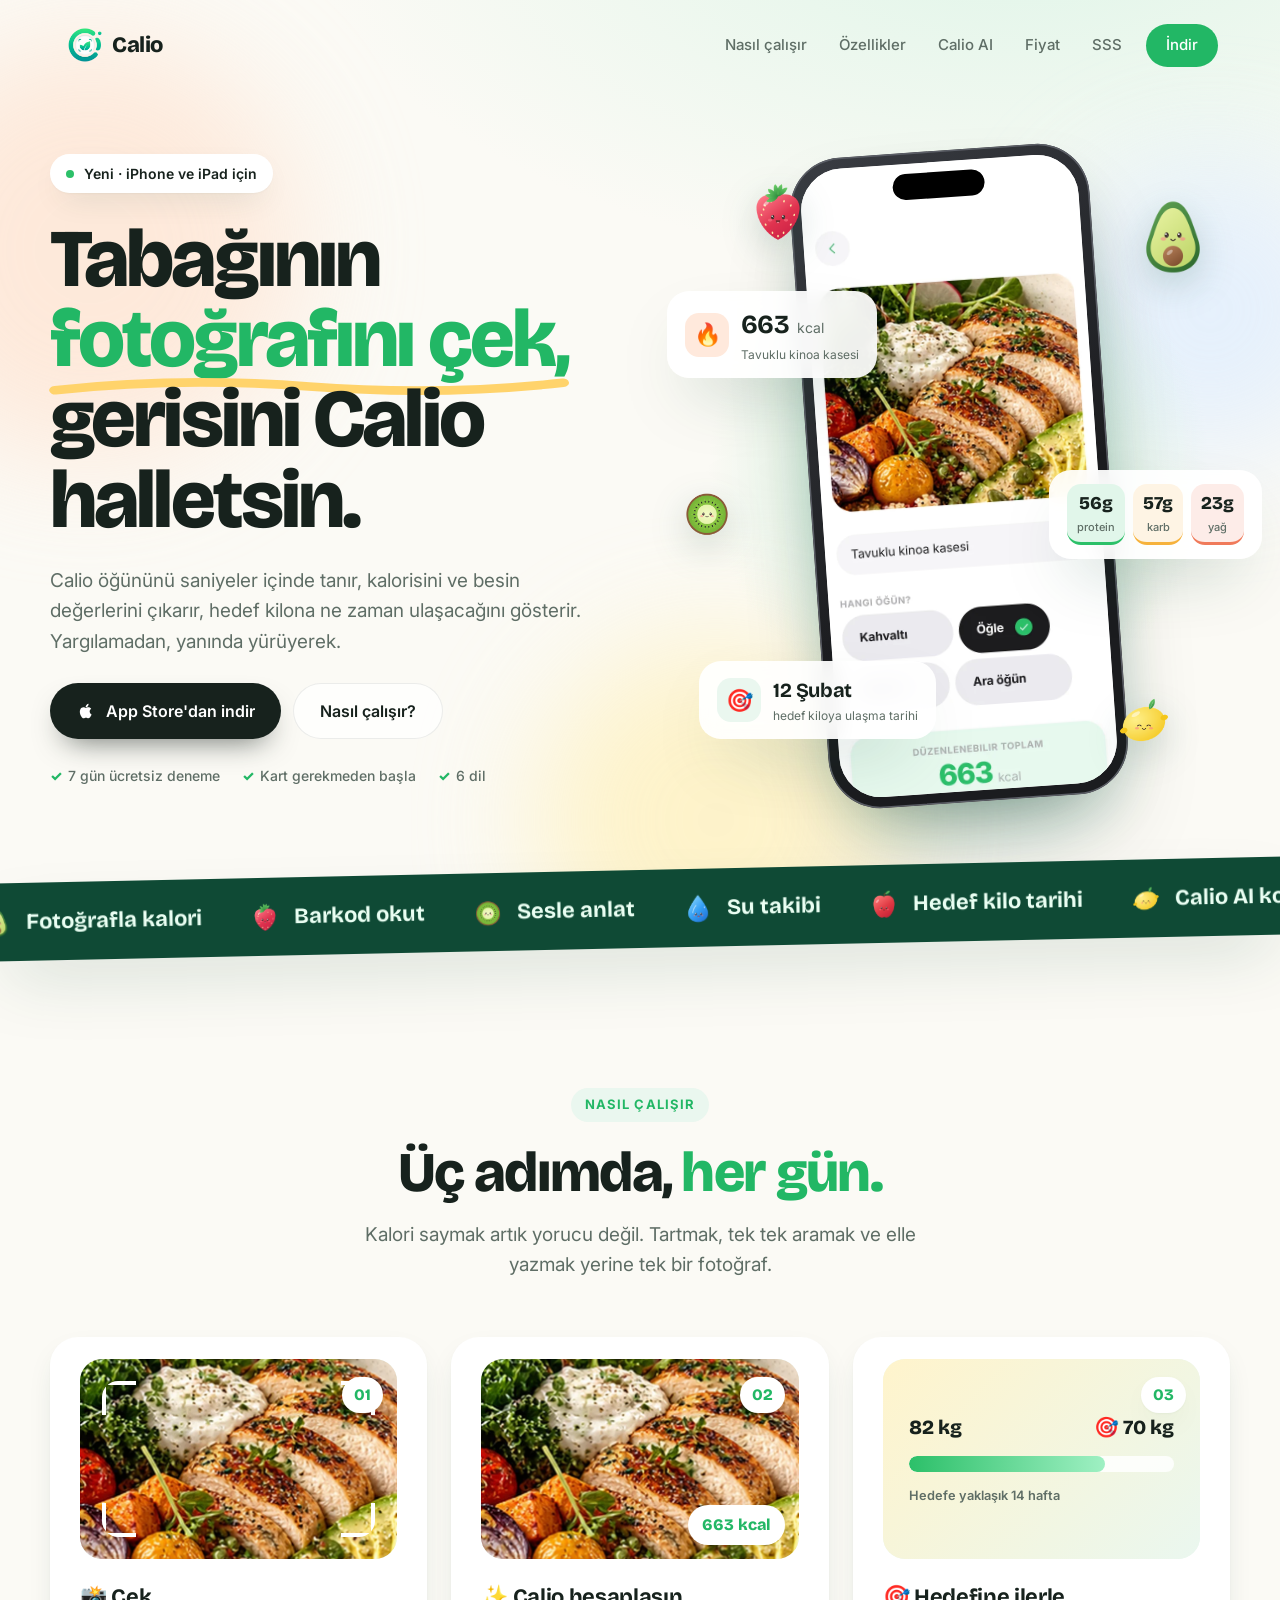
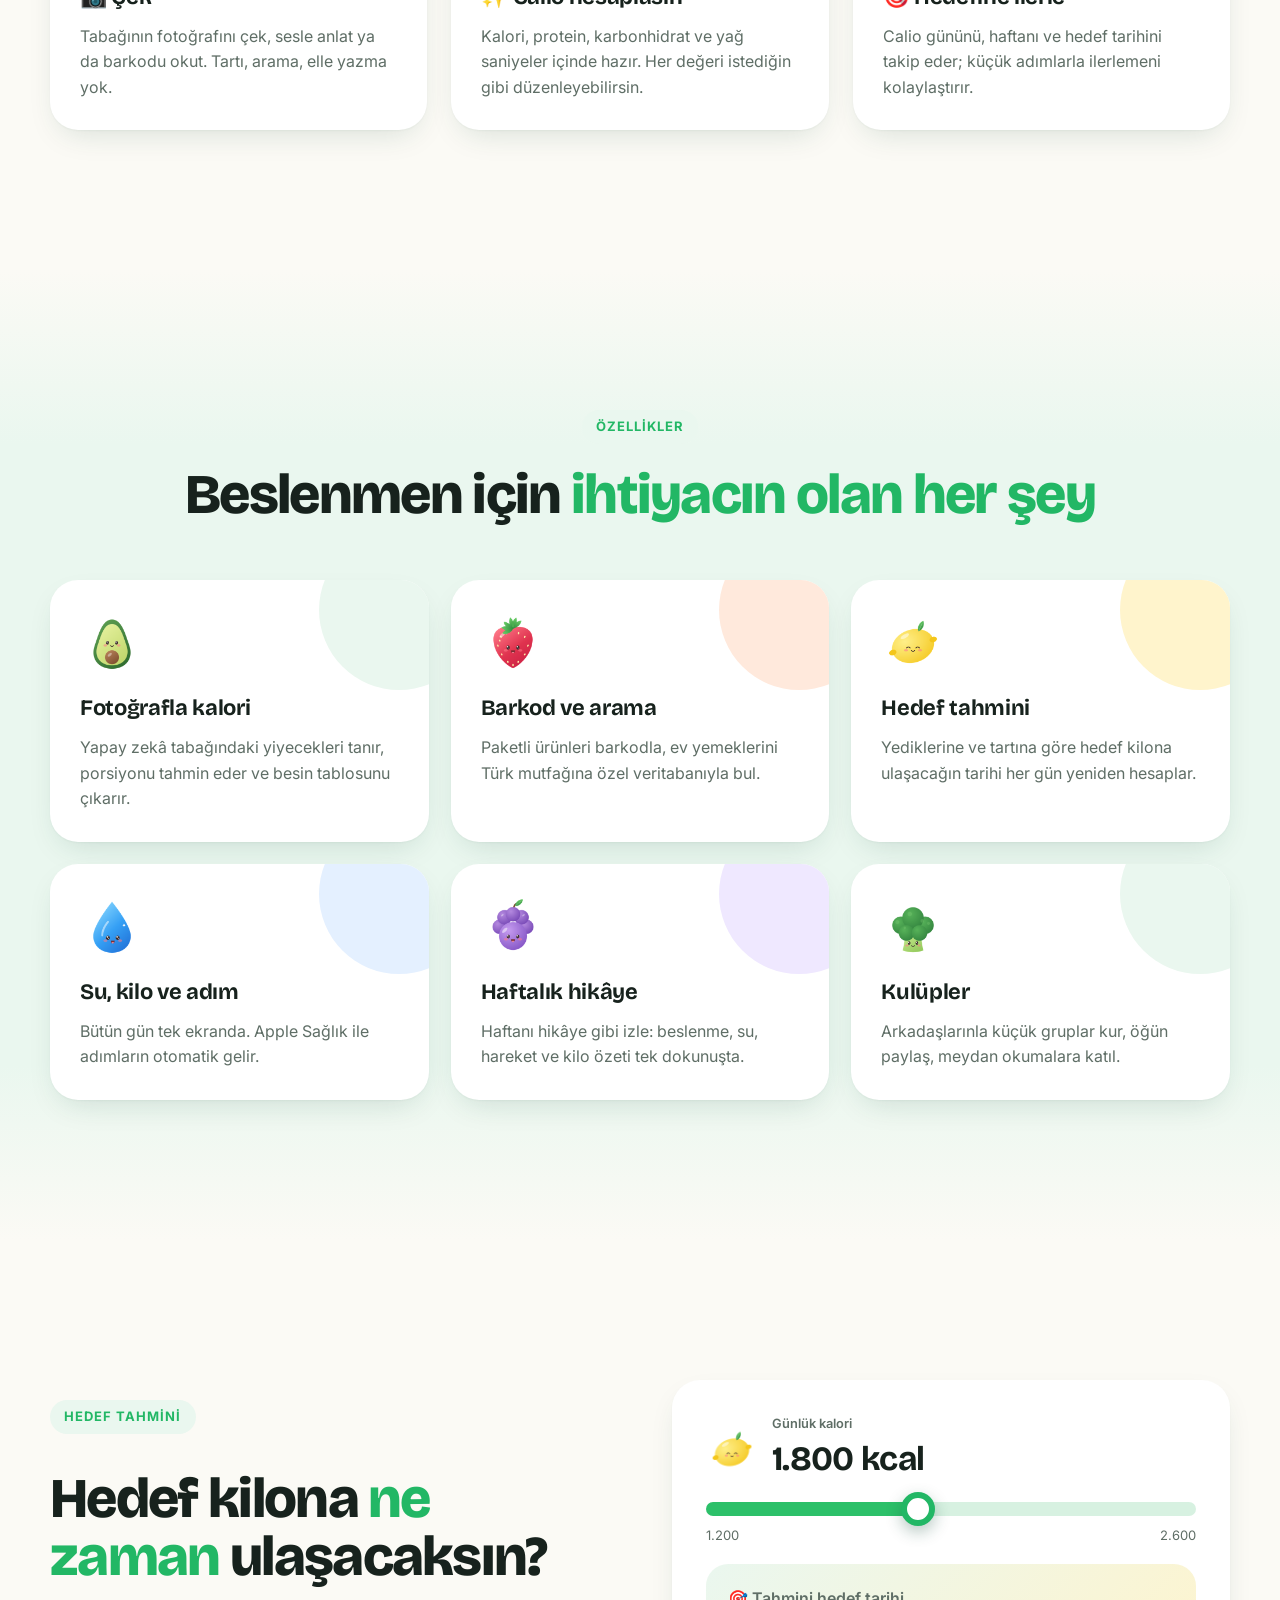
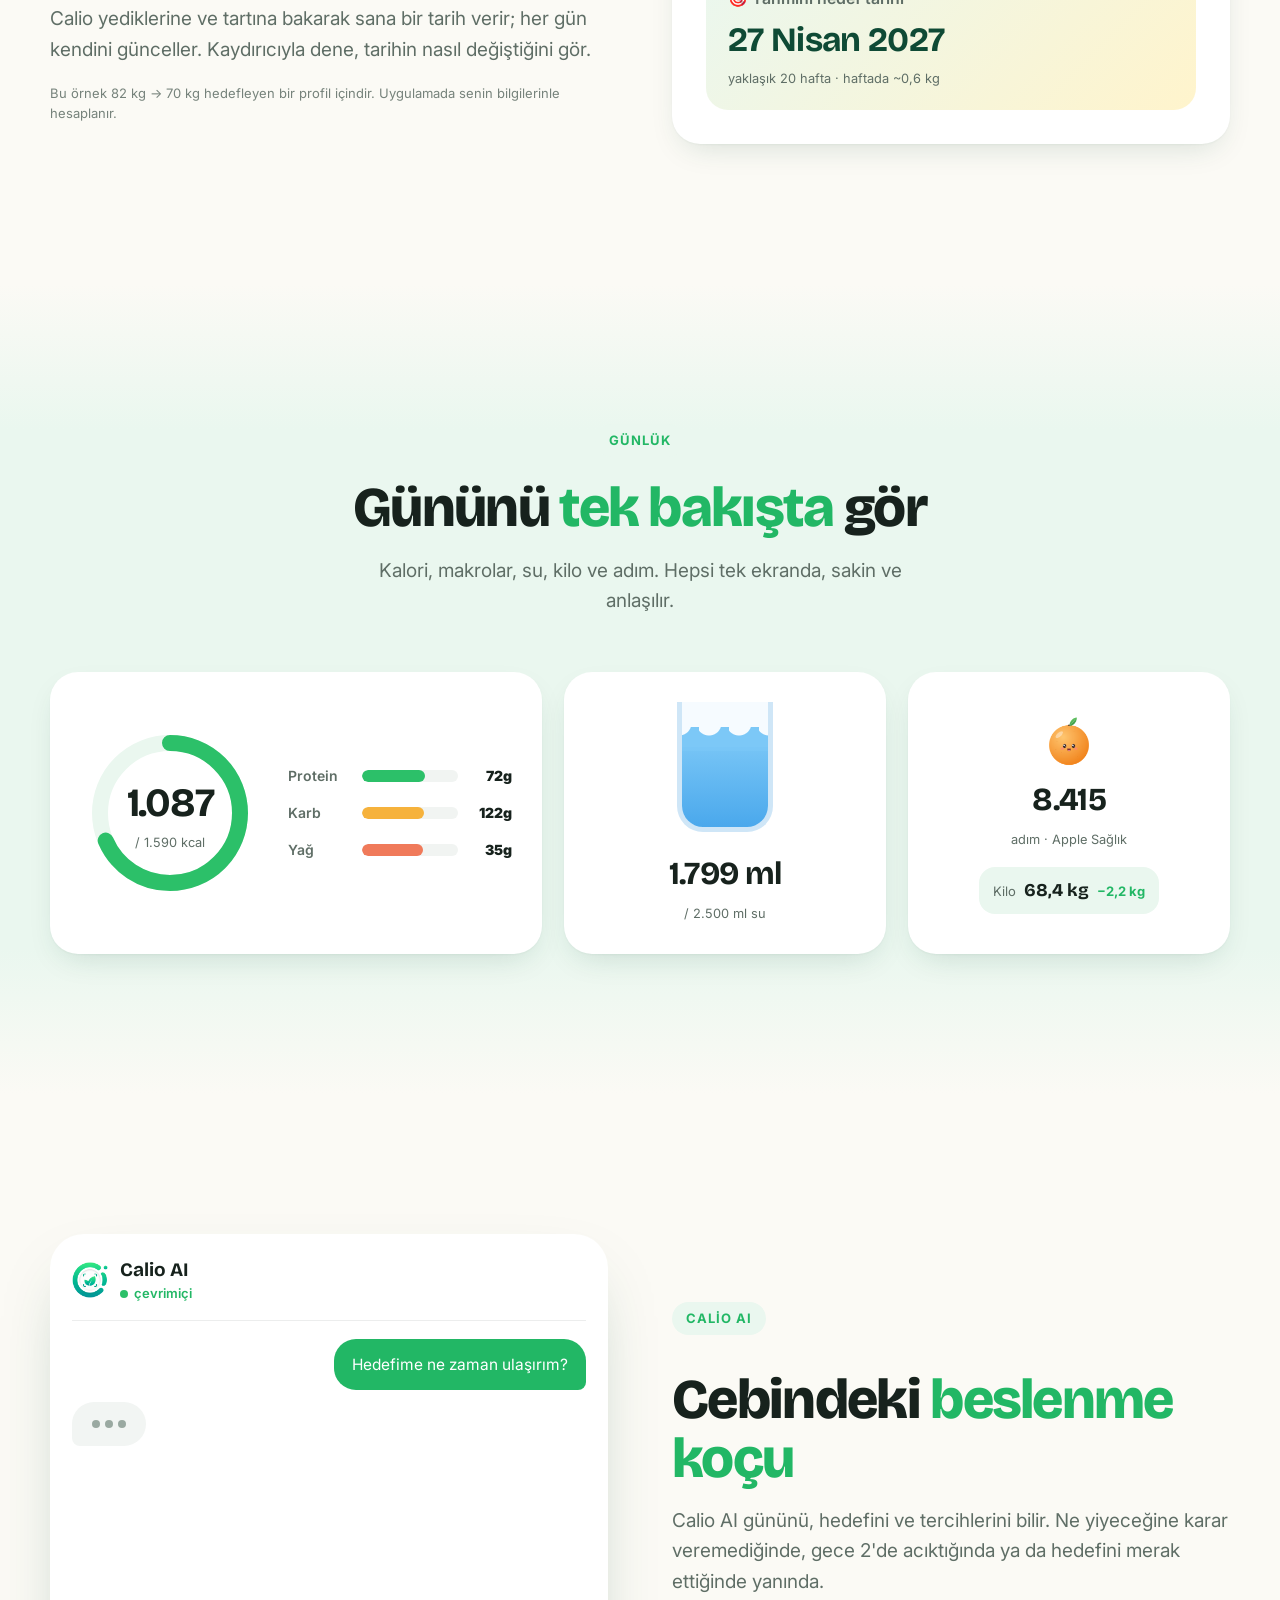
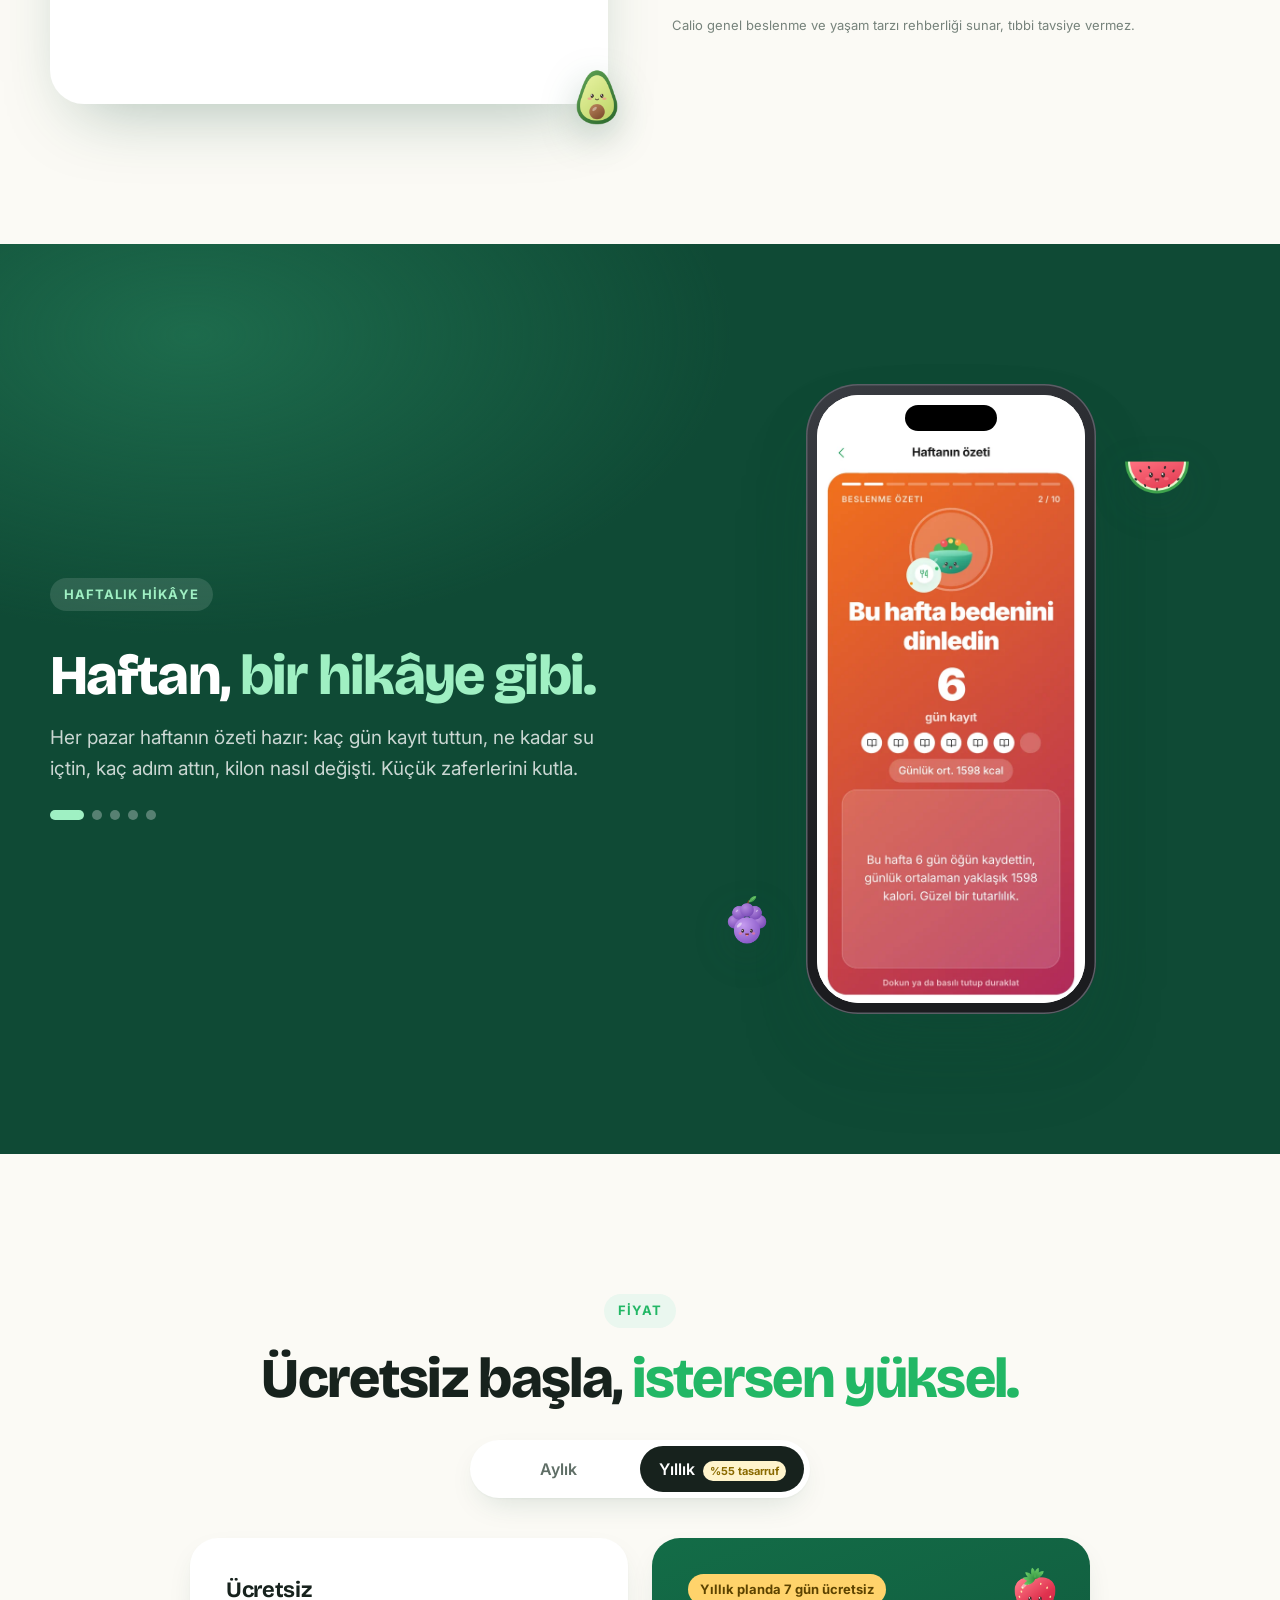
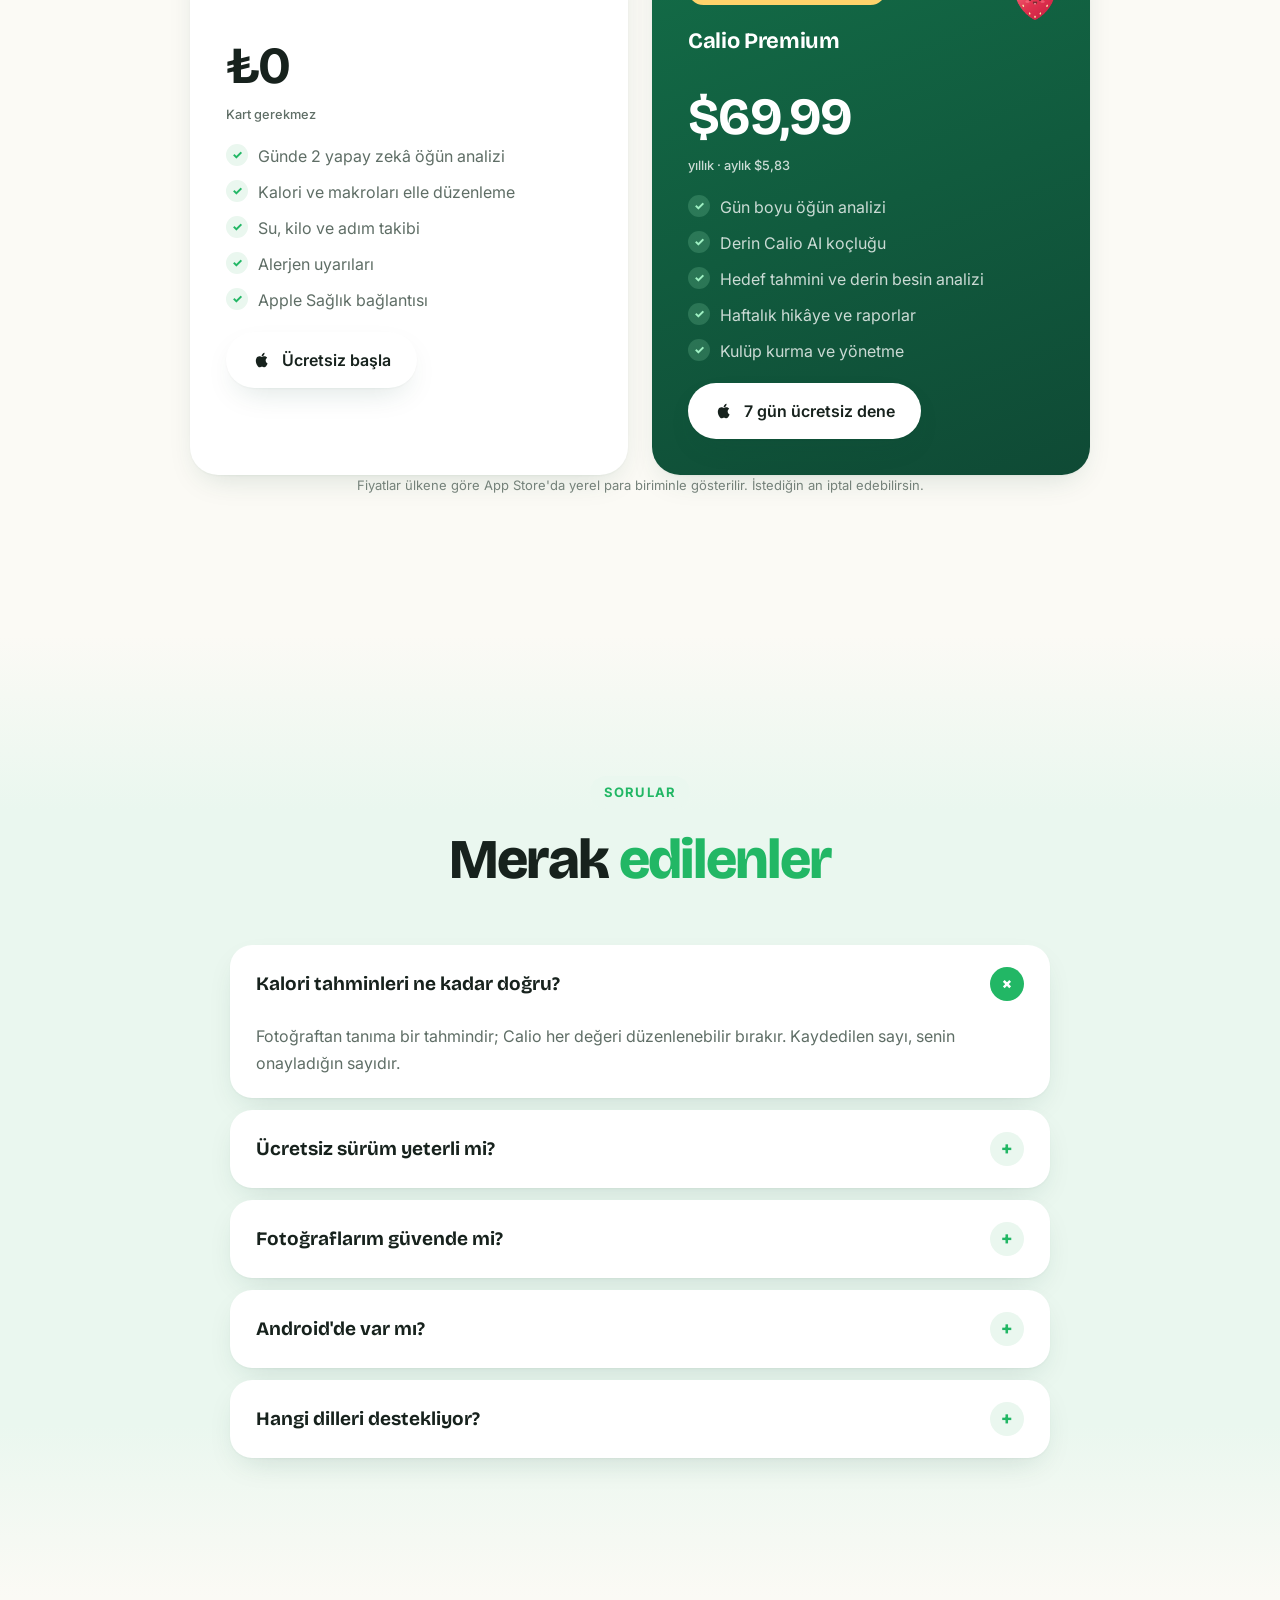
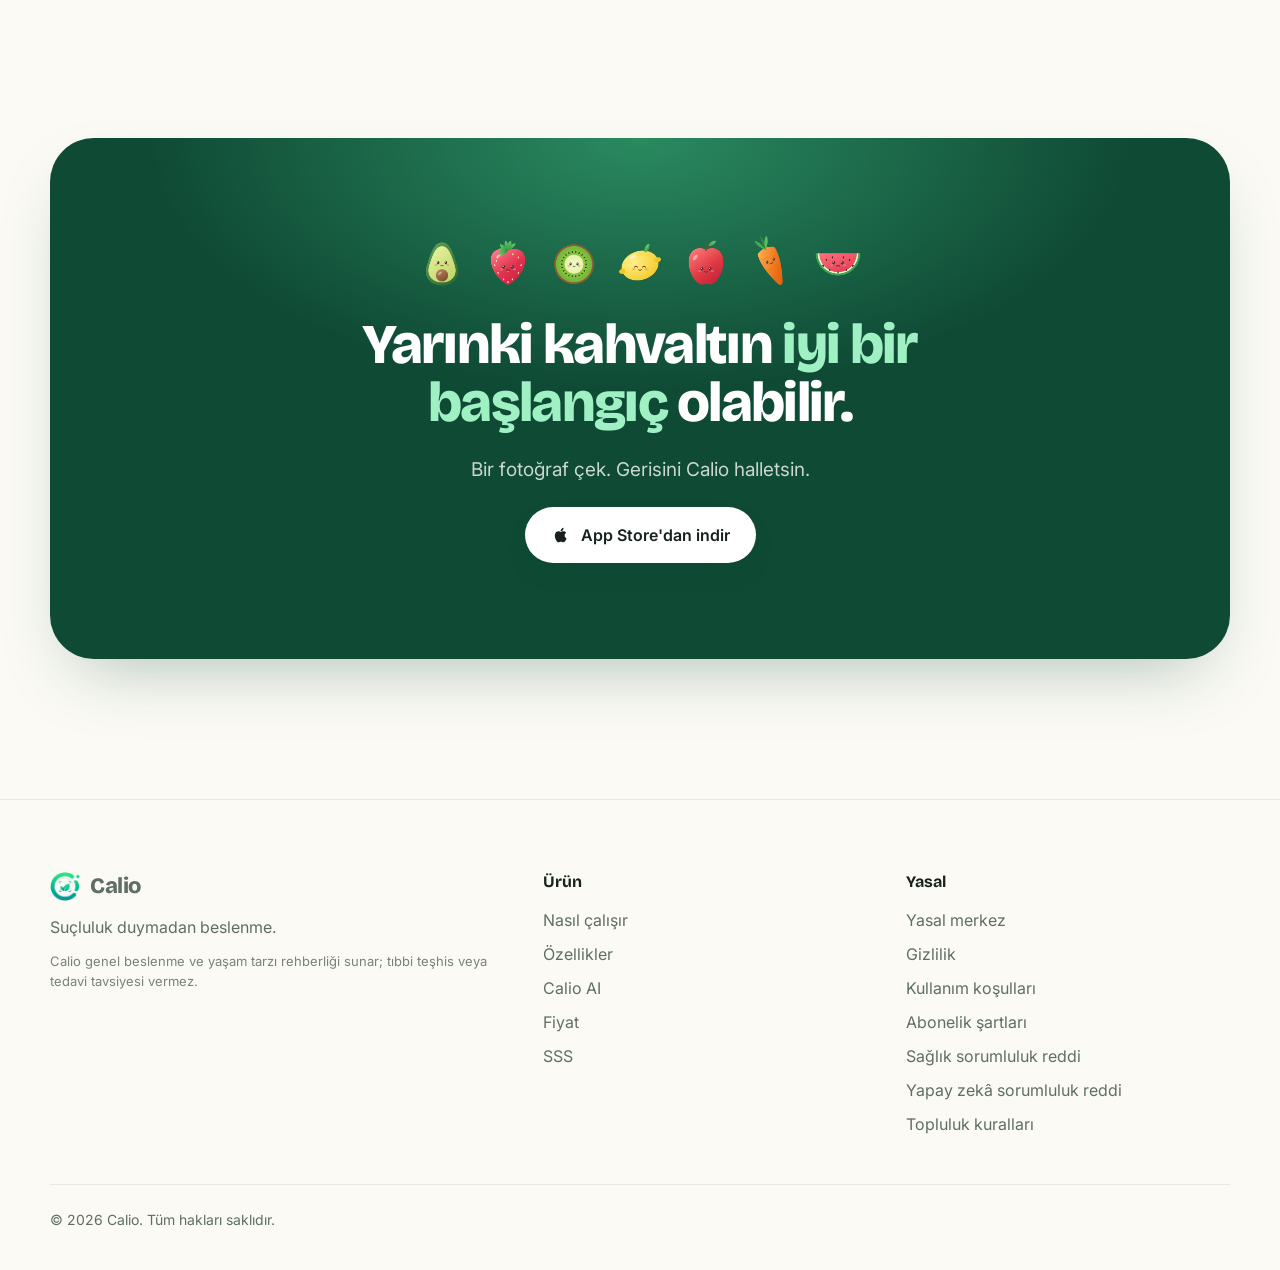
==== index.html @ 1bab995e "Yeni Calio web sitesi Co-Authored-By: Claude Opus 5.5 <noreply@anthropic.com> Claude-Session: https:" ====
<!DOCTYPE html><html lang="tr"><head><meta charSet="utf-8"/><meta name="viewport" content="width=device-width, initial-scale=1"/><link rel="stylesheet" href="/_next/static/css/index.gtVZwRPz.css" data-rsc-css-href="/_next/static/css/index.gtVZwRPz.css" data-precedence="vite-rsc/importer-resources"/><link rel="modulepreload" fetchPriority="low" href="/_next/static/chunks/index-BgPUHXNu.js"/><script src="/_next/static/chunks/rolldown-runtime-C60lm6uB.js" type="module" async=""></script><script src="/_next/static/chunks/framework-BaE7mD_r.js" type="module" async=""></script><script src="/_next/static/chunks/app-elements-Drg5O4vw.js" type="module" async=""></script><script src="/_next/static/chunks/hash-D0ldriCF.js" type="module" async=""></script><script src="/_next/static/chunks/record-BdkTR7AP.js" type="module" async=""></script><script src="/_next/static/chunks/app-rsc-cache-busting-BCpbtCaz.js" type="module" async=""></script><script src="/_next/static/chunks/app-rsc-render-mode-IDJu5NEE.js" type="module" async=""></script><script src="/_next/static/chunks/headers-CeAbe3am.js" type="module" async=""></script><script src="/_next/static/chunks/protocol-headers-URL33uU5.js" type="module" async=""></script><script src="/_next/static/chunks/deployment-id-DFhHa9wO.js" type="module" async=""></script><script src="/_next/static/chunks/navigation-errors-wvgRKjB-.js" type="module" async=""></script><link rel="preload" href="https://fonts.googleapis.com/css2?family=Bricolage+Grotesque:opsz,wght@12..96,500..800&amp;family=Inter:wght@400;500;600;700&amp;family=Instrument+Serif:ital@0;1&amp;family=Geist:wght@300;400;500;600;700&amp;display=swap" as="style"/><link rel="modulepreload" href="/_next/static/chunks/layout-segment-context-DKEtHGmV.js" crossorigin=""/><link rel="modulepreload" href="/_next/static/chunks/App-COyRoGLG.js" crossorigin=""/><title>Calio — Fotoğrafla kalori, yapay zekâ koçla hedef</title><meta name="description" content="Tabağının fotoğrafını çek; Calio kalorini ve makrolarını saniyeler içinde çıkarsın, hedef kilona ne zaman ulaşacağını göstersin."/><meta property="og:title" content="Calio — Fotoğrafla kalori, yapay zekâ koçla hedef"/><meta property="og:description" content="Öğününü tara, tabloyu düzenle, koçla ilerle."/><meta property="og:site_name" content="Calio"/><meta property="og:type" content="website"/><meta property="og:image" content="https://calioapp.xyz/og-landing.png"/><meta property="og:image:width" content="1200"/><meta property="og:image:height" content="630"/><meta property="og:image:alt" content="Calio — Fotoğrafla kalori, yapay zekâ koçla hedef"/><meta name="twitter:card" content="summary_large_image"/><meta name="twitter:title" content="Calio — Fotoğrafla kalori, yapay zekâ koçla hedef"/><meta name="twitter:description" content="Öğününü tara, tabloyu düzenle, koçla ilerle."/><meta name="twitter:image" content="https://calioapp.xyz/og-landing.png"/><link rel="shortcut icon" href="/calio-mark.png"/><link rel="icon" href="/calio-mark.png"/><link rel="preconnect" href="https://fonts.googleapis.com"/><link rel="preconnect" href="https://fonts.gstatic.com" crossorigin="anonymous"/><link href="https://fonts.googleapis.com/css2?family=Bricolage+Grotesque:opsz,wght@12..96,500..800&amp;family=Inter:wght@400;500;600;700&amp;family=Instrument+Serif:ital@0;1&amp;family=Geist:wght@300;400;500;600;700&amp;display=swap" rel="stylesheet"/><script>Object.assign(((self[Symbol.for("vinext.navigationRuntime")]??={bootstrap:{routeManifest:null},functions:{}}).bootstrap.rsc??={rsc:[]}),{params:{},nav:{"pathname":"/","searchParams":[]}})</script><link rel="modulepreload" href="/_next/static/chunks/index-BgPUHXNu.js" />
</head><body><div class="cl"><a href="#nasil" class="cl-skip">İçeriğe geç</a><header class="cl-nav "><div class="cl-nav__inner"><a href="#top" class="cl-brand" aria-label="Calio ana sayfa"><img src="/web/logo.png" alt="" width="34" height="34"/><span>Calio</span></a><nav class="cl-nav__links " aria-label="Ana menü"><a href="#nasil">Nasıl çalışır</a><a href="#ozellikler">Özellikler</a><a href="#koc">Calio AI</a><a href="#fiyat">Fiyat</a><a href="#sss">SSS</a><a class="cl-nav__cta" href="https://apps.apple.com/app/id6783925898" target="_blank" rel="noopener noreferrer">İndir</a></nav><button class="cl-burger " aria-label="Menüyü aç" aria-expanded="false"><span></span><span></span></button></div></header><main class="cl-main" id="icerik"><section class="cl-hero" id="top"><div class="cl-blob cl-blob--a"></div><div class="cl-blob cl-blob--b"></div><div class="cl-blob cl-blob--c"></div><div class="cl-wrap cl-hero__grid"><div class="cl-hero__copy"><span class="cl-badge cl-pop" style="animation-delay:0.05s"><i class="cl-dot"></i> <!-- -->Yeni · iPhone ve iPad için</span><h1 class="cl-h1"><span class="cl-line" style="animation-delay:0.12s">Tabağının</span><span class="cl-line" style="animation-delay:0.22s"><span class="cl-mark">fotoğrafını çek,<svg viewBox="0 0 300 20" preserveAspectRatio="none" aria-hidden="true"><path d="M3 14 Q 75 3 150 11 T 297 8"></path></svg></span></span><span class="cl-line" style="animation-delay:0.32s">gerisini Calio</span><span class="cl-line" style="animation-delay:0.42000000000000004s">halletsin.</span></h1><p class="cl-lead cl-pop" style="animation-delay:0.55s">Calio öğününü saniyeler içinde tanır, kalorisini ve besin değerlerini çıkarır, hedef kilona ne zaman ulaşacağını gösterir. Yargılamadan, yanında yürüyerek.</p><div class="cl-hero__ctas cl-pop" style="animation-delay:0.7s"><a class="cl-btn cl-btn--store cl-btn--dark" href="https://apps.apple.com/app/id6783925898" target="_blank" rel="noopener noreferrer"><svg viewBox="0 0 24 24" width="20" height="20" aria-hidden="true" fill="currentColor"><path d="M16.37 12.6c-.02-2.2 1.8-3.26 1.88-3.31-1.03-1.5-2.62-1.7-3.18-1.73-1.35-.14-2.64.8-3.33.8-.69 0-1.74-.78-2.86-.76-1.47.02-2.83.86-3.59 2.17-1.53 2.65-.39 6.58 1.1 8.73.73 1.05 1.6 2.23 2.73 2.19 1.1-.04 1.51-.71 2.84-.71 1.32 0 1.7.71 2.86.69 1.18-.02 1.93-1.07 2.65-2.13.84-1.22 1.18-2.41 1.2-2.47-.03-.01-2.3-.88-2.3-3.47zM14.2 6.16c.6-.73 1.01-1.75.9-2.76-.87.04-1.92.58-2.54 1.31-.56.64-1.05 1.67-.92 2.66.97.08 1.96-.49 2.56-1.21z"></path></svg><span>App Store&#x27;dan indir</span></a><a class="cl-btn cl-btn--ghost" href="#nasil">Nasıl çalışır?</a></div><ul class="cl-proof cl-pop" style="animation-delay:0.85s"><li><span aria-hidden="true">✓</span>7 gün ücretsiz deneme</li><li><span aria-hidden="true">✓</span>Kart gerekmeden başla</li><li><span aria-hidden="true">✓</span>6 dil</li></ul></div><div class="cl-hero__visual"><div class="cl-hero__halo"></div><div class="cl-hero__phone" style="transform:translate3d(0, 0px, 0)"><div class="cl-phone "><div class="cl-phone__screen"><span class="cl-phone__island" aria-hidden="true"></span><img src="/web/screen-meal.webp" alt="Calio&#x27;da tavuklu kinoa kasesinin kalori analizi" loading="lazy" decoding="async"/></div></div></div><div class="cl-chip cl-chip--kcal cl-float" style="transform:translate3d(0, 0px, 0);animation-delay:0s"><span class="cl-chip__emoji">🔥</span><div><b>0</b> kcal<small>Tavuklu kinoa kasesi</small></div></div><div class="cl-chip cl-chip--macro cl-float" style="transform:translate3d(0, 0px, 0);animation-delay:-1.2s"><span class="cl-macro" style="--c:#2CC069">56g <small>protein</small></span><span class="cl-macro" style="--c:#F6B23C">57g <small>karb</small></span><span class="cl-macro" style="--c:#F07A5A">23g <small>yağ</small></span></div><div class="cl-chip cl-chip--goal cl-float" style="transform:translate3d(0, 0px, 0);animation-delay:-2.4s"><span class="cl-chip__emoji">🎯</span><div><b>12 Şubat</b><small>hedef kiloya ulaşma tarihi</small></div></div><img src="/web/mascots/avocado.png" alt="" aria-hidden="true" width="92" height="92" class="cl-mascot cl-m cl-m--1" loading="lazy" decoding="async"/><img src="/web/mascots/strawberry.png" alt="" aria-hidden="true" width="70" height="70" class="cl-mascot cl-m cl-m--2" loading="lazy" decoding="async"/><img src="/web/mascots/lemon.png" alt="" aria-hidden="true" width="64" height="64" class="cl-mascot cl-m cl-m--3" loading="lazy" decoding="async"/><img src="/web/mascots/kiwi.png" alt="" aria-hidden="true" width="58" height="58" class="cl-mascot cl-m cl-m--4" loading="lazy" decoding="async"/></div></div></section><div class="cl-ticker" aria-hidden="true"><div class="cl-ticker__track"><span class="cl-ticker__item"><img src="/web/mascots/avocado.png" alt="" aria-hidden="true" width="34" height="34" class="cl-mascot " loading="lazy" decoding="async"/>Fotoğrafla kalori</span><span class="cl-ticker__item"><img src="/web/mascots/strawberry.png" alt="" aria-hidden="true" width="34" height="34" class="cl-mascot " loading="lazy" decoding="async"/>Barkod okut</span><span class="cl-ticker__item"><img src="/web/mascots/kiwi.png" alt="" aria-hidden="true" width="34" height="34" class="cl-mascot " loading="lazy" decoding="async"/>Sesle anlat</span><span class="cl-ticker__item"><img src="/web/mascots/drop.png" alt="" aria-hidden="true" width="34" height="34" class="cl-mascot " loading="lazy" decoding="async"/>Su takibi</span><span class="cl-ticker__item"><img src="/web/mascots/apple.png" alt="" aria-hidden="true" width="34" height="34" class="cl-mascot " loading="lazy" decoding="async"/>Hedef kilo tarihi</span><span class="cl-ticker__item"><img src="/web/mascots/lemon.png" alt="" aria-hidden="true" width="34" height="34" class="cl-mascot " loading="lazy" decoding="async"/>Calio AI koç</span><span class="cl-ticker__item"><img src="/web/mascots/carrot.png" alt="" aria-hidden="true" width="34" height="34" class="cl-mascot " loading="lazy" decoding="async"/>Haftalık hikâye</span><span class="cl-ticker__item"><img src="/web/mascots/broccoli.png" alt="" aria-hidden="true" width="34" height="34" class="cl-mascot " loading="lazy" decoding="async"/>Kulüpler</span><span class="cl-ticker__item"><img src="/web/mascots/avocado.png" alt="" aria-hidden="true" width="34" height="34" class="cl-mascot " loading="lazy" decoding="async"/>Fotoğrafla kalori</span><span class="cl-ticker__item"><img src="/web/mascots/strawberry.png" alt="" aria-hidden="true" width="34" height="34" class="cl-mascot " loading="lazy" decoding="async"/>Barkod okut</span><span class="cl-ticker__item"><img src="/web/mascots/kiwi.png" alt="" aria-hidden="true" width="34" height="34" class="cl-mascot " loading="lazy" decoding="async"/>Sesle anlat</span><span class="cl-ticker__item"><img src="/web/mascots/drop.png" alt="" aria-hidden="true" width="34" height="34" class="cl-mascot " loading="lazy" decoding="async"/>Su takibi</span><span class="cl-ticker__item"><img src="/web/mascots/apple.png" alt="" aria-hidden="true" width="34" height="34" class="cl-mascot " loading="lazy" decoding="async"/>Hedef kilo tarihi</span><span class="cl-ticker__item"><img src="/web/mascots/lemon.png" alt="" aria-hidden="true" width="34" height="34" class="cl-mascot " loading="lazy" decoding="async"/>Calio AI koç</span><span class="cl-ticker__item"><img src="/web/mascots/carrot.png" alt="" aria-hidden="true" width="34" height="34" class="cl-mascot " loading="lazy" decoding="async"/>Haftalık hikâye</span><span class="cl-ticker__item"><img src="/web/mascots/broccoli.png" alt="" aria-hidden="true" width="34" height="34" class="cl-mascot " loading="lazy" decoding="async"/>Kulüpler</span></div></div><section class="cl-section" id="nasil"><div class="cl-wrap"><div class="cl-head cl-head--center" data-reveal="true"><span class="cl-eyebrow">Nasıl çalışır</span><h2 class="cl-h2">Üç adımda, <em>her gün.</em></h2><p class="cl-lead">Kalori saymak artık yorucu değil. Tartmak, tek tek aramak ve elle yazmak yerine tek bir fotoğraf.</p></div><div class="cl-steps"><article class="cl-card cl-step" data-reveal="true" style="transition-delay:0s"><div class="cl-step__visual cl-step__visual--0"><div class="cl-cam"><img src="/web/meal-photo.webp" alt="" loading="lazy"/><span class="cl-cam__frame"></span><span class="cl-cam__flash"></span></div></div><span class="cl-step__num">0<!-- -->1</span><h3 class="cl-h3"><span aria-hidden="true">📸</span> <!-- -->Çek</h3><p>Tabağının fotoğrafını çek, sesle anlat ya da barkodu okut. Tartı, arama, elle yazma yok.</p></article><article class="cl-card cl-step" data-reveal="true" style="transition-delay:0.12s"><div class="cl-step__visual cl-step__visual--1"><div class="cl-scan"><img src="/web/meal-photo.webp" alt="" loading="lazy"/><span class="cl-scan__line"></span><span class="cl-scan__tag">663 kcal</span></div></div><span class="cl-step__num">0<!-- -->2</span><h3 class="cl-h3"><span aria-hidden="true">✨</span> <!-- -->Calio hesaplasın</h3><p>Kalori, protein, karbonhidrat ve yağ saniyeler içinde hazır. Her değeri istediğin gibi düzenleyebilirsin.</p></article><article class="cl-card cl-step" data-reveal="true" style="transition-delay:0.24s"><div class="cl-step__visual cl-step__visual--2"><div class="cl-goalbar"><div class="cl-goalbar__row"><span>82 kg</span><span>🎯 70 kg</span></div><div class="cl-goalbar__track"><i></i></div><small>Hedefe yaklaşık 14 hafta</small></div></div><span class="cl-step__num">0<!-- -->3</span><h3 class="cl-h3"><span aria-hidden="true">🎯</span> <!-- -->Hedefine ilerle</h3><p>Calio gününü, haftanı ve hedef tarihini takip eder; küçük adımlarla ilerlemeni kolaylaştırır.</p></article></div></div></section><section class="cl-section cl-section--tint" id="ozellikler"><div class="cl-wrap"><div class="cl-head cl-head--center" data-reveal="true"><span class="cl-eyebrow">Özellikler</span><h2 class="cl-h2">Beslenmen için <em>ihtiyacın olan her şey</em></h2></div><div class="cl-features"><article class="cl-card cl-feature cl-tint--mint" data-reveal="true" style="transition-delay:0s"><img src="/web/mascots/avocado.png" alt="" aria-hidden="true" width="64" height="64" class="cl-mascot cl-feature__mascot" loading="lazy" decoding="async"/><h3 class="cl-h3">Fotoğrafla kalori</h3><p>Yapay zekâ tabağındaki yiyecekleri tanır, porsiyonu tahmin eder ve besin tablosunu çıkarır.</p></article><article class="cl-card cl-feature cl-tint--peach" data-reveal="true" style="transition-delay:0.1s"><img src="/web/mascots/strawberry.png" alt="" aria-hidden="true" width="64" height="64" class="cl-mascot cl-feature__mascot" loading="lazy" decoding="async"/><h3 class="cl-h3">Barkod ve arama</h3><p>Paketli ürünleri barkodla, ev yemeklerini Türk mutfağına özel veritabanıyla bul.</p></article><article class="cl-card cl-feature cl-tint--butter" data-reveal="true" style="transition-delay:0.2s"><img src="/web/mascots/lemon.png" alt="" aria-hidden="true" width="64" height="64" class="cl-mascot cl-feature__mascot" loading="lazy" decoding="async"/><h3 class="cl-h3">Hedef tahmini</h3><p>Yediklerine ve tartına göre hedef kilona ulaşacağın tarihi her gün yeniden hesaplar.</p></article><article class="cl-card cl-feature cl-tint--sky" data-reveal="true" style="transition-delay:0s"><img src="/web/mascots/drop.png" alt="" aria-hidden="true" width="64" height="64" class="cl-mascot cl-feature__mascot" loading="lazy" decoding="async"/><h3 class="cl-h3">Su, kilo ve adım</h3><p>Bütün gün tek ekranda. Apple Sağlık ile adımların otomatik gelir.</p></article><article class="cl-card cl-feature cl-tint--lilac" data-reveal="true" style="transition-delay:0.1s"><img src="/web/mascots/grape.png" alt="" aria-hidden="true" width="64" height="64" class="cl-mascot cl-feature__mascot" loading="lazy" decoding="async"/><h3 class="cl-h3">Haftalık hikâye</h3><p>Haftanı hikâye gibi izle: beslenme, su, hareket ve kilo özeti tek dokunuşta.</p></article><article class="cl-card cl-feature cl-tint--mint" data-reveal="true" style="transition-delay:0.2s"><img src="/web/mascots/broccoli.png" alt="" aria-hidden="true" width="64" height="64" class="cl-mascot cl-feature__mascot" loading="lazy" decoding="async"/><h3 class="cl-h3">Kulüpler</h3><p>Arkadaşlarınla küçük gruplar kur, öğün paylaş, meydan okumalara katıl.</p></article></div></div></section><section class="cl-section"><div class="cl-wrap cl-split"><div data-reveal="true"><span class="cl-eyebrow">Hedef tahmini</span><h2 class="cl-h2">Hedef kilona <em>ne zaman</em> ulaşacaksın?</h2><p class="cl-lead">Calio yediklerine ve tartına bakarak sana bir tarih verir; her gün kendini günceller. Kaydırıcıyla dene, tarihin nasıl değiştiğini gör.</p><p class="cl-fine">Bu örnek 82 kg → 70 kg hedefleyen bir profil içindir. Uygulamada senin bilgilerinle hesaplanır.</p></div><div class="cl-card cl-forecast" data-reveal="true"><div class="cl-forecast__top"><img src="/web/mascots/lemon.png" alt="" aria-hidden="true" width="52" height="52" class="cl-mascot " loading="lazy" decoding="async"/><div><small>Günlük kalori</small><b>1.800<!-- --> kcal</b></div></div><input class="cl-range" type="range" min="1200" max="2600" step="50" aria-label="Günlük kalori" style="--p:42.857142857142854%" value="1800"/><div class="cl-range__labels"><span>1.200</span><span>2.600</span></div><div class="cl-forecast__result "><span>🎯 Tahmini hedef tarihi</span><b>…</b><small>yaklaşık <!-- -->20<!-- --> hafta · haftada ~<!-- -->0,6<!-- --> kg</small></div></div></div></section><section class="cl-section cl-section--tint"><div class="cl-wrap"><div class="cl-head cl-head--center" data-reveal="true"><span class="cl-eyebrow">Günlük</span><h2 class="cl-h2">Gününü <em>tek bakışta</em> gör</h2><p class="cl-lead">Kalori, makrolar, su, kilo ve adım. Hepsi tek ekranda, sakin ve anlaşılır.</p></div><div class="cl-today"><article class="cl-card cl-today__ring" data-reveal="true"><svg viewBox="0 0 180 180" aria-hidden="true"><circle cx="90" cy="90" r="70" class="cl-ring__bg"></circle><circle cx="90" cy="90" r="70" class="cl-ring__fg" style="stroke-dasharray:439.822971502571;stroke-dashoffset:439.822971502571"></circle></svg><div class="cl-ring__label"><b>0</b><small>/ 1.590 kcal</small></div><div class="cl-bars"><div class="cl-bar"><span>Protein</span><div><i style="width:0;background:#2CC069"></i></div><b>72<!-- -->g</b></div><div class="cl-bar"><span>Karb</span><div><i style="width:0;background:#F6B23C"></i></div><b>122<!-- -->g</b></div><div class="cl-bar"><span>Yağ</span><div><i style="width:0;background:#F07A5A"></i></div><b>35<!-- -->g</b></div></div></article><article class="cl-card cl-today__water" data-reveal="true" style="transition-delay:0.1s"><div class="cl-glass "><div class="cl-glass__water"><span class="cl-wave"></span><span class="cl-wave cl-wave--b"></span></div></div><b>0<!-- --> ml</b><small>/ 2.500 ml su</small></article><article class="cl-card cl-today__steps" data-reveal="true" style="transition-delay:0.2s"><img src="/web/mascots/orange.png" alt="" aria-hidden="true" width="58" height="58" class="cl-mascot cl-bounce" loading="lazy" decoding="async"/><b>0</b><small>adım · Apple Sağlık</small><div class="cl-weight"><span>Kilo</span><b>68,4 kg</b><em>−2,2 kg</em></div></article></div></div></section><section class="cl-section" id="koc"><div class="cl-wrap cl-split cl-split--rev"><div data-reveal="true"><span class="cl-eyebrow">Calio AI</span><h2 class="cl-h2">Cebindeki<!-- --> <em>beslenme koçu</em></h2><p class="cl-lead">Calio AI gününü, hedefini ve tercihlerini bilir. Ne yiyeceğine karar veremediğinde, gece 2&#x27;de acıktığında ya da hedefini merak ettiğinde yanında.</p><p class="cl-fine">Calio genel beslenme ve yaşam tarzı rehberliği sunar, tıbbi tavsiye vermez.</p></div><div class="cl-chat" data-reveal="true"><div class="cl-chat__head"><img src="/web/logo.png" alt="" width="36" height="36"/><div><b>Calio AI</b><small><i class="cl-dot"></i> çevrimiçi</small></div></div><div class="cl-chat__body"></div><img src="/web/mascots/avocado.png" alt="" aria-hidden="true" width="70" height="70" class="cl-mascot cl-chat__mascot" loading="lazy" decoding="async"/></div></div></section><section class="cl-section cl-section--deep"><div class="cl-wrap cl-split"><div data-reveal="true"><span class="cl-eyebrow cl-eyebrow--light">Haftalık hikâye</span><h2 class="cl-h2 cl-h2--light">Haftan, <em>bir hikâye gibi.</em></h2><p class="cl-lead cl-lead--light">Her pazar haftanın özeti hazır: kaç gün kayıt tuttun, ne kadar su içtin, kaç adım attın, kilon nasıl değişti. Küçük zaferlerini kutla.</p><div class="cl-dots" role="tablist" aria-label="Hikâye kartları"><button role="tab" aria-selected="true" aria-label="Kart 1" class="is-on"></button><button role="tab" aria-selected="false" aria-label="Kart 2" class=""></button><button role="tab" aria-selected="false" aria-label="Kart 3" class=""></button><button role="tab" aria-selected="false" aria-label="Kart 4" class=""></button><button role="tab" aria-selected="false" aria-label="Kart 5" class=""></button></div></div><div class="cl-story" data-reveal="true"><div class="cl-phone "><div class="cl-phone__screen"><span class="cl-phone__island" aria-hidden="true"></span><div class="cl-story__track" style="transform:translateX(-0%)"><img src="/web/screen-weekly-1.webp" alt="Haftalık hikâye kartı 1" loading="lazy"/><img src="/web/screen-weekly-2.webp" alt="Haftalık hikâye kartı 2" loading="lazy"/><img src="/web/screen-weekly-3.webp" alt="Haftalık hikâye kartı 3" loading="lazy"/><img src="/web/screen-weekly-4.webp" alt="Haftalık hikâye kartı 4" loading="lazy"/><img src="/web/screen-weekly-5.webp" alt="Haftalık hikâye kartı 5" loading="lazy"/></div></div></div><img src="/web/mascots/watermelon.png" alt="" aria-hidden="true" width="80" height="80" class="cl-mascot cl-m cl-m--5" loading="lazy" decoding="async"/><img src="/web/mascots/grape.png" alt="" aria-hidden="true" width="60" height="60" class="cl-mascot cl-m cl-m--6" loading="lazy" decoding="async"/></div></div></section><section class="cl-section" id="fiyat"><div class="cl-wrap"><div class="cl-head cl-head--center" data-reveal="true"><span class="cl-eyebrow">Fiyat</span><h2 class="cl-h2">Ücretsiz başla, <em>istersen yüksel.</em></h2></div><div class="cl-toggle" role="group" aria-label="Fatura dönemi" data-reveal="true"><button class="">Aylık</button><button class="is-on">Yıllık <span>%55 tasarruf</span></button><i style="transform:translateX(100%)"></i></div><div class="cl-prices"><article class="cl-card cl-price" data-reveal="true"><h3 class="cl-h3">Ücretsiz</h3><div class="cl-price__amount"><b>₺0</b><small>Kart gerekmez</small></div><ul><li>Günde 2 yapay zekâ öğün analizi</li><li>Kalori ve makroları elle düzenleme</li><li>Su, kilo ve adım takibi</li><li>Alerjen uyarıları</li><li>Apple Sağlık bağlantısı</li></ul><a class="cl-btn cl-btn--store cl-btn--light" href="https://apps.apple.com/app/id6783925898" target="_blank" rel="noopener noreferrer"><svg viewBox="0 0 24 24" width="20" height="20" aria-hidden="true" fill="currentColor"><path d="M16.37 12.6c-.02-2.2 1.8-3.26 1.88-3.31-1.03-1.5-2.62-1.7-3.18-1.73-1.35-.14-2.64.8-3.33.8-.69 0-1.74-.78-2.86-.76-1.47.02-2.83.86-3.59 2.17-1.53 2.65-.39 6.58 1.1 8.73.73 1.05 1.6 2.23 2.73 2.19 1.1-.04 1.51-.71 2.84-.71 1.32 0 1.7.71 2.86.69 1.18-.02 1.93-1.07 2.65-2.13.84-1.22 1.18-2.41 1.2-2.47-.03-.01-2.3-.88-2.3-3.47zM14.2 6.16c.6-.73 1.01-1.75.9-2.76-.87.04-1.92.58-2.54 1.31-.56.64-1.05 1.67-.92 2.66.97.08 1.96-.49 2.56-1.21z"></path></svg><span>Ücretsiz başla</span></a></article><article class="cl-card cl-price cl-price--pro" data-reveal="true" style="transition-delay:0.1s"><span class="cl-price__badge">Yıllık planda 7 gün ücretsiz</span><h3 class="cl-h3">Calio Premium</h3><div class="cl-price__amount"><b>$69,99</b><small>yıllık · aylık $5,83</small></div><ul><li>Gün boyu öğün analizi</li><li>Derin Calio AI koçluğu</li><li>Hedef tahmini ve derin besin analizi</li><li>Haftalık hikâye ve raporlar</li><li>Kulüp kurma ve yönetme</li></ul><a class="cl-btn cl-btn--store cl-btn--light" href="https://apps.apple.com/app/id6783925898" target="_blank" rel="noopener noreferrer"><svg viewBox="0 0 24 24" width="20" height="20" aria-hidden="true" fill="currentColor"><path d="M16.37 12.6c-.02-2.2 1.8-3.26 1.88-3.31-1.03-1.5-2.62-1.7-3.18-1.73-1.35-.14-2.64.8-3.33.8-.69 0-1.74-.78-2.86-.76-1.47.02-2.83.86-3.59 2.17-1.53 2.65-.39 6.58 1.1 8.73.73 1.05 1.6 2.23 2.73 2.19 1.1-.04 1.51-.71 2.84-.71 1.32 0 1.7.71 2.86.69 1.18-.02 1.93-1.07 2.65-2.13.84-1.22 1.18-2.41 1.2-2.47-.03-.01-2.3-.88-2.3-3.47zM14.2 6.16c.6-.73 1.01-1.75.9-2.76-.87.04-1.92.58-2.54 1.31-.56.64-1.05 1.67-.92 2.66.97.08 1.96-.49 2.56-1.21z"></path></svg><span>7 gün ücretsiz dene</span></a><img src="/web/mascots/strawberry.png" alt="" aria-hidden="true" width="66" height="66" class="cl-mascot cl-price__mascot" loading="lazy" decoding="async"/></article></div><p class="cl-fine cl-center">Fiyatlar ülkene göre App Store&#x27;da yerel para biriminle gösterilir. İstediğin an iptal edebilirsin.</p></div></section><section class="cl-section cl-section--tint" id="sss"><div class="cl-wrap cl-faq-wrap"><div class="cl-head cl-head--center" data-reveal="true"><span class="cl-eyebrow">Sorular</span><h2 class="cl-h2">Merak <em>edilenler</em></h2></div><div class="cl-faq"><div class="cl-faq__item is-open" data-reveal="true"><button aria-expanded="true"><span>Kalori tahminleri ne kadar doğru?</span><i aria-hidden="true">+</i></button><div class="cl-faq__a"><p>Fotoğraftan tanıma bir tahmindir; Calio her değeri düzenlenebilir bırakır. Kaydedilen sayı, senin onayladığın sayıdır.</p></div></div><div class="cl-faq__item " data-reveal="true"><button aria-expanded="false"><span>Ücretsiz sürüm yeterli mi?</span><i aria-hidden="true">+</i></button><div class="cl-faq__a"><p>Evet. Günde iki yapay zekâ analizi, elle kayıt, su-kilo-adım takibi ve alerjen uyarıları ücretsizdir.</p></div></div><div class="cl-faq__item " data-reveal="true"><button aria-expanded="false"><span>Fotoğraflarım güvende mi?</span><i aria-hidden="true">+</i></button><div class="cl-faq__a"><p>Öğün fotoğrafların hesabına özeldir. Kulüple paylaşmadıkça kimse göremez; dilediğin an verini silebilirsin.</p></div></div><div class="cl-faq__item " data-reveal="true"><button aria-expanded="false"><span>Android&#x27;de var mı?</span><i aria-hidden="true">+</i></button><div class="cl-faq__a"><p>Calio şu an iPhone ve iPad için. Android sürümü üzerinde çalışıyoruz.</p></div></div><div class="cl-faq__item " data-reveal="true"><button aria-expanded="false"><span>Hangi dilleri destekliyor?</span><i aria-hidden="true">+</i></button><div class="cl-faq__a"><p>Türkçe, İngilizce, İspanyolca, Almanca, Fransızca ve Portekizce.</p></div></div></div></div></section><section class="cl-section"><div class="cl-wrap"><div class="cl-cta" data-reveal="true"><div class="cl-cta__mascots" aria-hidden="true"><img src="/web/mascots/avocado.png" alt="" aria-hidden="true" width="56" height="56" class="cl-mascot cl-hop" style="animation-delay:0s" loading="lazy" decoding="async"/><img src="/web/mascots/strawberry.png" alt="" aria-hidden="true" width="56" height="56" class="cl-mascot cl-hop" style="animation-delay:0.12s" loading="lazy" decoding="async"/><img src="/web/mascots/kiwi.png" alt="" aria-hidden="true" width="56" height="56" class="cl-mascot cl-hop" style="animation-delay:0.24s" loading="lazy" decoding="async"/><img src="/web/mascots/lemon.png" alt="" aria-hidden="true" width="56" height="56" class="cl-mascot cl-hop" style="animation-delay:0.36s" loading="lazy" decoding="async"/><img src="/web/mascots/apple.png" alt="" aria-hidden="true" width="56" height="56" class="cl-mascot cl-hop" style="animation-delay:0.48s" loading="lazy" decoding="async"/><img src="/web/mascots/carrot.png" alt="" aria-hidden="true" width="56" height="56" class="cl-mascot cl-hop" style="animation-delay:0.6s" loading="lazy" decoding="async"/><img src="/web/mascots/watermelon.png" alt="" aria-hidden="true" width="56" height="56" class="cl-mascot cl-hop" style="animation-delay:0.72s" loading="lazy" decoding="async"/></div><h2 class="cl-h2 cl-h2--light">Yarınki kahvaltın <em>iyi bir başlangıç</em> olabilir.</h2><p class="cl-lead cl-lead--light">Bir fotoğraf çek. Gerisini Calio halletsin.</p><a class="cl-btn cl-btn--store cl-btn--light" href="https://apps.apple.com/app/id6783925898" target="_blank" rel="noopener noreferrer"><svg viewBox="0 0 24 24" width="20" height="20" aria-hidden="true" fill="currentColor"><path d="M16.37 12.6c-.02-2.2 1.8-3.26 1.88-3.31-1.03-1.5-2.62-1.7-3.18-1.73-1.35-.14-2.64.8-3.33.8-.69 0-1.74-.78-2.86-.76-1.47.02-2.83.86-3.59 2.17-1.53 2.65-.39 6.58 1.1 8.73.73 1.05 1.6 2.23 2.73 2.19 1.1-.04 1.51-.71 2.84-.71 1.32 0 1.7.71 2.86.69 1.18-.02 1.93-1.07 2.65-2.13.84-1.22 1.18-2.41 1.2-2.47-.03-.01-2.3-.88-2.3-3.47zM14.2 6.16c.6-.73 1.01-1.75.9-2.76-.87.04-1.92.58-2.54 1.31-.56.64-1.05 1.67-.92 2.66.97.08 1.96-.49 2.56-1.21z"></path></svg><span>App Store&#x27;dan indir</span></a></div></div></section></main><footer class="cl-footer"><div class="cl-wrap cl-footer__grid"><div><a href="#top" class="cl-brand"><img src="/web/logo.png" alt="" width="30" height="30"/><span>Calio</span></a><p>Suçluluk duymadan beslenme.</p><p class="cl-fine">Calio genel beslenme ve yaşam tarzı rehberliği sunar; tıbbi teşhis veya tedavi tavsiyesi vermez.</p></div><nav aria-label="Ürün"><b>Ürün</b><a href="#nasil">Nasıl çalışır</a><a href="#ozellikler">Özellikler</a><a href="#koc">Calio AI</a><a href="#fiyat">Fiyat</a><a href="#sss">SSS</a></nav><nav aria-label="Yasal"><b>Yasal</b><a href="/legal">Yasal merkez</a><a href="/legal/privacy">Gizlilik</a><a href="/legal/terms">Kullanım koşulları</a><a href="/legal/subscription">Abonelik şartları</a><a href="/legal/health">Sağlık sorumluluk reddi</a><a href="/legal/ai">Yapay zekâ sorumluluk reddi</a><a href="/legal/community">Topluluk kuralları</a></nav></div><div class="cl-wrap cl-footer__bottom">© <!-- -->2026<!-- --> Calio. Tüm hakları saklıdır.</div></footer></div><script type="module" src="/_next/static/chunks/index-BgPUHXNu.js" id="_R_" async=""></script><script>((self[Symbol.for("vinext.navigationRuntime")]??={bootstrap:{routeManifest:null},functions:{}}).bootstrap.rsc??={rsc:[]}).rsc.push("2:I[\"509abb98a5c2\",[],\"Children\",1]\n")</script><script>((self[Symbol.for("vinext.navigationRuntime")]??={bootstrap:{routeManifest:null},functions:{}}).bootstrap.rsc??={rsc:[]}).rsc.push("3:I[\"cf005bbdc1c7\",[],\"GlobalErrorBoundary\",1]\n")</script><script>((self[Symbol.for("vinext.navigationRuntime")]??={bootstrap:{routeManifest:null},functions:{}}).bootstrap.rsc??={rsc:[]}).rsc.push("4:I[\"7a5144ab545b\",[],\"default\",1]\n")</script><script>((self[Symbol.for("vinext.navigationRuntime")]??={bootstrap:{routeManifest:null},functions:{}}).bootstrap.rsc??={rsc:[]}).rsc.push("5:I[\"cf005bbdc1c7\",[],\"ErrorBoundary\",1]\n")</script><script>((self[Symbol.for("vinext.navigationRuntime")]??={bootstrap:{routeManifest:null},functions:{}}).bootstrap.rsc??={rsc:[]}).rsc.push("6:I[\"403ce6bd3b68\",[],\"LayoutSegmentProvider\",1]\n")</script><script>((self[Symbol.for("vinext.navigationRuntime")]??={bootstrap:{routeManifest:null},functions:{}}).bootstrap.rsc??={rsc:[]}).rsc.push("7:I[\"509abb98a5c2\",[],\"Slot\",1]\n")</script><script>((self[Symbol.for("vinext.navigationRuntime")]??={bootstrap:{routeManifest:null},functions:{}}).bootstrap.rsc??={rsc:[]}).rsc.push("8:I[\"ab0674810d0a\",[],\"AppRouterScrollTarget\",1]\n")</script><script>((self[Symbol.for("vinext.navigationRuntime")]??={bootstrap:{routeManifest:null},functions:{}}).bootstrap.rsc??={rsc:[]}).rsc.push("9:I[\"cf005bbdc1c7\",[],\"RedirectBoundary\",1]\n")</script><script>((self[Symbol.for("vinext.navigationRuntime")]??={bootstrap:{routeManifest:null},functions:{}}).bootstrap.rsc??={rsc:[]}).rsc.push(":HL[\"/_next/static/css/index.gtVZwRPz.css\",\"style\"     ]\n")</script><script>((self[Symbol.for("vinext.navigationRuntime")]??={bootstrap:{routeManifest:null},functions:{}}).bootstrap.rsc??={rsc:[]}).rsc.push(":HL[\"https://fonts.googleapis.com/css2?family=Bricolage+Grotesque:opsz,wght@12..96,500..800\u0026family=Inter:wght@400;500;600;700\u0026family=Instrument+Serif:ital@0;1\u0026family=Geist:wght@300;400;500;600;700\u0026display=swap\",\"style\"     ]\n")</script><script>((self[Symbol.for("vinext.navigationRuntime")]??={bootstrap:{routeManifest:null},functions:{}}).bootstrap.rsc??={rsc:[]}).rsc.push("0:{\"__route\":\"route:/\",\"__interceptionContext\":null,\"__layoutIds\":[\"layout:/\"],\"__rootLayout\":\"/\",\"__sourcePage\":\"/page\",\"page:/\":\"$L1\",\"layout:/\":[[[[\"$\",\"link\",\"css:/_next/static/css/index.gtVZwRPz.css\",{\"rel\":\"stylesheet\",\"precedence\":\"vite-rsc/importer-resources\",\"href\":\"/_next/static/css/index.gtVZwRPz.css\",\"data-rsc-css-href\":\"/_next/static/css/index.gtVZwRPz.css\"}],\"$undefined\"],[\"$\",\"html\",null,{\"lang\":\"tr\",\"children\":[[\"$\",\"head\",null,{\"children\":[[\"$\",\"link\",null,{\"rel\":\"preconnect\",\"href\":\"https://fonts.googleapis.com\"}],[\"$\",\"link\",null,{\"rel\":\"preconnect\",\"href\":\"https://fonts.gstatic.com\",\"crossOrigin\":\"anonymous\"}],[\"$\",\"link\",null,{\"href\":\"https://fonts.googleapis.com/css2?family=Bricolage+Grotesque:opsz,wght@12..96,500..800\u0026family=Inter:wght@400;500;600;700\u0026family=Instrument+Serif:ital@0;1\u0026family=Geist:wght@300;400;500;600;700\u0026display=swap\",\"rel\":\"stylesheet\"}]]}],[\"$\",\"body\",null,{\"children\":[\"$\",\"$L2\",null,{}]}]]}]],null],\"route:/\":[[[\"$\",\"meta\",null,{\"charSet\":\"utf-8\"}],[[\"$\",\"title\",\"0\",{\"children\":\"Calio — Fotoğrafla kalori, yapay zekâ koçla hedef\"}],[\"$\",\"meta\",\"1\",{\"name\":\"description\",\"content\":\"Tabağının fotoğrafını çek; Calio kalorini ve makrolarını saniyeler içinde çıkarsın, hedef kilona ne zaman ulaşacağını göstersin.\"}],[\"$\",\"meta\",\"2\",{\"property\":\"og:title\",\"content\":\"Calio — Fotoğrafla kalori, yapay zekâ koçla hedef\"}],[\"$\",\"meta\",\"3\",{\"property\":\"og:description\",\"content\":\"Öğününü tara, tabloyu düzenle, koçla ilerle.\"}],[\"$\",\"meta\",\"4\",{\"property\":\"og:site_name\",\"content\":\"Calio\"}],[\"$\",\"meta\",\"5\",{\"property\":\"og:type\",\"content\":\"website\"}],[\"$\",\"meta\",\"6\",{\"property\":\"og:image\",\"content\":\"https://calioapp.xyz/og-landing.png\"}],[\"$\",\"meta\",\"7\",{\"property\":\"og:image:width\",\"content\":\"1200\"}],[\"$\",\"meta\",\"8\",{\"property\":\"og:image:height\",\"content\":\"630\"}],[\"$\",\"meta\",\"9\",{\"property\":\"og:image:alt\",\"content\":\"Calio — Fotoğrafla kalori, yapay zekâ koçla hedef\"}],[\"$\",\"meta\",\"10\",{\"name\":\"twitter:card\",\"content\":\"summary_large_image\"}],[\"$\",\"meta\",\"11\",{\"name\":\"twitter:title\",\"content\":\"Calio — Fotoğrafla kalori, yapay zekâ koçla hedef\"}],[\"$\",\"meta\",\"12\",{\"name\":\"twitter:description\",\"content\":\"Öğününü tara, tabloyu düzenle, koçla ilerle.\"}],[\"$\",\"meta\",\"13\",{\"name\":\"twitter:image\",\"content\":\"https://calioapp.xyz/og-landing.png\"}],[\"$\",\"link\",\"14\",{\"rel\":\"shortcut icon\",\"href\":\"/calio-mark.png\"}],[\"$\",\"link\",\"15\",{\"rel\":\"icon\",\"href\":\"/calio-mark.png\"}]],[[\"$\",\"meta\",\"0\",{\"name\":\"viewport\",\"content\":\"width=device-width, initial-scale=1\"}]]],[\"$\",\"$L3\",null,{\"fallback\":\"$4\",\"children\":[\"$\",\"$L5\",null,{\"fallback\":\"$4\",\"children\":[\"$\",\"$L6\",null,{\"providerId\":\"layout:/\",\"segmentMap\":{\"children\":[]},\"children\":[\"$\",\"$L7\",null,{\"id\":\"layout:/\",\"parallelSlots\":\"$undefined\",\"children\":[\"$\",\"$L8\",null,{\"children\":[\"$\",\"$L9\",null,{\"children\":[[\"$\",\"$L6\",null,{\"providerId\":\"page:/\",\"segmentMap\":{\"children\":[\"__PAGE__\"]},\"children\":[\"$\",\"$L7\",null,{\"id\":\"page:/\"}]}],null]}]}]}]}]}]}],null,null],\"__layoutFlags\":{\"layout:/\":\"s\"},\"__artifactCompatibility\":{\"schemaVersion\":1,\"graphVersion\":\"app-route-graph:1177fd80f83fa7b0\",\"deploymentVersion\":\"51ab5407-a29a-4c30-9ac1-a4cca987e9c9\",\"appElementsSchemaVersion\":1,\"rscPayloadSchemaVersion\":1,\"rootBoundaryId\":\"/\",\"renderEpoch\":null},\"__renderObservation\":{\"schemaVersion\":1,\"output\":{\"kind\":\"app-rsc\",\"mountedSlotsFingerprint\":null,\"renderEpoch\":null,\"rootBoundaryId\":\"/\",\"routeId\":\"route:/\"},\"completeness\":\"partial\",\"boundaryOutcome\":{\"kind\":\"unknown\"},\"requestApis\":[{\"kind\":\"connection\",\"status\":\"unknown\"},{\"kind\":\"cookies\",\"status\":\"unknown\"},{\"kind\":\"draftMode\",\"status\":\"unknown\"},{\"kind\":\"headers\",\"status\":\"unknown\"},{\"kind\":\"params\",\"status\":\"unknown\"},{\"kind\":\"searchParams\",\"status\":\"unknown\"}],\"dynamicFetches\":[],\"cacheTags\":[\"/\",\"_N_T_/\",\"_N_T_/index\",\"_N_T_/layout\",\"_N_T_/page\"],\"pathTags\":[\"/\"],\"cacheability\":\"unknown\",\"downgrade\":{\"target\":\"freshRender\",\"reasons\":[{\"code\":\"CP_DOWNGRADE_CACHEABILITY_UNKNOWN\",\"target\":\"freshRender\"},{\"code\":\"CP_DOWNGRADE_INCOMPLETE_OBSERVATION\",\"completeness\":\"partial\",\"target\":\"freshRender\"},{\"code\":\"CP_DOWNGRADE_UNKNOWN_REQUEST_API\",\"requestApi\":\"connection\",\"target\":\"freshRender\"},{\"code\":\"CP_DOWNGRADE_UNKNOWN_REQUEST_API\",\"requestApi\":\"cookies\",\"target\":\"freshRender\"},{\"code\":\"CP_DOWNGRADE_UNKNOWN_REQUEST_API\",\"requestApi\":\"draftMode\",\"target\":\"freshRender\"},{\"code\":\"CP_DOWNGRADE_UNKNOWN_REQUEST_API\",\"requestApi\":\"headers\",\"target\":\"freshRender\"},{\"code\":\"CP_DOWNGRADE_UNKNOWN_REQUEST_API\",\"requestApi\":\"params\",\"target\":\"freshRender\"},{\"code\":\"CP_DOWNGRADE_UNKNOWN_REQUEST_API\",\"requestApi\":\"searchParams\",\"target\":\"freshRender\"}],\"fallback\":{\"kind\":\"breakerFallback\",\"code\":\"CP_PRIVATE_DYNAMIC_DOWNGRADE\",\"mode\":\"renderFresh\",\"scope\":\"affectedOutput\",\"fields\":{\"reasonCodes\":[\"CP_DOWNGRADE_CACHEABILITY_UNKNOWN\",\"CP_DOWNGRADE_INCOMPLETE_OBSERVATION\",\"CP_DOWNGRADE_UNKNOWN_REQUEST_API\",\"CP_DOWNGRADE_UNKNOWN_REQUEST_API\",\"CP_DOWNGRADE_UNKNOWN_REQUEST_API\",\"CP_DOWNGRADE_UNKNOWN_REQUEST_API\",\"CP_DOWNGRADE_UNKNOWN_REQUEST_API\",\"CP_DOWNGRADE_UNKNOWN_REQUEST_API\"],\"target\":\"freshRender\"}},\"isPublicCacheCandidate\":false}}}\n")</script><script>((self[Symbol.for("vinext.navigationRuntime")]??={bootstrap:{routeManifest:null},functions:{}}).bootstrap.rsc??={rsc:[]}).rsc.push("a:I[\"72bebbe92df2\",[],\"default\",1]\n")</script><script>((self[Symbol.for("vinext.navigationRuntime")]??={bootstrap:{routeManifest:null},functions:{}}).bootstrap.rsc??={rsc:[]}).rsc.push("1:[\"$\",\"$La\",null,{}]\n")</script><script>Object.assign(((self[Symbol.for("vinext.navigationRuntime")]??={bootstrap:{routeManifest:null},functions:{}}).bootstrap.rsc??={rsc:[]}),{"initialCacheKind":"static"});((self[Symbol.for("vinext.navigationRuntime")]??={bootstrap:{routeManifest:null},functions:{}}).bootstrap.rsc??={rsc:[]}).done=true</script></body></html>
---- _next/static/css/index.gtVZwRPz.css ----
/*! tailwindcss v4.2.1 | MIT License | https://tailwindcss.com */
@layer properties{@supports (((-webkit-hyphens:none)) and (not (margin-trim:inline))) or ((-moz-orient:inline) and (not (color:rgb(from red r g b)))){*,:before,:after{--tw-rotate-x:initial;--tw-rotate-y:initial;--tw-rotate-z:initial;--tw-skew-x:initial;--tw-skew-y:initial;--tw-blur:initial;--tw-brightness:initial;--tw-contrast:initial;--tw-grayscale:initial;--tw-hue-rotate:initial;--tw-invert:initial;--tw-opacity:initial;--tw-saturate:initial;--tw-sepia:initial;--tw-drop-shadow:initial;--tw-drop-shadow-color:initial;--tw-drop-shadow-alpha:100%;--tw-drop-shadow-size:initial}::backdrop{--tw-rotate-x:initial;--tw-rotate-y:initial;--tw-rotate-z:initial;--tw-skew-x:initial;--tw-skew-y:initial;--tw-blur:initial;--tw-brightness:initial;--tw-contrast:initial;--tw-grayscale:initial;--tw-hue-rotate:initial;--tw-invert:initial;--tw-opacity:initial;--tw-saturate:initial;--tw-sepia:initial;--tw-drop-shadow:initial;--tw-drop-shadow-color:initial;--tw-drop-shadow-alpha:100%;--tw-drop-shadow-size:initial}}}@layer theme{:root,:host{--font-sans:"Geist", -apple-system, BlinkMacSystemFont, "Segoe UI", sans-serif;--font-mono:ui-monospace, SFMono-Regular, Menlo, Monaco, Consolas, "Liberation Mono", "Courier New", monospace;--spacing:.25rem;--shadow-lg:0 10px 15px -3px #0000001a, 0 4px 6px -4px #0000001a;--default-font-family:var(--font-sans);--default-mono-font-family:var(--font-mono)}}@layer base{*,:after,:before{box-sizing:border-box;border:0 solid;margin:0;padding:0}::backdrop{box-sizing:border-box;border:0 solid;margin:0;padding:0}::file-selector-button{box-sizing:border-box;border:0 solid;margin:0;padding:0}html,:host{-webkit-text-size-adjust:100%;tab-size:4;line-height:1.5;font-family:var(--default-font-family,ui-sans-serif, system-ui, sans-serif, "Apple Color Emoji", "Segoe UI Emoji", "Segoe UI Symbol", "Noto Color Emoji");font-feature-settings:var(--default-font-feature-settings,normal);font-variation-settings:var(--default-font-variation-settings,normal);-webkit-tap-highlight-color:transparent}hr{height:0;color:inherit;border-top-width:1px}abbr:where([title]){-webkit-text-decoration:underline dotted;text-decoration:underline dotted}h1,h2,h3,h4,h5,h6{font-size:inherit;font-weight:inherit}a{color:inherit;-webkit-text-decoration:inherit;-webkit-text-decoration:inherit;-webkit-text-decoration:inherit;-webkit-text-decoration:inherit;text-decoration:inherit}b,strong{font-weight:bolder}code,kbd,samp,pre{font-family:var(--default-mono-font-family,ui-monospace, SFMono-Regular, Menlo, Monaco, Consolas, "Liberation Mono", "Courier New", monospace);font-feature-settings:var(--default-mono-font-feature-settings,normal);font-variation-settings:var(--default-mono-font-variation-settings,normal);font-size:1em}small{font-size:80%}sub,sup{vertical-align:baseline;font-size:75%;line-height:0;position:relative}sub{bottom:-.25em}sup{top:-.5em}table{text-indent:0;border-color:inherit;border-collapse:collapse}:-moz-focusring{outline:auto}progress{vertical-align:baseline}summary{display:list-item}ol,ul,menu{list-style:none}img,svg,video,canvas,audio,iframe,embed,object{vertical-align:middle;display:block}img,video{max-width:100%;height:auto}button,input,select,optgroup,textarea{font:inherit;font-feature-settings:inherit;font-variation-settings:inherit;letter-spacing:inherit;color:inherit;opacity:1;background-color:#0000;border-radius:0}::file-selector-button{font:inherit;font-feature-settings:inherit;font-variation-settings:inherit;letter-spacing:inherit;color:inherit;opacity:1;background-color:#0000;border-radius:0}:where(select:is([multiple],[size])) optgroup{font-weight:bolder}:where(select:is([multiple],[size])) optgroup option{padding-inline-start:20px}::file-selector-button{margin-inline-end:4px}::placeholder{opacity:1}@supports (not ((-webkit-appearance:-apple-pay-button))) or (contain-intrinsic-size:1px){::placeholder{color:currentColor}@supports (color:color-mix(in lab, red, red)){::placeholder{color:color-mix(in oklab, currentcolor 50%, transparent)}}}textarea{resize:vertical}::-webkit-search-decoration{-webkit-appearance:none}::-webkit-date-and-time-value{min-height:1lh;text-align:inherit}::-webkit-datetime-edit{display:inline-flex}::-webkit-datetime-edit-fields-wrapper{padding:0}::-webkit-datetime-edit{padding-block:0}::-webkit-datetime-edit-year-field{padding-block:0}::-webkit-datetime-edit-month-field{padding-block:0}::-webkit-datetime-edit-day-field{padding-block:0}::-webkit-datetime-edit-hour-field{padding-block:0}::-webkit-datetime-edit-minute-field{padding-block:0}::-webkit-datetime-edit-second-field{padding-block:0}::-webkit-datetime-edit-millisecond-field{padding-block:0}::-webkit-datetime-edit-meridiem-field{padding-block:0}::-webkit-calendar-picker-indicator{line-height:1}:-moz-ui-invalid{box-shadow:none}button,input:where([type=button],[type=reset],[type=submit]){-webkit-appearance:button;appearance:button}::file-selector-button{-webkit-appearance:button;appearance:button}::-webkit-inner-spin-button{height:auto}::-webkit-outer-spin-button{height:auto}[hidden]:where(:not([hidden=until-found])){display:none!important}}@layer components;@layer utilities{.visible{visibility:visible}.start{inset-inline-start:var(--spacing)}.end{inset-inline-end:var(--spacing)}.block{display:block}.transform{transform:var(--tw-rotate-x,) var(--tw-rotate-y,) var(--tw-rotate-z,) var(--tw-skew-x,) var(--tw-skew-y,)}.filter{filter:var(--tw-blur,) var(--tw-brightness,) var(--tw-contrast,) var(--tw-grayscale,) var(--tw-hue-rotate,) var(--tw-invert,) var(--tw-saturate,) var(--tw-sepia,) var(--tw-drop-shadow,)}}:root{--canvas:#fbfaf6;--surface:#fff;--surface-soft:#f0f7f2;--ink:#16201b;--muted:#647069;--line:#16201b17;--primary:#23b765;--primary-deep:#136c3b;--radius:28px}*{box-sizing:border-box}html{scroll-behavior:smooth}body{background:radial-gradient(circle at 12% 4%, #2cc0691f, transparent 28rem), var(--canvas);color:var(--ink);text-rendering:optimizelegibility;margin:0;font-family:ui-rounded,SF Pro Rounded,SF Pro Display,-apple-system,BlinkMacSystemFont,Segoe UI,sans-serif}a{color:inherit;text-decoration:none}main:not(.landing-main){width:min(1120px,100% - 40px);margin:0 auto}.landing-main{width:100%;min-height:100%;margin:0}.site-header{border-bottom:1px solid var(--line);justify-content:space-between;align-items:center;gap:24px;min-height:96px;display:flex}.brand-link{align-items:center;min-height:48px;display:inline-flex}.brand-logo{width:132px;height:auto;display:block}.header-note{color:var(--muted);font-size:14px;font-weight:650}.hero{max-width:820px;padding:112px 0 76px}.eyebrow{color:var(--primary-deep);letter-spacing:.14em;text-transform:uppercase;font-size:12px;font-weight:760;display:inline-block}h1,h2,h3,p{margin-top:0}.hero h1{letter-spacing:-.055em;max-width:760px;margin:18px 0 24px;font-size:clamp(48px,8vw,88px);line-height:.98}.hero p{max-width:720px;color:var(--muted);font-size:clamp(18px,2.3vw,23px);line-height:1.55}.hero-english{opacity:.82;font-size:16px!important}.document-grid{grid-template-columns:repeat(2,minmax(0,1fr));gap:14px;display:grid}.document-link{border-radius:var(--radius);background:#ffffffd1;grid-template-columns:auto 1fr auto;align-items:center;gap:18px;min-height:136px;padding:26px;transition:transform .42s cubic-bezier(.32,.72,0,1),box-shadow .42s cubic-bezier(.32,.72,0,1);display:grid;box-shadow:0 18px 55px #1c4c3112}.document-link:hover{transform:translateY(-4px);box-shadow:0 24px 64px #1c4c311c}.document-link:focus-visible{outline-offset:4px;outline:3px solid #23b7655c}.contact-links a:focus-visible{outline-offset:4px;outline:3px solid #23b7655c}.language-nav a:focus-visible{outline-offset:4px;outline:3px solid #23b7655c}.back-link:focus-visible{outline-offset:4px;outline:3px solid #23b7655c}.document-index{color:var(--primary);font-variant-numeric:tabular-nums;font-size:13px;font-weight:800}.document-link strong{font-size:20px;line-height:1.25;display:block}.document-link small{color:var(--muted);margin-top:6px;font-size:14px;display:block}.document-arrow{background:var(--surface-soft);width:38px;height:38px;color:var(--primary-deep);border-radius:50%;place-items:center;display:grid}.contact-panel{color:#fff;background:#153c28;border-radius:36px;justify-content:space-between;align-items:center;gap:32px;margin:96px 0 48px;padding:36px;display:flex}.contact-panel .eyebrow{color:#7ce5a9}.contact-panel h2{margin:12px 0 0;font-size:30px}.contact-links{text-align:right;flex-direction:column;gap:12px;display:flex}.contact-links a{color:#d9f9e5;justify-content:flex-end;align-items:center;min-height:44px;font-weight:650;display:inline-flex}.legal-site-footer{min-height:104px;color:var(--muted);justify-content:space-between;align-items:center;gap:24px;font-size:13px;display:flex}.legal-shell{max-width:860px;margin:0 auto;padding-bottom:100px}.legal-header{border-bottom:1px solid var(--line);justify-content:space-between;align-items:center;min-height:92px;display:flex}.back-link,.language-nav a{min-height:44px;color:var(--primary-deep);align-items:center;font-size:14px;font-weight:700;display:inline-flex}.language-nav{gap:18px;display:flex}.legal-hero{padding:82px 0 48px}.legal-hero h1{letter-spacing:-.045em;margin:14px 0 16px;font-size:clamp(40px,7vw,68px);line-height:1.02}.legal-hero p{color:var(--muted);font-size:16px}.legal-article{background:#ffffffe0;border-radius:34px;padding:42px clamp(22px,6vw,64px) 64px;box-shadow:0 22px 70px #1c4c3112}.legal-version{color:var(--muted);margin-bottom:46px;font-size:13px}.legal-article h2{border-top:1px solid var(--line);letter-spacing:-.025em;margin:64px 0 24px;padding-top:24px;scroll-margin-top:24px;font-size:31px}.legal-article h2:first-of-type{border-top:0;margin-top:0;padding-top:0}.legal-article h3{letter-spacing:-.015em;margin:36px 0 12px;font-size:21px}.legal-article p,.legal-article li{color:#3f4d45;font-size:16px;line-height:1.78}.legal-article ul{margin:12px 0 28px;padding-left:22px}.legal-article li+li{margin-top:9px}.legal-article strong{color:var(--ink)}.legal-footer-nav{flex-wrap:wrap;gap:10px;margin-top:30px;display:flex}.legal-footer-nav a{background:var(--surface-soft);min-height:44px;color:var(--primary-deep);border-radius:999px;align-items:center;padding:0 16px;font-size:13px;font-weight:700;display:inline-flex}@media (max-width:720px){main{width:min(100% - 28px,1120px)}.site-header{min-height:82px}.header-note{display:none}.hero{padding:72px 0 52px}.document-grid{grid-template-columns:1fr}.document-link{min-height:112px;padding:22px}.contact-panel{flex-direction:column;align-items:flex-start;margin-top:64px;padding:28px}.contact-links{text-align:left}.contact-links a{justify-content:flex-start}.legal-site-footer{flex-direction:column;justify-content:center;align-items:flex-start;padding:28px 0}.legal-shell{padding-bottom:64px}.legal-header{min-height:76px}.legal-hero{padding:58px 0 34px}.legal-article{border-radius:26px;padding:30px 22px 46px}.legal-article h2{font-size:27px}}@media (prefers-reduced-motion:reduce){html{scroll-behavior:auto}.document-link{transition:none}}.landing-main,.landing-footer{font-family:Geist,-apple-system,BlinkMacSystemFont,Segoe UI,sans-serif}.font-instrument-serif,.font-instrument-serif *{font-family:Instrument Serif,serif}.liquid-glass{background-blend-mode:luminosity;-webkit-backdrop-filter:blur(4px);background:#ffffff03;border:none;position:relative;overflow:hidden;box-shadow:inset 0 1px 1px #ffffff1a}.liquid-glass:before{content:"";border-radius:inherit;-webkit-mask-composite:xor;pointer-events:none;-webkit-mask-composite:xor;-webkit-mask-source-type:auto,auto;-webkit-mask-composite:xor;-webkit-mask-source-type:auto,auto;background:linear-gradient(#ffffff73 0%,#ffffff26 20%,#0000 40% 60%,#ffffff26 80%,#ffffff73 100%);padding:1.4px;position:absolute;inset:0;-webkit-mask-image:linear-gradient(#fff 0 0),linear-gradient(#fff 0 0);mask-image:linear-gradient(#fff 0 0),linear-gradient(#fff 0 0);-webkit-mask-position:0 0,0 0;mask-position:0 0,0 0;-webkit-mask-size:auto,auto;mask-size:auto,auto;-webkit-mask-repeat:repeat,repeat;mask-repeat:repeat,repeat;-webkit-mask-clip:content-box,border-box;mask-clip:content-box,border-box;-webkit-mask-origin:content-box,border-box;mask-origin:content-box,border-box;-webkit-mask-composite:xor;mask-composite:exclude;-webkit-mask-source-type:auto,auto;mask-mode:match-source,match-source}.liquid-glass-deep{-webkit-backdrop-filter:blur(18px)saturate(1.3);background:#ffffff09}.reveal{opacity:0;transition:opacity 1s cubic-bezier(.22,1,.36,1),transform 1s cubic-bezier(.22,1,.36,1);transition-delay:var(--d,0s);transform:translateY(26px)}.reveal[data-shown=true]{opacity:1;transform:none}@keyframes rise{0%{opacity:0;transform:translateY(24px)}to{opacity:1;transform:none}}.rise{animation:1s cubic-bezier(.22,1,.36,1) both rise;animation-delay:var(--d,0s)}@keyframes marquee{0%{transform:translate(0)}to{transform:translate(-50%)}}.marquee-track{animation:48s linear infinite marquee}@keyframes pulse-dot{0%,to{opacity:1;transform:scale(1)}50%{opacity:.3;transform:scale(1.7)}}.pulse-dot{animation:2.6s cubic-bezier(.22,1,.36,1) infinite pulse-dot}details>summary{cursor:pointer;list-style:none}details>summary::-webkit-details-marker{display:none}details[open] .faq-sign{transform:rotate(45deg)}@media (prefers-reduced-motion:reduce){.reveal{opacity:1;transition:none;transform:none}.rise,.marquee-track,.pulse-dot{opacity:1;animation:none!important}.landing-main *,.landing-main :before,.landing-main :after,.landing-footer *,.landing-footer :before,.landing-footer :after{transition-duration:.001ms!important;animation-duration:.001ms!important}}@property --tw-rotate-x{syntax:"*";inherits:false}@property --tw-rotate-y{syntax:"*";inherits:false}@property --tw-rotate-z{syntax:"*";inherits:false}@property --tw-skew-x{syntax:"*";inherits:false}@property --tw-skew-y{syntax:"*";inherits:false}@property --tw-blur{syntax:"*";inherits:false}@property --tw-brightness{syntax:"*";inherits:false}@property --tw-contrast{syntax:"*";inherits:false}@property --tw-grayscale{syntax:"*";inherits:false}@property --tw-hue-rotate{syntax:"*";inherits:false}@property --tw-invert{syntax:"*";inherits:false}@property --tw-opacity{syntax:"*";inherits:false}@property --tw-saturate{syntax:"*";inherits:false}@property --tw-sepia{syntax:"*";inherits:false}@property --tw-drop-shadow{syntax:"*";inherits:false}@property --tw-drop-shadow-color{syntax:"*";inherits:false}@property --tw-drop-shadow-alpha{syntax:"<percentage>";inherits:false;initial-value:100%}@property --tw-drop-shadow-size{syntax:"*";inherits:false}.cl{--cream:#fbfaf5;--mint:#eaf7ef;--mint-2:#d7f1e1;--peach:#ffe9dc;--butter:#fff4cc;--sky:#e4f0ff;--lilac:#efe8ff;--green:#22b765;--green-2:#2cc069;--deep:#0f4a35;--ink:#17221d;--muted:#5f6e66;--line:#17221d14;--shadow:0 1px 2px #0f4a350a, 0 12px 32px -12px #0f4a352e;--shadow-lg:0 30px 70px -28px #0f4a3559;--r:28px;--spring:cubic-bezier(.34, 1.56, .64, 1);--calm:cubic-bezier(.22, 1, .36, 1);--display:"Bricolage Grotesque", "Inter", system-ui, sans-serif;color:var(--ink);background:var(--cream);-webkit-font-smoothing:antialiased;font-family:Inter,system-ui,-apple-system,Segoe UI,sans-serif;overflow-x:clip}.cl *,.cl :before,.cl :after{box-sizing:border-box}.cl img{max-width:100%;display:block}.cl a{color:inherit;text-decoration:none}.cl button{font:inherit;color:inherit;cursor:pointer;background:0 0;border:0}.cl h1,.cl h2,.cl h3,.cl p{margin:0}html:has(.cl){scroll-behavior:smooth;scroll-padding-top:90px}.cl .cl-main{width:100%;max-width:none;margin:0}.cl-wrap{width:min(1180px,100% - 40px);margin-inline:auto}.cl-skip{z-index:100;background:#fff;border-radius:999px;padding:10px 16px;position:absolute;top:8px;left:-999px}.cl-skip:focus{left:12px}.cl-h1{font-family:var(--display);letter-spacing:-.035em;font-size:clamp(42px,6.4vw,84px);font-weight:800;line-height:.98}.cl-h2{font-family:var(--display);letter-spacing:-.03em;font-size:clamp(32px,4.4vw,56px);font-weight:800;line-height:1.04}.cl-h3{font-family:var(--display);letter-spacing:-.015em;font-size:22px;font-weight:700}.cl-h1 em,.cl-h2 em{color:var(--green);font-style:normal}.cl-h2--light{color:#fff}.cl-h2--light em{color:#9ff0c3}.cl-lead{color:var(--muted);max-width:560px;font-size:clamp(17px,1.5vw,19px);line-height:1.6}.cl-lead--light{color:#ffffffc7}.cl-fine{color:var(--muted);opacity:.85;margin-top:14px;font-size:13px;line-height:1.55}.cl .cl-center{text-align:center;max-width:620px;margin-inline:auto}.cl-eyebrow{letter-spacing:.08em;text-transform:uppercase;color:var(--green);background:var(--mint);border-radius:999px;align-items:center;gap:8px;margin-bottom:18px;padding:7px 14px;font-size:13px;font-weight:700;display:inline-flex}.cl-eyebrow--light{color:#9ff0c3;background:#ffffff1f}.cl-head{gap:4px;margin-bottom:56px;display:grid}.cl-head--center{text-align:center;justify-items:center}.cl-head--center .cl-lead{margin-top:14px}.cl-btn{height:56px;transition:transform .35s var(--spring), box-shadow .3s, background .3s;will-change:transform;border-radius:999px;align-items:center;gap:10px;padding:0 26px;font-size:16px;font-weight:600;display:inline-flex}.cl-btn:hover{transform:translateY(-3px)scale(1.03)}.cl-btn:active{transform:scale(.96)}.cl .cl-btn--dark{background:var(--ink);color:#fff;box-shadow:0 14px 30px -14px #17221db3}.cl .cl-btn--light{color:var(--ink);box-shadow:var(--shadow);background:#fff}.cl-btn--ghost{border:1.5px solid var(--line);-webkit-backdrop-filter:blur(8px);backdrop-filter:blur(8px);background:#ffffffb3}.cl-btn--ghost:hover{background:#fff}.cl-nav{z-index:50;pointer-events:none;position:fixed;inset:14px 0 auto}.cl-nav__inner{pointer-events:auto;border-radius:999px;justify-content:space-between;align-items:center;gap:16px;width:min(1180px,100% - 28px);margin-inline:auto;padding:10px 12px 10px 18px;transition:background .4s,box-shadow .4s,-webkit-backdrop-filter .4s,backdrop-filter .4s;display:flex}.cl-nav.is-solid .cl-nav__inner{-webkit-backdrop-filter:blur(16px)saturate(1.4);backdrop-filter:blur(16px)saturate(1.4);box-shadow:var(--shadow);background:#ffffffc7}.cl-brand{font-family:var(--display);letter-spacing:-.02em;align-items:center;gap:10px;font-size:22px;font-weight:800;display:inline-flex}.cl-brand img{transition:transform .6s var(--spring)}.cl-brand:hover img{transform:rotate(-14deg)scale(1.1)}.cl-nav__links{align-items:center;gap:4px;display:flex}.cl-nav__links a{color:var(--muted);border-radius:999px;padding:10px 14px;font-size:15px;font-weight:500;transition:color .2s,background .2s}.cl-nav__links a:hover{color:var(--ink);background:#22b76514}.cl-nav__links .cl-nav__cta{background:var(--green);color:#fff;margin-left:6px;padding-inline:20px}.cl-nav__links .cl-nav__cta:hover{background:var(--deep);color:#fff}.cl-burger{width:44px;height:44px;box-shadow:var(--shadow);background:#fff;border-radius:50%;display:none;position:relative}.cl-burger span{background:var(--ink);height:2px;transition:transform .35s var(--spring), top .35s;border-radius:2px;position:absolute;left:13px;right:13px}.cl-burger span:first-child{top:17px}.cl-burger span:last-child{top:25px}.cl-burger.is-open span:first-child{top:21px;transform:rotate(45deg)}.cl-burger.is-open span:last-child{top:21px;transform:rotate(-45deg)}.cl-hero{background:radial-gradient(1200px 600px at 80% -10%, #dff5e8 0%, transparent 60%), var(--cream);padding:150px 0 90px;position:relative;overflow:hidden}.cl-hero__grid{z-index:2;grid-template-columns:1.05fr .95fr;align-items:center;gap:40px;display:grid;position:relative}.cl-hero__copy{gap:26px;display:grid}.cl-badge{box-shadow:var(--shadow);background:#fff;border-radius:999px;justify-self:start;align-items:center;gap:10px;padding:9px 16px;font-size:14px;font-weight:600;display:inline-flex}.cl-dot{background:var(--green-2);border-radius:50%;width:8px;height:8px;animation:2s infinite cl-pulse;display:inline-block;box-shadow:0 0 #2cc06999}.cl-line{opacity:0;animation:cl-rise .9s var(--calm) forwards;display:block;transform:translateY(40px)rotate(2deg)}.cl-mark{color:var(--green);white-space:nowrap;position:relative}.cl-mark svg{width:100%;height:.3em;position:absolute;bottom:-.12em;left:0;right:0;overflow:visible}.cl-mark path{fill:none;stroke:#ffd36b;stroke-width:7px;stroke-linecap:round;stroke-dasharray:340;stroke-dashoffset:340px;animation:cl-draw 1.1s .8s var(--calm) forwards}.cl-pop{opacity:0;animation:cl-rise .8s var(--calm) forwards;transform:translateY(18px)scale(.98)}.cl-hero__ctas{flex-wrap:wrap;gap:12px;display:flex}.cl-proof{color:var(--muted);flex-wrap:wrap;gap:8px 22px;margin:0;padding:0;font-size:14px;font-weight:500;list-style:none;display:flex}.cl-proof span{color:var(--green);margin-right:6px;font-weight:800}.cl-hero__visual{place-items:center;height:640px;display:grid;position:relative}.cl-hero__halo{background:radial-gradient(circle,#c9f0d8 0%,#c9f0d800 68%);border-radius:50%;width:520px;height:520px;animation:6s ease-in-out infinite cl-breathe;position:absolute}.cl-hero__phone{z-index:2;animation:cl-phone-in 1.2s .3s var(--spring) both;position:relative}.cl-hero__phone .cl-phone{transform:rotate(-4deg)}.cl-chip{z-index:3;-webkit-backdrop-filter:blur(10px);backdrop-filter:blur(10px);box-shadow:var(--shadow-lg);color:var(--muted);background:#ffffffeb;border-radius:22px;align-items:center;gap:12px;padding:14px 18px;font-size:14px;display:flex;position:absolute}.cl-chip b{font-family:var(--display);color:var(--ink);letter-spacing:-.02em;margin-right:4px;font-size:26px}.cl-chip small{margin-top:2px;font-size:12px;display:block}.cl-chip__emoji{background:var(--peach);border-radius:14px;place-items:center;width:44px;height:44px;font-size:22px;display:grid}.cl-chip--kcal{animation:cl-chip-in .9s .9s var(--spring) both, cl-float 6s 1.8s ease-in-out infinite;top:22%;left:-4%}.cl-chip--macro{animation:cl-chip-in .9s 1.1s var(--spring) both, cl-float 7s 2s ease-in-out infinite;gap:8px;top:50%;right:-6%}.cl-chip--goal{animation:cl-chip-in .9s 1.3s var(--spring) both, cl-float 6.5s 2.2s ease-in-out infinite;bottom:8%;left:2%}.cl-chip--goal .cl-chip__emoji{background:var(--mint)}.cl-chip--goal b{font-size:20px}.cl-macro{font-family:var(--display);color:var(--ink);background:color-mix(in srgb, var(--c) 14%, white);border-bottom:3px solid var(--c);border-radius:14px;justify-items:center;padding:6px 10px;font-size:18px;font-weight:800;display:grid}.cl-macro small{color:var(--muted);font-family:Inter,sans-serif;font-size:11px;font-weight:500}.cl-m{z-index:4;filter:drop-shadow(0 12px 18px #0f4a3533);position:absolute}.cl-m--1{animation:cl-pop-in .8s 1.4s var(--spring) both, cl-bob 5s 2.2s ease-in-out infinite;top:6%;right:2%}.cl-m--2{animation:cl-pop-in .8s 1.55s var(--spring) both, cl-bob 6s 2.3s ease-in-out infinite reverse;top:4%;left:10%}.cl-m--3{animation:cl-pop-in .8s 1.7s var(--spring) both, cl-bob 5.5s 2.4s ease-in-out infinite;bottom:6%;right:10%}.cl-m--4{animation:cl-pop-in .8s 1.85s var(--spring) both, cl-bob 6.5s 2.5s ease-in-out infinite reverse;top:52%;left:-2%}.cl-blob{filter:blur(60px);opacity:.7;z-index:0;border-radius:50%;animation:18s ease-in-out infinite cl-drift;position:absolute}.cl-blob--a{background:#ffe2cf;width:420px;height:420px;top:40px;left:-120px}.cl-blob--b{background:#fff0b8;width:360px;height:360px;animation-delay:-6s;bottom:-120px;right:30%}.cl-blob--c{background:#dcecff;width:300px;height:300px;animation-delay:-12s;top:160px;right:-80px}.cl-phone{aspect-ratio:1206/2622;width:300px;box-shadow:inset 0 0 0 1.5px #5b5e66, var(--shadow-lg), 0 50px 100px -40px #0f4a3573;background:linear-gradient(145deg,#3a3d43,#1b1c1f 60%);border-radius:52px;padding:11px}.cl-phone__screen{background:#fff;border-radius:42px;width:100%;height:100%;position:relative;overflow:hidden}.cl-phone__screen>img{object-fit:cover;object-position:top;width:100%;height:100%}.cl-phone__island{z-index:3;background:#000;border-radius:20px;width:92px;height:26px;position:absolute;top:10px;left:50%;translate:-50%}.cl-ticker{background:var(--deep);box-shadow:var(--shadow-lg);z-index:3;margin:-10px -20px 0;padding:22px 0;position:relative;overflow:hidden;transform:rotate(-1.2deg)}.cl-ticker__track{gap:46px;width:max-content;animation:32s linear infinite cl-marquee;display:flex}.cl-ticker__item{color:#eafff3;font-family:var(--display);white-space:nowrap;align-items:center;gap:12px;font-size:22px;font-weight:700;display:inline-flex}.cl-ticker:hover .cl-ticker__track{animation-play-state:paused}.cl-section{padding:clamp(80px,11vw,140px) 0;position:relative}.cl-section--tint{background:linear-gradient(180deg, var(--cream), var(--mint) 18%, var(--mint) 82%, var(--cream))}.cl-section--deep{background:radial-gradient(900px 500px at 15% 10%, #1d6b4c 0%, transparent 60%), var(--deep);color:#fff;overflow:hidden}.cl-card{border-radius:var(--r);box-shadow:var(--shadow);transition:transform .5s var(--spring), box-shadow .4s;background:#fff;padding:30px}.cl-card:hover{box-shadow:var(--shadow-lg);transform:translateY(-6px)}.cl-card p{color:var(--muted);margin-top:10px;font-size:16px;line-height:1.6}[data-reveal]{opacity:0;transition:opacity .9s var(--calm), transform 1s var(--calm);transform:translateY(36px)scale(.98)}[data-reveal].is-in{opacity:1;transform:none}.cl-steps{grid-template-columns:repeat(3,1fr);gap:24px;display:grid}.cl-step{padding-top:22px;position:relative}.cl-step__num{z-index:2;font-family:var(--display);color:var(--green);box-shadow:var(--shadow);background:#fff;border-radius:999px;padding:6px 12px;font-size:16px;font-weight:800;position:absolute;top:40px;right:44px}.cl-step__visual{background:var(--mint);border-radius:22px;height:200px;margin-bottom:22px;position:relative;overflow:hidden}.cl-cam,.cl-scan{position:absolute;inset:0}.cl-cam img,.cl-scan img{object-fit:cover;width:100%;height:100%}.cl-cam__frame{background:linear-gradient(#fff,#fff) 0 0/34px 4px no-repeat,linear-gradient(#fff,#fff) 0 0/4px 34px no-repeat,linear-gradient(#fff,#fff) 100% 0/34px 4px no-repeat,linear-gradient(#fff,#fff) 100% 0/4px 34px no-repeat,linear-gradient(#fff,#fff) 0 100%/34px 4px no-repeat,linear-gradient(#fff,#fff) 0 100%/4px 34px no-repeat,linear-gradient(#fff,#fff) 100% 100%/34px 4px no-repeat,linear-gradient(#fff,#fff) 100% 100%/4px 34px no-repeat;border-radius:16px;animation:3.2s ease-in-out infinite cl-focus;position:absolute;inset:22px}.cl-cam__flash{opacity:0;background:#fff;animation:3.2s ease-in-out infinite cl-flash;position:absolute;inset:0}.cl-scan__line{background:linear-gradient(#2cc06900,#2cc0698c 80%,#9ff0c3);border-bottom:3px solid #fff;height:60px;animation:2.6s ease-in-out infinite cl-scanline;position:absolute;left:0;right:0}.cl-scan__tag{font-family:var(--display);color:var(--green);box-shadow:var(--shadow);background:#fff;border-radius:999px;padding:8px 14px;font-weight:800;animation:2.6s ease-in-out infinite cl-tag;position:absolute;bottom:14px;right:14px}.cl-goalbar{background:linear-gradient(135deg, var(--butter), var(--mint));align-content:center;gap:14px;padding:0 26px;display:grid;position:absolute;inset:0}.cl-goalbar__row{font-family:var(--display);justify-content:space-between;font-size:20px;font-weight:800;display:flex}.cl-goalbar__track{background:#ffffffd9;border-radius:999px;height:16px;overflow:hidden}.cl-goalbar__track i{border-radius:inherit;background:linear-gradient(90deg, var(--green-2), #9ff0c3);width:0;height:100%;display:block}.cl-step.is-in .cl-goalbar__track i{animation:cl-fill 2.4s .4s var(--calm) forwards}.cl-goalbar small{color:var(--muted);font-weight:600}.cl-features{grid-template-columns:repeat(3,1fr);gap:22px;display:grid}.cl-feature{position:relative;overflow:hidden}.cl-feature:before{content:"";background:var(--tint,var(--mint));width:160px;height:160px;transition:transform .6s var(--spring);border-radius:50%;position:absolute;top:-50px;right:-50px}.cl-feature:hover:before{transform:scale(1.35)}.cl-feature>*{position:relative}.cl-feature__mascot{transition:transform .6s var(--spring);margin-bottom:18px}.cl-feature:hover .cl-feature__mascot{transform:rotate(-10deg)scale(1.15)translateY(-4px)}.cl-tint--mint{--tint:var(--mint)}.cl-tint--peach{--tint:var(--peach)}.cl-tint--butter{--tint:var(--butter)}.cl-tint--sky{--tint:var(--sky)}.cl-tint--lilac{--tint:var(--lilac)}.cl-split{grid-template-columns:1fr 1fr;align-items:center;gap:64px;display:grid}.cl-split>div:first-child{justify-items:start;gap:18px;display:grid}.cl-split--rev>div:first-child{order:2}.cl-forecast{gap:18px;padding:34px;display:grid}.cl-forecast__top{align-items:center;gap:14px;display:flex}.cl-forecast__top small{color:var(--muted);font-weight:600;display:block}.cl-forecast__top b{font-family:var(--display);letter-spacing:-.02em;font-size:34px}.cl-range{-webkit-appearance:none;appearance:none;background:linear-gradient(90deg, var(--green-2) var(--p), var(--mint-2) var(--p));border-radius:999px;outline:none;width:100%;height:14px}.cl-range::-webkit-slider-thumb{-webkit-appearance:none;border:6px solid var(--green);cursor:grab;width:34px;height:34px;transition:transform .25s var(--spring);background:#fff;border-radius:50%;box-shadow:0 6px 16px #0f4a354d}.cl-range::-webkit-slider-thumb:active{cursor:grabbing;transform:scale(1.2)}.cl-range::-moz-range-thumb{border:6px solid var(--green);cursor:grab;background:#fff;border-radius:50%;width:26px;height:26px}.cl-range__labels{color:var(--muted);justify-content:space-between;margin-top:-8px;font-size:13px;display:flex}.cl-forecast__result{background:linear-gradient(135deg, var(--mint), var(--butter));animation:cl-pop-in .55s var(--spring);border-radius:22px;gap:4px;padding:22px;display:grid}.cl-forecast__result span{color:var(--muted);font-weight:600}.cl-forecast__result b{font-family:var(--display);letter-spacing:-.02em;color:var(--deep);font-size:34px}.cl-forecast__result small{color:var(--muted)}.cl-forecast__result.is-off{background:linear-gradient(135deg, var(--peach), var(--butter))}.cl-today{grid-template-columns:1.3fr .85fr .85fr;gap:22px;display:grid}.cl-today__ring{grid-template-columns:180px 1fr;align-items:center;gap:28px;display:grid;position:relative}.cl-today__ring svg{width:180px;height:180px;transform:rotate(-90deg)}.cl-ring__bg{fill:none;stroke:var(--mint);stroke-width:16px}.cl-ring__fg{fill:none;stroke:var(--green-2);stroke-width:16px;stroke-linecap:round;transition:stroke-dashoffset 1.8s var(--calm)}.cl-ring__label{justify-items:center;width:180px;display:grid;position:absolute;top:50%;left:30px;translate:0 -50%}.cl-ring__label b{font-family:var(--display);letter-spacing:-.03em;font-size:40px}.cl-ring__label small{color:var(--muted)}.cl-bars{gap:16px;display:grid}.cl-bar{color:var(--muted);grid-template-columns:64px 1fr 44px;align-items:center;gap:10px;font-size:14px;font-weight:600;display:grid}.cl-bar>div{background:#f1f4f2;border-radius:999px;height:12px;overflow:hidden}.cl-bar i{border-radius:inherit;height:100%;transition:width 1.6s .3s var(--calm);display:block}.cl-bar b{color:var(--ink);text-align:right}.cl-today__water,.cl-today__steps{text-align:center;align-content:center;justify-items:center;gap:6px;display:grid}.cl-today__water b,.cl-today__steps>b{font-family:var(--display);letter-spacing:-.02em;font-size:32px}.cl-today__water small,.cl-today__steps small{color:var(--muted)}.cl-glass{background:#f6fbff;border:5px solid #cfe6f7;border-top:0;border-radius:0 0 26px 26px;width:96px;height:130px;margin-bottom:12px;position:relative;overflow:hidden}.cl-glass__water{height:0;transition:height 2s var(--calm);background:linear-gradient(#7cc8f7,#4aa8ec);position:absolute;bottom:0;left:0;right:0}.cl-glass.is-full .cl-glass__water{height:72%}.cl-wave{background:radial-gradient(circle at 10px -4px,#0000 12px,#7cc8f7 13px) 0 0/30px 20px repeat-x;width:200%;height:20px;animation:2.4s linear infinite cl-wave;position:absolute;top:-10px;left:-50%}.cl-wave--b{opacity:.5;animation-duration:3.6s;animation-direction:reverse;top:-6px}.cl-weight{background:var(--mint);color:var(--muted);border-radius:16px;align-items:baseline;gap:8px;margin-top:12px;padding:10px 14px;font-size:13px;display:flex}.cl-weight b{font-family:var(--display);color:var(--ink);font-size:18px}.cl-weight em{color:var(--green);font-style:normal;font-weight:700}.cl-chat{box-shadow:var(--shadow-lg);background:#fff;border-radius:34px;flex-direction:column;min-height:470px;padding:22px;display:flex;position:relative}.cl-chat__head{border-bottom:1px solid var(--line);align-items:center;gap:12px;padding-bottom:16px;display:flex}.cl-chat__head b{font-family:var(--display);font-size:19px}.cl-chat__head small{color:var(--green);align-items:center;gap:6px;font-size:13px;font-weight:600;display:flex}.cl-chat__body{flex-direction:column;gap:12px;padding-top:18px;display:flex}.cl-msg{max-width:84%;animation:cl-msg-in .5s var(--spring);border-radius:22px;padding:14px 18px;font-size:15.5px;line-height:1.5}.cl-msg--you{background:var(--green);color:#fff;border-bottom-right-radius:8px;align-self:flex-end}.cl-msg--ai{color:var(--ink);background:#f2f5f3;border-bottom-left-radius:8px;align-self:flex-start}.cl-typing{gap:5px;padding:18px 20px;display:inline-flex}.cl-typing i{background:#9aa9a1;border-radius:50%;width:8px;height:8px;animation:1.1s infinite cl-typing}.cl-typing i:nth-child(2){animation-delay:.15s}.cl-typing i:nth-child(3){animation-delay:.3s}.cl-chat__mascot{filter:drop-shadow(0 12px 18px #0f4a3540);animation:5s ease-in-out infinite cl-bob;position:absolute;bottom:-26px;right:-24px}.cl-story{place-items:center;display:grid;position:relative}.cl-story .cl-phone{width:290px}.cl-story__track{height:100%;transition:transform .8s var(--calm);display:flex}.cl-story__track img{object-fit:cover;object-position:top;flex:0 0 100%;width:100%;height:100%}.cl-m--5{animation:6s ease-in-out infinite cl-bob;top:8%;right:6%}.cl-m--6{animation:5s ease-in-out infinite reverse cl-bob;bottom:10%;left:8%}.cl-dots{gap:8px;margin-top:8px;display:flex}.cl-dots button{width:10px;height:10px;transition:width .4s var(--spring), background .3s;background:#ffffff4d;border-radius:999px}.cl-dots button.is-on{background:#9ff0c3;width:34px}.cl-toggle{width:340px;max-width:100%;box-shadow:var(--shadow);background:#fff;border-radius:999px;grid-template-columns:1fr 1fr;margin:-24px auto 40px;padding:6px;display:grid;position:relative}.cl-toggle button{z-index:1;height:46px;color:var(--muted);border-radius:999px;font-weight:600;transition:color .3s;position:relative}.cl-toggle button.is-on{color:#fff}.cl-toggle button span{background:var(--butter);color:#8a6a00;border-radius:999px;margin-left:4px;padding:3px 7px;font-size:11px;font-weight:700}.cl-toggle i{background:var(--ink);width:calc(50% - 6px);height:46px;transition:transform .5s var(--spring);border-radius:999px;position:absolute;top:6px;left:6px}.cl-prices{grid-template-columns:1fr 1fr;gap:24px;max-width:900px;margin-inline:auto;display:grid}.cl-price{align-content:start;gap:20px;padding:36px;display:grid;position:relative;overflow:hidden}.cl-price__amount b{font-family:var(--display);letter-spacing:-.03em;animation:cl-pop-in .5s var(--spring);font-size:52px;display:inline-block}.cl-price__amount small{color:var(--muted);font-weight:500;display:block}.cl-price ul{gap:12px;margin:0;padding:0;list-style:none;display:grid}.cl-price li{color:var(--muted);gap:10px;display:flex}.cl-price li:before{content:"✓";background:var(--mint);height:22px;color:var(--green);border-radius:50%;flex:0 0 22px;place-items:center;font-size:12px;font-weight:800;display:grid}.cl-price .cl-btn{justify-self:start}.cl-price--pro{background:linear-gradient(160deg, #136c47, var(--deep));color:#fff}.cl-price--pro .cl-price__amount small,.cl-price--pro li{color:#ffffffc7}.cl-price--pro li:before{color:#9ff0c3;background:#9ff0c32e}.cl-price__badge{color:#5c4300;background:#ffd36b;border-radius:999px;justify-self:start;padding:6px 12px;font-size:13px;font-weight:700}.cl-price__mascot{animation:5s ease-in-out infinite cl-bob;position:absolute;top:22px;right:22px}.cl-faq-wrap{max-width:820px}.cl-faq{gap:12px;display:grid}.cl-faq__item{box-shadow:var(--shadow);background:#fff;border-radius:22px;overflow:hidden}.cl-faq__item button{text-align:left;width:100%;font-family:var(--display);justify-content:space-between;align-items:center;gap:16px;padding:22px 26px;font-size:19px;font-weight:700;display:flex}.cl-faq__item button i{background:var(--mint);height:34px;color:var(--green);transition:transform .45s var(--spring), background .3s;border-radius:50%;flex:0 0 34px;place-items:center;font-size:22px;font-style:normal;display:grid}.cl-faq__item.is-open button i{background:var(--green);color:#fff;transform:rotate(135deg)}.cl-faq__a{transition:grid-template-rows .5s var(--calm);grid-template-rows:0fr;display:grid}.cl-faq__a>p{color:var(--muted);padding:0 26px;line-height:1.65;overflow:hidden}.cl-faq__item.is-open .cl-faq__a{grid-template-rows:1fr}.cl-faq__item.is-open .cl-faq__a>p{padding-bottom:22px}.cl-cta{text-align:center;background:radial-gradient(700px 360px at 50% 0%, #2a8a60 0%, transparent 70%), var(--deep);box-shadow:var(--shadow-lg);border-radius:44px;justify-items:center;gap:22px;padding:clamp(56px,8vw,96px) 24px;display:grid;position:relative;overflow:hidden}.cl-cta .cl-h2{max-width:760px}.cl-cta__mascots{gap:10px;margin-bottom:4px;display:flex}.cl-footer{border-top:1px solid var(--line);padding:70px 0 40px}.cl-footer__grid{grid-template-columns:1.4fr 1fr 1fr;gap:40px;display:grid}.cl-footer__grid>div{color:var(--muted);align-content:start;gap:12px;display:grid}.cl-footer nav{align-content:start;gap:10px;display:grid}.cl-footer nav b{font-family:var(--display);margin-bottom:4px}.cl-footer nav a{color:var(--muted);transition:color .2s}.cl-footer nav a:hover{color:var(--green)}.cl-footer__bottom{border-top:1px solid var(--line);color:var(--muted);margin-top:48px;padding-top:24px;font-size:14px}.cl-bounce{animation:3s ease-in-out infinite cl-bob}.cl-hop{animation:2.4s ease-in-out infinite cl-hop}@keyframes cl-rise{to{opacity:1;transform:none}}@keyframes cl-draw{to{stroke-dashoffset:0}}@keyframes cl-pulse{70%{box-shadow:0 0 0 10px #2cc06900}to{box-shadow:0 0 #2cc06900}}@keyframes cl-breathe{50%{transform:scale(1.08)}}@keyframes cl-phone-in{0%{opacity:0;transform:translateY(120px)rotate(8deg)scale(.9)}}@keyframes cl-chip-in{0%{opacity:0;transform:scale(.5)translateY(30px)}}@keyframes cl-pop-in{0%{opacity:0;transform:scale(.4)}}@keyframes cl-float{50%{translate:0 -14px}}@keyframes cl-bob{0%,to{translate:0;rotate:0deg}50%{translate:0 -16px;rotate:6deg}}@keyframes cl-hop{0%,60%,to{translate:0}30%{translate:0 -22px}}@keyframes cl-drift{33%{transform:translate(60px,-40px)scale(1.1)}66%{transform:translate(-40px,30px)scale(.95)}}@keyframes cl-marquee{to{transform:translate(-50%)}}@keyframes cl-focus{0%,to{opacity:.9;inset:22px}40%{opacity:1;inset:34px}55%{inset:30px}}@keyframes cl-flash{0%,52%,70%,to{opacity:0}56%{opacity:.9}}@keyframes cl-scanline{0%{top:-60px}70%,to{top:100%}}@keyframes cl-tag{0%,55%{opacity:0;transform:scale(.6)}65%,92%{opacity:1;transform:scale(1)}to{opacity:0}}@keyframes cl-fill{to{width:74%}}@keyframes cl-wave{to{transform:translate(30px)}}@keyframes cl-msg-in{0%{opacity:0;transform:translateY(14px)scale(.92)}}@keyframes cl-typing{0%,60%,to{opacity:.5;transform:translateY(0)}30%{opacity:1;transform:translateY(-5px)}}@media (max-width:980px){.cl-hero{padding-top:120px}.cl-hero__grid,.cl-split{grid-template-columns:1fr}.cl-split--rev>div:first-child{order:0}.cl-hero__visual{height:560px}.cl-steps,.cl-features,.cl-today{grid-template-columns:1fr 1fr}.cl-today__ring{grid-column:1/-1}.cl-footer__grid{grid-template-columns:1fr 1fr}.cl-footer__grid>div:first-child{grid-column:1/-1}}@media (max-width:760px){.cl-nav__links{-webkit-backdrop-filter:blur(16px);backdrop-filter:blur(16px);box-shadow:var(--shadow-lg);opacity:0;pointer-events:none;transition:opacity .3s, transform .4s var(--spring);background:#fffffff5;border-radius:26px;flex-direction:column;align-items:stretch;padding:12px;position:fixed;top:76px;left:14px;right:14px;transform:translateY(-12px)scale(.98)}.cl-nav__links.is-open{opacity:1;pointer-events:auto;transform:none}.cl-nav__links a{padding:14px 16px;font-size:17px}.cl-nav__links .cl-nav__cta{text-align:center;margin:6px 0 0}.cl-burger{display:block}.cl-nav__inner{-webkit-backdrop-filter:blur(16px);backdrop-filter:blur(16px);box-shadow:var(--shadow);background:#ffffffc7}.cl-steps,.cl-features,.cl-prices,.cl-today{grid-template-columns:1fr}.cl-hero__visual{height:520px;transform:scale(.92)}.cl-phone{width:250px}.cl-chip{padding:10px 14px}.cl-chip b{font-size:21px}.cl-chip--kcal{top:12%;left:0}.cl-chip--macro{top:56%;right:0}.cl-chip--macro .cl-macro{padding:5px 7px;font-size:15px}.cl-chip--goal{bottom:4%;left:0}.cl-today__ring{grid-template-columns:1fr;justify-items:center}.cl-ring__label{align-content:center;height:180px;top:30px;left:50%;translate:-50%}.cl-bars{width:100%}.cl-chat__mascot{right:-6px}.cl-cta__mascots img{width:42px;height:42px}.cl-footer__grid{grid-template-columns:1fr}.cl-ticker__item{font-size:18px}}@media (prefers-reduced-motion:reduce){.cl *,.cl :before,.cl :after{transition-duration:.001ms!important;animation-duration:.001ms!important;animation-iteration-count:1!important}.cl [data-reveal],.cl-line,.cl-pop{opacity:1;transform:none}}
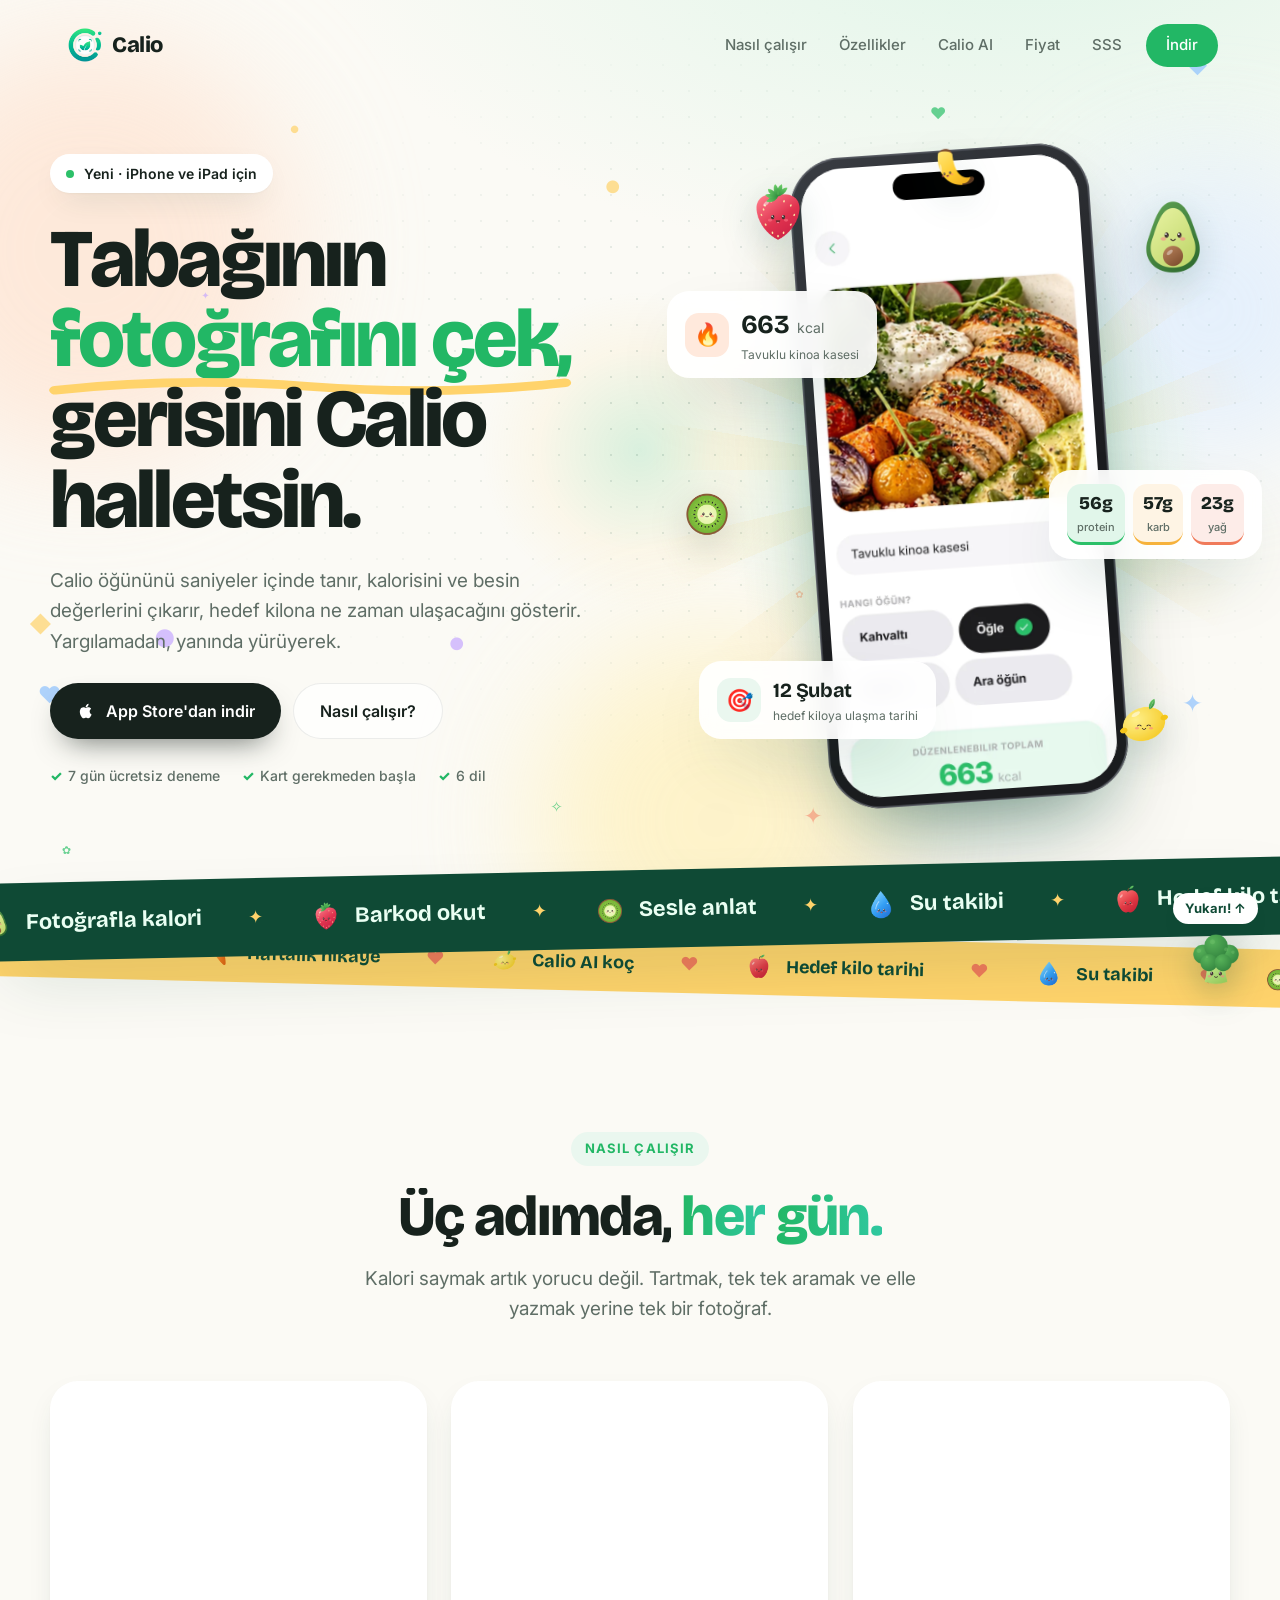
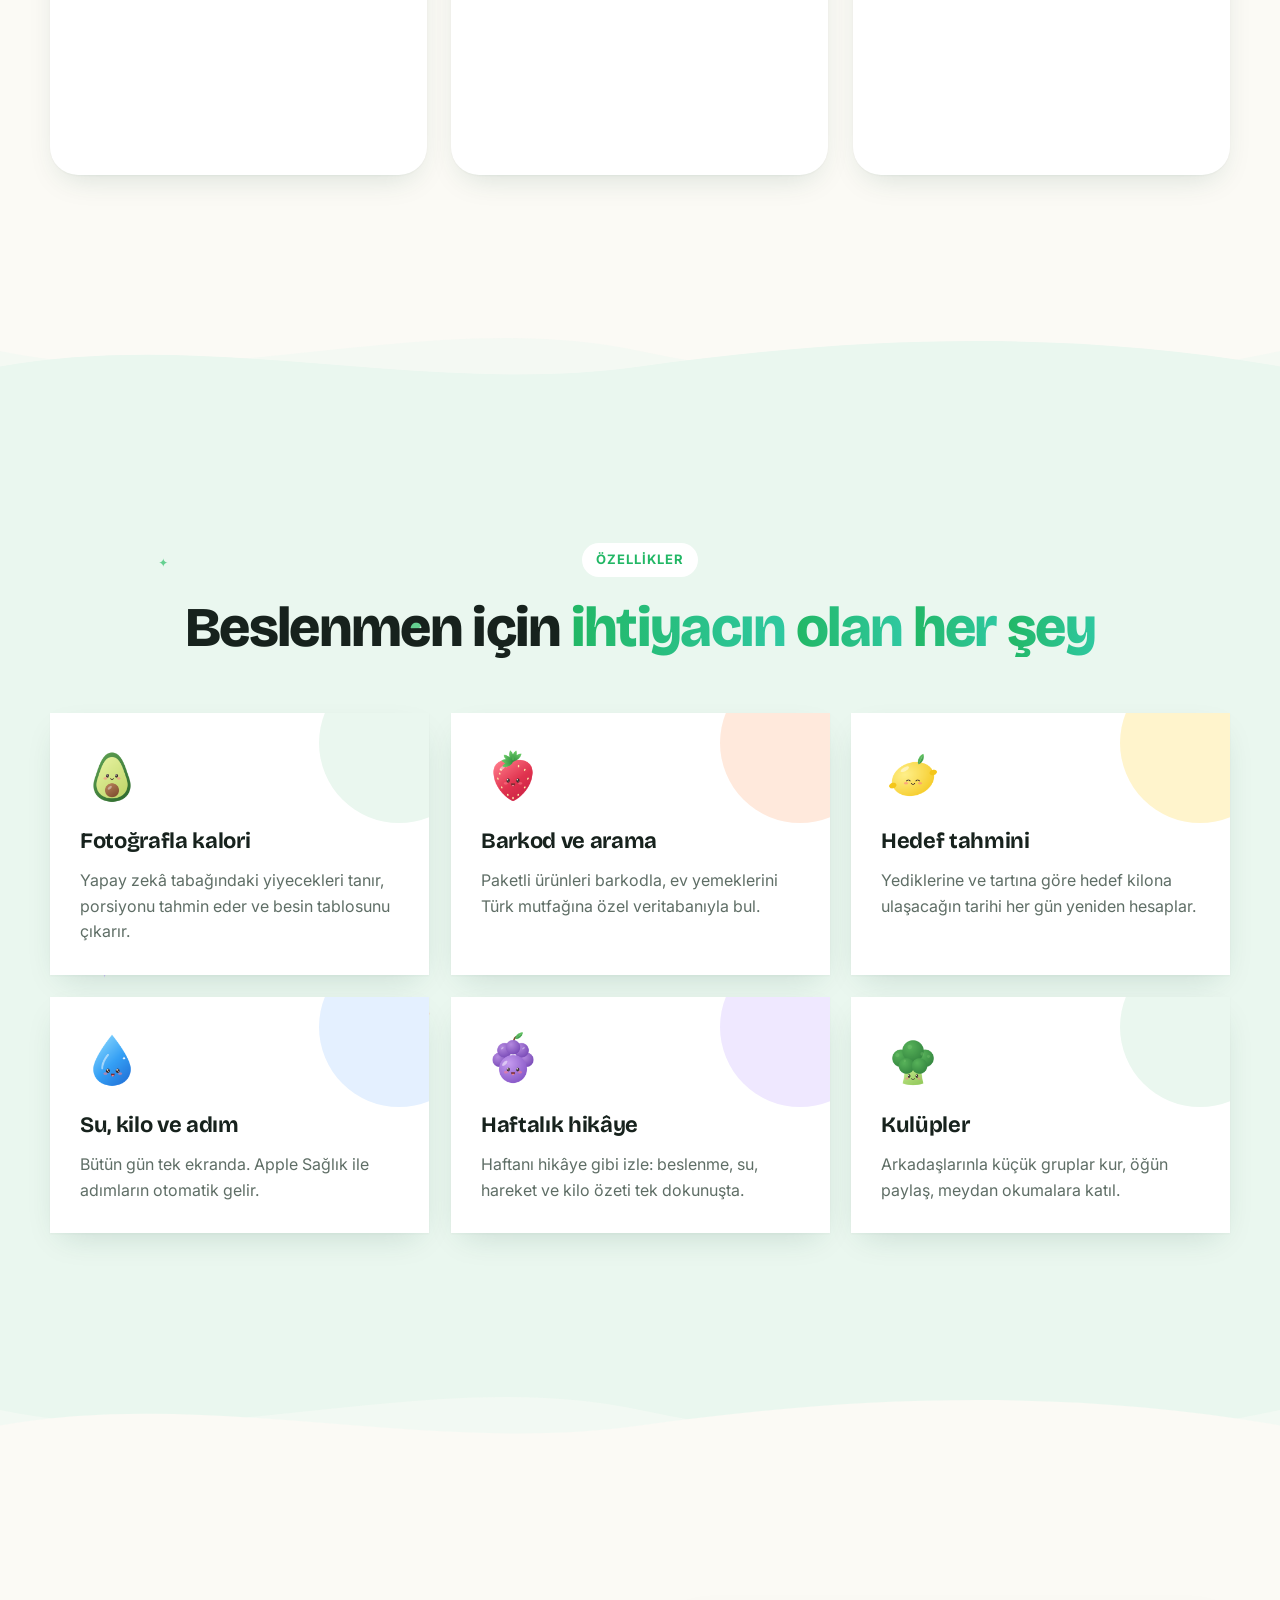
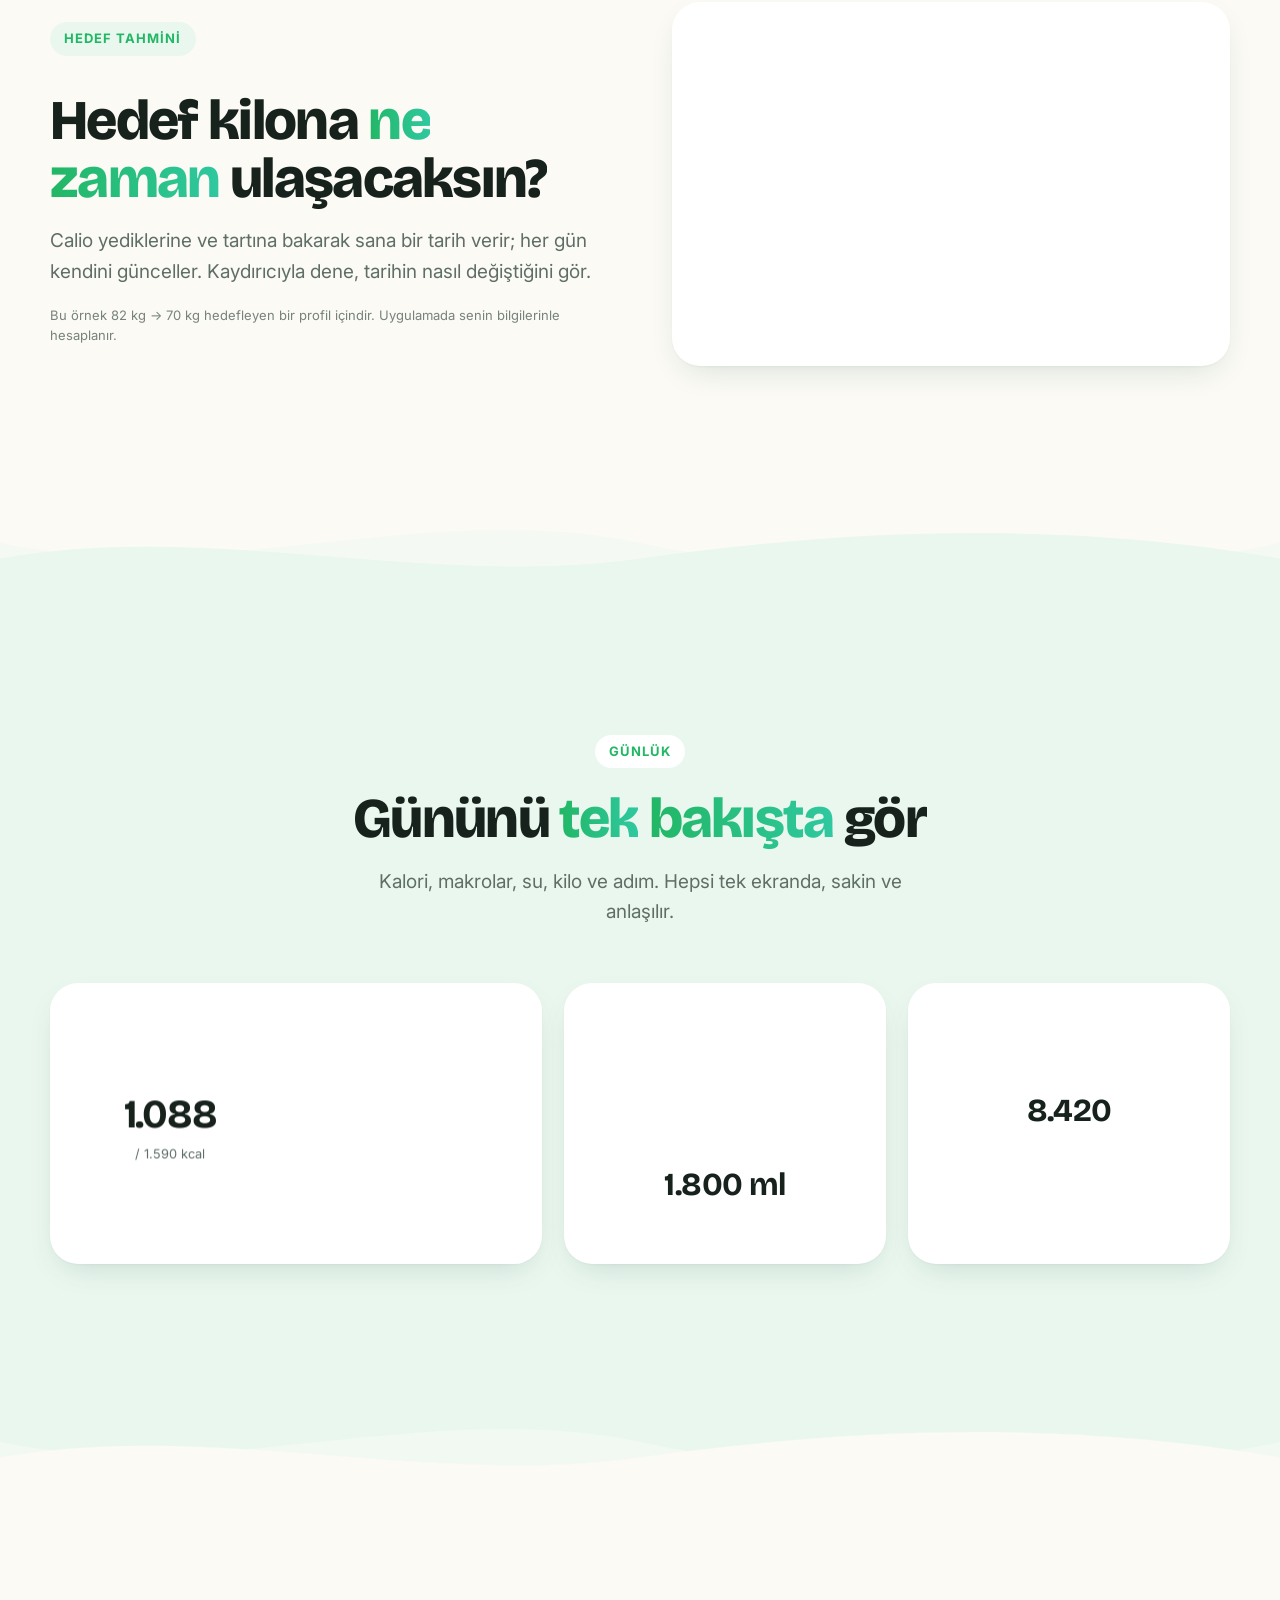
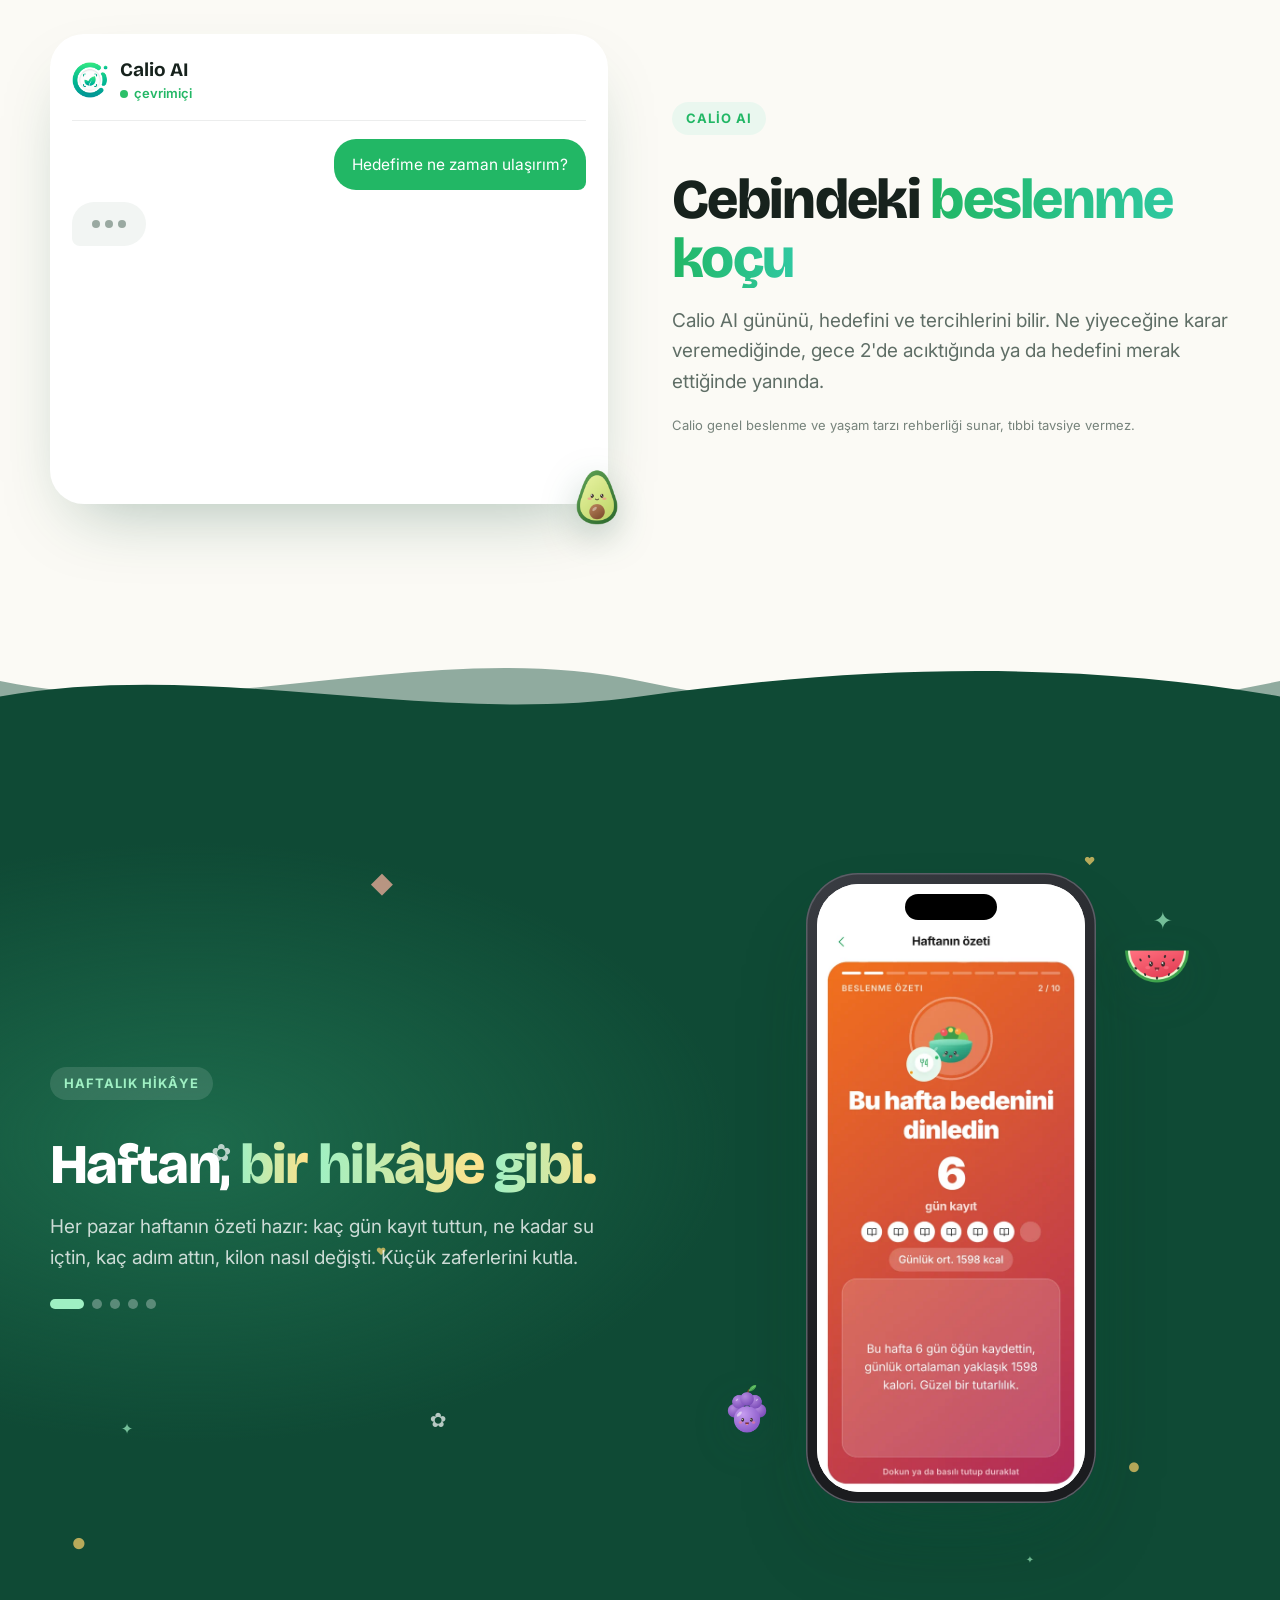
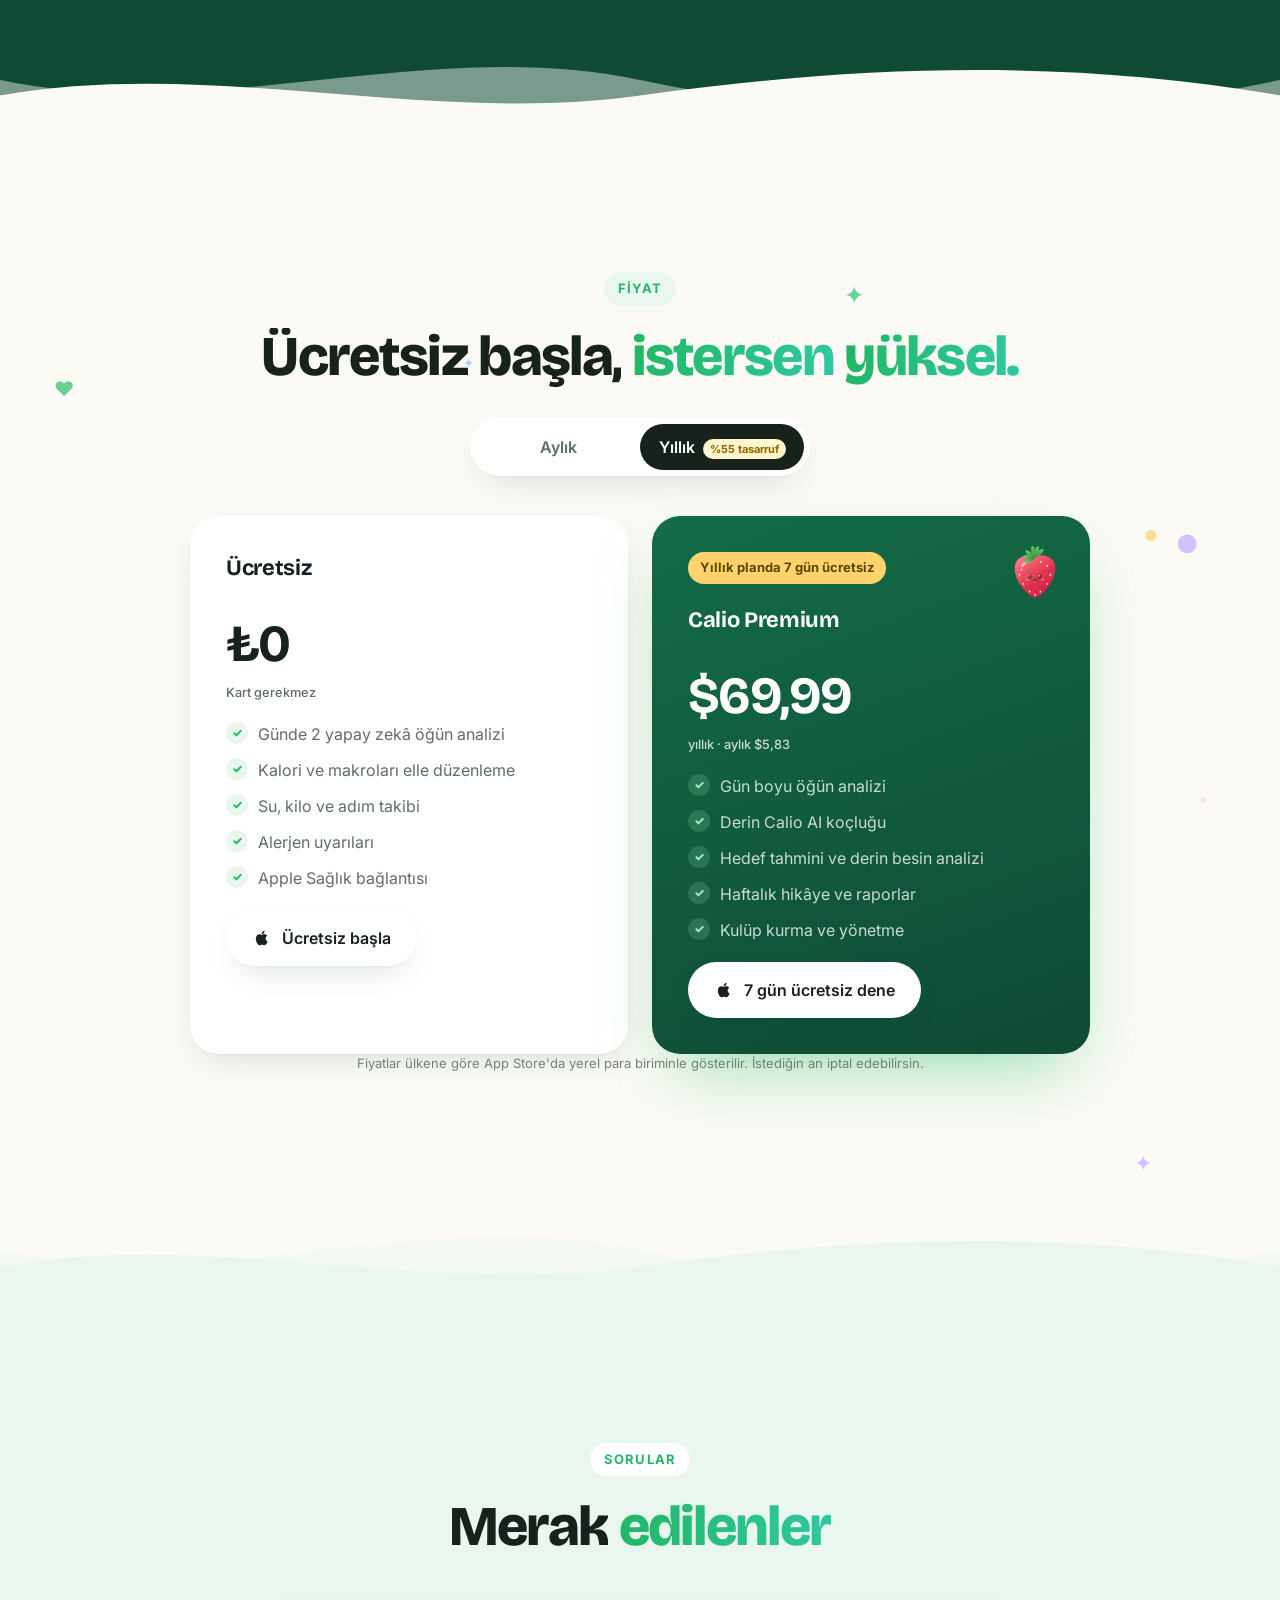
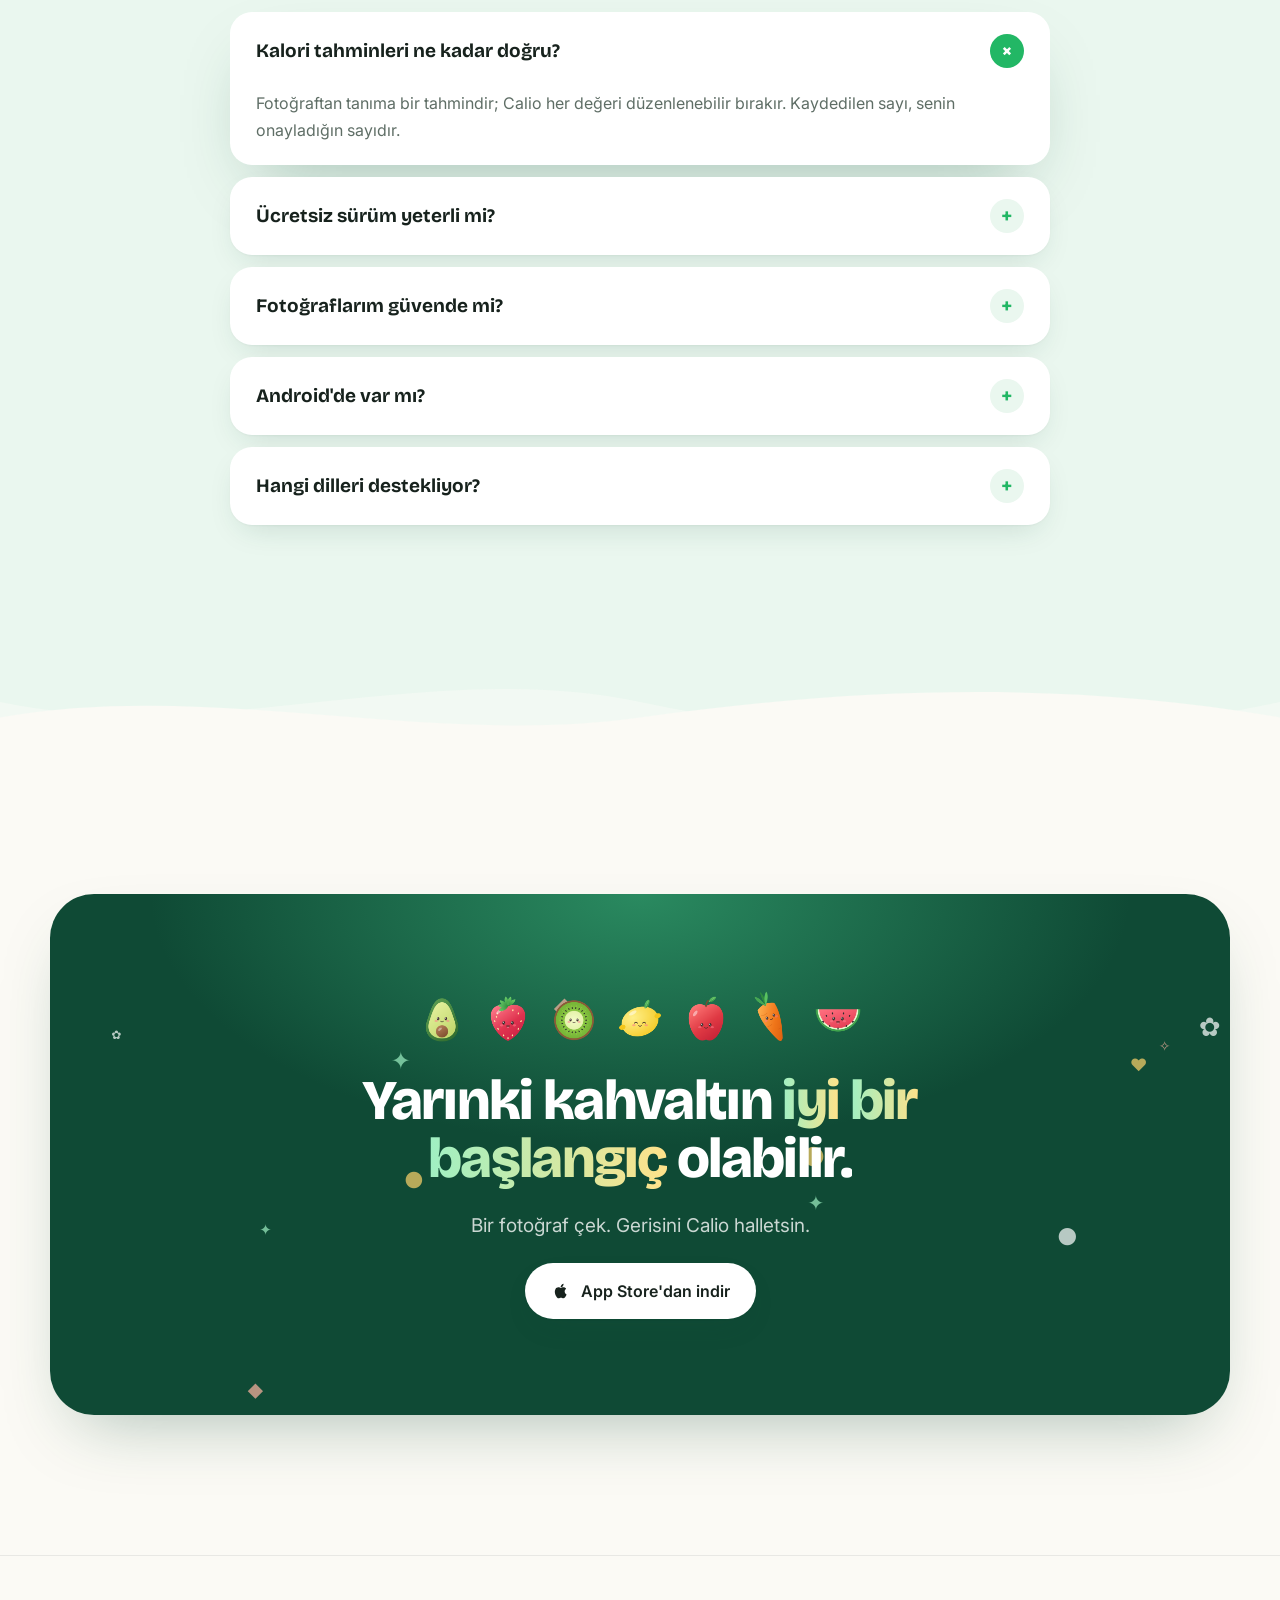
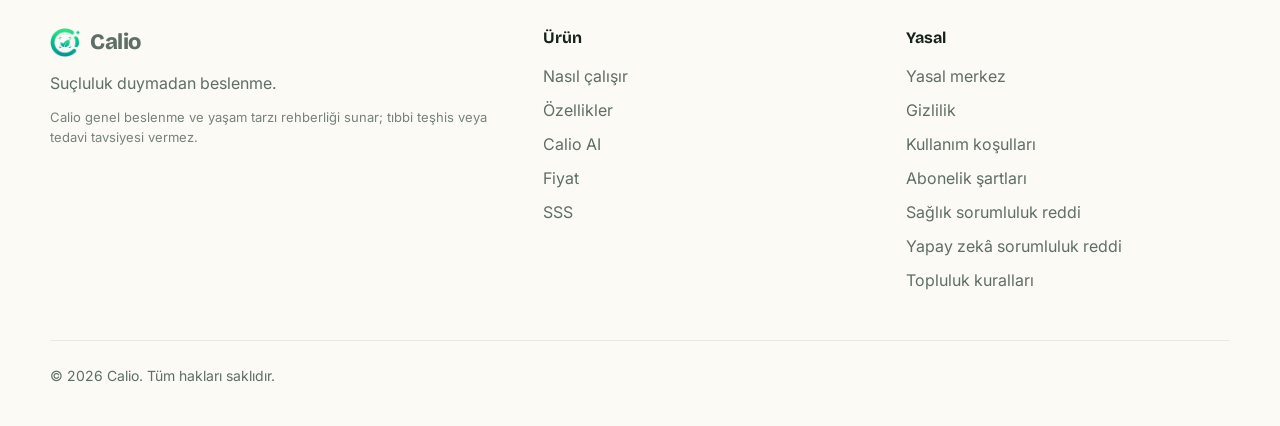
==== commit 3f820076: "Daha animasyonlu tasarım, SSS düzeltmesi Co-Authored-By: Claude Opus 5.5 <noreply@anthropic.com> Cla" ====
--- a/index.html
+++ b/index.html
@@ -1,2 +1,2 @@
-<!DOCTYPE html><html lang="tr"><head><meta charSet="utf-8"/><meta name="viewport" content="width=device-width, initial-scale=1"/><link rel="stylesheet" href="/_next/static/css/index.gtVZwRPz.css" data-rsc-css-href="/_next/static/css/index.gtVZwRPz.css" data-precedence="vite-rsc/importer-resources"/><link rel="modulepreload" fetchPriority="low" href="/_next/static/chunks/index-BgPUHXNu.js"/><script src="/_next/static/chunks/rolldown-runtime-C60lm6uB.js" type="module" async=""></script><script src="/_next/static/chunks/framework-BaE7mD_r.js" type="module" async=""></script><script src="/_next/static/chunks/app-elements-Drg5O4vw.js" type="module" async=""></script><script src="/_next/static/chunks/hash-D0ldriCF.js" type="module" async=""></script><script src="/_next/static/chunks/record-BdkTR7AP.js" type="module" async=""></script><script src="/_next/static/chunks/app-rsc-cache-busting-BCpbtCaz.js" type="module" async=""></script><script src="/_next/static/chunks/app-rsc-render-mode-IDJu5NEE.js" type="module" async=""></script><script src="/_next/static/chunks/headers-CeAbe3am.js" type="module" async=""></script><script src="/_next/static/chunks/protocol-headers-URL33uU5.js" type="module" async=""></script><script src="/_next/static/chunks/deployment-id-DFhHa9wO.js" type="module" async=""></script><script src="/_next/static/chunks/navigation-errors-wvgRKjB-.js" type="module" async=""></script><link rel="preload" href="https://fonts.googleapis.com/css2?family=Bricolage+Grotesque:opsz,wght@12..96,500..800&amp;family=Inter:wght@400;500;600;700&amp;family=Instrument+Serif:ital@0;1&amp;family=Geist:wght@300;400;500;600;700&amp;display=swap" as="style"/><link rel="modulepreload" href="/_next/static/chunks/layout-segment-context-DKEtHGmV.js" crossorigin=""/><link rel="modulepreload" href="/_next/static/chunks/App-COyRoGLG.js" crossorigin=""/><title>Calio — Fotoğrafla kalori, yapay zekâ koçla hedef</title><meta name="description" content="Tabağının fotoğrafını çek; Calio kalorini ve makrolarını saniyeler içinde çıkarsın, hedef kilona ne zaman ulaşacağını göstersin."/><meta property="og:title" content="Calio — Fotoğrafla kalori, yapay zekâ koçla hedef"/><meta property="og:description" content="Öğününü tara, tabloyu düzenle, koçla ilerle."/><meta property="og:site_name" content="Calio"/><meta property="og:type" content="website"/><meta property="og:image" content="https://calioapp.xyz/og-landing.png"/><meta property="og:image:width" content="1200"/><meta property="og:image:height" content="630"/><meta property="og:image:alt" content="Calio — Fotoğrafla kalori, yapay zekâ koçla hedef"/><meta name="twitter:card" content="summary_large_image"/><meta name="twitter:title" content="Calio — Fotoğrafla kalori, yapay zekâ koçla hedef"/><meta name="twitter:description" content="Öğününü tara, tabloyu düzenle, koçla ilerle."/><meta name="twitter:image" content="https://calioapp.xyz/og-landing.png"/><link rel="shortcut icon" href="/calio-mark.png"/><link rel="icon" href="/calio-mark.png"/><link rel="preconnect" href="https://fonts.googleapis.com"/><link rel="preconnect" href="https://fonts.gstatic.com" crossorigin="anonymous"/><link href="https://fonts.googleapis.com/css2?family=Bricolage+Grotesque:opsz,wght@12..96,500..800&amp;family=Inter:wght@400;500;600;700&amp;family=Instrument+Serif:ital@0;1&amp;family=Geist:wght@300;400;500;600;700&amp;display=swap" rel="stylesheet"/><script>Object.assign(((self[Symbol.for("vinext.navigationRuntime")]??={bootstrap:{routeManifest:null},functions:{}}).bootstrap.rsc??={rsc:[]}),{params:{},nav:{"pathname":"/","searchParams":[]}})</script><link rel="modulepreload" href="/_next/static/chunks/index-BgPUHXNu.js" />
-</head><body><div class="cl"><a href="#nasil" class="cl-skip">İçeriğe geç</a><header class="cl-nav "><div class="cl-nav__inner"><a href="#top" class="cl-brand" aria-label="Calio ana sayfa"><img src="/web/logo.png" alt="" width="34" height="34"/><span>Calio</span></a><nav class="cl-nav__links " aria-label="Ana menü"><a href="#nasil">Nasıl çalışır</a><a href="#ozellikler">Özellikler</a><a href="#koc">Calio AI</a><a href="#fiyat">Fiyat</a><a href="#sss">SSS</a><a class="cl-nav__cta" href="https://apps.apple.com/app/id6783925898" target="_blank" rel="noopener noreferrer">İndir</a></nav><button class="cl-burger " aria-label="Menüyü aç" aria-expanded="false"><span></span><span></span></button></div></header><main class="cl-main" id="icerik"><section class="cl-hero" id="top"><div class="cl-blob cl-blob--a"></div><div class="cl-blob cl-blob--b"></div><div class="cl-blob cl-blob--c"></div><div class="cl-wrap cl-hero__grid"><div class="cl-hero__copy"><span class="cl-badge cl-pop" style="animation-delay:0.05s"><i class="cl-dot"></i> <!-- -->Yeni · iPhone ve iPad için</span><h1 class="cl-h1"><span class="cl-line" style="animation-delay:0.12s">Tabağının</span><span class="cl-line" style="animation-delay:0.22s"><span class="cl-mark">fotoğrafını çek,<svg viewBox="0 0 300 20" preserveAspectRatio="none" aria-hidden="true"><path d="M3 14 Q 75 3 150 11 T 297 8"></path></svg></span></span><span class="cl-line" style="animation-delay:0.32s">gerisini Calio</span><span class="cl-line" style="animation-delay:0.42000000000000004s">halletsin.</span></h1><p class="cl-lead cl-pop" style="animation-delay:0.55s">Calio öğününü saniyeler içinde tanır, kalorisini ve besin değerlerini çıkarır, hedef kilona ne zaman ulaşacağını gösterir. Yargılamadan, yanında yürüyerek.</p><div class="cl-hero__ctas cl-pop" style="animation-delay:0.7s"><a class="cl-btn cl-btn--store cl-btn--dark" href="https://apps.apple.com/app/id6783925898" target="_blank" rel="noopener noreferrer"><svg viewBox="0 0 24 24" width="20" height="20" aria-hidden="true" fill="currentColor"><path d="M16.37 12.6c-.02-2.2 1.8-3.26 1.88-3.31-1.03-1.5-2.62-1.7-3.18-1.73-1.35-.14-2.64.8-3.33.8-.69 0-1.74-.78-2.86-.76-1.47.02-2.83.86-3.59 2.17-1.53 2.65-.39 6.58 1.1 8.73.73 1.05 1.6 2.23 2.73 2.19 1.1-.04 1.51-.71 2.84-.71 1.32 0 1.7.71 2.86.69 1.18-.02 1.93-1.07 2.65-2.13.84-1.22 1.18-2.41 1.2-2.47-.03-.01-2.3-.88-2.3-3.47zM14.2 6.16c.6-.73 1.01-1.75.9-2.76-.87.04-1.92.58-2.54 1.31-.56.64-1.05 1.67-.92 2.66.97.08 1.96-.49 2.56-1.21z"></path></svg><span>App Store&#x27;dan indir</span></a><a class="cl-btn cl-btn--ghost" href="#nasil">Nasıl çalışır?</a></div><ul class="cl-proof cl-pop" style="animation-delay:0.85s"><li><span aria-hidden="true">✓</span>7 gün ücretsiz deneme</li><li><span aria-hidden="true">✓</span>Kart gerekmeden başla</li><li><span aria-hidden="true">✓</span>6 dil</li></ul></div><div class="cl-hero__visual"><div class="cl-hero__halo"></div><div class="cl-hero__phone" style="transform:translate3d(0, 0px, 0)"><div class="cl-phone "><div class="cl-phone__screen"><span class="cl-phone__island" aria-hidden="true"></span><img src="/web/screen-meal.webp" alt="Calio&#x27;da tavuklu kinoa kasesinin kalori analizi" loading="lazy" decoding="async"/></div></div></div><div class="cl-chip cl-chip--kcal cl-float" style="transform:translate3d(0, 0px, 0);animation-delay:0s"><span class="cl-chip__emoji">🔥</span><div><b>0</b> kcal<small>Tavuklu kinoa kasesi</small></div></div><div class="cl-chip cl-chip--macro cl-float" style="transform:translate3d(0, 0px, 0);animation-delay:-1.2s"><span class="cl-macro" style="--c:#2CC069">56g <small>protein</small></span><span class="cl-macro" style="--c:#F6B23C">57g <small>karb</small></span><span class="cl-macro" style="--c:#F07A5A">23g <small>yağ</small></span></div><div class="cl-chip cl-chip--goal cl-float" style="transform:translate3d(0, 0px, 0);animation-delay:-2.4s"><span class="cl-chip__emoji">🎯</span><div><b>12 Şubat</b><small>hedef kiloya ulaşma tarihi</small></div></div><img src="/web/mascots/avocado.png" alt="" aria-hidden="true" width="92" height="92" class="cl-mascot cl-m cl-m--1" loading="lazy" decoding="async"/><img src="/web/mascots/strawberry.png" alt="" aria-hidden="true" width="70" height="70" class="cl-mascot cl-m cl-m--2" loading="lazy" decoding="async"/><img src="/web/mascots/lemon.png" alt="" aria-hidden="true" width="64" height="64" class="cl-mascot cl-m cl-m--3" loading="lazy" decoding="async"/><img src="/web/mascots/kiwi.png" alt="" aria-hidden="true" width="58" height="58" class="cl-mascot cl-m cl-m--4" loading="lazy" decoding="async"/></div></div></section><div class="cl-ticker" aria-hidden="true"><div class="cl-ticker__track"><span class="cl-ticker__item"><img src="/web/mascots/avocado.png" alt="" aria-hidden="true" width="34" height="34" class="cl-mascot " loading="lazy" decoding="async"/>Fotoğrafla kalori</span><span class="cl-ticker__item"><img src="/web/mascots/strawberry.png" alt="" aria-hidden="true" width="34" height="34" class="cl-mascot " loading="lazy" decoding="async"/>Barkod okut</span><span class="cl-ticker__item"><img src="/web/mascots/kiwi.png" alt="" aria-hidden="true" width="34" height="34" class="cl-mascot " loading="lazy" decoding="async"/>Sesle anlat</span><span class="cl-ticker__item"><img src="/web/mascots/drop.png" alt="" aria-hidden="true" width="34" height="34" class="cl-mascot " loading="lazy" decoding="async"/>Su takibi</span><span class="cl-ticker__item"><img src="/web/mascots/apple.png" alt="" aria-hidden="true" width="34" height="34" class="cl-mascot " loading="lazy" decoding="async"/>Hedef kilo tarihi</span><span class="cl-ticker__item"><img src="/web/mascots/lemon.png" alt="" aria-hidden="true" width="34" height="34" class="cl-mascot " loading="lazy" decoding="async"/>Calio AI koç</span><span class="cl-ticker__item"><img src="/web/mascots/carrot.png" alt="" aria-hidden="true" width="34" height="34" class="cl-mascot " loading="lazy" decoding="async"/>Haftalık hikâye</span><span class="cl-ticker__item"><img src="/web/mascots/broccoli.png" alt="" aria-hidden="true" width="34" height="34" class="cl-mascot " loading="lazy" decoding="async"/>Kulüpler</span><span class="cl-ticker__item"><img src="/web/mascots/avocado.png" alt="" aria-hidden="true" width="34" height="34" class="cl-mascot " loading="lazy" decoding="async"/>Fotoğrafla kalori</span><span class="cl-ticker__item"><img src="/web/mascots/strawberry.png" alt="" aria-hidden="true" width="34" height="34" class="cl-mascot " loading="lazy" decoding="async"/>Barkod okut</span><span class="cl-ticker__item"><img src="/web/mascots/kiwi.png" alt="" aria-hidden="true" width="34" height="34" class="cl-mascot " loading="lazy" decoding="async"/>Sesle anlat</span><span class="cl-ticker__item"><img src="/web/mascots/drop.png" alt="" aria-hidden="true" width="34" height="34" class="cl-mascot " loading="lazy" decoding="async"/>Su takibi</span><span class="cl-ticker__item"><img src="/web/mascots/apple.png" alt="" aria-hidden="true" width="34" height="34" class="cl-mascot " loading="lazy" decoding="async"/>Hedef kilo tarihi</span><span class="cl-ticker__item"><img src="/web/mascots/lemon.png" alt="" aria-hidden="true" width="34" height="34" class="cl-mascot " loading="lazy" decoding="async"/>Calio AI koç</span><span class="cl-ticker__item"><img src="/web/mascots/carrot.png" alt="" aria-hidden="true" width="34" height="34" class="cl-mascot " loading="lazy" decoding="async"/>Haftalık hikâye</span><span class="cl-ticker__item"><img src="/web/mascots/broccoli.png" alt="" aria-hidden="true" width="34" height="34" class="cl-mascot " loading="lazy" decoding="async"/>Kulüpler</span></div></div><section class="cl-section" id="nasil"><div class="cl-wrap"><div class="cl-head cl-head--center" data-reveal="true"><span class="cl-eyebrow">Nasıl çalışır</span><h2 class="cl-h2">Üç adımda, <em>her gün.</em></h2><p class="cl-lead">Kalori saymak artık yorucu değil. Tartmak, tek tek aramak ve elle yazmak yerine tek bir fotoğraf.</p></div><div class="cl-steps"><article class="cl-card cl-step" data-reveal="true" style="transition-delay:0s"><div class="cl-step__visual cl-step__visual--0"><div class="cl-cam"><img src="/web/meal-photo.webp" alt="" loading="lazy"/><span class="cl-cam__frame"></span><span class="cl-cam__flash"></span></div></div><span class="cl-step__num">0<!-- -->1</span><h3 class="cl-h3"><span aria-hidden="true">📸</span> <!-- -->Çek</h3><p>Tabağının fotoğrafını çek, sesle anlat ya da barkodu okut. Tartı, arama, elle yazma yok.</p></article><article class="cl-card cl-step" data-reveal="true" style="transition-delay:0.12s"><div class="cl-step__visual cl-step__visual--1"><div class="cl-scan"><img src="/web/meal-photo.webp" alt="" loading="lazy"/><span class="cl-scan__line"></span><span class="cl-scan__tag">663 kcal</span></div></div><span class="cl-step__num">0<!-- -->2</span><h3 class="cl-h3"><span aria-hidden="true">✨</span> <!-- -->Calio hesaplasın</h3><p>Kalori, protein, karbonhidrat ve yağ saniyeler içinde hazır. Her değeri istediğin gibi düzenleyebilirsin.</p></article><article class="cl-card cl-step" data-reveal="true" style="transition-delay:0.24s"><div class="cl-step__visual cl-step__visual--2"><div class="cl-goalbar"><div class="cl-goalbar__row"><span>82 kg</span><span>🎯 70 kg</span></div><div class="cl-goalbar__track"><i></i></div><small>Hedefe yaklaşık 14 hafta</small></div></div><span class="cl-step__num">0<!-- -->3</span><h3 class="cl-h3"><span aria-hidden="true">🎯</span> <!-- -->Hedefine ilerle</h3><p>Calio gününü, haftanı ve hedef tarihini takip eder; küçük adımlarla ilerlemeni kolaylaştırır.</p></article></div></div></section><section class="cl-section cl-section--tint" id="ozellikler"><div class="cl-wrap"><div class="cl-head cl-head--center" data-reveal="true"><span class="cl-eyebrow">Özellikler</span><h2 class="cl-h2">Beslenmen için <em>ihtiyacın olan her şey</em></h2></div><div class="cl-features"><article class="cl-card cl-feature cl-tint--mint" data-reveal="true" style="transition-delay:0s"><img src="/web/mascots/avocado.png" alt="" aria-hidden="true" width="64" height="64" class="cl-mascot cl-feature__mascot" loading="lazy" decoding="async"/><h3 class="cl-h3">Fotoğrafla kalori</h3><p>Yapay zekâ tabağındaki yiyecekleri tanır, porsiyonu tahmin eder ve besin tablosunu çıkarır.</p></article><article class="cl-card cl-feature cl-tint--peach" data-reveal="true" style="transition-delay:0.1s"><img src="/web/mascots/strawberry.png" alt="" aria-hidden="true" width="64" height="64" class="cl-mascot cl-feature__mascot" loading="lazy" decoding="async"/><h3 class="cl-h3">Barkod ve arama</h3><p>Paketli ürünleri barkodla, ev yemeklerini Türk mutfağına özel veritabanıyla bul.</p></article><article class="cl-card cl-feature cl-tint--butter" data-reveal="true" style="transition-delay:0.2s"><img src="/web/mascots/lemon.png" alt="" aria-hidden="true" width="64" height="64" class="cl-mascot cl-feature__mascot" loading="lazy" decoding="async"/><h3 class="cl-h3">Hedef tahmini</h3><p>Yediklerine ve tartına göre hedef kilona ulaşacağın tarihi her gün yeniden hesaplar.</p></article><article class="cl-card cl-feature cl-tint--sky" data-reveal="true" style="transition-delay:0s"><img src="/web/mascots/drop.png" alt="" aria-hidden="true" width="64" height="64" class="cl-mascot cl-feature__mascot" loading="lazy" decoding="async"/><h3 class="cl-h3">Su, kilo ve adım</h3><p>Bütün gün tek ekranda. Apple Sağlık ile adımların otomatik gelir.</p></article><article class="cl-card cl-feature cl-tint--lilac" data-reveal="true" style="transition-delay:0.1s"><img src="/web/mascots/grape.png" alt="" aria-hidden="true" width="64" height="64" class="cl-mascot cl-feature__mascot" loading="lazy" decoding="async"/><h3 class="cl-h3">Haftalık hikâye</h3><p>Haftanı hikâye gibi izle: beslenme, su, hareket ve kilo özeti tek dokunuşta.</p></article><article class="cl-card cl-feature cl-tint--mint" data-reveal="true" style="transition-delay:0.2s"><img src="/web/mascots/broccoli.png" alt="" aria-hidden="true" width="64" height="64" class="cl-mascot cl-feature__mascot" loading="lazy" decoding="async"/><h3 class="cl-h3">Kulüpler</h3><p>Arkadaşlarınla küçük gruplar kur, öğün paylaş, meydan okumalara katıl.</p></article></div></div></section><section class="cl-section"><div class="cl-wrap cl-split"><div data-reveal="true"><span class="cl-eyebrow">Hedef tahmini</span><h2 class="cl-h2">Hedef kilona <em>ne zaman</em> ulaşacaksın?</h2><p class="cl-lead">Calio yediklerine ve tartına bakarak sana bir tarih verir; her gün kendini günceller. Kaydırıcıyla dene, tarihin nasıl değiştiğini gör.</p><p class="cl-fine">Bu örnek 82 kg → 70 kg hedefleyen bir profil içindir. Uygulamada senin bilgilerinle hesaplanır.</p></div><div class="cl-card cl-forecast" data-reveal="true"><div class="cl-forecast__top"><img src="/web/mascots/lemon.png" alt="" aria-hidden="true" width="52" height="52" class="cl-mascot " loading="lazy" decoding="async"/><div><small>Günlük kalori</small><b>1.800<!-- --> kcal</b></div></div><input class="cl-range" type="range" min="1200" max="2600" step="50" aria-label="Günlük kalori" style="--p:42.857142857142854%" value="1800"/><div class="cl-range__labels"><span>1.200</span><span>2.600</span></div><div class="cl-forecast__result "><span>🎯 Tahmini hedef tarihi</span><b>…</b><small>yaklaşık <!-- -->20<!-- --> hafta · haftada ~<!-- -->0,6<!-- --> kg</small></div></div></div></section><section class="cl-section cl-section--tint"><div class="cl-wrap"><div class="cl-head cl-head--center" data-reveal="true"><span class="cl-eyebrow">Günlük</span><h2 class="cl-h2">Gününü <em>tek bakışta</em> gör</h2><p class="cl-lead">Kalori, makrolar, su, kilo ve adım. Hepsi tek ekranda, sakin ve anlaşılır.</p></div><div class="cl-today"><article class="cl-card cl-today__ring" data-reveal="true"><svg viewBox="0 0 180 180" aria-hidden="true"><circle cx="90" cy="90" r="70" class="cl-ring__bg"></circle><circle cx="90" cy="90" r="70" class="cl-ring__fg" style="stroke-dasharray:439.822971502571;stroke-dashoffset:439.822971502571"></circle></svg><div class="cl-ring__label"><b>0</b><small>/ 1.590 kcal</small></div><div class="cl-bars"><div class="cl-bar"><span>Protein</span><div><i style="width:0;background:#2CC069"></i></div><b>72<!-- -->g</b></div><div class="cl-bar"><span>Karb</span><div><i style="width:0;background:#F6B23C"></i></div><b>122<!-- -->g</b></div><div class="cl-bar"><span>Yağ</span><div><i style="width:0;background:#F07A5A"></i></div><b>35<!-- -->g</b></div></div></article><article class="cl-card cl-today__water" data-reveal="true" style="transition-delay:0.1s"><div class="cl-glass "><div class="cl-glass__water"><span class="cl-wave"></span><span class="cl-wave cl-wave--b"></span></div></div><b>0<!-- --> ml</b><small>/ 2.500 ml su</small></article><article class="cl-card cl-today__steps" data-reveal="true" style="transition-delay:0.2s"><img src="/web/mascots/orange.png" alt="" aria-hidden="true" width="58" height="58" class="cl-mascot cl-bounce" loading="lazy" decoding="async"/><b>0</b><small>adım · Apple Sağlık</small><div class="cl-weight"><span>Kilo</span><b>68,4 kg</b><em>−2,2 kg</em></div></article></div></div></section><section class="cl-section" id="koc"><div class="cl-wrap cl-split cl-split--rev"><div data-reveal="true"><span class="cl-eyebrow">Calio AI</span><h2 class="cl-h2">Cebindeki<!-- --> <em>beslenme koçu</em></h2><p class="cl-lead">Calio AI gününü, hedefini ve tercihlerini bilir. Ne yiyeceğine karar veremediğinde, gece 2&#x27;de acıktığında ya da hedefini merak ettiğinde yanında.</p><p class="cl-fine">Calio genel beslenme ve yaşam tarzı rehberliği sunar, tıbbi tavsiye vermez.</p></div><div class="cl-chat" data-reveal="true"><div class="cl-chat__head"><img src="/web/logo.png" alt="" width="36" height="36"/><div><b>Calio AI</b><small><i class="cl-dot"></i> çevrimiçi</small></div></div><div class="cl-chat__body"></div><img src="/web/mascots/avocado.png" alt="" aria-hidden="true" width="70" height="70" class="cl-mascot cl-chat__mascot" loading="lazy" decoding="async"/></div></div></section><section class="cl-section cl-section--deep"><div class="cl-wrap cl-split"><div data-reveal="true"><span class="cl-eyebrow cl-eyebrow--light">Haftalık hikâye</span><h2 class="cl-h2 cl-h2--light">Haftan, <em>bir hikâye gibi.</em></h2><p class="cl-lead cl-lead--light">Her pazar haftanın özeti hazır: kaç gün kayıt tuttun, ne kadar su içtin, kaç adım attın, kilon nasıl değişti. Küçük zaferlerini kutla.</p><div class="cl-dots" role="tablist" aria-label="Hikâye kartları"><button role="tab" aria-selected="true" aria-label="Kart 1" class="is-on"></button><button role="tab" aria-selected="false" aria-label="Kart 2" class=""></button><button role="tab" aria-selected="false" aria-label="Kart 3" class=""></button><button role="tab" aria-selected="false" aria-label="Kart 4" class=""></button><button role="tab" aria-selected="false" aria-label="Kart 5" class=""></button></div></div><div class="cl-story" data-reveal="true"><div class="cl-phone "><div class="cl-phone__screen"><span class="cl-phone__island" aria-hidden="true"></span><div class="cl-story__track" style="transform:translateX(-0%)"><img src="/web/screen-weekly-1.webp" alt="Haftalık hikâye kartı 1" loading="lazy"/><img src="/web/screen-weekly-2.webp" alt="Haftalık hikâye kartı 2" loading="lazy"/><img src="/web/screen-weekly-3.webp" alt="Haftalık hikâye kartı 3" loading="lazy"/><img src="/web/screen-weekly-4.webp" alt="Haftalık hikâye kartı 4" loading="lazy"/><img src="/web/screen-weekly-5.webp" alt="Haftalık hikâye kartı 5" loading="lazy"/></div></div></div><img src="/web/mascots/watermelon.png" alt="" aria-hidden="true" width="80" height="80" class="cl-mascot cl-m cl-m--5" loading="lazy" decoding="async"/><img src="/web/mascots/grape.png" alt="" aria-hidden="true" width="60" height="60" class="cl-mascot cl-m cl-m--6" loading="lazy" decoding="async"/></div></div></section><section class="cl-section" id="fiyat"><div class="cl-wrap"><div class="cl-head cl-head--center" data-reveal="true"><span class="cl-eyebrow">Fiyat</span><h2 class="cl-h2">Ücretsiz başla, <em>istersen yüksel.</em></h2></div><div class="cl-toggle" role="group" aria-label="Fatura dönemi" data-reveal="true"><button class="">Aylık</button><button class="is-on">Yıllık <span>%55 tasarruf</span></button><i style="transform:translateX(100%)"></i></div><div class="cl-prices"><article class="cl-card cl-price" data-reveal="true"><h3 class="cl-h3">Ücretsiz</h3><div class="cl-price__amount"><b>₺0</b><small>Kart gerekmez</small></div><ul><li>Günde 2 yapay zekâ öğün analizi</li><li>Kalori ve makroları elle düzenleme</li><li>Su, kilo ve adım takibi</li><li>Alerjen uyarıları</li><li>Apple Sağlık bağlantısı</li></ul><a class="cl-btn cl-btn--store cl-btn--light" href="https://apps.apple.com/app/id6783925898" target="_blank" rel="noopener noreferrer"><svg viewBox="0 0 24 24" width="20" height="20" aria-hidden="true" fill="currentColor"><path d="M16.37 12.6c-.02-2.2 1.8-3.26 1.88-3.31-1.03-1.5-2.62-1.7-3.18-1.73-1.35-.14-2.64.8-3.33.8-.69 0-1.74-.78-2.86-.76-1.47.02-2.83.86-3.59 2.17-1.53 2.65-.39 6.58 1.1 8.73.73 1.05 1.6 2.23 2.73 2.19 1.1-.04 1.51-.71 2.84-.71 1.32 0 1.7.71 2.86.69 1.18-.02 1.93-1.07 2.65-2.13.84-1.22 1.18-2.41 1.2-2.47-.03-.01-2.3-.88-2.3-3.47zM14.2 6.16c.6-.73 1.01-1.75.9-2.76-.87.04-1.92.58-2.54 1.31-.56.64-1.05 1.67-.92 2.66.97.08 1.96-.49 2.56-1.21z"></path></svg><span>Ücretsiz başla</span></a></article><article class="cl-card cl-price cl-price--pro" data-reveal="true" style="transition-delay:0.1s"><span class="cl-price__badge">Yıllık planda 7 gün ücretsiz</span><h3 class="cl-h3">Calio Premium</h3><div class="cl-price__amount"><b>$69,99</b><small>yıllık · aylık $5,83</small></div><ul><li>Gün boyu öğün analizi</li><li>Derin Calio AI koçluğu</li><li>Hedef tahmini ve derin besin analizi</li><li>Haftalık hikâye ve raporlar</li><li>Kulüp kurma ve yönetme</li></ul><a class="cl-btn cl-btn--store cl-btn--light" href="https://apps.apple.com/app/id6783925898" target="_blank" rel="noopener noreferrer"><svg viewBox="0 0 24 24" width="20" height="20" aria-hidden="true" fill="currentColor"><path d="M16.37 12.6c-.02-2.2 1.8-3.26 1.88-3.31-1.03-1.5-2.62-1.7-3.18-1.73-1.35-.14-2.64.8-3.33.8-.69 0-1.74-.78-2.86-.76-1.47.02-2.83.86-3.59 2.17-1.53 2.65-.39 6.58 1.1 8.73.73 1.05 1.6 2.23 2.73 2.19 1.1-.04 1.51-.71 2.84-.71 1.32 0 1.7.71 2.86.69 1.18-.02 1.93-1.07 2.65-2.13.84-1.22 1.18-2.41 1.2-2.47-.03-.01-2.3-.88-2.3-3.47zM14.2 6.16c.6-.73 1.01-1.75.9-2.76-.87.04-1.92.58-2.54 1.31-.56.64-1.05 1.67-.92 2.66.97.08 1.96-.49 2.56-1.21z"></path></svg><span>7 gün ücretsiz dene</span></a><img src="/web/mascots/strawberry.png" alt="" aria-hidden="true" width="66" height="66" class="cl-mascot cl-price__mascot" loading="lazy" decoding="async"/></article></div><p class="cl-fine cl-center">Fiyatlar ülkene göre App Store&#x27;da yerel para biriminle gösterilir. İstediğin an iptal edebilirsin.</p></div></section><section class="cl-section cl-section--tint" id="sss"><div class="cl-wrap cl-faq-wrap"><div class="cl-head cl-head--center" data-reveal="true"><span class="cl-eyebrow">Sorular</span><h2 class="cl-h2">Merak <em>edilenler</em></h2></div><div class="cl-faq"><div class="cl-faq__item is-open" data-reveal="true"><button aria-expanded="true"><span>Kalori tahminleri ne kadar doğru?</span><i aria-hidden="true">+</i></button><div class="cl-faq__a"><p>Fotoğraftan tanıma bir tahmindir; Calio her değeri düzenlenebilir bırakır. Kaydedilen sayı, senin onayladığın sayıdır.</p></div></div><div class="cl-faq__item " data-reveal="true"><button aria-expanded="false"><span>Ücretsiz sürüm yeterli mi?</span><i aria-hidden="true">+</i></button><div class="cl-faq__a"><p>Evet. Günde iki yapay zekâ analizi, elle kayıt, su-kilo-adım takibi ve alerjen uyarıları ücretsizdir.</p></div></div><div class="cl-faq__item " data-reveal="true"><button aria-expanded="false"><span>Fotoğraflarım güvende mi?</span><i aria-hidden="true">+</i></button><div class="cl-faq__a"><p>Öğün fotoğrafların hesabına özeldir. Kulüple paylaşmadıkça kimse göremez; dilediğin an verini silebilirsin.</p></div></div><div class="cl-faq__item " data-reveal="true"><button aria-expanded="false"><span>Android&#x27;de var mı?</span><i aria-hidden="true">+</i></button><div class="cl-faq__a"><p>Calio şu an iPhone ve iPad için. Android sürümü üzerinde çalışıyoruz.</p></div></div><div class="cl-faq__item " data-reveal="true"><button aria-expanded="false"><span>Hangi dilleri destekliyor?</span><i aria-hidden="true">+</i></button><div class="cl-faq__a"><p>Türkçe, İngilizce, İspanyolca, Almanca, Fransızca ve Portekizce.</p></div></div></div></div></section><section class="cl-section"><div class="cl-wrap"><div class="cl-cta" data-reveal="true"><div class="cl-cta__mascots" aria-hidden="true"><img src="/web/mascots/avocado.png" alt="" aria-hidden="true" width="56" height="56" class="cl-mascot cl-hop" style="animation-delay:0s" loading="lazy" decoding="async"/><img src="/web/mascots/strawberry.png" alt="" aria-hidden="true" width="56" height="56" class="cl-mascot cl-hop" style="animation-delay:0.12s" loading="lazy" decoding="async"/><img src="/web/mascots/kiwi.png" alt="" aria-hidden="true" width="56" height="56" class="cl-mascot cl-hop" style="animation-delay:0.24s" loading="lazy" decoding="async"/><img src="/web/mascots/lemon.png" alt="" aria-hidden="true" width="56" height="56" class="cl-mascot cl-hop" style="animation-delay:0.36s" loading="lazy" decoding="async"/><img src="/web/mascots/apple.png" alt="" aria-hidden="true" width="56" height="56" class="cl-mascot cl-hop" style="animation-delay:0.48s" loading="lazy" decoding="async"/><img src="/web/mascots/carrot.png" alt="" aria-hidden="true" width="56" height="56" class="cl-mascot cl-hop" style="animation-delay:0.6s" loading="lazy" decoding="async"/><img src="/web/mascots/watermelon.png" alt="" aria-hidden="true" width="56" height="56" class="cl-mascot cl-hop" style="animation-delay:0.72s" loading="lazy" decoding="async"/></div><h2 class="cl-h2 cl-h2--light">Yarınki kahvaltın <em>iyi bir başlangıç</em> olabilir.</h2><p class="cl-lead cl-lead--light">Bir fotoğraf çek. Gerisini Calio halletsin.</p><a class="cl-btn cl-btn--store cl-btn--light" href="https://apps.apple.com/app/id6783925898" target="_blank" rel="noopener noreferrer"><svg viewBox="0 0 24 24" width="20" height="20" aria-hidden="true" fill="currentColor"><path d="M16.37 12.6c-.02-2.2 1.8-3.26 1.88-3.31-1.03-1.5-2.62-1.7-3.18-1.73-1.35-.14-2.64.8-3.33.8-.69 0-1.74-.78-2.86-.76-1.47.02-2.83.86-3.59 2.17-1.53 2.65-.39 6.58 1.1 8.73.73 1.05 1.6 2.23 2.73 2.19 1.1-.04 1.51-.71 2.84-.71 1.32 0 1.7.71 2.86.69 1.18-.02 1.93-1.07 2.65-2.13.84-1.22 1.18-2.41 1.2-2.47-.03-.01-2.3-.88-2.3-3.47zM14.2 6.16c.6-.73 1.01-1.75.9-2.76-.87.04-1.92.58-2.54 1.31-.56.64-1.05 1.67-.92 2.66.97.08 1.96-.49 2.56-1.21z"></path></svg><span>App Store&#x27;dan indir</span></a></div></div></section></main><footer class="cl-footer"><div class="cl-wrap cl-footer__grid"><div><a href="#top" class="cl-brand"><img src="/web/logo.png" alt="" width="30" height="30"/><span>Calio</span></a><p>Suçluluk duymadan beslenme.</p><p class="cl-fine">Calio genel beslenme ve yaşam tarzı rehberliği sunar; tıbbi teşhis veya tedavi tavsiyesi vermez.</p></div><nav aria-label="Ürün"><b>Ürün</b><a href="#nasil">Nasıl çalışır</a><a href="#ozellikler">Özellikler</a><a href="#koc">Calio AI</a><a href="#fiyat">Fiyat</a><a href="#sss">SSS</a></nav><nav aria-label="Yasal"><b>Yasal</b><a href="/legal">Yasal merkez</a><a href="/legal/privacy">Gizlilik</a><a href="/legal/terms">Kullanım koşulları</a><a href="/legal/subscription">Abonelik şartları</a><a href="/legal/health">Sağlık sorumluluk reddi</a><a href="/legal/ai">Yapay zekâ sorumluluk reddi</a><a href="/legal/community">Topluluk kuralları</a></nav></div><div class="cl-wrap cl-footer__bottom">© <!-- -->2026<!-- --> Calio. Tüm hakları saklıdır.</div></footer></div><script type="module" src="/_next/static/chunks/index-BgPUHXNu.js" id="_R_" async=""></script><script>((self[Symbol.for("vinext.navigationRuntime")]??={bootstrap:{routeManifest:null},functions:{}}).bootstrap.rsc??={rsc:[]}).rsc.push("2:I[\"509abb98a5c2\",[],\"Children\",1]\n")</script><script>((self[Symbol.for("vinext.navigationRuntime")]??={bootstrap:{routeManifest:null},functions:{}}).bootstrap.rsc??={rsc:[]}).rsc.push("3:I[\"cf005bbdc1c7\",[],\"GlobalErrorBoundary\",1]\n")</script><script>((self[Symbol.for("vinext.navigationRuntime")]??={bootstrap:{routeManifest:null},functions:{}}).bootstrap.rsc??={rsc:[]}).rsc.push("4:I[\"7a5144ab545b\",[],\"default\",1]\n")</script><script>((self[Symbol.for("vinext.navigationRuntime")]??={bootstrap:{routeManifest:null},functions:{}}).bootstrap.rsc??={rsc:[]}).rsc.push("5:I[\"cf005bbdc1c7\",[],\"ErrorBoundary\",1]\n")</script><script>((self[Symbol.for("vinext.navigationRuntime")]??={bootstrap:{routeManifest:null},functions:{}}).bootstrap.rsc??={rsc:[]}).rsc.push("6:I[\"403ce6bd3b68\",[],\"LayoutSegmentProvider\",1]\n")</script><script>((self[Symbol.for("vinext.navigationRuntime")]??={bootstrap:{routeManifest:null},functions:{}}).bootstrap.rsc??={rsc:[]}).rsc.push("7:I[\"509abb98a5c2\",[],\"Slot\",1]\n")</script><script>((self[Symbol.for("vinext.navigationRuntime")]??={bootstrap:{routeManifest:null},functions:{}}).bootstrap.rsc??={rsc:[]}).rsc.push("8:I[\"ab0674810d0a\",[],\"AppRouterScrollTarget\",1]\n")</script><script>((self[Symbol.for("vinext.navigationRuntime")]??={bootstrap:{routeManifest:null},functions:{}}).bootstrap.rsc??={rsc:[]}).rsc.push("9:I[\"cf005bbdc1c7\",[],\"RedirectBoundary\",1]\n")</script><script>((self[Symbol.for("vinext.navigationRuntime")]??={bootstrap:{routeManifest:null},functions:{}}).bootstrap.rsc??={rsc:[]}).rsc.push(":HL[\"/_next/static/css/index.gtVZwRPz.css\",\"style\"     ]\n")</script><script>((self[Symbol.for("vinext.navigationRuntime")]??={bootstrap:{routeManifest:null},functions:{}}).bootstrap.rsc??={rsc:[]}).rsc.push(":HL[\"https://fonts.googleapis.com/css2?family=Bricolage+Grotesque:opsz,wght@12..96,500..800\u0026family=Inter:wght@400;500;600;700\u0026family=Instrument+Serif:ital@0;1\u0026family=Geist:wght@300;400;500;600;700\u0026display=swap\",\"style\"     ]\n")</script><script>((self[Symbol.for("vinext.navigationRuntime")]??={bootstrap:{routeManifest:null},functions:{}}).bootstrap.rsc??={rsc:[]}).rsc.push("0:{\"__route\":\"route:/\",\"__interceptionContext\":null,\"__layoutIds\":[\"layout:/\"],\"__rootLayout\":\"/\",\"__sourcePage\":\"/page\",\"page:/\":\"$L1\",\"layout:/\":[[[[\"$\",\"link\",\"css:/_next/static/css/index.gtVZwRPz.css\",{\"rel\":\"stylesheet\",\"precedence\":\"vite-rsc/importer-resources\",\"href\":\"/_next/static/css/index.gtVZwRPz.css\",\"data-rsc-css-href\":\"/_next/static/css/index.gtVZwRPz.css\"}],\"$undefined\"],[\"$\",\"html\",null,{\"lang\":\"tr\",\"children\":[[\"$\",\"head\",null,{\"children\":[[\"$\",\"link\",null,{\"rel\":\"preconnect\",\"href\":\"https://fonts.googleapis.com\"}],[\"$\",\"link\",null,{\"rel\":\"preconnect\",\"href\":\"https://fonts.gstatic.com\",\"crossOrigin\":\"anonymous\"}],[\"$\",\"link\",null,{\"href\":\"https://fonts.googleapis.com/css2?family=Bricolage+Grotesque:opsz,wght@12..96,500..800\u0026family=Inter:wght@400;500;600;700\u0026family=Instrument+Serif:ital@0;1\u0026family=Geist:wght@300;400;500;600;700\u0026display=swap\",\"rel\":\"stylesheet\"}]]}],[\"$\",\"body\",null,{\"children\":[\"$\",\"$L2\",null,{}]}]]}]],null],\"route:/\":[[[\"$\",\"meta\",null,{\"charSet\":\"utf-8\"}],[[\"$\",\"title\",\"0\",{\"children\":\"Calio — Fotoğrafla kalori, yapay zekâ koçla hedef\"}],[\"$\",\"meta\",\"1\",{\"name\":\"description\",\"content\":\"Tabağının fotoğrafını çek; Calio kalorini ve makrolarını saniyeler içinde çıkarsın, hedef kilona ne zaman ulaşacağını göstersin.\"}],[\"$\",\"meta\",\"2\",{\"property\":\"og:title\",\"content\":\"Calio — Fotoğrafla kalori, yapay zekâ koçla hedef\"}],[\"$\",\"meta\",\"3\",{\"property\":\"og:description\",\"content\":\"Öğününü tara, tabloyu düzenle, koçla ilerle.\"}],[\"$\",\"meta\",\"4\",{\"property\":\"og:site_name\",\"content\":\"Calio\"}],[\"$\",\"meta\",\"5\",{\"property\":\"og:type\",\"content\":\"website\"}],[\"$\",\"meta\",\"6\",{\"property\":\"og:image\",\"content\":\"https://calioapp.xyz/og-landing.png\"}],[\"$\",\"meta\",\"7\",{\"property\":\"og:image:width\",\"content\":\"1200\"}],[\"$\",\"meta\",\"8\",{\"property\":\"og:image:height\",\"content\":\"630\"}],[\"$\",\"meta\",\"9\",{\"property\":\"og:image:alt\",\"content\":\"Calio — Fotoğrafla kalori, yapay zekâ koçla hedef\"}],[\"$\",\"meta\",\"10\",{\"name\":\"twitter:card\",\"content\":\"summary_large_image\"}],[\"$\",\"meta\",\"11\",{\"name\":\"twitter:title\",\"content\":\"Calio — Fotoğrafla kalori, yapay zekâ koçla hedef\"}],[\"$\",\"meta\",\"12\",{\"name\":\"twitter:description\",\"content\":\"Öğününü tara, tabloyu düzenle, koçla ilerle.\"}],[\"$\",\"meta\",\"13\",{\"name\":\"twitter:image\",\"content\":\"https://calioapp.xyz/og-landing.png\"}],[\"$\",\"link\",\"14\",{\"rel\":\"shortcut icon\",\"href\":\"/calio-mark.png\"}],[\"$\",\"link\",\"15\",{\"rel\":\"icon\",\"href\":\"/calio-mark.png\"}]],[[\"$\",\"meta\",\"0\",{\"name\":\"viewport\",\"content\":\"width=device-width, initial-scale=1\"}]]],[\"$\",\"$L3\",null,{\"fallback\":\"$4\",\"children\":[\"$\",\"$L5\",null,{\"fallback\":\"$4\",\"children\":[\"$\",\"$L6\",null,{\"providerId\":\"layout:/\",\"segmentMap\":{\"children\":[]},\"children\":[\"$\",\"$L7\",null,{\"id\":\"layout:/\",\"parallelSlots\":\"$undefined\",\"children\":[\"$\",\"$L8\",null,{\"children\":[\"$\",\"$L9\",null,{\"children\":[[\"$\",\"$L6\",null,{\"providerId\":\"page:/\",\"segmentMap\":{\"children\":[\"__PAGE__\"]},\"children\":[\"$\",\"$L7\",null,{\"id\":\"page:/\"}]}],null]}]}]}]}]}]}],null,null],\"__layoutFlags\":{\"layout:/\":\"s\"},\"__artifactCompatibility\":{\"schemaVersion\":1,\"graphVersion\":\"app-route-graph:1177fd80f83fa7b0\",\"deploymentVersion\":\"51ab5407-a29a-4c30-9ac1-a4cca987e9c9\",\"appElementsSchemaVersion\":1,\"rscPayloadSchemaVersion\":1,\"rootBoundaryId\":\"/\",\"renderEpoch\":null},\"__renderObservation\":{\"schemaVersion\":1,\"output\":{\"kind\":\"app-rsc\",\"mountedSlotsFingerprint\":null,\"renderEpoch\":null,\"rootBoundaryId\":\"/\",\"routeId\":\"route:/\"},\"completeness\":\"partial\",\"boundaryOutcome\":{\"kind\":\"unknown\"},\"requestApis\":[{\"kind\":\"connection\",\"status\":\"unknown\"},{\"kind\":\"cookies\",\"status\":\"unknown\"},{\"kind\":\"draftMode\",\"status\":\"unknown\"},{\"kind\":\"headers\",\"status\":\"unknown\"},{\"kind\":\"params\",\"status\":\"unknown\"},{\"kind\":\"searchParams\",\"status\":\"unknown\"}],\"dynamicFetches\":[],\"cacheTags\":[\"/\",\"_N_T_/\",\"_N_T_/index\",\"_N_T_/layout\",\"_N_T_/page\"],\"pathTags\":[\"/\"],\"cacheability\":\"unknown\",\"downgrade\":{\"target\":\"freshRender\",\"reasons\":[{\"code\":\"CP_DOWNGRADE_CACHEABILITY_UNKNOWN\",\"target\":\"freshRender\"},{\"code\":\"CP_DOWNGRADE_INCOMPLETE_OBSERVATION\",\"completeness\":\"partial\",\"target\":\"freshRender\"},{\"code\":\"CP_DOWNGRADE_UNKNOWN_REQUEST_API\",\"requestApi\":\"connection\",\"target\":\"freshRender\"},{\"code\":\"CP_DOWNGRADE_UNKNOWN_REQUEST_API\",\"requestApi\":\"cookies\",\"target\":\"freshRender\"},{\"code\":\"CP_DOWNGRADE_UNKNOWN_REQUEST_API\",\"requestApi\":\"draftMode\",\"target\":\"freshRender\"},{\"code\":\"CP_DOWNGRADE_UNKNOWN_REQUEST_API\",\"requestApi\":\"headers\",\"target\":\"freshRender\"},{\"code\":\"CP_DOWNGRADE_UNKNOWN_REQUEST_API\",\"requestApi\":\"params\",\"target\":\"freshRender\"},{\"code\":\"CP_DOWNGRADE_UNKNOWN_REQUEST_API\",\"requestApi\":\"searchParams\",\"target\":\"freshRender\"}],\"fallback\":{\"kind\":\"breakerFallback\",\"code\":\"CP_PRIVATE_DYNAMIC_DOWNGRADE\",\"mode\":\"renderFresh\",\"scope\":\"affectedOutput\",\"fields\":{\"reasonCodes\":[\"CP_DOWNGRADE_CACHEABILITY_UNKNOWN\",\"CP_DOWNGRADE_INCOMPLETE_OBSERVATION\",\"CP_DOWNGRADE_UNKNOWN_REQUEST_API\",\"CP_DOWNGRADE_UNKNOWN_REQUEST_API\",\"CP_DOWNGRADE_UNKNOWN_REQUEST_API\",\"CP_DOWNGRADE_UNKNOWN_REQUEST_API\",\"CP_DOWNGRADE_UNKNOWN_REQUEST_API\",\"CP_DOWNGRADE_UNKNOWN_REQUEST_API\"],\"target\":\"freshRender\"}},\"isPublicCacheCandidate\":false}}}\n")</script><script>((self[Symbol.for("vinext.navigationRuntime")]??={bootstrap:{routeManifest:null},functions:{}}).bootstrap.rsc??={rsc:[]}).rsc.push("a:I[\"72bebbe92df2\",[],\"default\",1]\n")</script><script>((self[Symbol.for("vinext.navigationRuntime")]??={bootstrap:{routeManifest:null},functions:{}}).bootstrap.rsc??={rsc:[]}).rsc.push("1:[\"$\",\"$La\",null,{}]\n")</script><script>Object.assign(((self[Symbol.for("vinext.navigationRuntime")]??={bootstrap:{routeManifest:null},functions:{}}).bootstrap.rsc??={rsc:[]}),{"initialCacheKind":"static"});((self[Symbol.for("vinext.navigationRuntime")]??={bootstrap:{routeManifest:null},functions:{}}).bootstrap.rsc??={rsc:[]}).done=true</script></body></html>+<!DOCTYPE html><html lang="tr"><head><meta charSet="utf-8"/><meta name="viewport" content="width=device-width, initial-scale=1"/><link rel="stylesheet" href="/_next/static/css/index.v5iHhS6B.css" data-rsc-css-href="/_next/static/css/index.v5iHhS6B.css" data-precedence="vite-rsc/importer-resources"/><link rel="modulepreload" fetchPriority="low" href="/_next/static/chunks/index-DMZb2pox.js"/><script src="/_next/static/chunks/rolldown-runtime-C60lm6uB.js" type="module" async=""></script><script src="/_next/static/chunks/framework-BaE7mD_r.js" type="module" async=""></script><script src="/_next/static/chunks/app-elements-Drg5O4vw.js" type="module" async=""></script><script src="/_next/static/chunks/hash-D0ldriCF.js" type="module" async=""></script><script src="/_next/static/chunks/record-BdkTR7AP.js" type="module" async=""></script><script src="/_next/static/chunks/app-rsc-cache-busting-CHYJwF6b.js" type="module" async=""></script><script src="/_next/static/chunks/app-rsc-render-mode-IDJu5NEE.js" type="module" async=""></script><script src="/_next/static/chunks/headers-CeAbe3am.js" type="module" async=""></script><script src="/_next/static/chunks/protocol-headers-URL33uU5.js" type="module" async=""></script><script src="/_next/static/chunks/deployment-id-DFhHa9wO.js" type="module" async=""></script><script src="/_next/static/chunks/navigation-errors-wvgRKjB-.js" type="module" async=""></script><link rel="preload" href="https://fonts.googleapis.com/css2?family=Bricolage+Grotesque:opsz,wght@12..96,500..800&amp;family=Inter:wght@400;500;600;700&amp;family=Instrument+Serif:ital@0;1&amp;family=Geist:wght@300;400;500;600;700&amp;display=swap" as="style"/><link rel="modulepreload" href="/_next/static/chunks/layout-segment-context-BVBhoI-7.js" crossorigin=""/><link rel="modulepreload" href="/_next/static/chunks/App-D4MnuTMp.js" crossorigin=""/><title>Calio — Fotoğrafla kalori, yapay zekâ koçla hedef</title><meta name="description" content="Tabağının fotoğrafını çek; Calio kalorini ve makrolarını saniyeler içinde çıkarsın, hedef kilona ne zaman ulaşacağını göstersin."/><meta property="og:title" content="Calio — Fotoğrafla kalori, yapay zekâ koçla hedef"/><meta property="og:description" content="Öğününü tara, tabloyu düzenle, koçla ilerle."/><meta property="og:site_name" content="Calio"/><meta property="og:type" content="website"/><meta property="og:image" content="https://calioapp.xyz/og-landing.png"/><meta property="og:image:width" content="1200"/><meta property="og:image:height" content="630"/><meta property="og:image:alt" content="Calio — Fotoğrafla kalori, yapay zekâ koçla hedef"/><meta name="twitter:card" content="summary_large_image"/><meta name="twitter:title" content="Calio — Fotoğrafla kalori, yapay zekâ koçla hedef"/><meta name="twitter:description" content="Öğününü tara, tabloyu düzenle, koçla ilerle."/><meta name="twitter:image" content="https://calioapp.xyz/og-landing.png"/><link rel="shortcut icon" href="/calio-mark.png"/><link rel="icon" href="/calio-mark.png"/><link rel="preconnect" href="https://fonts.googleapis.com"/><link rel="preconnect" href="https://fonts.gstatic.com" crossorigin="anonymous"/><link href="https://fonts.googleapis.com/css2?family=Bricolage+Grotesque:opsz,wght@12..96,500..800&amp;family=Inter:wght@400;500;600;700&amp;family=Instrument+Serif:ital@0;1&amp;family=Geist:wght@300;400;500;600;700&amp;display=swap" rel="stylesheet"/><script>Object.assign(((self[Symbol.for("vinext.navigationRuntime")]??={bootstrap:{routeManifest:null},functions:{}}).bootstrap.rsc??={rsc:[]}),{params:{},nav:{"pathname":"/","searchParams":[]}})</script><link rel="modulepreload" href="/_next/static/chunks/index-DMZb2pox.js" />
+</head><body><div class="cl"><a href="#nasil" class="cl-skip">İçeriğe geç</a><div class="cl-progress" aria-hidden="true" style="transform:scaleX(0)"></div><div class="cl-glow" aria-hidden="true"></div><div class="cl-fx-layer" aria-hidden="true"></div><header class="cl-nav "><div class="cl-nav__inner"><a href="#top" class="cl-brand" aria-label="Calio ana sayfa"><img src="/web/logo.png" alt="" width="34" height="34"/><span>Calio</span></a><nav class="cl-nav__links " aria-label="Ana menü"><a href="#nasil">Nasıl çalışır</a><a href="#ozellikler">Özellikler</a><a href="#koc">Calio AI</a><a href="#fiyat">Fiyat</a><a href="#sss">SSS</a><a class="cl-nav__cta" href="https://apps.apple.com/app/id6783925898" target="_blank" rel="noopener noreferrer">İndir</a></nav><button class="cl-burger " aria-label="Menüyü aç" aria-expanded="false"><span></span><span></span></button></div></header><main class="cl-main" id="icerik"><section class="cl-hero" id="top"><div class="cl-blob cl-blob--a"></div><div class="cl-blob cl-blob--b"></div><div class="cl-blob cl-blob--c"></div><div class="cl-hero__grid-bg" aria-hidden="true"></div><div class="cl-sprinkles" aria-hidden="true"><span style="left:90.18%;top:25.08%;font-size:12px;color:#2cc069;animation-delay:-7.56s;animation-duration:10.41s">✦</span><span style="left:22.62%;top:13.91%;font-size:10px;color:#ffd36b;animation-delay:-1.14s;animation-duration:8.83s">●</span><span style="left:62.12%;top:66.67%;font-size:10px;color:#ff9f80;animation-delay:-5.89s;animation-duration:6.96s">✿</span><span style="left:92.77%;top:5.76%;font-size:20px;color:#8fc3ff;animation-delay:-3.77s;animation-duration:11.65s">◆</span><span style="left:15.72%;top:32.68%;font-size:10px;color:#c6a8ff;animation-delay:-1.28s;animation-duration:6.63s">✦</span><span style="left:72.64%;top:11.45%;font-size:16px;color:#2cc069;animation-delay:-7.53s;animation-duration:6.18s">♥</span><span style="left:47.29%;top:19.90%;font-size:17px;color:#ffd36b;animation-delay:-0.84s;animation-duration:6.02s">●</span><span style="left:17.33%;top:31.39%;font-size:16px;color:#ff9f80;animation-delay:-0.24s;animation-duration:9.80s">✧</span><span style="left:92.35%;top:77.85%;font-size:25px;color:#8fc3ff;animation-delay:-0.02s;animation-duration:6.06s">✦</span><span style="left:12.02%;top:70.52%;font-size:24px;color:#c6a8ff;animation-delay:-5.06s;animation-duration:8.07s">●</span><span style="left:4.82%;top:95.68%;font-size:11px;color:#2cc069;animation-delay:-0.08s;animation-duration:8.56s">✿</span><span style="left:2.29%;top:69.13%;font-size:22px;color:#ffd36b;animation-delay:-2.76s;animation-duration:8.20s">◆</span><span style="left:62.77%;top:90.77%;font-size:23px;color:#ff9f80;animation-delay:-3.42s;animation-duration:11.58s">✦</span><span style="left:2.98%;top:76.99%;font-size:23px;color:#8fc3ff;animation-delay:-2.93s;animation-duration:11.10s">♥</span><span style="left:35.11%;top:71.79%;font-size:17px;color:#c6a8ff;animation-delay:-7.44s;animation-duration:6.46s">●</span><span style="left:42.99%;top:90.46%;font-size:15px;color:#2cc069;animation-delay:-6.79s;animation-duration:10.34s">✧</span></div><div class="cl-wrap cl-hero__grid"><div class="cl-hero__copy"><span class="cl-badge cl-pop" style="animation-delay:0.05s"><i class="cl-dot"></i> <!-- -->Yeni · iPhone ve iPad için</span><h1 class="cl-h1" aria-label="Tabağının fotoğrafını çek, gerisini Calio halletsin."><span class="cl-line" aria-hidden="true"><span class="cl-wordc"><span class="cl-char" style="--c:0"><span>T</span></span><span class="cl-char" style="--c:1"><span>a</span></span><span class="cl-char" style="--c:2"><span>b</span></span><span class="cl-char" style="--c:3"><span>a</span></span><span class="cl-char" style="--c:4"><span>ğ</span></span><span class="cl-char" style="--c:5"><span>ı</span></span><span class="cl-char" style="--c:6"><span>n</span></span><span class="cl-char" style="--c:7"><span>ı</span></span><span class="cl-char" style="--c:8"><span>n</span></span></span></span><span class="cl-line" aria-hidden="true"><span class="cl-mark"><span class="cl-wordc"><span class="cl-char" style="--c:9"><span>f</span></span><span class="cl-char" style="--c:10"><span>o</span></span><span class="cl-char" style="--c:11"><span>t</span></span><span class="cl-char" style="--c:12"><span>o</span></span><span class="cl-char" style="--c:13"><span>ğ</span></span><span class="cl-char" style="--c:14"><span>r</span></span><span class="cl-char" style="--c:15"><span>a</span></span><span class="cl-char" style="--c:16"><span>f</span></span><span class="cl-char" style="--c:17"><span>ı</span></span><span class="cl-char" style="--c:18"><span>n</span></span><span class="cl-char" style="--c:19"><span>ı</span></span></span> <span class="cl-wordc"><span class="cl-char" style="--c:20"><span>ç</span></span><span class="cl-char" style="--c:21"><span>e</span></span><span class="cl-char" style="--c:22"><span>k</span></span><span class="cl-char" style="--c:23"><span>,</span></span></span><svg viewBox="0 0 300 20" preserveAspectRatio="none" aria-hidden="true"><path d="M3 14 Q 75 3 150 11 T 297 8"></path></svg></span></span><span class="cl-line" aria-hidden="true"><span class="cl-wordc"><span class="cl-char" style="--c:24"><span>g</span></span><span class="cl-char" style="--c:25"><span>e</span></span><span class="cl-char" style="--c:26"><span>r</span></span><span class="cl-char" style="--c:27"><span>i</span></span><span class="cl-char" style="--c:28"><span>s</span></span><span class="cl-char" style="--c:29"><span>i</span></span><span class="cl-char" style="--c:30"><span>n</span></span><span class="cl-char" style="--c:31"><span>i</span></span></span> <span class="cl-wordc"><span class="cl-char" style="--c:32"><span>C</span></span><span class="cl-char" style="--c:33"><span>a</span></span><span class="cl-char" style="--c:34"><span>l</span></span><span class="cl-char" style="--c:35"><span>i</span></span><span class="cl-char" style="--c:36"><span>o</span></span></span></span><span class="cl-line" aria-hidden="true"><span class="cl-wordc"><span class="cl-char" style="--c:37"><span>h</span></span><span class="cl-char" style="--c:38"><span>a</span></span><span class="cl-char" style="--c:39"><span>l</span></span><span class="cl-char" style="--c:40"><span>l</span></span><span class="cl-char" style="--c:41"><span>e</span></span><span class="cl-char" style="--c:42"><span>t</span></span><span class="cl-char" style="--c:43"><span>s</span></span><span class="cl-char" style="--c:44"><span>i</span></span><span class="cl-char" style="--c:45"><span>n</span></span><span class="cl-char" style="--c:46"><span>.</span></span></span></span></h1><p class="cl-lead cl-pop" style="animation-delay:0.55s">Calio öğününü saniyeler içinde tanır, kalorisini ve besin değerlerini çıkarır, hedef kilona ne zaman ulaşacağını gösterir. Yargılamadan, yanında yürüyerek.</p><div class="cl-hero__ctas cl-pop" style="animation-delay:0.7s"><a class="cl-btn cl-btn--store cl-btn--dark" href="https://apps.apple.com/app/id6783925898" target="_blank" rel="noopener noreferrer"><svg viewBox="0 0 24 24" width="20" height="20" aria-hidden="true" fill="currentColor"><path d="M16.37 12.6c-.02-2.2 1.8-3.26 1.88-3.31-1.03-1.5-2.62-1.7-3.18-1.73-1.35-.14-2.64.8-3.33.8-.69 0-1.74-.78-2.86-.76-1.47.02-2.83.86-3.59 2.17-1.53 2.65-.39 6.58 1.1 8.73.73 1.05 1.6 2.23 2.73 2.19 1.1-.04 1.51-.71 2.84-.71 1.32 0 1.7.71 2.86.69 1.18-.02 1.93-1.07 2.65-2.13.84-1.22 1.18-2.41 1.2-2.47-.03-.01-2.3-.88-2.3-3.47zM14.2 6.16c.6-.73 1.01-1.75.9-2.76-.87.04-1.92.58-2.54 1.31-.56.64-1.05 1.67-.92 2.66.97.08 1.96-.49 2.56-1.21z"></path></svg><span>App Store&#x27;dan indir</span></a><a class="cl-btn cl-btn--ghost" href="#nasil">Nasıl çalışır?</a></div><ul class="cl-proof cl-pop" style="animation-delay:0.85s"><li><span aria-hidden="true">✓</span>7 gün ücretsiz deneme</li><li><span aria-hidden="true">✓</span>Kart gerekmeden başla</li><li><span aria-hidden="true">✓</span>6 dil</li></ul></div><div class="cl-hero__visual"><div class="cl-hero__sun" aria-hidden="true"></div><div class="cl-hero__halo"></div><div class="cl-hero__phone cl-par" style="--py:0px;--d:0.3"><div class="cl-phone "><div class="cl-phone__screen"><span class="cl-phone__island" aria-hidden="true"></span><img src="/web/screen-meal.webp" alt="Calio&#x27;da tavuklu kinoa kasesinin kalori analizi" loading="lazy" decoding="async"/></div></div></div><div class="cl-chip cl-chip--kcal cl-par" style="--py:0px;--d:1"><span class="cl-chip__emoji">🔥</span><div><b>0</b> kcal<small>Tavuklu kinoa kasesi</small></div></div><div class="cl-chip cl-chip--macro cl-par" style="--py:0px;--d:-0.9"><span class="cl-macro" style="--c:#2CC069">56g <small>protein</small></span><span class="cl-macro" style="--c:#F6B23C">57g <small>karb</small></span><span class="cl-macro" style="--c:#F07A5A">23g <small>yağ</small></span></div><div class="cl-chip cl-chip--goal cl-par" style="--py:0px;--d:0.7"><span class="cl-chip__emoji">🎯</span><div><b>12 Şubat</b><small>hedef kiloya ulaşma tarihi</small></div></div><img src="/web/mascots/avocado.png" alt="" aria-hidden="true" width="92" height="92" class="cl-mascot cl-m cl-m--1 cl-par" style="--py:0px;--d:-1.6" loading="lazy" decoding="async"/><img src="/web/mascots/strawberry.png" alt="" aria-hidden="true" width="70" height="70" class="cl-mascot cl-m cl-m--2 cl-par" style="--py:0px;--d:1.8" loading="lazy" decoding="async"/><img src="/web/mascots/lemon.png" alt="" aria-hidden="true" width="64" height="64" class="cl-mascot cl-m cl-m--3 cl-par" style="--py:0px;--d:-1.2" loading="lazy" decoding="async"/><img src="/web/mascots/kiwi.png" alt="" aria-hidden="true" width="58" height="58" class="cl-mascot cl-m cl-m--4 cl-par" style="--py:0px;--d:1.4" loading="lazy" decoding="async"/><img src="/web/mascots/banana.png" alt="" aria-hidden="true" width="54" height="54" class="cl-mascot cl-m cl-m--7 cl-par" style="--py:0px;--d:-2" loading="lazy" decoding="async"/></div></div></section><div class="cl-tickers" aria-hidden="true"><div class="cl-ticker"><div class="cl-ticker__track"><span class="cl-ticker__item"><img src="/web/mascots/avocado.png" alt="" aria-hidden="true" width="34" height="34" class="cl-mascot " loading="lazy" decoding="async"/>Fotoğrafla kalori<i>✦</i></span><span class="cl-ticker__item"><img src="/web/mascots/strawberry.png" alt="" aria-hidden="true" width="34" height="34" class="cl-mascot " loading="lazy" decoding="async"/>Barkod okut<i>✦</i></span><span class="cl-ticker__item"><img src="/web/mascots/kiwi.png" alt="" aria-hidden="true" width="34" height="34" class="cl-mascot " loading="lazy" decoding="async"/>Sesle anlat<i>✦</i></span><span class="cl-ticker__item"><img src="/web/mascots/drop.png" alt="" aria-hidden="true" width="34" height="34" class="cl-mascot " loading="lazy" decoding="async"/>Su takibi<i>✦</i></span><span class="cl-ticker__item"><img src="/web/mascots/apple.png" alt="" aria-hidden="true" width="34" height="34" class="cl-mascot " loading="lazy" decoding="async"/>Hedef kilo tarihi<i>✦</i></span><span class="cl-ticker__item"><img src="/web/mascots/lemon.png" alt="" aria-hidden="true" width="34" height="34" class="cl-mascot " loading="lazy" decoding="async"/>Calio AI koç<i>✦</i></span><span class="cl-ticker__item"><img src="/web/mascots/carrot.png" alt="" aria-hidden="true" width="34" height="34" class="cl-mascot " loading="lazy" decoding="async"/>Haftalık hikâye<i>✦</i></span><span class="cl-ticker__item"><img src="/web/mascots/broccoli.png" alt="" aria-hidden="true" width="34" height="34" class="cl-mascot " loading="lazy" decoding="async"/>Kulüpler<i>✦</i></span><span class="cl-ticker__item"><img src="/web/mascots/avocado.png" alt="" aria-hidden="true" width="34" height="34" class="cl-mascot " loading="lazy" decoding="async"/>Fotoğrafla kalori<i>✦</i></span><span class="cl-ticker__item"><img src="/web/mascots/strawberry.png" alt="" aria-hidden="true" width="34" height="34" class="cl-mascot " loading="lazy" decoding="async"/>Barkod okut<i>✦</i></span><span class="cl-ticker__item"><img src="/web/mascots/kiwi.png" alt="" aria-hidden="true" width="34" height="34" class="cl-mascot " loading="lazy" decoding="async"/>Sesle anlat<i>✦</i></span><span class="cl-ticker__item"><img src="/web/mascots/drop.png" alt="" aria-hidden="true" width="34" height="34" class="cl-mascot " loading="lazy" decoding="async"/>Su takibi<i>✦</i></span><span class="cl-ticker__item"><img src="/web/mascots/apple.png" alt="" aria-hidden="true" width="34" height="34" class="cl-mascot " loading="lazy" decoding="async"/>Hedef kilo tarihi<i>✦</i></span><span class="cl-ticker__item"><img src="/web/mascots/lemon.png" alt="" aria-hidden="true" width="34" height="34" class="cl-mascot " loading="lazy" decoding="async"/>Calio AI koç<i>✦</i></span><span class="cl-ticker__item"><img src="/web/mascots/carrot.png" alt="" aria-hidden="true" width="34" height="34" class="cl-mascot " loading="lazy" decoding="async"/>Haftalık hikâye<i>✦</i></span><span class="cl-ticker__item"><img src="/web/mascots/broccoli.png" alt="" aria-hidden="true" width="34" height="34" class="cl-mascot " loading="lazy" decoding="async"/>Kulüpler<i>✦</i></span></div></div><div class="cl-ticker cl-ticker--alt"><div class="cl-ticker__track cl-ticker__track--rev"><span class="cl-ticker__item"><img src="/web/mascots/broccoli.png" alt="" aria-hidden="true" width="30" height="30" class="cl-mascot " loading="lazy" decoding="async"/>Kulüpler<i>♥</i></span><span class="cl-ticker__item"><img src="/web/mascots/carrot.png" alt="" aria-hidden="true" width="30" height="30" class="cl-mascot " loading="lazy" decoding="async"/>Haftalık hikâye<i>♥</i></span><span class="cl-ticker__item"><img src="/web/mascots/lemon.png" alt="" aria-hidden="true" width="30" height="30" class="cl-mascot " loading="lazy" decoding="async"/>Calio AI koç<i>♥</i></span><span class="cl-ticker__item"><img src="/web/mascots/apple.png" alt="" aria-hidden="true" width="30" height="30" class="cl-mascot " loading="lazy" decoding="async"/>Hedef kilo tarihi<i>♥</i></span><span class="cl-ticker__item"><img src="/web/mascots/drop.png" alt="" aria-hidden="true" width="30" height="30" class="cl-mascot " loading="lazy" decoding="async"/>Su takibi<i>♥</i></span><span class="cl-ticker__item"><img src="/web/mascots/kiwi.png" alt="" aria-hidden="true" width="30" height="30" class="cl-mascot " loading="lazy" decoding="async"/>Sesle anlat<i>♥</i></span><span class="cl-ticker__item"><img src="/web/mascots/strawberry.png" alt="" aria-hidden="true" width="30" height="30" class="cl-mascot " loading="lazy" decoding="async"/>Barkod okut<i>♥</i></span><span class="cl-ticker__item"><img src="/web/mascots/avocado.png" alt="" aria-hidden="true" width="30" height="30" class="cl-mascot " loading="lazy" decoding="async"/>Fotoğrafla kalori<i>♥</i></span><span class="cl-ticker__item"><img src="/web/mascots/broccoli.png" alt="" aria-hidden="true" width="30" height="30" class="cl-mascot " loading="lazy" decoding="async"/>Kulüpler<i>♥</i></span><span class="cl-ticker__item"><img src="/web/mascots/carrot.png" alt="" aria-hidden="true" width="30" height="30" class="cl-mascot " loading="lazy" decoding="async"/>Haftalık hikâye<i>♥</i></span><span class="cl-ticker__item"><img src="/web/mascots/lemon.png" alt="" aria-hidden="true" width="30" height="30" class="cl-mascot " loading="lazy" decoding="async"/>Calio AI koç<i>♥</i></span><span class="cl-ticker__item"><img src="/web/mascots/apple.png" alt="" aria-hidden="true" width="30" height="30" class="cl-mascot " loading="lazy" decoding="async"/>Hedef kilo tarihi<i>♥</i></span><span class="cl-ticker__item"><img src="/web/mascots/drop.png" alt="" aria-hidden="true" width="30" height="30" class="cl-mascot " loading="lazy" decoding="async"/>Su takibi<i>♥</i></span><span class="cl-ticker__item"><img src="/web/mascots/kiwi.png" alt="" aria-hidden="true" width="30" height="30" class="cl-mascot " loading="lazy" decoding="async"/>Sesle anlat<i>♥</i></span><span class="cl-ticker__item"><img src="/web/mascots/strawberry.png" alt="" aria-hidden="true" width="30" height="30" class="cl-mascot " loading="lazy" decoding="async"/>Barkod okut<i>♥</i></span><span class="cl-ticker__item"><img src="/web/mascots/avocado.png" alt="" aria-hidden="true" width="30" height="30" class="cl-mascot " loading="lazy" decoding="async"/>Fotoğrafla kalori<i>♥</i></span></div></div></div><section class="cl-section" id="nasil"><div class="cl-wrap"><div class="cl-head cl-head--center" data-reveal="true"><span class="cl-eyebrow">Nasıl çalışır</span><h2 class="cl-h2 cl-words"><span><span class="cl-word"><span style="--i:0">Üç</span></span> <span class="cl-word"><span style="--i:1">adımda,</span></span> </span><em><span class="cl-word"><span style="--i:2">her</span></span> <span class="cl-word"><span style="--i:3">gün.</span></span></em></h2><p class="cl-lead">Kalori saymak artık yorucu değil. Tartmak, tek tek aramak ve elle yazmak yerine tek bir fotoğraf.</p></div><div class="cl-steps"><article class="cl-card cl-step cl-tilt" data-reveal="true" style="transition-delay:0s"><div class="cl-step__visual cl-step__visual--0"><div class="cl-cam"><img src="/web/meal-photo.webp" alt="" loading="lazy"/><span class="cl-cam__frame"></span><span class="cl-cam__flash"></span></div></div><span class="cl-step__num">0<!-- -->1</span><h3 class="cl-h3"><span aria-hidden="true">📸</span> <!-- -->Çek</h3><p>Tabağının fotoğrafını çek, sesle anlat ya da barkodu okut. Tartı, arama, elle yazma yok.</p></article><article class="cl-card cl-step cl-tilt" data-reveal="true" style="transition-delay:0.12s"><div class="cl-step__visual cl-step__visual--1"><div class="cl-scan"><img src="/web/meal-photo.webp" alt="" loading="lazy"/><span class="cl-scan__line"></span><span class="cl-scan__tag">663 kcal</span></div></div><span class="cl-step__num">0<!-- -->2</span><h3 class="cl-h3"><span aria-hidden="true">✨</span> <!-- -->Calio hesaplasın</h3><p>Kalori, protein, karbonhidrat ve yağ saniyeler içinde hazır. Her değeri istediğin gibi düzenleyebilirsin.</p></article><article class="cl-card cl-step cl-tilt" data-reveal="true" style="transition-delay:0.24s"><div class="cl-step__visual cl-step__visual--2"><div class="cl-goalbar"><div class="cl-goalbar__row"><span>82 kg</span><span>🎯 70 kg</span></div><div class="cl-goalbar__track"><i></i></div><small>Hedefe yaklaşık 14 hafta</small></div></div><span class="cl-step__num">0<!-- -->3</span><h3 class="cl-h3"><span aria-hidden="true">🎯</span> <!-- -->Hedefine ilerle</h3><p>Calio gününü, haftanı ve hedef tarihini takip eder; küçük adımlarla ilerlemeni kolaylaştırır.</p></article></div></div></section><div class="cl-wave-div" aria-hidden="true" style="background:#fbfaf5"><svg viewBox="0 0 2880 120" preserveAspectRatio="none" class="cl-wave-div__b"><path fill="#eaf7ef" opacity="0.45" d="M0 60 C 240 120 480 0 720 60 S 1200 120 1440 60 S 1920 0 2160 60 S 2640 120 2880 60 V120 H0 Z"></path></svg><svg viewBox="0 0 2880 120" preserveAspectRatio="none" class="cl-wave-div__a"><path fill="#eaf7ef" d="M0 70 C 240 20 480 110 720 70 S 1200 20 1440 70 S 1920 110 2160 70 S 2640 20 2880 70 V120 H0 Z"></path></svg></div><section class="cl-section cl-section--tint" id="ozellikler"><div class="cl-sprinkles" aria-hidden="true"><span style="left:12.36%;top:15.51%;font-size:12px;color:#2cc069;animation-delay:-2.38s;animation-duration:7.86s">✦</span><span style="left:47.13%;top:45.48%;font-size:17px;color:#ffd36b;animation-delay:-0.46s;animation-duration:11.16s">●</span><span style="left:32.45%;top:61.66%;font-size:18px;color:#ff9f80;animation-delay:-2.47s;animation-duration:7.66s">✿</span><span style="left:30.55%;top:67.57%;font-size:23px;color:#8fc3ff;animation-delay:-6.88s;animation-duration:10.97s">◆</span><span style="left:7.57%;top:57.16%;font-size:18px;color:#c6a8ff;animation-delay:-2.22s;animation-duration:6.81s">✦</span><span style="left:31.68%;top:21.84%;font-size:16px;color:#2cc069;animation-delay:-6.63s;animation-duration:8.68s">♥</span><span style="left:84.51%;top:46.57%;font-size:17px;color:#ffd36b;animation-delay:-1.08s;animation-duration:9.08s">●</span><span style="left:28.59%;top:49.29%;font-size:16px;color:#ff9f80;animation-delay:-3.58s;animation-duration:11.04s">✧</span><span style="left:81.56%;top:81.98%;font-size:20px;color:#8fc3ff;animation-delay:-4.11s;animation-duration:8.97s">✦</span><span style="left:14.93%;top:43.04%;font-size:17px;color:#c6a8ff;animation-delay:-6.72s;animation-duration:8.31s">●</span><span style="left:44.92%;top:38.00%;font-size:23px;color:#2cc069;animation-delay:-3.96s;animation-duration:8.57s">✿</span><span style="left:51.28%;top:73.23%;font-size:20px;color:#ffd36b;animation-delay:-3.08s;animation-duration:8.26s">◆</span></div><div class="cl-wrap"><div class="cl-head cl-head--center" data-reveal="true"><span class="cl-eyebrow">Özellikler</span><h2 class="cl-h2 cl-words"><span><span class="cl-word"><span style="--i:0">Beslenmen</span></span> <span class="cl-word"><span style="--i:1">için</span></span> </span><em><span class="cl-word"><span style="--i:2">ihtiyacın</span></span> <span class="cl-word"><span style="--i:3">olan</span></span> <span class="cl-word"><span style="--i:4">her</span></span> <span class="cl-word"><span style="--i:5">şey</span></span></em></h2></div><div class="cl-features"><article class="cl-card cl-feature cl-tilt cl-tint--mint" data-reveal="true" style="transition-delay:0s;--r:-3deg"><img src="/web/mascots/avocado.png" alt="" aria-hidden="true" width="64" height="64" class="cl-mascot cl-feature__mascot" style="animation-delay:0s" loading="lazy" decoding="async"/><h3 class="cl-h3">Fotoğrafla kalori</h3><p>Yapay zekâ tabağındaki yiyecekleri tanır, porsiyonu tahmin eder ve besin tablosunu çıkarır.</p></article><article class="cl-card cl-feature cl-tilt cl-tint--peach" data-reveal="true" style="transition-delay:0.1s;--r:3deg"><img src="/web/mascots/strawberry.png" alt="" aria-hidden="true" width="64" height="64" class="cl-mascot cl-feature__mascot" style="animation-delay:-0.7s" loading="lazy" decoding="async"/><h3 class="cl-h3">Barkod ve arama</h3><p>Paketli ürünleri barkodla, ev yemeklerini Türk mutfağına özel veritabanıyla bul.</p></article><article class="cl-card cl-feature cl-tilt cl-tint--butter" data-reveal="true" style="transition-delay:0.2s;--r:-3deg"><img src="/web/mascots/lemon.png" alt="" aria-hidden="true" width="64" height="64" class="cl-mascot cl-feature__mascot" style="animation-delay:-1.4s" loading="lazy" decoding="async"/><h3 class="cl-h3">Hedef tahmini</h3><p>Yediklerine ve tartına göre hedef kilona ulaşacağın tarihi her gün yeniden hesaplar.</p></article><article class="cl-card cl-feature cl-tilt cl-tint--sky" data-reveal="true" style="transition-delay:0s;--r:3deg"><img src="/web/mascots/drop.png" alt="" aria-hidden="true" width="64" height="64" class="cl-mascot cl-feature__mascot" style="animation-delay:-2.0999999999999996s" loading="lazy" decoding="async"/><h3 class="cl-h3">Su, kilo ve adım</h3><p>Bütün gün tek ekranda. Apple Sağlık ile adımların otomatik gelir.</p></article><article class="cl-card cl-feature cl-tilt cl-tint--lilac" data-reveal="true" style="transition-delay:0.1s;--r:-3deg"><img src="/web/mascots/grape.png" alt="" aria-hidden="true" width="64" height="64" class="cl-mascot cl-feature__mascot" style="animation-delay:-2.8s" loading="lazy" decoding="async"/><h3 class="cl-h3">Haftalık hikâye</h3><p>Haftanı hikâye gibi izle: beslenme, su, hareket ve kilo özeti tek dokunuşta.</p></article><article class="cl-card cl-feature cl-tilt cl-tint--mint" data-reveal="true" style="transition-delay:0.2s;--r:3deg"><img src="/web/mascots/broccoli.png" alt="" aria-hidden="true" width="64" height="64" class="cl-mascot cl-feature__mascot" style="animation-delay:-3.5s" loading="lazy" decoding="async"/><h3 class="cl-h3">Kulüpler</h3><p>Arkadaşlarınla küçük gruplar kur, öğün paylaş, meydan okumalara katıl.</p></article></div></div></section><div class="cl-wave-div" aria-hidden="true" style="background:#eaf7ef"><svg viewBox="0 0 2880 120" preserveAspectRatio="none" class="cl-wave-div__b"><path fill="#fbfaf5" opacity="0.45" d="M0 60 C 240 120 480 0 720 60 S 1200 120 1440 60 S 1920 0 2160 60 S 2640 120 2880 60 V120 H0 Z"></path></svg><svg viewBox="0 0 2880 120" preserveAspectRatio="none" class="cl-wave-div__a"><path fill="#fbfaf5" d="M0 70 C 240 20 480 110 720 70 S 1200 20 1440 70 S 1920 110 2160 70 S 2640 20 2880 70 V120 H0 Z"></path></svg></div><section class="cl-section"><div class="cl-wrap cl-split"><div data-reveal="true"><span class="cl-eyebrow">Hedef tahmini</span><h2 class="cl-h2 cl-words"><span><span class="cl-word"><span style="--i:0">Hedef</span></span> <span class="cl-word"><span style="--i:1">kilona</span></span> </span><em><span class="cl-word"><span style="--i:2">ne</span></span> <span class="cl-word"><span style="--i:3">zaman</span></span></em><span> <span class="cl-word"><span style="--i:4">ulaşacaksın?</span></span></span></h2><p class="cl-lead">Calio yediklerine ve tartına bakarak sana bir tarih verir; her gün kendini günceller. Kaydırıcıyla dene, tarihin nasıl değiştiğini gör.</p><p class="cl-fine">Bu örnek 82 kg → 70 kg hedefleyen bir profil içindir. Uygulamada senin bilgilerinle hesaplanır.</p></div><div class="cl-card cl-forecast cl-tilt" data-reveal="true"><div class="cl-forecast__top"><img src="/web/mascots/lemon.png" alt="" aria-hidden="true" width="52" height="52" class="cl-mascot " loading="lazy" decoding="async"/><div><small>Günlük kalori</small><b>1.800<!-- --> kcal</b></div></div><input class="cl-range" type="range" min="1200" max="2600" step="50" aria-label="Günlük kalori" style="--p:42.857142857142854%" value="1800"/><div class="cl-range__labels"><span>1.200</span><span>2.600</span></div><div class="cl-forecast__result "><span>🎯 Tahmini hedef tarihi</span><b>…</b><small>yaklaşık <!-- -->20<!-- --> hafta · haftada ~<!-- -->0,6<!-- --> kg</small></div></div></div></section><div class="cl-wave-div" aria-hidden="true" style="background:#fbfaf5"><svg viewBox="0 0 2880 120" preserveAspectRatio="none" class="cl-wave-div__b"><path fill="#eaf7ef" opacity="0.45" d="M0 60 C 240 120 480 0 720 60 S 1200 120 1440 60 S 1920 0 2160 60 S 2640 120 2880 60 V120 H0 Z"></path></svg><svg viewBox="0 0 2880 120" preserveAspectRatio="none" class="cl-wave-div__a"><path fill="#eaf7ef" d="M0 70 C 240 20 480 110 720 70 S 1200 20 1440 70 S 1920 110 2160 70 S 2640 20 2880 70 V120 H0 Z"></path></svg></div><section class="cl-section cl-section--tint"><div class="cl-wrap"><div class="cl-head cl-head--center" data-reveal="true"><span class="cl-eyebrow">Günlük</span><h2 class="cl-h2 cl-words"><span><span class="cl-word"><span style="--i:0">Gününü</span></span> </span><em><span class="cl-word"><span style="--i:1">tek</span></span> <span class="cl-word"><span style="--i:2">bakışta</span></span></em><span> <span class="cl-word"><span style="--i:3">gör</span></span></span></h2><p class="cl-lead">Kalori, makrolar, su, kilo ve adım. Hepsi tek ekranda, sakin ve anlaşılır.</p></div><div class="cl-today"><article class="cl-card cl-today__ring cl-tilt" data-reveal="true"><svg viewBox="0 0 180 180" aria-hidden="true"><circle cx="90" cy="90" r="70" class="cl-ring__bg"></circle><circle cx="90" cy="90" r="70" class="cl-ring__fg" style="stroke-dasharray:439.822971502571;stroke-dashoffset:439.822971502571"></circle></svg><div class="cl-ring__label"><b>0</b><small>/ 1.590 kcal</small></div><div class="cl-bars"><div class="cl-bar"><span>Protein</span><div><i style="width:0;background:#2CC069"></i></div><b>72<!-- -->g</b></div><div class="cl-bar"><span>Karb</span><div><i style="width:0;background:#F6B23C"></i></div><b>122<!-- -->g</b></div><div class="cl-bar"><span>Yağ</span><div><i style="width:0;background:#F07A5A"></i></div><b>35<!-- -->g</b></div></div></article><article class="cl-card cl-today__water cl-tilt" data-reveal="true" style="transition-delay:0.1s"><div class="cl-glass "><div class="cl-glass__water"><span class="cl-wave"></span><span class="cl-wave cl-wave--b"></span></div></div><b>0<!-- --> ml</b><small>/ 2.500 ml su</small></article><article class="cl-card cl-today__steps cl-tilt" data-reveal="true" style="transition-delay:0.2s"><img src="/web/mascots/orange.png" alt="" aria-hidden="true" width="58" height="58" class="cl-mascot cl-bounce" loading="lazy" decoding="async"/><b>0</b><small>adım · Apple Sağlık</small><div class="cl-weight"><span>Kilo</span><b>68,4 kg</b><em>−2,2 kg</em></div></article></div></div></section><div class="cl-wave-div" aria-hidden="true" style="background:#eaf7ef"><svg viewBox="0 0 2880 120" preserveAspectRatio="none" class="cl-wave-div__b"><path fill="#fbfaf5" opacity="0.45" d="M0 60 C 240 120 480 0 720 60 S 1200 120 1440 60 S 1920 0 2160 60 S 2640 120 2880 60 V120 H0 Z"></path></svg><svg viewBox="0 0 2880 120" preserveAspectRatio="none" class="cl-wave-div__a"><path fill="#fbfaf5" d="M0 70 C 240 20 480 110 720 70 S 1200 20 1440 70 S 1920 110 2160 70 S 2640 20 2880 70 V120 H0 Z"></path></svg></div><section class="cl-section" id="koc"><div class="cl-wrap cl-split cl-split--rev"><div data-reveal="true"><span class="cl-eyebrow">Calio AI</span><h2 class="cl-h2 cl-words"><span><span class="cl-word"><span style="--i:0">Cebindeki</span></span> </span><em><span class="cl-word"><span style="--i:1">beslenme</span></span> <span class="cl-word"><span style="--i:2">koçu</span></span></em></h2><p class="cl-lead">Calio AI gününü, hedefini ve tercihlerini bilir. Ne yiyeceğine karar veremediğinde, gece 2&#x27;de acıktığında ya da hedefini merak ettiğinde yanında.</p><p class="cl-fine">Calio genel beslenme ve yaşam tarzı rehberliği sunar, tıbbi tavsiye vermez.</p></div><div class="cl-chat" data-reveal="true"><div class="cl-chat__head"><img src="/web/logo.png" alt="" width="36" height="36"/><div><b>Calio AI</b><small><i class="cl-dot"></i> çevrimiçi</small></div></div><div class="cl-chat__body"></div><img src="/web/mascots/avocado.png" alt="" aria-hidden="true" width="70" height="70" class="cl-mascot cl-chat__mascot" loading="lazy" decoding="async"/></div></div></section><div class="cl-wave-div" aria-hidden="true" style="background:#fbfaf5"><svg viewBox="0 0 2880 120" preserveAspectRatio="none" class="cl-wave-div__b"><path fill="#0f4a35" opacity="0.45" d="M0 60 C 240 120 480 0 720 60 S 1200 120 1440 60 S 1920 0 2160 60 S 2640 120 2880 60 V120 H0 Z"></path></svg><svg viewBox="0 0 2880 120" preserveAspectRatio="none" class="cl-wave-div__a"><path fill="#0f4a35" d="M0 70 C 240 20 480 110 720 70 S 1200 20 1440 70 S 1920 110 2160 70 S 2640 20 2880 70 V120 H0 Z"></path></svg></div><section class="cl-section cl-section--deep"><div class="cl-sprinkles" aria-hidden="true"><span style="left:90.05%;top:18.76%;font-size:24px;color:#9ff0c3;animation-delay:-2.24s;animation-duration:11.17s">✦</span><span style="left:5.59%;top:87.88%;font-size:15px;color:#ffd36b;animation-delay:-0.62s;animation-duration:9.84s">●</span><span style="left:16.50%;top:44.24%;font-size:24px;color:#ffffff;animation-delay:-6.89s;animation-duration:10.44s">✿</span><span style="left:28.92%;top:14.86%;font-size:23px;color:#ffb4a2;animation-delay:-5.12s;animation-duration:10.90s">◆</span><span style="left:9.43%;top:75.31%;font-size:15px;color:#9ff0c3;animation-delay:-5.92s;animation-duration:11.38s">✦</span><span style="left:84.68%;top:13.28%;font-size:11px;color:#ffd36b;animation-delay:-6.53s;animation-duration:7.97s">♥</span><span style="left:63.48%;top:56.55%;font-size:17px;color:#ffffff;animation-delay:-7.18s;animation-duration:11.10s">●</span><span style="left:73.06%;top:48.79%;font-size:23px;color:#ffb4a2;animation-delay:-2.63s;animation-duration:10.88s">✧</span><span style="left:80.41%;top:19.92%;font-size:14px;color:#9ff0c3;animation-delay:-6.80s;animation-duration:7.71s">✦</span><span style="left:88.14%;top:79.72%;font-size:13px;color:#ffd36b;animation-delay:-6.51s;animation-duration:6.25s">●</span><span style="left:33.57%;top:73.90%;font-size:20px;color:#ffffff;animation-delay:-2.28s;animation-duration:8.54s">✿</span><span style="left:83.59%;top:66.55%;font-size:18px;color:#ffb4a2;animation-delay:-0.33s;animation-duration:10.94s">◆</span><span style="left:80.13%;top:90.01%;font-size:10px;color:#9ff0c3;animation-delay:-3.39s;animation-duration:7.59s">✦</span><span style="left:29.41%;top:56.16%;font-size:10px;color:#ffd36b;animation-delay:-6.59s;animation-duration:7.22s">♥</span></div><div class="cl-wrap cl-split"><div data-reveal="true"><span class="cl-eyebrow cl-eyebrow--light">Haftalık hikâye</span><h2 class="cl-h2 cl-h2--light cl-words"><span><span class="cl-word"><span style="--i:0">Haftan,</span></span> </span><em><span class="cl-word"><span style="--i:1">bir</span></span> <span class="cl-word"><span style="--i:2">hikâye</span></span> <span class="cl-word"><span style="--i:3">gibi.</span></span></em></h2><p class="cl-lead cl-lead--light">Her pazar haftanın özeti hazır: kaç gün kayıt tuttun, ne kadar su içtin, kaç adım attın, kilon nasıl değişti. Küçük zaferlerini kutla.</p><div class="cl-dots" role="tablist" aria-label="Hikâye kartları"><button role="tab" aria-selected="true" aria-label="Kart 1" class="is-on"></button><button role="tab" aria-selected="false" aria-label="Kart 2" class=""></button><button role="tab" aria-selected="false" aria-label="Kart 3" class=""></button><button role="tab" aria-selected="false" aria-label="Kart 4" class=""></button><button role="tab" aria-selected="false" aria-label="Kart 5" class=""></button></div></div><div class="cl-story" data-reveal="true"><div class="cl-phone "><div class="cl-phone__screen"><span class="cl-phone__island" aria-hidden="true"></span><div class="cl-story__track" style="transform:translateX(-0%)"><img src="/web/screen-weekly-1.webp" alt="Haftalık hikâye kartı 1" loading="lazy"/><img src="/web/screen-weekly-2.webp" alt="Haftalık hikâye kartı 2" loading="lazy"/><img src="/web/screen-weekly-3.webp" alt="Haftalık hikâye kartı 3" loading="lazy"/><img src="/web/screen-weekly-4.webp" alt="Haftalık hikâye kartı 4" loading="lazy"/><img src="/web/screen-weekly-5.webp" alt="Haftalık hikâye kartı 5" loading="lazy"/></div></div></div><img src="/web/mascots/watermelon.png" alt="" aria-hidden="true" width="80" height="80" class="cl-mascot cl-m cl-m--5" loading="lazy" decoding="async"/><img src="/web/mascots/grape.png" alt="" aria-hidden="true" width="60" height="60" class="cl-mascot cl-m cl-m--6" loading="lazy" decoding="async"/></div></div></section><div class="cl-wave-div" aria-hidden="true" style="background:#0f4a35"><svg viewBox="0 0 2880 120" preserveAspectRatio="none" class="cl-wave-div__b"><path fill="#fbfaf5" opacity="0.45" d="M0 60 C 240 120 480 0 720 60 S 1200 120 1440 60 S 1920 0 2160 60 S 2640 120 2880 60 V120 H0 Z"></path></svg><svg viewBox="0 0 2880 120" preserveAspectRatio="none" class="cl-wave-div__a"><path fill="#fbfaf5" d="M0 70 C 240 20 480 110 720 70 S 1200 20 1440 70 S 1920 110 2160 70 S 2640 20 2880 70 V120 H0 Z"></path></svg></div><section class="cl-section" id="fiyat"><div class="cl-sprinkles" aria-hidden="true"><span style="left:65.91%;top:13.41%;font-size:25px;color:#2cc069;animation-delay:-5.68s;animation-duration:6.14s">✦</span><span style="left:89.41%;top:36.35%;font-size:15px;color:#ffd36b;animation-delay:-7.22s;animation-duration:10.32s">●</span><span style="left:37.86%;top:64.21%;font-size:18px;color:#ff9f80;animation-delay:-0.19s;animation-duration:11.72s">✿</span><span style="left:70.13%;top:44.84%;font-size:20px;color:#8fc3ff;animation-delay:-5.77s;animation-duration:8.13s">◆</span><span style="left:88.60%;top:93.82%;font-size:22px;color:#c6a8ff;animation-delay:-7.63s;animation-duration:11.62s">✦</span><span style="left:4.22%;top:22.33%;font-size:20px;color:#2cc069;animation-delay:-2.85s;animation-duration:7.91s">♥</span><span style="left:71.19%;top:36.37%;font-size:21px;color:#ffd36b;animation-delay:-7.49s;animation-duration:9.12s">●</span><span style="left:93.60%;top:61.06%;font-size:11px;color:#ff9f80;animation-delay:-2.55s;animation-duration:9.83s">✧</span><span style="left:36.16%;top:20.34%;font-size:14px;color:#8fc3ff;animation-delay:-4.17s;animation-duration:10.62s">✦</span><span style="left:91.91%;top:36.45%;font-size:25px;color:#c6a8ff;animation-delay:-5.10s;animation-duration:9.80s">●</span></div><div class="cl-wrap"><div class="cl-head cl-head--center" data-reveal="true"><span class="cl-eyebrow">Fiyat</span><h2 class="cl-h2 cl-words"><span><span class="cl-word"><span style="--i:0">Ücretsiz</span></span> <span class="cl-word"><span style="--i:1">başla,</span></span> </span><em><span class="cl-word"><span style="--i:2">istersen</span></span> <span class="cl-word"><span style="--i:3">yüksel.</span></span></em></h2></div><div class="cl-toggle" role="group" aria-label="Fatura dönemi" data-reveal="true"><button class="">Aylık</button><button class="is-on">Yıllık <span>%55 tasarruf</span></button><i style="transform:translateX(100%)"></i></div><div class="cl-prices"><article class="cl-card cl-price cl-tilt" data-reveal="true"><h3 class="cl-h3">Ücretsiz</h3><div class="cl-price__amount"><b>₺0</b><small>Kart gerekmez</small></div><ul><li>Günde 2 yapay zekâ öğün analizi</li><li>Kalori ve makroları elle düzenleme</li><li>Su, kilo ve adım takibi</li><li>Alerjen uyarıları</li><li>Apple Sağlık bağlantısı</li></ul><a class="cl-btn cl-btn--store cl-btn--light" href="https://apps.apple.com/app/id6783925898" target="_blank" rel="noopener noreferrer"><svg viewBox="0 0 24 24" width="20" height="20" aria-hidden="true" fill="currentColor"><path d="M16.37 12.6c-.02-2.2 1.8-3.26 1.88-3.31-1.03-1.5-2.62-1.7-3.18-1.73-1.35-.14-2.64.8-3.33.8-.69 0-1.74-.78-2.86-.76-1.47.02-2.83.86-3.59 2.17-1.53 2.65-.39 6.58 1.1 8.73.73 1.05 1.6 2.23 2.73 2.19 1.1-.04 1.51-.71 2.84-.71 1.32 0 1.7.71 2.86.69 1.18-.02 1.93-1.07 2.65-2.13.84-1.22 1.18-2.41 1.2-2.47-.03-.01-2.3-.88-2.3-3.47zM14.2 6.16c.6-.73 1.01-1.75.9-2.76-.87.04-1.92.58-2.54 1.31-.56.64-1.05 1.67-.92 2.66.97.08 1.96-.49 2.56-1.21z"></path></svg><span>Ücretsiz başla</span></a></article><article class="cl-card cl-price cl-price--pro cl-tilt" data-reveal="true" style="transition-delay:0.1s"><span class="cl-price__badge">Yıllık planda 7 gün ücretsiz</span><h3 class="cl-h3">Calio Premium</h3><div class="cl-price__amount"><b>$69,99</b><small>yıllık · aylık $5,83</small></div><ul><li>Gün boyu öğün analizi</li><li>Derin Calio AI koçluğu</li><li>Hedef tahmini ve derin besin analizi</li><li>Haftalık hikâye ve raporlar</li><li>Kulüp kurma ve yönetme</li></ul><a class="cl-btn cl-btn--store cl-btn--light" href="https://apps.apple.com/app/id6783925898" target="_blank" rel="noopener noreferrer"><svg viewBox="0 0 24 24" width="20" height="20" aria-hidden="true" fill="currentColor"><path d="M16.37 12.6c-.02-2.2 1.8-3.26 1.88-3.31-1.03-1.5-2.62-1.7-3.18-1.73-1.35-.14-2.64.8-3.33.8-.69 0-1.74-.78-2.86-.76-1.47.02-2.83.86-3.59 2.17-1.53 2.65-.39 6.58 1.1 8.73.73 1.05 1.6 2.23 2.73 2.19 1.1-.04 1.51-.71 2.84-.71 1.32 0 1.7.71 2.86.69 1.18-.02 1.93-1.07 2.65-2.13.84-1.22 1.18-2.41 1.2-2.47-.03-.01-2.3-.88-2.3-3.47zM14.2 6.16c.6-.73 1.01-1.75.9-2.76-.87.04-1.92.58-2.54 1.31-.56.64-1.05 1.67-.92 2.66.97.08 1.96-.49 2.56-1.21z"></path></svg><span>7 gün ücretsiz dene</span></a><img src="/web/mascots/strawberry.png" alt="" aria-hidden="true" width="66" height="66" class="cl-mascot cl-price__mascot" loading="lazy" decoding="async"/></article></div><p class="cl-fine cl-center">Fiyatlar ülkene göre App Store&#x27;da yerel para biriminle gösterilir. İstediğin an iptal edebilirsin.</p></div></section><div class="cl-wave-div" aria-hidden="true" style="background:#fbfaf5"><svg viewBox="0 0 2880 120" preserveAspectRatio="none" class="cl-wave-div__b"><path fill="#eaf7ef" opacity="0.45" d="M0 60 C 240 120 480 0 720 60 S 1200 120 1440 60 S 1920 0 2160 60 S 2640 120 2880 60 V120 H0 Z"></path></svg><svg viewBox="0 0 2880 120" preserveAspectRatio="none" class="cl-wave-div__a"><path fill="#eaf7ef" d="M0 70 C 240 20 480 110 720 70 S 1200 20 1440 70 S 1920 110 2160 70 S 2640 20 2880 70 V120 H0 Z"></path></svg></div><section class="cl-section cl-section--tint" id="sss"><div class="cl-wrap cl-faq-wrap"><div class="cl-head cl-head--center" data-reveal="true"><span class="cl-eyebrow">Sorular</span><h2 class="cl-h2 cl-words"><span><span class="cl-word"><span style="--i:0">Merak</span></span> </span><em><span class="cl-word"><span style="--i:1">edilenler</span></span></em></h2></div><div class="cl-faq"><div class="cl-faq__item is-open" data-reveal="true"><button aria-expanded="true"><span>Kalori tahminleri ne kadar doğru?</span><i aria-hidden="true">+</i></button><div class="cl-faq__a"><p>Fotoğraftan tanıma bir tahmindir; Calio her değeri düzenlenebilir bırakır. Kaydedilen sayı, senin onayladığın sayıdır.</p></div></div><div class="cl-faq__item " data-reveal="true"><button aria-expanded="false"><span>Ücretsiz sürüm yeterli mi?</span><i aria-hidden="true">+</i></button><div class="cl-faq__a"><p>Evet. Günde iki yapay zekâ analizi, elle kayıt, su-kilo-adım takibi ve alerjen uyarıları ücretsizdir.</p></div></div><div class="cl-faq__item " data-reveal="true"><button aria-expanded="false"><span>Fotoğraflarım güvende mi?</span><i aria-hidden="true">+</i></button><div class="cl-faq__a"><p>Öğün fotoğrafların hesabına özeldir. Kulüple paylaşmadıkça kimse göremez; dilediğin an verini silebilirsin.</p></div></div><div class="cl-faq__item " data-reveal="true"><button aria-expanded="false"><span>Android&#x27;de var mı?</span><i aria-hidden="true">+</i></button><div class="cl-faq__a"><p>Calio şu an iPhone ve iPad için. Android sürümü üzerinde çalışıyoruz.</p></div></div><div class="cl-faq__item " data-reveal="true"><button aria-expanded="false"><span>Hangi dilleri destekliyor?</span><i aria-hidden="true">+</i></button><div class="cl-faq__a"><p>Türkçe, İngilizce, İspanyolca, Almanca, Fransızca ve Portekizce.</p></div></div></div></div></section><div class="cl-wave-div" aria-hidden="true" style="background:#eaf7ef"><svg viewBox="0 0 2880 120" preserveAspectRatio="none" class="cl-wave-div__b"><path fill="#fbfaf5" opacity="0.45" d="M0 60 C 240 120 480 0 720 60 S 1200 120 1440 60 S 1920 0 2160 60 S 2640 120 2880 60 V120 H0 Z"></path></svg><svg viewBox="0 0 2880 120" preserveAspectRatio="none" class="cl-wave-div__a"><path fill="#fbfaf5" d="M0 70 C 240 20 480 110 720 70 S 1200 20 1440 70 S 1920 110 2160 70 S 2640 20 2880 70 V120 H0 Z"></path></svg></div><section class="cl-section"><div class="cl-wrap"><div class="cl-cta" data-reveal="true"><div class="cl-rain" aria-hidden="true"><img src="/web/mascots/apple.png" alt="" width="40" height="40" loading="lazy" style="left:0%;animation-delay:0s;animation-duration:7s;width:30px;height:auto"/><img src="/web/mascots/avocado.png" alt="" width="40" height="40" loading="lazy" style="left:83%;animation-delay:-1.37s;animation-duration:8s;width:40px;height:auto"/><img src="/web/mascots/banana.png" alt="" width="40" height="40" loading="lazy" style="left:66%;animation-delay:-2.74s;animation-duration:9s;width:50px;height:auto"/><img src="/web/mascots/broccoli.png" alt="" width="40" height="40" loading="lazy" style="left:49%;animation-delay:-4.11s;animation-duration:10s;width:30px;height:auto"/><img src="/web/mascots/carrot.png" alt="" width="40" height="40" loading="lazy" style="left:32%;animation-delay:-5.48s;animation-duration:7s;width:40px;height:auto"/><img src="/web/mascots/egg.png" alt="" width="40" height="40" loading="lazy" style="left:15%;animation-delay:-6.8500000000000005s;animation-duration:8s;width:50px;height:auto"/><img src="/web/mascots/grape.png" alt="" width="40" height="40" loading="lazy" style="left:98%;animation-delay:-8.22s;animation-duration:9s;width:30px;height:auto"/><img src="/web/mascots/kiwi.png" alt="" width="40" height="40" loading="lazy" style="left:81%;animation-delay:-0.5899999999999999s;animation-duration:10s;width:40px;height:auto"/><img src="/web/mascots/lemon.png" alt="" width="40" height="40" loading="lazy" style="left:64%;animation-delay:-1.9600000000000009s;animation-duration:7s;width:50px;height:auto"/><img src="/web/mascots/orange.png" alt="" width="40" height="40" loading="lazy" style="left:47%;animation-delay:-3.330000000000002s;animation-duration:8s;width:30px;height:auto"/><img src="/web/mascots/pear.png" alt="" width="40" height="40" loading="lazy" style="left:30%;animation-delay:-4.700000000000001s;animation-duration:9s;width:40px;height:auto"/><img src="/web/mascots/strawberry.png" alt="" width="40" height="40" loading="lazy" style="left:13%;animation-delay:-6.07s;animation-duration:10s;width:50px;height:auto"/><img src="/web/mascots/watermelon.png" alt="" width="40" height="40" loading="lazy" style="left:96%;animation-delay:-7.440000000000001s;animation-duration:7s;width:30px;height:auto"/><img src="/web/mascots/apple.png" alt="" width="40" height="40" loading="lazy" style="left:79%;animation-delay:-8.810000000000002s;animation-duration:8s;width:40px;height:auto"/></div><div class="cl-sprinkles" aria-hidden="true"><span style="left:17.73%;top:62.45%;font-size:15px;color:#9ff0c3;animation-delay:-3.39s;animation-duration:11.59s">✦</span><span style="left:63.74%;top:46.58%;font-size:26px;color:#ffd36b;animation-delay:-2.24s;animation-duration:11.21s">●</span><span style="left:5.20%;top:25.25%;font-size:12px;color:#ffffff;animation-delay:-7.46s;animation-duration:11.75s">✿</span><span style="left:42.62%;top:18.98%;font-size:22px;color:#ffb4a2;animation-delay:-6.95s;animation-duration:9.89s">◆</span><span style="left:28.88%;top:28.55%;font-size:24px;color:#9ff0c3;animation-delay:-7.66s;animation-duration:7.75s">✦</span><span style="left:91.50%;top:30.46%;font-size:17px;color:#ffd36b;animation-delay:-5.18s;animation-duration:11.96s">♥</span><span style="left:85.37%;top:62.53%;font-size:23px;color:#ffffff;animation-delay:-2.33s;animation-duration:6.92s">●</span><span style="left:93.97%;top:27.05%;font-size:14px;color:#ffb4a2;animation-delay:-7.95s;animation-duration:10.34s">✧</span><span style="left:64.20%;top:56.41%;font-size:20px;color:#9ff0c3;animation-delay:-1.23s;animation-duration:11.27s">✦</span><span style="left:30.01%;top:51.76%;font-size:22px;color:#ffd36b;animation-delay:-5.79s;animation-duration:8.64s">●</span><span style="left:97.37%;top:21.64%;font-size:26px;color:#ffffff;animation-delay:-7.02s;animation-duration:11.02s">✿</span><span style="left:16.71%;top:93.01%;font-size:16px;color:#ffb4a2;animation-delay:-3.53s;animation-duration:7.67s">◆</span></div><div class="cl-cta__mascots" aria-hidden="true"><img src="/web/mascots/avocado.png" alt="" aria-hidden="true" width="56" height="56" class="cl-mascot cl-hop" style="animation-delay:0s" loading="lazy" decoding="async"/><img src="/web/mascots/strawberry.png" alt="" aria-hidden="true" width="56" height="56" class="cl-mascot cl-hop" style="animation-delay:0.12s" loading="lazy" decoding="async"/><img src="/web/mascots/kiwi.png" alt="" aria-hidden="true" width="56" height="56" class="cl-mascot cl-hop" style="animation-delay:0.24s" loading="lazy" decoding="async"/><img src="/web/mascots/lemon.png" alt="" aria-hidden="true" width="56" height="56" class="cl-mascot cl-hop" style="animation-delay:0.36s" loading="lazy" decoding="async"/><img src="/web/mascots/apple.png" alt="" aria-hidden="true" width="56" height="56" class="cl-mascot cl-hop" style="animation-delay:0.48s" loading="lazy" decoding="async"/><img src="/web/mascots/carrot.png" alt="" aria-hidden="true" width="56" height="56" class="cl-mascot cl-hop" style="animation-delay:0.6s" loading="lazy" decoding="async"/><img src="/web/mascots/watermelon.png" alt="" aria-hidden="true" width="56" height="56" class="cl-mascot cl-hop" style="animation-delay:0.72s" loading="lazy" decoding="async"/></div><h2 class="cl-h2 cl-h2--light cl-words"><span><span class="cl-word"><span style="--i:0">Yarınki</span></span> <span class="cl-word"><span style="--i:1">kahvaltın</span></span> </span><em><span class="cl-word"><span style="--i:2">iyi</span></span> <span class="cl-word"><span style="--i:3">bir</span></span> <span class="cl-word"><span style="--i:4">başlangıç</span></span></em><span> <span class="cl-word"><span style="--i:5">olabilir.</span></span></span></h2><p class="cl-lead cl-lead--light">Bir fotoğraf çek. Gerisini Calio halletsin.</p><a class="cl-btn cl-btn--store cl-btn--light" href="https://apps.apple.com/app/id6783925898" target="_blank" rel="noopener noreferrer"><svg viewBox="0 0 24 24" width="20" height="20" aria-hidden="true" fill="currentColor"><path d="M16.37 12.6c-.02-2.2 1.8-3.26 1.88-3.31-1.03-1.5-2.62-1.7-3.18-1.73-1.35-.14-2.64.8-3.33.8-.69 0-1.74-.78-2.86-.76-1.47.02-2.83.86-3.59 2.17-1.53 2.65-.39 6.58 1.1 8.73.73 1.05 1.6 2.23 2.73 2.19 1.1-.04 1.51-.71 2.84-.71 1.32 0 1.7.71 2.86.69 1.18-.02 1.93-1.07 2.65-2.13.84-1.22 1.18-2.41 1.2-2.47-.03-.01-2.3-.88-2.3-3.47zM14.2 6.16c.6-.73 1.01-1.75.9-2.76-.87.04-1.92.58-2.54 1.31-.56.64-1.05 1.67-.92 2.66.97.08 1.96-.49 2.56-1.21z"></path></svg><span>App Store&#x27;dan indir</span></a></div></div></section></main><footer class="cl-footer"><div class="cl-wrap cl-footer__grid"><div><a href="#top" class="cl-brand"><img src="/web/logo.png" alt="" width="30" height="30"/><span>Calio</span></a><p>Suçluluk duymadan beslenme.</p><p class="cl-fine">Calio genel beslenme ve yaşam tarzı rehberliği sunar; tıbbi teşhis veya tedavi tavsiyesi vermez.</p></div><nav aria-label="Ürün"><b>Ürün</b><a href="#nasil">Nasıl çalışır</a><a href="#ozellikler">Özellikler</a><a href="#koc">Calio AI</a><a href="#fiyat">Fiyat</a><a href="#sss">SSS</a></nav><nav aria-label="Yasal"><b>Yasal</b><a href="/legal">Yasal merkez</a><a href="/legal/privacy">Gizlilik</a><a href="/legal/terms">Kullanım koşulları</a><a href="/legal/subscription">Abonelik şartları</a><a href="/legal/health">Sağlık sorumluluk reddi</a><a href="/legal/ai">Yapay zekâ sorumluluk reddi</a><a href="/legal/community">Topluluk kuralları</a></nav></div><div class="cl-wrap cl-footer__bottom">© <!-- -->2026<!-- --> Calio. Tüm hakları saklıdır.</div></footer><a href="#top" class="cl-peek " aria-label="Başa dön" tabindex="-1"><span class="cl-peek__bubble">Yukarı! ↑</span><img src="/web/mascots/broccoli.png" alt="" width="70" height="70"/></a></div><script type="module" src="/_next/static/chunks/index-DMZb2pox.js" id="_R_" async=""></script><script>((self[Symbol.for("vinext.navigationRuntime")]??={bootstrap:{routeManifest:null},functions:{}}).bootstrap.rsc??={rsc:[]}).rsc.push("2:I[\"509abb98a5c2\",[],\"Children\",1]\n")</script><script>((self[Symbol.for("vinext.navigationRuntime")]??={bootstrap:{routeManifest:null},functions:{}}).bootstrap.rsc??={rsc:[]}).rsc.push("3:I[\"cf005bbdc1c7\",[],\"GlobalErrorBoundary\",1]\n")</script><script>((self[Symbol.for("vinext.navigationRuntime")]??={bootstrap:{routeManifest:null},functions:{}}).bootstrap.rsc??={rsc:[]}).rsc.push("4:I[\"7a5144ab545b\",[],\"default\",1]\n")</script><script>((self[Symbol.for("vinext.navigationRuntime")]??={bootstrap:{routeManifest:null},functions:{}}).bootstrap.rsc??={rsc:[]}).rsc.push("5:I[\"cf005bbdc1c7\",[],\"ErrorBoundary\",1]\n")</script><script>((self[Symbol.for("vinext.navigationRuntime")]??={bootstrap:{routeManifest:null},functions:{}}).bootstrap.rsc??={rsc:[]}).rsc.push("6:I[\"403ce6bd3b68\",[],\"LayoutSegmentProvider\",1]\n")</script><script>((self[Symbol.for("vinext.navigationRuntime")]??={bootstrap:{routeManifest:null},functions:{}}).bootstrap.rsc??={rsc:[]}).rsc.push("7:I[\"509abb98a5c2\",[],\"Slot\",1]\n")</script><script>((self[Symbol.for("vinext.navigationRuntime")]??={bootstrap:{routeManifest:null},functions:{}}).bootstrap.rsc??={rsc:[]}).rsc.push("8:I[\"ab0674810d0a\",[],\"AppRouterScrollTarget\",1]\n")</script><script>((self[Symbol.for("vinext.navigationRuntime")]??={bootstrap:{routeManifest:null},functions:{}}).bootstrap.rsc??={rsc:[]}).rsc.push("9:I[\"cf005bbdc1c7\",[],\"RedirectBoundary\",1]\n")</script><script>((self[Symbol.for("vinext.navigationRuntime")]??={bootstrap:{routeManifest:null},functions:{}}).bootstrap.rsc??={rsc:[]}).rsc.push(":HL[\"/_next/static/css/index.v5iHhS6B.css\",\"style\"     ]\n")</script><script>((self[Symbol.for("vinext.navigationRuntime")]??={bootstrap:{routeManifest:null},functions:{}}).bootstrap.rsc??={rsc:[]}).rsc.push(":HL[\"https://fonts.googleapis.com/css2?family=Bricolage+Grotesque:opsz,wght@12..96,500..800\u0026family=Inter:wght@400;500;600;700\u0026family=Instrument+Serif:ital@0;1\u0026family=Geist:wght@300;400;500;600;700\u0026display=swap\",\"style\"     ]\n")</script><script>((self[Symbol.for("vinext.navigationRuntime")]??={bootstrap:{routeManifest:null},functions:{}}).bootstrap.rsc??={rsc:[]}).rsc.push("0:{\"__route\":\"route:/\",\"__interceptionContext\":null,\"__layoutIds\":[\"layout:/\"],\"__rootLayout\":\"/\",\"__sourcePage\":\"/page\",\"page:/\":\"$L1\",\"layout:/\":[[[[\"$\",\"link\",\"css:/_next/static/css/index.v5iHhS6B.css\",{\"rel\":\"stylesheet\",\"precedence\":\"vite-rsc/importer-resources\",\"href\":\"/_next/static/css/index.v5iHhS6B.css\",\"data-rsc-css-href\":\"/_next/static/css/index.v5iHhS6B.css\"}],\"$undefined\"],[\"$\",\"html\",null,{\"lang\":\"tr\",\"children\":[[\"$\",\"head\",null,{\"children\":[[\"$\",\"link\",null,{\"rel\":\"preconnect\",\"href\":\"https://fonts.googleapis.com\"}],[\"$\",\"link\",null,{\"rel\":\"preconnect\",\"href\":\"https://fonts.gstatic.com\",\"crossOrigin\":\"anonymous\"}],[\"$\",\"link\",null,{\"href\":\"https://fonts.googleapis.com/css2?family=Bricolage+Grotesque:opsz,wght@12..96,500..800\u0026family=Inter:wght@400;500;600;700\u0026family=Instrument+Serif:ital@0;1\u0026family=Geist:wght@300;400;500;600;700\u0026display=swap\",\"rel\":\"stylesheet\"}]]}],[\"$\",\"body\",null,{\"children\":[\"$\",\"$L2\",null,{}]}]]}]],null],\"route:/\":[[[\"$\",\"meta\",null,{\"charSet\":\"utf-8\"}],[[\"$\",\"title\",\"0\",{\"children\":\"Calio — Fotoğrafla kalori, yapay zekâ koçla hedef\"}],[\"$\",\"meta\",\"1\",{\"name\":\"description\",\"content\":\"Tabağının fotoğrafını çek; Calio kalorini ve makrolarını saniyeler içinde çıkarsın, hedef kilona ne zaman ulaşacağını göstersin.\"}],[\"$\",\"meta\",\"2\",{\"property\":\"og:title\",\"content\":\"Calio — Fotoğrafla kalori, yapay zekâ koçla hedef\"}],[\"$\",\"meta\",\"3\",{\"property\":\"og:description\",\"content\":\"Öğününü tara, tabloyu düzenle, koçla ilerle.\"}],[\"$\",\"meta\",\"4\",{\"property\":\"og:site_name\",\"content\":\"Calio\"}],[\"$\",\"meta\",\"5\",{\"property\":\"og:type\",\"content\":\"website\"}],[\"$\",\"meta\",\"6\",{\"property\":\"og:image\",\"content\":\"https://calioapp.xyz/og-landing.png\"}],[\"$\",\"meta\",\"7\",{\"property\":\"og:image:width\",\"content\":\"1200\"}],[\"$\",\"meta\",\"8\",{\"property\":\"og:image:height\",\"content\":\"630\"}],[\"$\",\"meta\",\"9\",{\"property\":\"og:image:alt\",\"content\":\"Calio — Fotoğrafla kalori, yapay zekâ koçla hedef\"}],[\"$\",\"meta\",\"10\",{\"name\":\"twitter:card\",\"content\":\"summary_large_image\"}],[\"$\",\"meta\",\"11\",{\"name\":\"twitter:title\",\"content\":\"Calio — Fotoğrafla kalori, yapay zekâ koçla hedef\"}],[\"$\",\"meta\",\"12\",{\"name\":\"twitter:description\",\"content\":\"Öğününü tara, tabloyu düzenle, koçla ilerle.\"}],[\"$\",\"meta\",\"13\",{\"name\":\"twitter:image\",\"content\":\"https://calioapp.xyz/og-landing.png\"}],[\"$\",\"link\",\"14\",{\"rel\":\"shortcut icon\",\"href\":\"/calio-mark.png\"}],[\"$\",\"link\",\"15\",{\"rel\":\"icon\",\"href\":\"/calio-mark.png\"}]],[[\"$\",\"meta\",\"0\",{\"name\":\"viewport\",\"content\":\"width=device-width, initial-scale=1\"}]]],[\"$\",\"$L3\",null,{\"fallback\":\"$4\",\"children\":[\"$\",\"$L5\",null,{\"fallback\":\"$4\",\"children\":[\"$\",\"$L6\",null,{\"providerId\":\"layout:/\",\"segmentMap\":{\"children\":[]},\"children\":[\"$\",\"$L7\",null,{\"id\":\"layout:/\",\"parallelSlots\":\"$undefined\",\"children\":[\"$\",\"$L8\",null,{\"children\":[\"$\",\"$L9\",null,{\"children\":[[\"$\",\"$L6\",null,{\"providerId\":\"page:/\",\"segmentMap\":{\"children\":[\"__PAGE__\"]},\"children\":[\"$\",\"$L7\",null,{\"id\":\"page:/\"}]}],null]}]}]}]}]}]}],null,null],\"__layoutFlags\":{\"layout:/\":\"s\"},\"__artifactCompatibility\":{\"schemaVersion\":1,\"graphVersion\":\"app-route-graph:1177fd80f83fa7b0\",\"deploymentVersion\":\"d25f40c6-9ddc-4bd5-90c2-1509d7793010\",\"appElementsSchemaVersion\":1,\"rscPayloadSchemaVersion\":1,\"rootBoundaryId\":\"/\",\"renderEpoch\":null},\"__renderObservation\":{\"schemaVersion\":1,\"output\":{\"kind\":\"app-rsc\",\"mountedSlotsFingerprint\":null,\"renderEpoch\":null,\"rootBoundaryId\":\"/\",\"routeId\":\"route:/\"},\"completeness\":\"partial\",\"boundaryOutcome\":{\"kind\":\"unknown\"},\"requestApis\":[{\"kind\":\"connection\",\"status\":\"unknown\"},{\"kind\":\"cookies\",\"status\":\"unknown\"},{\"kind\":\"draftMode\",\"status\":\"unknown\"},{\"kind\":\"headers\",\"status\":\"unknown\"},{\"kind\":\"params\",\"status\":\"unknown\"},{\"kind\":\"searchParams\",\"status\":\"unknown\"}],\"dynamicFetches\":[],\"cacheTags\":[\"/\",\"_N_T_/\",\"_N_T_/index\",\"_N_T_/layout\",\"_N_T_/page\"],\"pathTags\":[\"/\"],\"cacheability\":\"unknown\",\"downgrade\":{\"target\":\"freshRender\",\"reasons\":[{\"code\":\"CP_DOWNGRADE_CACHEABILITY_UNKNOWN\",\"target\":\"freshRender\"},{\"code\":\"CP_DOWNGRADE_INCOMPLETE_OBSERVATION\",\"completeness\":\"partial\",\"target\":\"freshRender\"},{\"code\":\"CP_DOWNGRADE_UNKNOWN_REQUEST_API\",\"requestApi\":\"connection\",\"target\":\"freshRender\"},{\"code\":\"CP_DOWNGRADE_UNKNOWN_REQUEST_API\",\"requestApi\":\"cookies\",\"target\":\"freshRender\"},{\"code\":\"CP_DOWNGRADE_UNKNOWN_REQUEST_API\",\"requestApi\":\"draftMode\",\"target\":\"freshRender\"},{\"code\":\"CP_DOWNGRADE_UNKNOWN_REQUEST_API\",\"requestApi\":\"headers\",\"target\":\"freshRender\"},{\"code\":\"CP_DOWNGRADE_UNKNOWN_REQUEST_API\",\"requestApi\":\"params\",\"target\":\"freshRender\"},{\"code\":\"CP_DOWNGRADE_UNKNOWN_REQUEST_API\",\"requestApi\":\"searchParams\",\"target\":\"freshRender\"}],\"fallback\":{\"kind\":\"breakerFallback\",\"code\":\"CP_PRIVATE_DYNAMIC_DOWNGRADE\",\"mode\":\"renderFresh\",\"scope\":\"affectedOutput\",\"fields\":{\"reasonCodes\":[\"CP_DOWNGRADE_CACHEABILITY_UNKNOWN\",\"CP_DOWNGRADE_INCOMPLETE_OBSERVATION\",\"CP_DOWNGRADE_UNKNOWN_REQUEST_API\",\"CP_DOWNGRADE_UNKNOWN_REQUEST_API\",\"CP_DOWNGRADE_UNKNOWN_REQUEST_API\",\"CP_DOWNGRADE_UNKNOWN_REQUEST_API\",\"CP_DOWNGRADE_UNKNOWN_REQUEST_API\",\"CP_DOWNGRADE_UNKNOWN_REQUEST_API\"],\"target\":\"freshRender\"}},\"isPublicCacheCandidate\":false}}}\n")</script><script>((self[Symbol.for("vinext.navigationRuntime")]??={bootstrap:{routeManifest:null},functions:{}}).bootstrap.rsc??={rsc:[]}).rsc.push("a:I[\"72bebbe92df2\",[],\"default\",1]\n")</script><script>((self[Symbol.for("vinext.navigationRuntime")]??={bootstrap:{routeManifest:null},functions:{}}).bootstrap.rsc??={rsc:[]}).rsc.push("1:[\"$\",\"$La\",null,{}]\n")</script><script>Object.assign(((self[Symbol.for("vinext.navigationRuntime")]??={bootstrap:{routeManifest:null},functions:{}}).bootstrap.rsc??={rsc:[]}),{"initialCacheKind":"static"});((self[Symbol.for("vinext.navigationRuntime")]??={bootstrap:{routeManifest:null},functions:{}}).bootstrap.rsc??={rsc:[]}).done=true</script></body></html>
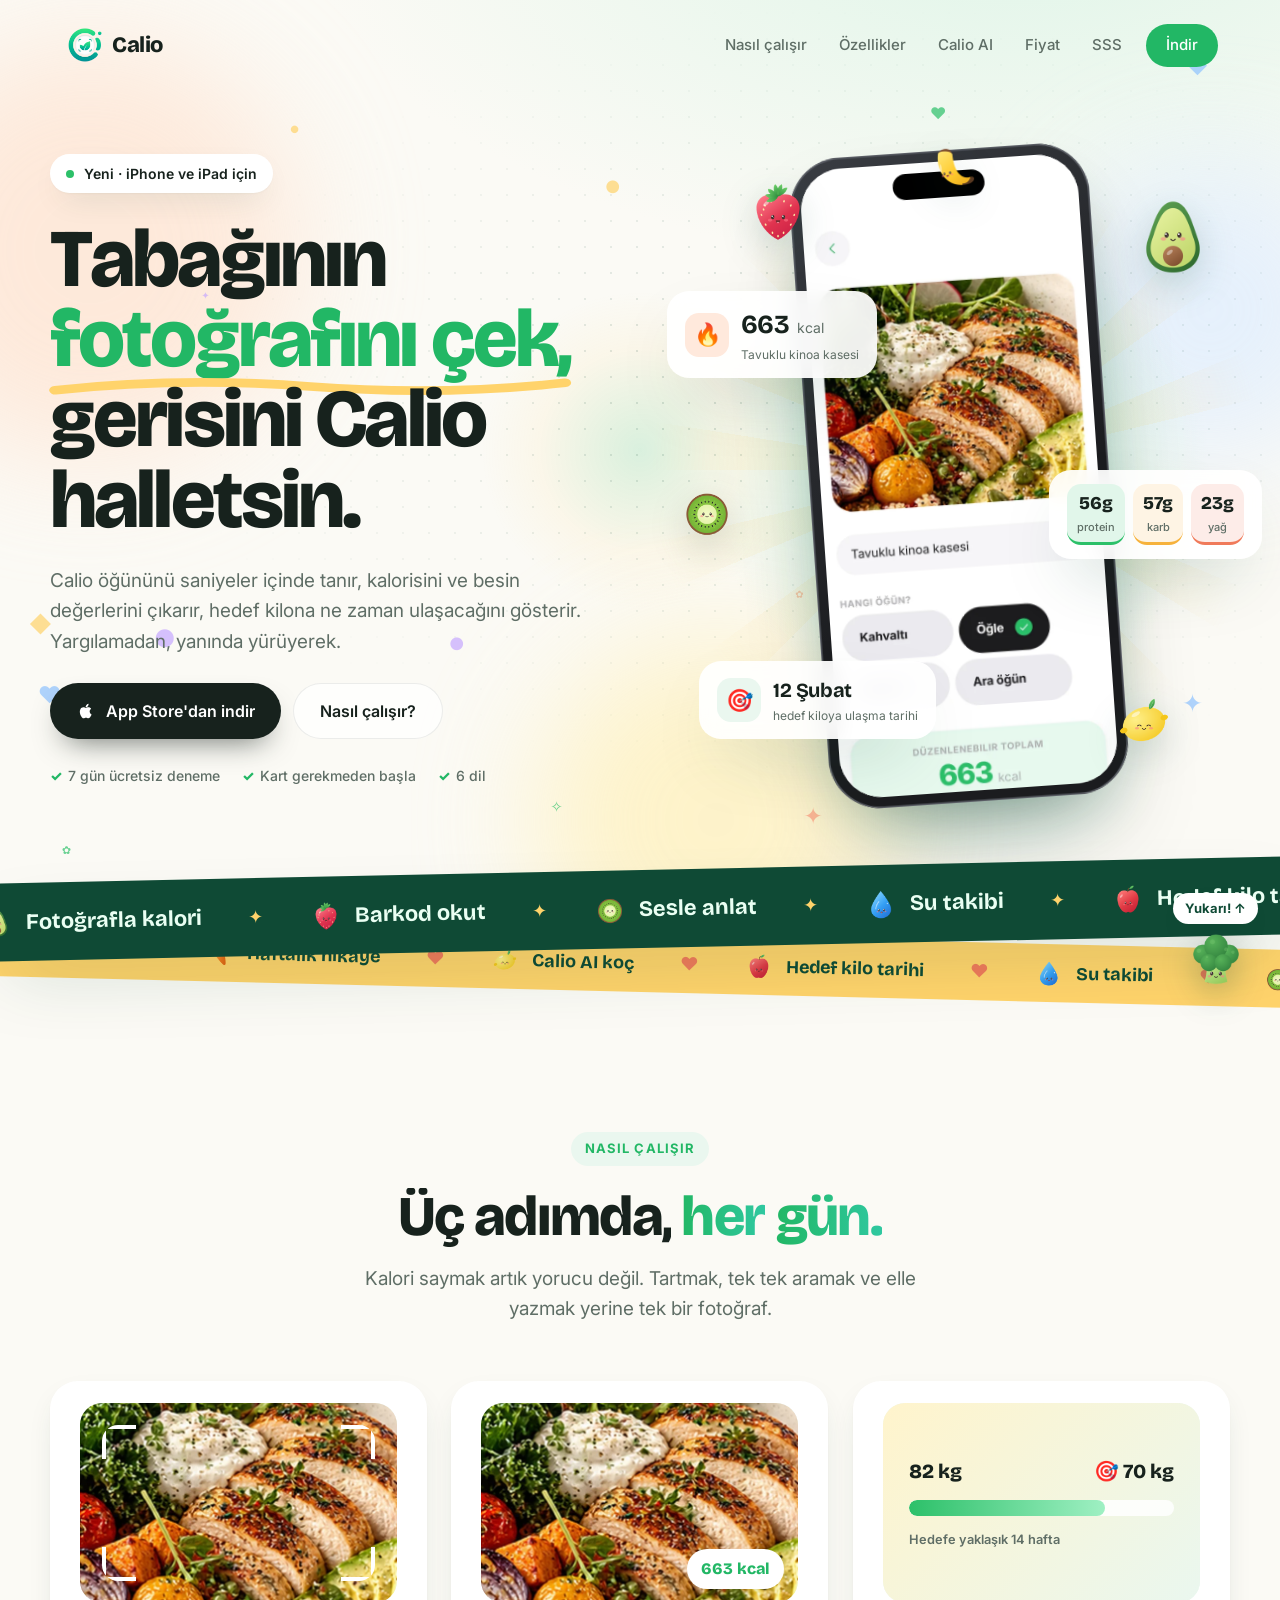
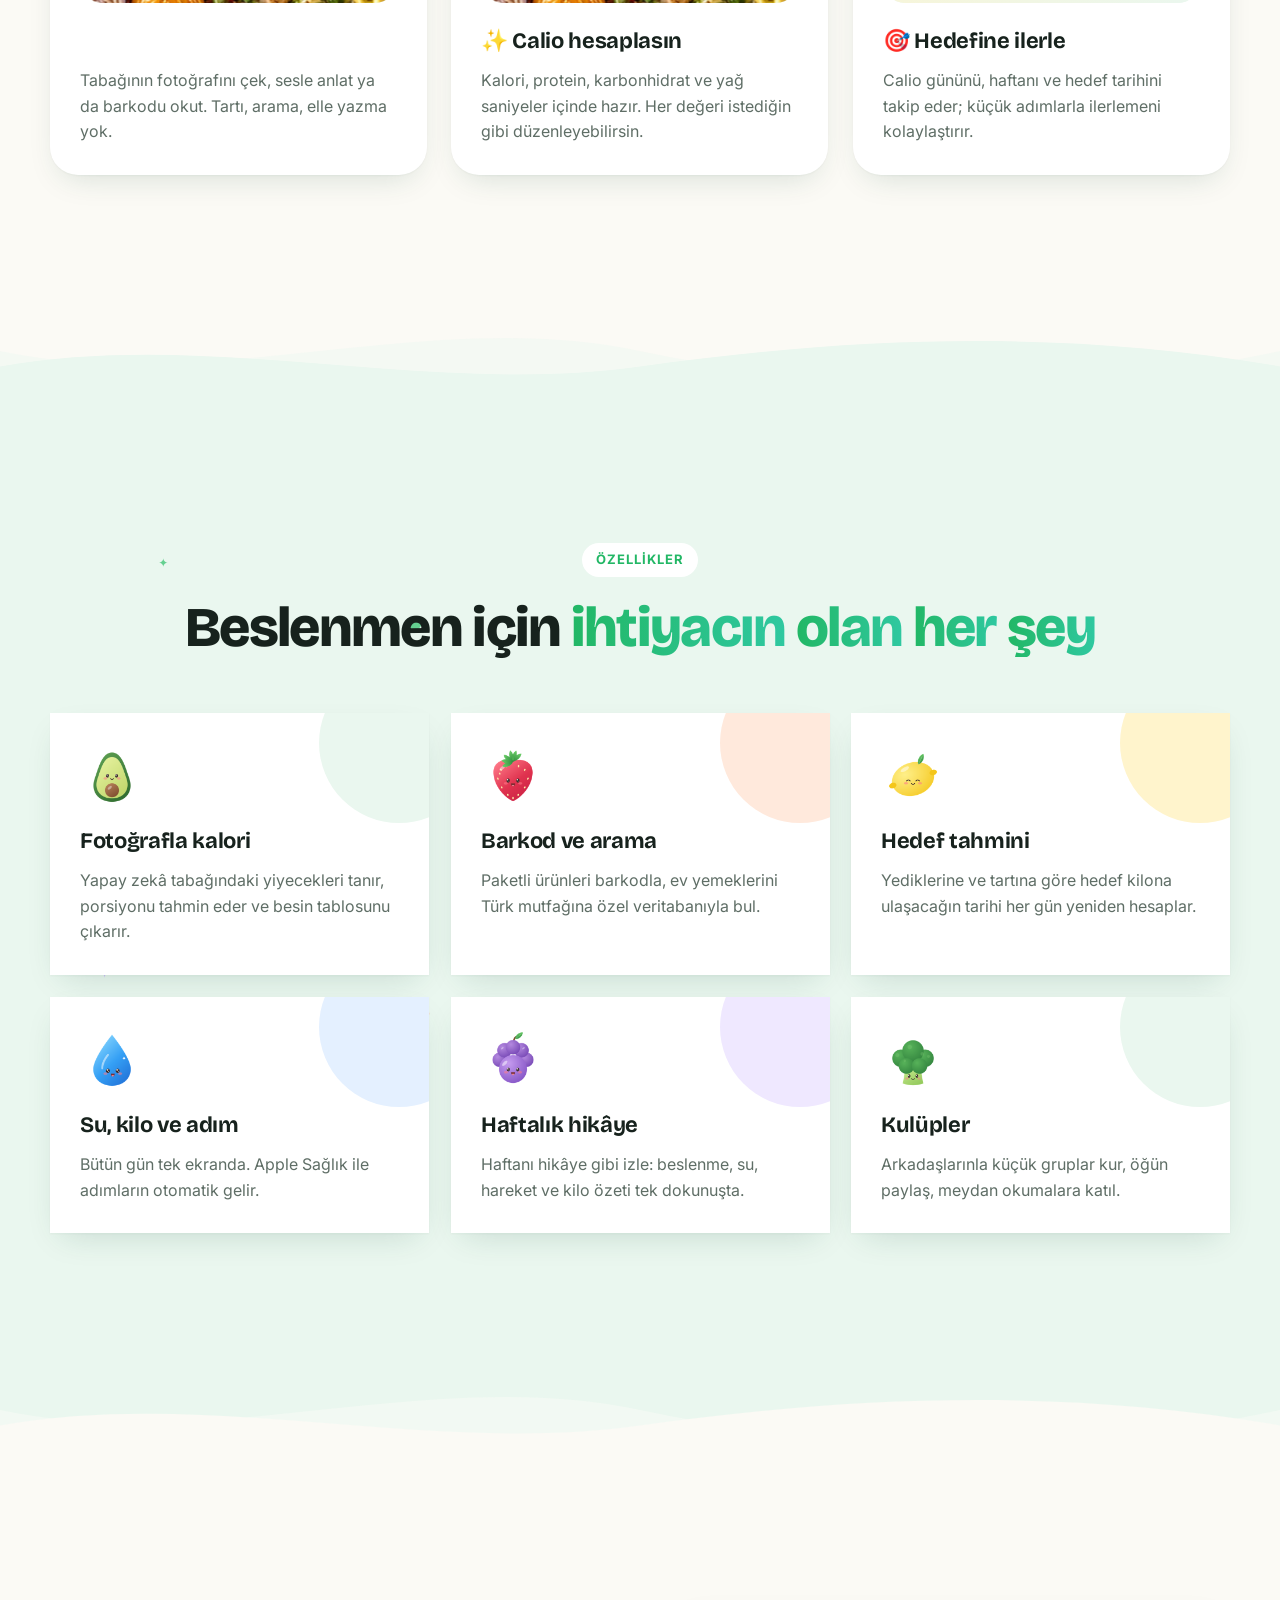
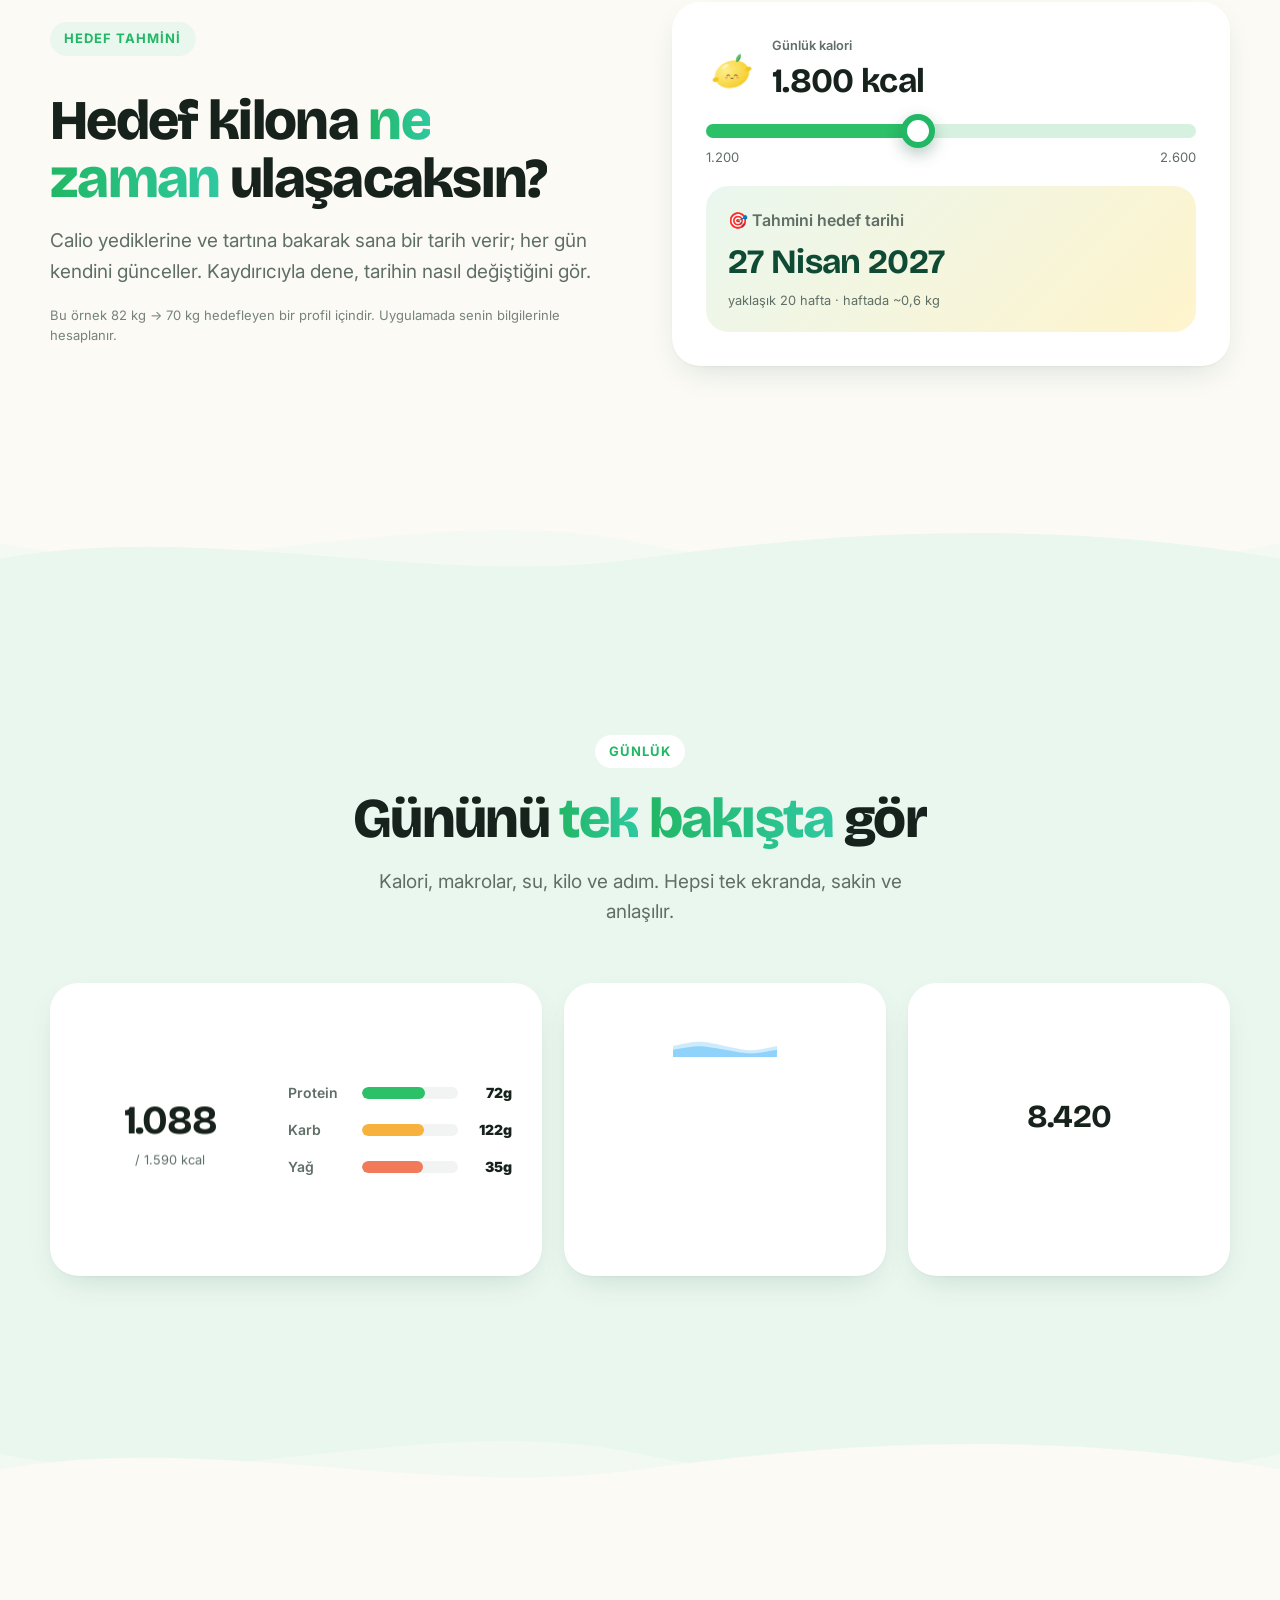
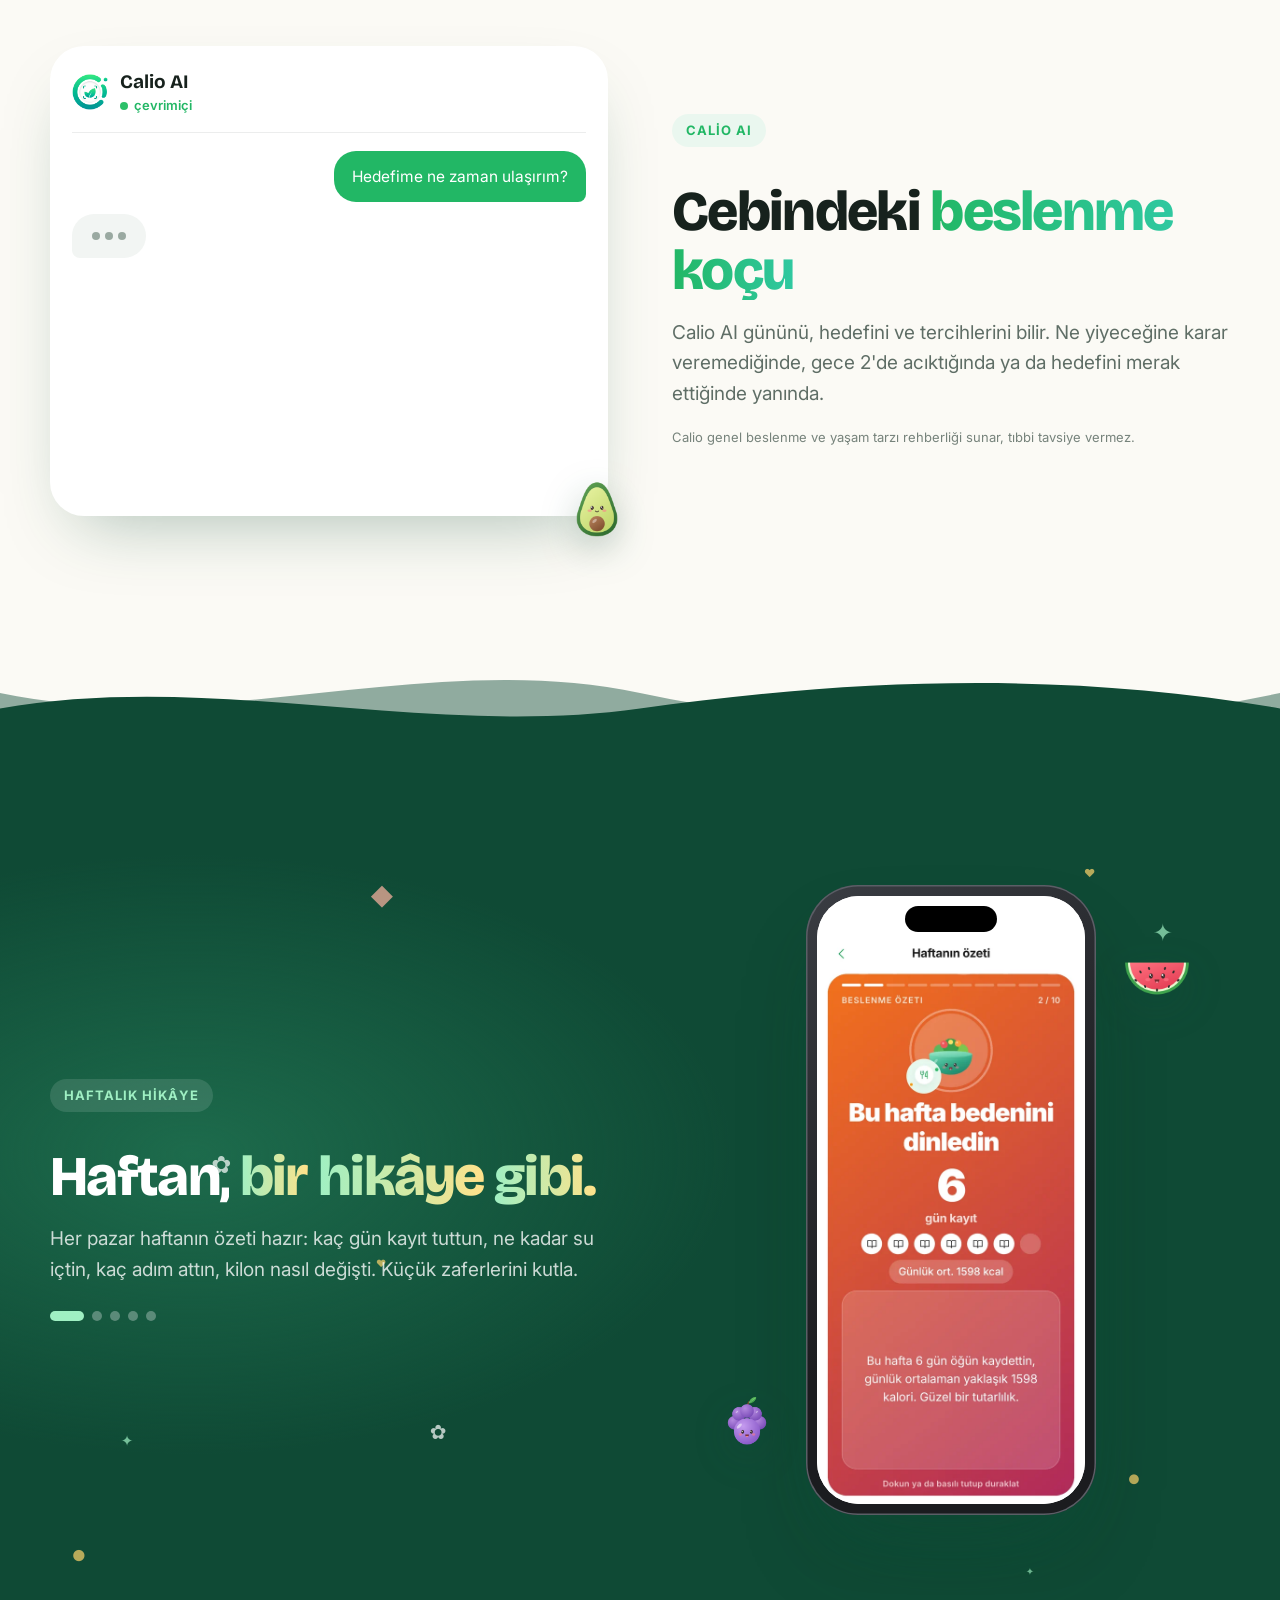
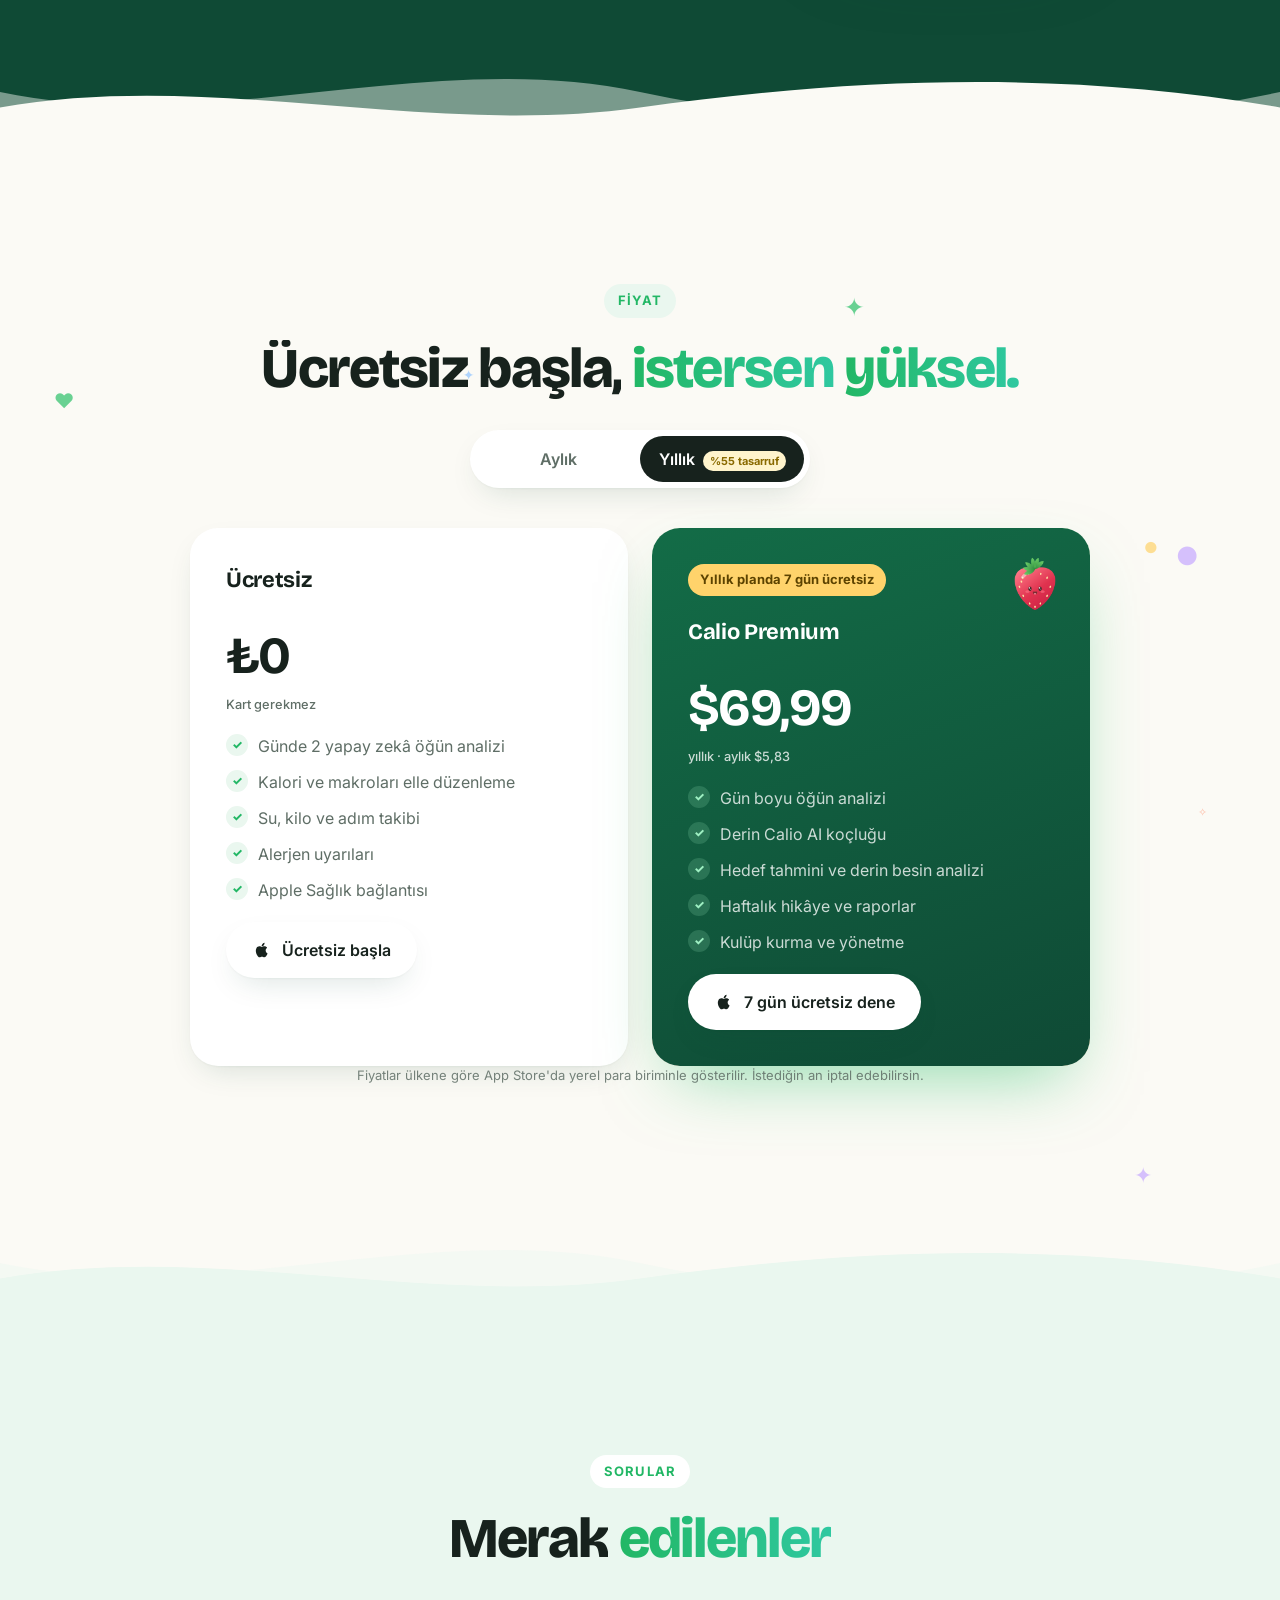
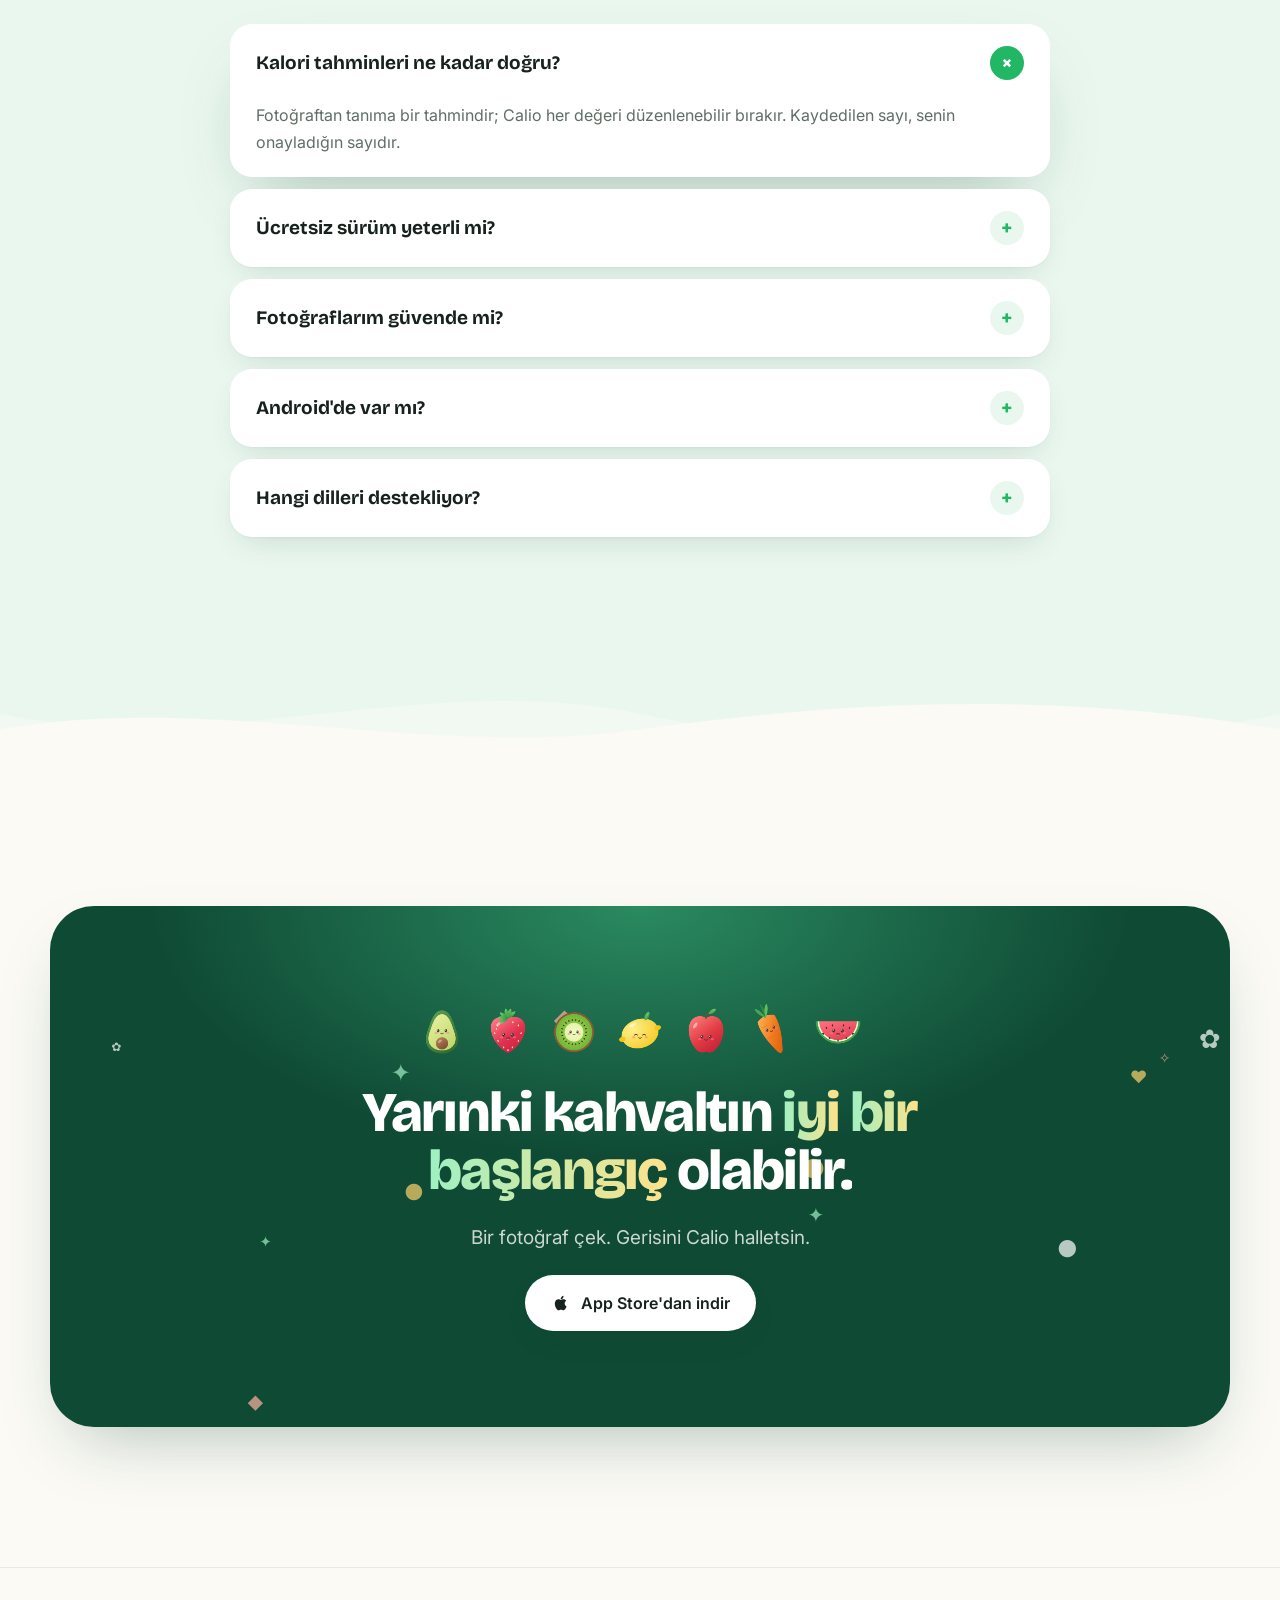
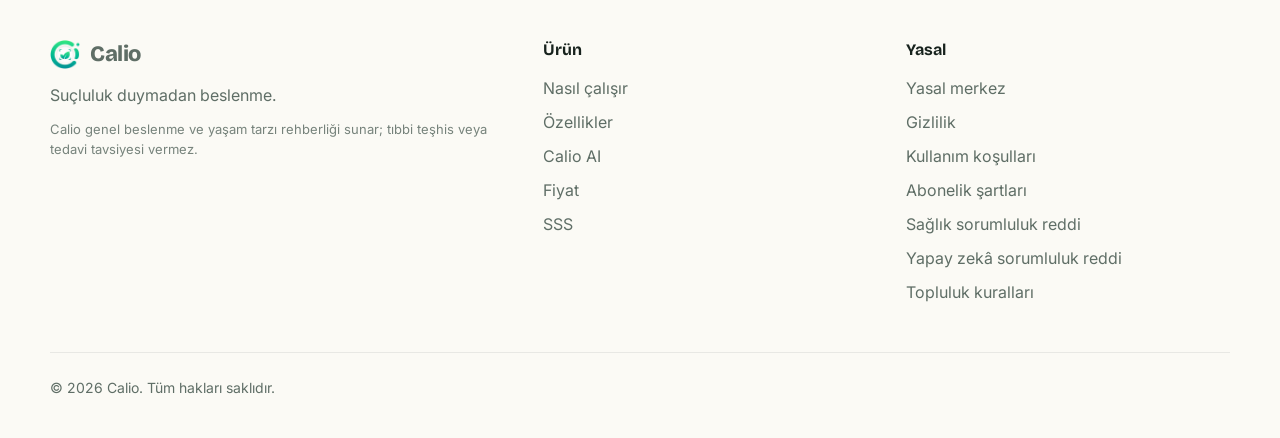
==== commit 72405dad: "Su bardağı animasyonu yumuşatıldı Co-Authored-By: Claude Opus 5.5 <noreply@anthropic.com> Claude-Ses" ====
--- a/index.html
+++ b/index.html
@@ -1,2 +1,2 @@
-<!DOCTYPE html><html lang="tr"><head><meta charSet="utf-8"/><meta name="viewport" content="width=device-width, initial-scale=1"/><link rel="stylesheet" href="/_next/static/css/index.v5iHhS6B.css" data-rsc-css-href="/_next/static/css/index.v5iHhS6B.css" data-precedence="vite-rsc/importer-resources"/><link rel="modulepreload" fetchPriority="low" href="/_next/static/chunks/index-DMZb2pox.js"/><script src="/_next/static/chunks/rolldown-runtime-C60lm6uB.js" type="module" async=""></script><script src="/_next/static/chunks/framework-BaE7mD_r.js" type="module" async=""></script><script src="/_next/static/chunks/app-elements-Drg5O4vw.js" type="module" async=""></script><script src="/_next/static/chunks/hash-D0ldriCF.js" type="module" async=""></script><script src="/_next/static/chunks/record-BdkTR7AP.js" type="module" async=""></script><script src="/_next/static/chunks/app-rsc-cache-busting-CHYJwF6b.js" type="module" async=""></script><script src="/_next/static/chunks/app-rsc-render-mode-IDJu5NEE.js" type="module" async=""></script><script src="/_next/static/chunks/headers-CeAbe3am.js" type="module" async=""></script><script src="/_next/static/chunks/protocol-headers-URL33uU5.js" type="module" async=""></script><script src="/_next/static/chunks/deployment-id-DFhHa9wO.js" type="module" async=""></script><script src="/_next/static/chunks/navigation-errors-wvgRKjB-.js" type="module" async=""></script><link rel="preload" href="https://fonts.googleapis.com/css2?family=Bricolage+Grotesque:opsz,wght@12..96,500..800&amp;family=Inter:wght@400;500;600;700&amp;family=Instrument+Serif:ital@0;1&amp;family=Geist:wght@300;400;500;600;700&amp;display=swap" as="style"/><link rel="modulepreload" href="/_next/static/chunks/layout-segment-context-BVBhoI-7.js" crossorigin=""/><link rel="modulepreload" href="/_next/static/chunks/App-D4MnuTMp.js" crossorigin=""/><title>Calio — Fotoğrafla kalori, yapay zekâ koçla hedef</title><meta name="description" content="Tabağının fotoğrafını çek; Calio kalorini ve makrolarını saniyeler içinde çıkarsın, hedef kilona ne zaman ulaşacağını göstersin."/><meta property="og:title" content="Calio — Fotoğrafla kalori, yapay zekâ koçla hedef"/><meta property="og:description" content="Öğününü tara, tabloyu düzenle, koçla ilerle."/><meta property="og:site_name" content="Calio"/><meta property="og:type" content="website"/><meta property="og:image" content="https://calioapp.xyz/og-landing.png"/><meta property="og:image:width" content="1200"/><meta property="og:image:height" content="630"/><meta property="og:image:alt" content="Calio — Fotoğrafla kalori, yapay zekâ koçla hedef"/><meta name="twitter:card" content="summary_large_image"/><meta name="twitter:title" content="Calio — Fotoğrafla kalori, yapay zekâ koçla hedef"/><meta name="twitter:description" content="Öğününü tara, tabloyu düzenle, koçla ilerle."/><meta name="twitter:image" content="https://calioapp.xyz/og-landing.png"/><link rel="shortcut icon" href="/calio-mark.png"/><link rel="icon" href="/calio-mark.png"/><link rel="preconnect" href="https://fonts.googleapis.com"/><link rel="preconnect" href="https://fonts.gstatic.com" crossorigin="anonymous"/><link href="https://fonts.googleapis.com/css2?family=Bricolage+Grotesque:opsz,wght@12..96,500..800&amp;family=Inter:wght@400;500;600;700&amp;family=Instrument+Serif:ital@0;1&amp;family=Geist:wght@300;400;500;600;700&amp;display=swap" rel="stylesheet"/><script>Object.assign(((self[Symbol.for("vinext.navigationRuntime")]??={bootstrap:{routeManifest:null},functions:{}}).bootstrap.rsc??={rsc:[]}),{params:{},nav:{"pathname":"/","searchParams":[]}})</script><link rel="modulepreload" href="/_next/static/chunks/index-DMZb2pox.js" />
-</head><body><div class="cl"><a href="#nasil" class="cl-skip">İçeriğe geç</a><div class="cl-progress" aria-hidden="true" style="transform:scaleX(0)"></div><div class="cl-glow" aria-hidden="true"></div><div class="cl-fx-layer" aria-hidden="true"></div><header class="cl-nav "><div class="cl-nav__inner"><a href="#top" class="cl-brand" aria-label="Calio ana sayfa"><img src="/web/logo.png" alt="" width="34" height="34"/><span>Calio</span></a><nav class="cl-nav__links " aria-label="Ana menü"><a href="#nasil">Nasıl çalışır</a><a href="#ozellikler">Özellikler</a><a href="#koc">Calio AI</a><a href="#fiyat">Fiyat</a><a href="#sss">SSS</a><a class="cl-nav__cta" href="https://apps.apple.com/app/id6783925898" target="_blank" rel="noopener noreferrer">İndir</a></nav><button class="cl-burger " aria-label="Menüyü aç" aria-expanded="false"><span></span><span></span></button></div></header><main class="cl-main" id="icerik"><section class="cl-hero" id="top"><div class="cl-blob cl-blob--a"></div><div class="cl-blob cl-blob--b"></div><div class="cl-blob cl-blob--c"></div><div class="cl-hero__grid-bg" aria-hidden="true"></div><div class="cl-sprinkles" aria-hidden="true"><span style="left:90.18%;top:25.08%;font-size:12px;color:#2cc069;animation-delay:-7.56s;animation-duration:10.41s">✦</span><span style="left:22.62%;top:13.91%;font-size:10px;color:#ffd36b;animation-delay:-1.14s;animation-duration:8.83s">●</span><span style="left:62.12%;top:66.67%;font-size:10px;color:#ff9f80;animation-delay:-5.89s;animation-duration:6.96s">✿</span><span style="left:92.77%;top:5.76%;font-size:20px;color:#8fc3ff;animation-delay:-3.77s;animation-duration:11.65s">◆</span><span style="left:15.72%;top:32.68%;font-size:10px;color:#c6a8ff;animation-delay:-1.28s;animation-duration:6.63s">✦</span><span style="left:72.64%;top:11.45%;font-size:16px;color:#2cc069;animation-delay:-7.53s;animation-duration:6.18s">♥</span><span style="left:47.29%;top:19.90%;font-size:17px;color:#ffd36b;animation-delay:-0.84s;animation-duration:6.02s">●</span><span style="left:17.33%;top:31.39%;font-size:16px;color:#ff9f80;animation-delay:-0.24s;animation-duration:9.80s">✧</span><span style="left:92.35%;top:77.85%;font-size:25px;color:#8fc3ff;animation-delay:-0.02s;animation-duration:6.06s">✦</span><span style="left:12.02%;top:70.52%;font-size:24px;color:#c6a8ff;animation-delay:-5.06s;animation-duration:8.07s">●</span><span style="left:4.82%;top:95.68%;font-size:11px;color:#2cc069;animation-delay:-0.08s;animation-duration:8.56s">✿</span><span style="left:2.29%;top:69.13%;font-size:22px;color:#ffd36b;animation-delay:-2.76s;animation-duration:8.20s">◆</span><span style="left:62.77%;top:90.77%;font-size:23px;color:#ff9f80;animation-delay:-3.42s;animation-duration:11.58s">✦</span><span style="left:2.98%;top:76.99%;font-size:23px;color:#8fc3ff;animation-delay:-2.93s;animation-duration:11.10s">♥</span><span style="left:35.11%;top:71.79%;font-size:17px;color:#c6a8ff;animation-delay:-7.44s;animation-duration:6.46s">●</span><span style="left:42.99%;top:90.46%;font-size:15px;color:#2cc069;animation-delay:-6.79s;animation-duration:10.34s">✧</span></div><div class="cl-wrap cl-hero__grid"><div class="cl-hero__copy"><span class="cl-badge cl-pop" style="animation-delay:0.05s"><i class="cl-dot"></i> <!-- -->Yeni · iPhone ve iPad için</span><h1 class="cl-h1" aria-label="Tabağının fotoğrafını çek, gerisini Calio halletsin."><span class="cl-line" aria-hidden="true"><span class="cl-wordc"><span class="cl-char" style="--c:0"><span>T</span></span><span class="cl-char" style="--c:1"><span>a</span></span><span class="cl-char" style="--c:2"><span>b</span></span><span class="cl-char" style="--c:3"><span>a</span></span><span class="cl-char" style="--c:4"><span>ğ</span></span><span class="cl-char" style="--c:5"><span>ı</span></span><span class="cl-char" style="--c:6"><span>n</span></span><span class="cl-char" style="--c:7"><span>ı</span></span><span class="cl-char" style="--c:8"><span>n</span></span></span></span><span class="cl-line" aria-hidden="true"><span class="cl-mark"><span class="cl-wordc"><span class="cl-char" style="--c:9"><span>f</span></span><span class="cl-char" style="--c:10"><span>o</span></span><span class="cl-char" style="--c:11"><span>t</span></span><span class="cl-char" style="--c:12"><span>o</span></span><span class="cl-char" style="--c:13"><span>ğ</span></span><span class="cl-char" style="--c:14"><span>r</span></span><span class="cl-char" style="--c:15"><span>a</span></span><span class="cl-char" style="--c:16"><span>f</span></span><span class="cl-char" style="--c:17"><span>ı</span></span><span class="cl-char" style="--c:18"><span>n</span></span><span class="cl-char" style="--c:19"><span>ı</span></span></span> <span class="cl-wordc"><span class="cl-char" style="--c:20"><span>ç</span></span><span class="cl-char" style="--c:21"><span>e</span></span><span class="cl-char" style="--c:22"><span>k</span></span><span class="cl-char" style="--c:23"><span>,</span></span></span><svg viewBox="0 0 300 20" preserveAspectRatio="none" aria-hidden="true"><path d="M3 14 Q 75 3 150 11 T 297 8"></path></svg></span></span><span class="cl-line" aria-hidden="true"><span class="cl-wordc"><span class="cl-char" style="--c:24"><span>g</span></span><span class="cl-char" style="--c:25"><span>e</span></span><span class="cl-char" style="--c:26"><span>r</span></span><span class="cl-char" style="--c:27"><span>i</span></span><span class="cl-char" style="--c:28"><span>s</span></span><span class="cl-char" style="--c:29"><span>i</span></span><span class="cl-char" style="--c:30"><span>n</span></span><span class="cl-char" style="--c:31"><span>i</span></span></span> <span class="cl-wordc"><span class="cl-char" style="--c:32"><span>C</span></span><span class="cl-char" style="--c:33"><span>a</span></span><span class="cl-char" style="--c:34"><span>l</span></span><span class="cl-char" style="--c:35"><span>i</span></span><span class="cl-char" style="--c:36"><span>o</span></span></span></span><span class="cl-line" aria-hidden="true"><span class="cl-wordc"><span class="cl-char" style="--c:37"><span>h</span></span><span class="cl-char" style="--c:38"><span>a</span></span><span class="cl-char" style="--c:39"><span>l</span></span><span class="cl-char" style="--c:40"><span>l</span></span><span class="cl-char" style="--c:41"><span>e</span></span><span class="cl-char" style="--c:42"><span>t</span></span><span class="cl-char" style="--c:43"><span>s</span></span><span class="cl-char" style="--c:44"><span>i</span></span><span class="cl-char" style="--c:45"><span>n</span></span><span class="cl-char" style="--c:46"><span>.</span></span></span></span></h1><p class="cl-lead cl-pop" style="animation-delay:0.55s">Calio öğününü saniyeler içinde tanır, kalorisini ve besin değerlerini çıkarır, hedef kilona ne zaman ulaşacağını gösterir. Yargılamadan, yanında yürüyerek.</p><div class="cl-hero__ctas cl-pop" style="animation-delay:0.7s"><a class="cl-btn cl-btn--store cl-btn--dark" href="https://apps.apple.com/app/id6783925898" target="_blank" rel="noopener noreferrer"><svg viewBox="0 0 24 24" width="20" height="20" aria-hidden="true" fill="currentColor"><path d="M16.37 12.6c-.02-2.2 1.8-3.26 1.88-3.31-1.03-1.5-2.62-1.7-3.18-1.73-1.35-.14-2.64.8-3.33.8-.69 0-1.74-.78-2.86-.76-1.47.02-2.83.86-3.59 2.17-1.53 2.65-.39 6.58 1.1 8.73.73 1.05 1.6 2.23 2.73 2.19 1.1-.04 1.51-.71 2.84-.71 1.32 0 1.7.71 2.86.69 1.18-.02 1.93-1.07 2.65-2.13.84-1.22 1.18-2.41 1.2-2.47-.03-.01-2.3-.88-2.3-3.47zM14.2 6.16c.6-.73 1.01-1.75.9-2.76-.87.04-1.92.58-2.54 1.31-.56.64-1.05 1.67-.92 2.66.97.08 1.96-.49 2.56-1.21z"></path></svg><span>App Store&#x27;dan indir</span></a><a class="cl-btn cl-btn--ghost" href="#nasil">Nasıl çalışır?</a></div><ul class="cl-proof cl-pop" style="animation-delay:0.85s"><li><span aria-hidden="true">✓</span>7 gün ücretsiz deneme</li><li><span aria-hidden="true">✓</span>Kart gerekmeden başla</li><li><span aria-hidden="true">✓</span>6 dil</li></ul></div><div class="cl-hero__visual"><div class="cl-hero__sun" aria-hidden="true"></div><div class="cl-hero__halo"></div><div class="cl-hero__phone cl-par" style="--py:0px;--d:0.3"><div class="cl-phone "><div class="cl-phone__screen"><span class="cl-phone__island" aria-hidden="true"></span><img src="/web/screen-meal.webp" alt="Calio&#x27;da tavuklu kinoa kasesinin kalori analizi" loading="lazy" decoding="async"/></div></div></div><div class="cl-chip cl-chip--kcal cl-par" style="--py:0px;--d:1"><span class="cl-chip__emoji">🔥</span><div><b>0</b> kcal<small>Tavuklu kinoa kasesi</small></div></div><div class="cl-chip cl-chip--macro cl-par" style="--py:0px;--d:-0.9"><span class="cl-macro" style="--c:#2CC069">56g <small>protein</small></span><span class="cl-macro" style="--c:#F6B23C">57g <small>karb</small></span><span class="cl-macro" style="--c:#F07A5A">23g <small>yağ</small></span></div><div class="cl-chip cl-chip--goal cl-par" style="--py:0px;--d:0.7"><span class="cl-chip__emoji">🎯</span><div><b>12 Şubat</b><small>hedef kiloya ulaşma tarihi</small></div></div><img src="/web/mascots/avocado.png" alt="" aria-hidden="true" width="92" height="92" class="cl-mascot cl-m cl-m--1 cl-par" style="--py:0px;--d:-1.6" loading="lazy" decoding="async"/><img src="/web/mascots/strawberry.png" alt="" aria-hidden="true" width="70" height="70" class="cl-mascot cl-m cl-m--2 cl-par" style="--py:0px;--d:1.8" loading="lazy" decoding="async"/><img src="/web/mascots/lemon.png" alt="" aria-hidden="true" width="64" height="64" class="cl-mascot cl-m cl-m--3 cl-par" style="--py:0px;--d:-1.2" loading="lazy" decoding="async"/><img src="/web/mascots/kiwi.png" alt="" aria-hidden="true" width="58" height="58" class="cl-mascot cl-m cl-m--4 cl-par" style="--py:0px;--d:1.4" loading="lazy" decoding="async"/><img src="/web/mascots/banana.png" alt="" aria-hidden="true" width="54" height="54" class="cl-mascot cl-m cl-m--7 cl-par" style="--py:0px;--d:-2" loading="lazy" decoding="async"/></div></div></section><div class="cl-tickers" aria-hidden="true"><div class="cl-ticker"><div class="cl-ticker__track"><span class="cl-ticker__item"><img src="/web/mascots/avocado.png" alt="" aria-hidden="true" width="34" height="34" class="cl-mascot " loading="lazy" decoding="async"/>Fotoğrafla kalori<i>✦</i></span><span class="cl-ticker__item"><img src="/web/mascots/strawberry.png" alt="" aria-hidden="true" width="34" height="34" class="cl-mascot " loading="lazy" decoding="async"/>Barkod okut<i>✦</i></span><span class="cl-ticker__item"><img src="/web/mascots/kiwi.png" alt="" aria-hidden="true" width="34" height="34" class="cl-mascot " loading="lazy" decoding="async"/>Sesle anlat<i>✦</i></span><span class="cl-ticker__item"><img src="/web/mascots/drop.png" alt="" aria-hidden="true" width="34" height="34" class="cl-mascot " loading="lazy" decoding="async"/>Su takibi<i>✦</i></span><span class="cl-ticker__item"><img src="/web/mascots/apple.png" alt="" aria-hidden="true" width="34" height="34" class="cl-mascot " loading="lazy" decoding="async"/>Hedef kilo tarihi<i>✦</i></span><span class="cl-ticker__item"><img src="/web/mascots/lemon.png" alt="" aria-hidden="true" width="34" height="34" class="cl-mascot " loading="lazy" decoding="async"/>Calio AI koç<i>✦</i></span><span class="cl-ticker__item"><img src="/web/mascots/carrot.png" alt="" aria-hidden="true" width="34" height="34" class="cl-mascot " loading="lazy" decoding="async"/>Haftalık hikâye<i>✦</i></span><span class="cl-ticker__item"><img src="/web/mascots/broccoli.png" alt="" aria-hidden="true" width="34" height="34" class="cl-mascot " loading="lazy" decoding="async"/>Kulüpler<i>✦</i></span><span class="cl-ticker__item"><img src="/web/mascots/avocado.png" alt="" aria-hidden="true" width="34" height="34" class="cl-mascot " loading="lazy" decoding="async"/>Fotoğrafla kalori<i>✦</i></span><span class="cl-ticker__item"><img src="/web/mascots/strawberry.png" alt="" aria-hidden="true" width="34" height="34" class="cl-mascot " loading="lazy" decoding="async"/>Barkod okut<i>✦</i></span><span class="cl-ticker__item"><img src="/web/mascots/kiwi.png" alt="" aria-hidden="true" width="34" height="34" class="cl-mascot " loading="lazy" decoding="async"/>Sesle anlat<i>✦</i></span><span class="cl-ticker__item"><img src="/web/mascots/drop.png" alt="" aria-hidden="true" width="34" height="34" class="cl-mascot " loading="lazy" decoding="async"/>Su takibi<i>✦</i></span><span class="cl-ticker__item"><img src="/web/mascots/apple.png" alt="" aria-hidden="true" width="34" height="34" class="cl-mascot " loading="lazy" decoding="async"/>Hedef kilo tarihi<i>✦</i></span><span class="cl-ticker__item"><img src="/web/mascots/lemon.png" alt="" aria-hidden="true" width="34" height="34" class="cl-mascot " loading="lazy" decoding="async"/>Calio AI koç<i>✦</i></span><span class="cl-ticker__item"><img src="/web/mascots/carrot.png" alt="" aria-hidden="true" width="34" height="34" class="cl-mascot " loading="lazy" decoding="async"/>Haftalık hikâye<i>✦</i></span><span class="cl-ticker__item"><img src="/web/mascots/broccoli.png" alt="" aria-hidden="true" width="34" height="34" class="cl-mascot " loading="lazy" decoding="async"/>Kulüpler<i>✦</i></span></div></div><div class="cl-ticker cl-ticker--alt"><div class="cl-ticker__track cl-ticker__track--rev"><span class="cl-ticker__item"><img src="/web/mascots/broccoli.png" alt="" aria-hidden="true" width="30" height="30" class="cl-mascot " loading="lazy" decoding="async"/>Kulüpler<i>♥</i></span><span class="cl-ticker__item"><img src="/web/mascots/carrot.png" alt="" aria-hidden="true" width="30" height="30" class="cl-mascot " loading="lazy" decoding="async"/>Haftalık hikâye<i>♥</i></span><span class="cl-ticker__item"><img src="/web/mascots/lemon.png" alt="" aria-hidden="true" width="30" height="30" class="cl-mascot " loading="lazy" decoding="async"/>Calio AI koç<i>♥</i></span><span class="cl-ticker__item"><img src="/web/mascots/apple.png" alt="" aria-hidden="true" width="30" height="30" class="cl-mascot " loading="lazy" decoding="async"/>Hedef kilo tarihi<i>♥</i></span><span class="cl-ticker__item"><img src="/web/mascots/drop.png" alt="" aria-hidden="true" width="30" height="30" class="cl-mascot " loading="lazy" decoding="async"/>Su takibi<i>♥</i></span><span class="cl-ticker__item"><img src="/web/mascots/kiwi.png" alt="" aria-hidden="true" width="30" height="30" class="cl-mascot " loading="lazy" decoding="async"/>Sesle anlat<i>♥</i></span><span class="cl-ticker__item"><img src="/web/mascots/strawberry.png" alt="" aria-hidden="true" width="30" height="30" class="cl-mascot " loading="lazy" decoding="async"/>Barkod okut<i>♥</i></span><span class="cl-ticker__item"><img src="/web/mascots/avocado.png" alt="" aria-hidden="true" width="30" height="30" class="cl-mascot " loading="lazy" decoding="async"/>Fotoğrafla kalori<i>♥</i></span><span class="cl-ticker__item"><img src="/web/mascots/broccoli.png" alt="" aria-hidden="true" width="30" height="30" class="cl-mascot " loading="lazy" decoding="async"/>Kulüpler<i>♥</i></span><span class="cl-ticker__item"><img src="/web/mascots/carrot.png" alt="" aria-hidden="true" width="30" height="30" class="cl-mascot " loading="lazy" decoding="async"/>Haftalık hikâye<i>♥</i></span><span class="cl-ticker__item"><img src="/web/mascots/lemon.png" alt="" aria-hidden="true" width="30" height="30" class="cl-mascot " loading="lazy" decoding="async"/>Calio AI koç<i>♥</i></span><span class="cl-ticker__item"><img src="/web/mascots/apple.png" alt="" aria-hidden="true" width="30" height="30" class="cl-mascot " loading="lazy" decoding="async"/>Hedef kilo tarihi<i>♥</i></span><span class="cl-ticker__item"><img src="/web/mascots/drop.png" alt="" aria-hidden="true" width="30" height="30" class="cl-mascot " loading="lazy" decoding="async"/>Su takibi<i>♥</i></span><span class="cl-ticker__item"><img src="/web/mascots/kiwi.png" alt="" aria-hidden="true" width="30" height="30" class="cl-mascot " loading="lazy" decoding="async"/>Sesle anlat<i>♥</i></span><span class="cl-ticker__item"><img src="/web/mascots/strawberry.png" alt="" aria-hidden="true" width="30" height="30" class="cl-mascot " loading="lazy" decoding="async"/>Barkod okut<i>♥</i></span><span class="cl-ticker__item"><img src="/web/mascots/avocado.png" alt="" aria-hidden="true" width="30" height="30" class="cl-mascot " loading="lazy" decoding="async"/>Fotoğrafla kalori<i>♥</i></span></div></div></div><section class="cl-section" id="nasil"><div class="cl-wrap"><div class="cl-head cl-head--center" data-reveal="true"><span class="cl-eyebrow">Nasıl çalışır</span><h2 class="cl-h2 cl-words"><span><span class="cl-word"><span style="--i:0">Üç</span></span> <span class="cl-word"><span style="--i:1">adımda,</span></span> </span><em><span class="cl-word"><span style="--i:2">her</span></span> <span class="cl-word"><span style="--i:3">gün.</span></span></em></h2><p class="cl-lead">Kalori saymak artık yorucu değil. Tartmak, tek tek aramak ve elle yazmak yerine tek bir fotoğraf.</p></div><div class="cl-steps"><article class="cl-card cl-step cl-tilt" data-reveal="true" style="transition-delay:0s"><div class="cl-step__visual cl-step__visual--0"><div class="cl-cam"><img src="/web/meal-photo.webp" alt="" loading="lazy"/><span class="cl-cam__frame"></span><span class="cl-cam__flash"></span></div></div><span class="cl-step__num">0<!-- -->1</span><h3 class="cl-h3"><span aria-hidden="true">📸</span> <!-- -->Çek</h3><p>Tabağının fotoğrafını çek, sesle anlat ya da barkodu okut. Tartı, arama, elle yazma yok.</p></article><article class="cl-card cl-step cl-tilt" data-reveal="true" style="transition-delay:0.12s"><div class="cl-step__visual cl-step__visual--1"><div class="cl-scan"><img src="/web/meal-photo.webp" alt="" loading="lazy"/><span class="cl-scan__line"></span><span class="cl-scan__tag">663 kcal</span></div></div><span class="cl-step__num">0<!-- -->2</span><h3 class="cl-h3"><span aria-hidden="true">✨</span> <!-- -->Calio hesaplasın</h3><p>Kalori, protein, karbonhidrat ve yağ saniyeler içinde hazır. Her değeri istediğin gibi düzenleyebilirsin.</p></article><article class="cl-card cl-step cl-tilt" data-reveal="true" style="transition-delay:0.24s"><div class="cl-step__visual cl-step__visual--2"><div class="cl-goalbar"><div class="cl-goalbar__row"><span>82 kg</span><span>🎯 70 kg</span></div><div class="cl-goalbar__track"><i></i></div><small>Hedefe yaklaşık 14 hafta</small></div></div><span class="cl-step__num">0<!-- -->3</span><h3 class="cl-h3"><span aria-hidden="true">🎯</span> <!-- -->Hedefine ilerle</h3><p>Calio gününü, haftanı ve hedef tarihini takip eder; küçük adımlarla ilerlemeni kolaylaştırır.</p></article></div></div></section><div class="cl-wave-div" aria-hidden="true" style="background:#fbfaf5"><svg viewBox="0 0 2880 120" preserveAspectRatio="none" class="cl-wave-div__b"><path fill="#eaf7ef" opacity="0.45" d="M0 60 C 240 120 480 0 720 60 S 1200 120 1440 60 S 1920 0 2160 60 S 2640 120 2880 60 V120 H0 Z"></path></svg><svg viewBox="0 0 2880 120" preserveAspectRatio="none" class="cl-wave-div__a"><path fill="#eaf7ef" d="M0 70 C 240 20 480 110 720 70 S 1200 20 1440 70 S 1920 110 2160 70 S 2640 20 2880 70 V120 H0 Z"></path></svg></div><section class="cl-section cl-section--tint" id="ozellikler"><div class="cl-sprinkles" aria-hidden="true"><span style="left:12.36%;top:15.51%;font-size:12px;color:#2cc069;animation-delay:-2.38s;animation-duration:7.86s">✦</span><span style="left:47.13%;top:45.48%;font-size:17px;color:#ffd36b;animation-delay:-0.46s;animation-duration:11.16s">●</span><span style="left:32.45%;top:61.66%;font-size:18px;color:#ff9f80;animation-delay:-2.47s;animation-duration:7.66s">✿</span><span style="left:30.55%;top:67.57%;font-size:23px;color:#8fc3ff;animation-delay:-6.88s;animation-duration:10.97s">◆</span><span style="left:7.57%;top:57.16%;font-size:18px;color:#c6a8ff;animation-delay:-2.22s;animation-duration:6.81s">✦</span><span style="left:31.68%;top:21.84%;font-size:16px;color:#2cc069;animation-delay:-6.63s;animation-duration:8.68s">♥</span><span style="left:84.51%;top:46.57%;font-size:17px;color:#ffd36b;animation-delay:-1.08s;animation-duration:9.08s">●</span><span style="left:28.59%;top:49.29%;font-size:16px;color:#ff9f80;animation-delay:-3.58s;animation-duration:11.04s">✧</span><span style="left:81.56%;top:81.98%;font-size:20px;color:#8fc3ff;animation-delay:-4.11s;animation-duration:8.97s">✦</span><span style="left:14.93%;top:43.04%;font-size:17px;color:#c6a8ff;animation-delay:-6.72s;animation-duration:8.31s">●</span><span style="left:44.92%;top:38.00%;font-size:23px;color:#2cc069;animation-delay:-3.96s;animation-duration:8.57s">✿</span><span style="left:51.28%;top:73.23%;font-size:20px;color:#ffd36b;animation-delay:-3.08s;animation-duration:8.26s">◆</span></div><div class="cl-wrap"><div class="cl-head cl-head--center" data-reveal="true"><span class="cl-eyebrow">Özellikler</span><h2 class="cl-h2 cl-words"><span><span class="cl-word"><span style="--i:0">Beslenmen</span></span> <span class="cl-word"><span style="--i:1">için</span></span> </span><em><span class="cl-word"><span style="--i:2">ihtiyacın</span></span> <span class="cl-word"><span style="--i:3">olan</span></span> <span class="cl-word"><span style="--i:4">her</span></span> <span class="cl-word"><span style="--i:5">şey</span></span></em></h2></div><div class="cl-features"><article class="cl-card cl-feature cl-tilt cl-tint--mint" data-reveal="true" style="transition-delay:0s;--r:-3deg"><img src="/web/mascots/avocado.png" alt="" aria-hidden="true" width="64" height="64" class="cl-mascot cl-feature__mascot" style="animation-delay:0s" loading="lazy" decoding="async"/><h3 class="cl-h3">Fotoğrafla kalori</h3><p>Yapay zekâ tabağındaki yiyecekleri tanır, porsiyonu tahmin eder ve besin tablosunu çıkarır.</p></article><article class="cl-card cl-feature cl-tilt cl-tint--peach" data-reveal="true" style="transition-delay:0.1s;--r:3deg"><img src="/web/mascots/strawberry.png" alt="" aria-hidden="true" width="64" height="64" class="cl-mascot cl-feature__mascot" style="animation-delay:-0.7s" loading="lazy" decoding="async"/><h3 class="cl-h3">Barkod ve arama</h3><p>Paketli ürünleri barkodla, ev yemeklerini Türk mutfağına özel veritabanıyla bul.</p></article><article class="cl-card cl-feature cl-tilt cl-tint--butter" data-reveal="true" style="transition-delay:0.2s;--r:-3deg"><img src="/web/mascots/lemon.png" alt="" aria-hidden="true" width="64" height="64" class="cl-mascot cl-feature__mascot" style="animation-delay:-1.4s" loading="lazy" decoding="async"/><h3 class="cl-h3">Hedef tahmini</h3><p>Yediklerine ve tartına göre hedef kilona ulaşacağın tarihi her gün yeniden hesaplar.</p></article><article class="cl-card cl-feature cl-tilt cl-tint--sky" data-reveal="true" style="transition-delay:0s;--r:3deg"><img src="/web/mascots/drop.png" alt="" aria-hidden="true" width="64" height="64" class="cl-mascot cl-feature__mascot" style="animation-delay:-2.0999999999999996s" loading="lazy" decoding="async"/><h3 class="cl-h3">Su, kilo ve adım</h3><p>Bütün gün tek ekranda. Apple Sağlık ile adımların otomatik gelir.</p></article><article class="cl-card cl-feature cl-tilt cl-tint--lilac" data-reveal="true" style="transition-delay:0.1s;--r:-3deg"><img src="/web/mascots/grape.png" alt="" aria-hidden="true" width="64" height="64" class="cl-mascot cl-feature__mascot" style="animation-delay:-2.8s" loading="lazy" decoding="async"/><h3 class="cl-h3">Haftalık hikâye</h3><p>Haftanı hikâye gibi izle: beslenme, su, hareket ve kilo özeti tek dokunuşta.</p></article><article class="cl-card cl-feature cl-tilt cl-tint--mint" data-reveal="true" style="transition-delay:0.2s;--r:3deg"><img src="/web/mascots/broccoli.png" alt="" aria-hidden="true" width="64" height="64" class="cl-mascot cl-feature__mascot" style="animation-delay:-3.5s" loading="lazy" decoding="async"/><h3 class="cl-h3">Kulüpler</h3><p>Arkadaşlarınla küçük gruplar kur, öğün paylaş, meydan okumalara katıl.</p></article></div></div></section><div class="cl-wave-div" aria-hidden="true" style="background:#eaf7ef"><svg viewBox="0 0 2880 120" preserveAspectRatio="none" class="cl-wave-div__b"><path fill="#fbfaf5" opacity="0.45" d="M0 60 C 240 120 480 0 720 60 S 1200 120 1440 60 S 1920 0 2160 60 S 2640 120 2880 60 V120 H0 Z"></path></svg><svg viewBox="0 0 2880 120" preserveAspectRatio="none" class="cl-wave-div__a"><path fill="#fbfaf5" d="M0 70 C 240 20 480 110 720 70 S 1200 20 1440 70 S 1920 110 2160 70 S 2640 20 2880 70 V120 H0 Z"></path></svg></div><section class="cl-section"><div class="cl-wrap cl-split"><div data-reveal="true"><span class="cl-eyebrow">Hedef tahmini</span><h2 class="cl-h2 cl-words"><span><span class="cl-word"><span style="--i:0">Hedef</span></span> <span class="cl-word"><span style="--i:1">kilona</span></span> </span><em><span class="cl-word"><span style="--i:2">ne</span></span> <span class="cl-word"><span style="--i:3">zaman</span></span></em><span> <span class="cl-word"><span style="--i:4">ulaşacaksın?</span></span></span></h2><p class="cl-lead">Calio yediklerine ve tartına bakarak sana bir tarih verir; her gün kendini günceller. Kaydırıcıyla dene, tarihin nasıl değiştiğini gör.</p><p class="cl-fine">Bu örnek 82 kg → 70 kg hedefleyen bir profil içindir. Uygulamada senin bilgilerinle hesaplanır.</p></div><div class="cl-card cl-forecast cl-tilt" data-reveal="true"><div class="cl-forecast__top"><img src="/web/mascots/lemon.png" alt="" aria-hidden="true" width="52" height="52" class="cl-mascot " loading="lazy" decoding="async"/><div><small>Günlük kalori</small><b>1.800<!-- --> kcal</b></div></div><input class="cl-range" type="range" min="1200" max="2600" step="50" aria-label="Günlük kalori" style="--p:42.857142857142854%" value="1800"/><div class="cl-range__labels"><span>1.200</span><span>2.600</span></div><div class="cl-forecast__result "><span>🎯 Tahmini hedef tarihi</span><b>…</b><small>yaklaşık <!-- -->20<!-- --> hafta · haftada ~<!-- -->0,6<!-- --> kg</small></div></div></div></section><div class="cl-wave-div" aria-hidden="true" style="background:#fbfaf5"><svg viewBox="0 0 2880 120" preserveAspectRatio="none" class="cl-wave-div__b"><path fill="#eaf7ef" opacity="0.45" d="M0 60 C 240 120 480 0 720 60 S 1200 120 1440 60 S 1920 0 2160 60 S 2640 120 2880 60 V120 H0 Z"></path></svg><svg viewBox="0 0 2880 120" preserveAspectRatio="none" class="cl-wave-div__a"><path fill="#eaf7ef" d="M0 70 C 240 20 480 110 720 70 S 1200 20 1440 70 S 1920 110 2160 70 S 2640 20 2880 70 V120 H0 Z"></path></svg></div><section class="cl-section cl-section--tint"><div class="cl-wrap"><div class="cl-head cl-head--center" data-reveal="true"><span class="cl-eyebrow">Günlük</span><h2 class="cl-h2 cl-words"><span><span class="cl-word"><span style="--i:0">Gününü</span></span> </span><em><span class="cl-word"><span style="--i:1">tek</span></span> <span class="cl-word"><span style="--i:2">bakışta</span></span></em><span> <span class="cl-word"><span style="--i:3">gör</span></span></span></h2><p class="cl-lead">Kalori, makrolar, su, kilo ve adım. Hepsi tek ekranda, sakin ve anlaşılır.</p></div><div class="cl-today"><article class="cl-card cl-today__ring cl-tilt" data-reveal="true"><svg viewBox="0 0 180 180" aria-hidden="true"><circle cx="90" cy="90" r="70" class="cl-ring__bg"></circle><circle cx="90" cy="90" r="70" class="cl-ring__fg" style="stroke-dasharray:439.822971502571;stroke-dashoffset:439.822971502571"></circle></svg><div class="cl-ring__label"><b>0</b><small>/ 1.590 kcal</small></div><div class="cl-bars"><div class="cl-bar"><span>Protein</span><div><i style="width:0;background:#2CC069"></i></div><b>72<!-- -->g</b></div><div class="cl-bar"><span>Karb</span><div><i style="width:0;background:#F6B23C"></i></div><b>122<!-- -->g</b></div><div class="cl-bar"><span>Yağ</span><div><i style="width:0;background:#F07A5A"></i></div><b>35<!-- -->g</b></div></div></article><article class="cl-card cl-today__water cl-tilt" data-reveal="true" style="transition-delay:0.1s"><div class="cl-glass "><div class="cl-glass__water"><span class="cl-wave"></span><span class="cl-wave cl-wave--b"></span></div></div><b>0<!-- --> ml</b><small>/ 2.500 ml su</small></article><article class="cl-card cl-today__steps cl-tilt" data-reveal="true" style="transition-delay:0.2s"><img src="/web/mascots/orange.png" alt="" aria-hidden="true" width="58" height="58" class="cl-mascot cl-bounce" loading="lazy" decoding="async"/><b>0</b><small>adım · Apple Sağlık</small><div class="cl-weight"><span>Kilo</span><b>68,4 kg</b><em>−2,2 kg</em></div></article></div></div></section><div class="cl-wave-div" aria-hidden="true" style="background:#eaf7ef"><svg viewBox="0 0 2880 120" preserveAspectRatio="none" class="cl-wave-div__b"><path fill="#fbfaf5" opacity="0.45" d="M0 60 C 240 120 480 0 720 60 S 1200 120 1440 60 S 1920 0 2160 60 S 2640 120 2880 60 V120 H0 Z"></path></svg><svg viewBox="0 0 2880 120" preserveAspectRatio="none" class="cl-wave-div__a"><path fill="#fbfaf5" d="M0 70 C 240 20 480 110 720 70 S 1200 20 1440 70 S 1920 110 2160 70 S 2640 20 2880 70 V120 H0 Z"></path></svg></div><section class="cl-section" id="koc"><div class="cl-wrap cl-split cl-split--rev"><div data-reveal="true"><span class="cl-eyebrow">Calio AI</span><h2 class="cl-h2 cl-words"><span><span class="cl-word"><span style="--i:0">Cebindeki</span></span> </span><em><span class="cl-word"><span style="--i:1">beslenme</span></span> <span class="cl-word"><span style="--i:2">koçu</span></span></em></h2><p class="cl-lead">Calio AI gününü, hedefini ve tercihlerini bilir. Ne yiyeceğine karar veremediğinde, gece 2&#x27;de acıktığında ya da hedefini merak ettiğinde yanında.</p><p class="cl-fine">Calio genel beslenme ve yaşam tarzı rehberliği sunar, tıbbi tavsiye vermez.</p></div><div class="cl-chat" data-reveal="true"><div class="cl-chat__head"><img src="/web/logo.png" alt="" width="36" height="36"/><div><b>Calio AI</b><small><i class="cl-dot"></i> çevrimiçi</small></div></div><div class="cl-chat__body"></div><img src="/web/mascots/avocado.png" alt="" aria-hidden="true" width="70" height="70" class="cl-mascot cl-chat__mascot" loading="lazy" decoding="async"/></div></div></section><div class="cl-wave-div" aria-hidden="true" style="background:#fbfaf5"><svg viewBox="0 0 2880 120" preserveAspectRatio="none" class="cl-wave-div__b"><path fill="#0f4a35" opacity="0.45" d="M0 60 C 240 120 480 0 720 60 S 1200 120 1440 60 S 1920 0 2160 60 S 2640 120 2880 60 V120 H0 Z"></path></svg><svg viewBox="0 0 2880 120" preserveAspectRatio="none" class="cl-wave-div__a"><path fill="#0f4a35" d="M0 70 C 240 20 480 110 720 70 S 1200 20 1440 70 S 1920 110 2160 70 S 2640 20 2880 70 V120 H0 Z"></path></svg></div><section class="cl-section cl-section--deep"><div class="cl-sprinkles" aria-hidden="true"><span style="left:90.05%;top:18.76%;font-size:24px;color:#9ff0c3;animation-delay:-2.24s;animation-duration:11.17s">✦</span><span style="left:5.59%;top:87.88%;font-size:15px;color:#ffd36b;animation-delay:-0.62s;animation-duration:9.84s">●</span><span style="left:16.50%;top:44.24%;font-size:24px;color:#ffffff;animation-delay:-6.89s;animation-duration:10.44s">✿</span><span style="left:28.92%;top:14.86%;font-size:23px;color:#ffb4a2;animation-delay:-5.12s;animation-duration:10.90s">◆</span><span style="left:9.43%;top:75.31%;font-size:15px;color:#9ff0c3;animation-delay:-5.92s;animation-duration:11.38s">✦</span><span style="left:84.68%;top:13.28%;font-size:11px;color:#ffd36b;animation-delay:-6.53s;animation-duration:7.97s">♥</span><span style="left:63.48%;top:56.55%;font-size:17px;color:#ffffff;animation-delay:-7.18s;animation-duration:11.10s">●</span><span style="left:73.06%;top:48.79%;font-size:23px;color:#ffb4a2;animation-delay:-2.63s;animation-duration:10.88s">✧</span><span style="left:80.41%;top:19.92%;font-size:14px;color:#9ff0c3;animation-delay:-6.80s;animation-duration:7.71s">✦</span><span style="left:88.14%;top:79.72%;font-size:13px;color:#ffd36b;animation-delay:-6.51s;animation-duration:6.25s">●</span><span style="left:33.57%;top:73.90%;font-size:20px;color:#ffffff;animation-delay:-2.28s;animation-duration:8.54s">✿</span><span style="left:83.59%;top:66.55%;font-size:18px;color:#ffb4a2;animation-delay:-0.33s;animation-duration:10.94s">◆</span><span style="left:80.13%;top:90.01%;font-size:10px;color:#9ff0c3;animation-delay:-3.39s;animation-duration:7.59s">✦</span><span style="left:29.41%;top:56.16%;font-size:10px;color:#ffd36b;animation-delay:-6.59s;animation-duration:7.22s">♥</span></div><div class="cl-wrap cl-split"><div data-reveal="true"><span class="cl-eyebrow cl-eyebrow--light">Haftalık hikâye</span><h2 class="cl-h2 cl-h2--light cl-words"><span><span class="cl-word"><span style="--i:0">Haftan,</span></span> </span><em><span class="cl-word"><span style="--i:1">bir</span></span> <span class="cl-word"><span style="--i:2">hikâye</span></span> <span class="cl-word"><span style="--i:3">gibi.</span></span></em></h2><p class="cl-lead cl-lead--light">Her pazar haftanın özeti hazır: kaç gün kayıt tuttun, ne kadar su içtin, kaç adım attın, kilon nasıl değişti. Küçük zaferlerini kutla.</p><div class="cl-dots" role="tablist" aria-label="Hikâye kartları"><button role="tab" aria-selected="true" aria-label="Kart 1" class="is-on"></button><button role="tab" aria-selected="false" aria-label="Kart 2" class=""></button><button role="tab" aria-selected="false" aria-label="Kart 3" class=""></button><button role="tab" aria-selected="false" aria-label="Kart 4" class=""></button><button role="tab" aria-selected="false" aria-label="Kart 5" class=""></button></div></div><div class="cl-story" data-reveal="true"><div class="cl-phone "><div class="cl-phone__screen"><span class="cl-phone__island" aria-hidden="true"></span><div class="cl-story__track" style="transform:translateX(-0%)"><img src="/web/screen-weekly-1.webp" alt="Haftalık hikâye kartı 1" loading="lazy"/><img src="/web/screen-weekly-2.webp" alt="Haftalık hikâye kartı 2" loading="lazy"/><img src="/web/screen-weekly-3.webp" alt="Haftalık hikâye kartı 3" loading="lazy"/><img src="/web/screen-weekly-4.webp" alt="Haftalık hikâye kartı 4" loading="lazy"/><img src="/web/screen-weekly-5.webp" alt="Haftalık hikâye kartı 5" loading="lazy"/></div></div></div><img src="/web/mascots/watermelon.png" alt="" aria-hidden="true" width="80" height="80" class="cl-mascot cl-m cl-m--5" loading="lazy" decoding="async"/><img src="/web/mascots/grape.png" alt="" aria-hidden="true" width="60" height="60" class="cl-mascot cl-m cl-m--6" loading="lazy" decoding="async"/></div></div></section><div class="cl-wave-div" aria-hidden="true" style="background:#0f4a35"><svg viewBox="0 0 2880 120" preserveAspectRatio="none" class="cl-wave-div__b"><path fill="#fbfaf5" opacity="0.45" d="M0 60 C 240 120 480 0 720 60 S 1200 120 1440 60 S 1920 0 2160 60 S 2640 120 2880 60 V120 H0 Z"></path></svg><svg viewBox="0 0 2880 120" preserveAspectRatio="none" class="cl-wave-div__a"><path fill="#fbfaf5" d="M0 70 C 240 20 480 110 720 70 S 1200 20 1440 70 S 1920 110 2160 70 S 2640 20 2880 70 V120 H0 Z"></path></svg></div><section class="cl-section" id="fiyat"><div class="cl-sprinkles" aria-hidden="true"><span style="left:65.91%;top:13.41%;font-size:25px;color:#2cc069;animation-delay:-5.68s;animation-duration:6.14s">✦</span><span style="left:89.41%;top:36.35%;font-size:15px;color:#ffd36b;animation-delay:-7.22s;animation-duration:10.32s">●</span><span style="left:37.86%;top:64.21%;font-size:18px;color:#ff9f80;animation-delay:-0.19s;animation-duration:11.72s">✿</span><span style="left:70.13%;top:44.84%;font-size:20px;color:#8fc3ff;animation-delay:-5.77s;animation-duration:8.13s">◆</span><span style="left:88.60%;top:93.82%;font-size:22px;color:#c6a8ff;animation-delay:-7.63s;animation-duration:11.62s">✦</span><span style="left:4.22%;top:22.33%;font-size:20px;color:#2cc069;animation-delay:-2.85s;animation-duration:7.91s">♥</span><span style="left:71.19%;top:36.37%;font-size:21px;color:#ffd36b;animation-delay:-7.49s;animation-duration:9.12s">●</span><span style="left:93.60%;top:61.06%;font-size:11px;color:#ff9f80;animation-delay:-2.55s;animation-duration:9.83s">✧</span><span style="left:36.16%;top:20.34%;font-size:14px;color:#8fc3ff;animation-delay:-4.17s;animation-duration:10.62s">✦</span><span style="left:91.91%;top:36.45%;font-size:25px;color:#c6a8ff;animation-delay:-5.10s;animation-duration:9.80s">●</span></div><div class="cl-wrap"><div class="cl-head cl-head--center" data-reveal="true"><span class="cl-eyebrow">Fiyat</span><h2 class="cl-h2 cl-words"><span><span class="cl-word"><span style="--i:0">Ücretsiz</span></span> <span class="cl-word"><span style="--i:1">başla,</span></span> </span><em><span class="cl-word"><span style="--i:2">istersen</span></span> <span class="cl-word"><span style="--i:3">yüksel.</span></span></em></h2></div><div class="cl-toggle" role="group" aria-label="Fatura dönemi" data-reveal="true"><button class="">Aylık</button><button class="is-on">Yıllık <span>%55 tasarruf</span></button><i style="transform:translateX(100%)"></i></div><div class="cl-prices"><article class="cl-card cl-price cl-tilt" data-reveal="true"><h3 class="cl-h3">Ücretsiz</h3><div class="cl-price__amount"><b>₺0</b><small>Kart gerekmez</small></div><ul><li>Günde 2 yapay zekâ öğün analizi</li><li>Kalori ve makroları elle düzenleme</li><li>Su, kilo ve adım takibi</li><li>Alerjen uyarıları</li><li>Apple Sağlık bağlantısı</li></ul><a class="cl-btn cl-btn--store cl-btn--light" href="https://apps.apple.com/app/id6783925898" target="_blank" rel="noopener noreferrer"><svg viewBox="0 0 24 24" width="20" height="20" aria-hidden="true" fill="currentColor"><path d="M16.37 12.6c-.02-2.2 1.8-3.26 1.88-3.31-1.03-1.5-2.62-1.7-3.18-1.73-1.35-.14-2.64.8-3.33.8-.69 0-1.74-.78-2.86-.76-1.47.02-2.83.86-3.59 2.17-1.53 2.65-.39 6.58 1.1 8.73.73 1.05 1.6 2.23 2.73 2.19 1.1-.04 1.51-.71 2.84-.71 1.32 0 1.7.71 2.86.69 1.18-.02 1.93-1.07 2.65-2.13.84-1.22 1.18-2.41 1.2-2.47-.03-.01-2.3-.88-2.3-3.47zM14.2 6.16c.6-.73 1.01-1.75.9-2.76-.87.04-1.92.58-2.54 1.31-.56.64-1.05 1.67-.92 2.66.97.08 1.96-.49 2.56-1.21z"></path></svg><span>Ücretsiz başla</span></a></article><article class="cl-card cl-price cl-price--pro cl-tilt" data-reveal="true" style="transition-delay:0.1s"><span class="cl-price__badge">Yıllık planda 7 gün ücretsiz</span><h3 class="cl-h3">Calio Premium</h3><div class="cl-price__amount"><b>$69,99</b><small>yıllık · aylık $5,83</small></div><ul><li>Gün boyu öğün analizi</li><li>Derin Calio AI koçluğu</li><li>Hedef tahmini ve derin besin analizi</li><li>Haftalık hikâye ve raporlar</li><li>Kulüp kurma ve yönetme</li></ul><a class="cl-btn cl-btn--store cl-btn--light" href="https://apps.apple.com/app/id6783925898" target="_blank" rel="noopener noreferrer"><svg viewBox="0 0 24 24" width="20" height="20" aria-hidden="true" fill="currentColor"><path d="M16.37 12.6c-.02-2.2 1.8-3.26 1.88-3.31-1.03-1.5-2.62-1.7-3.18-1.73-1.35-.14-2.64.8-3.33.8-.69 0-1.74-.78-2.86-.76-1.47.02-2.83.86-3.59 2.17-1.53 2.65-.39 6.58 1.1 8.73.73 1.05 1.6 2.23 2.73 2.19 1.1-.04 1.51-.71 2.84-.71 1.32 0 1.7.71 2.86.69 1.18-.02 1.93-1.07 2.65-2.13.84-1.22 1.18-2.41 1.2-2.47-.03-.01-2.3-.88-2.3-3.47zM14.2 6.16c.6-.73 1.01-1.75.9-2.76-.87.04-1.92.58-2.54 1.31-.56.64-1.05 1.67-.92 2.66.97.08 1.96-.49 2.56-1.21z"></path></svg><span>7 gün ücretsiz dene</span></a><img src="/web/mascots/strawberry.png" alt="" aria-hidden="true" width="66" height="66" class="cl-mascot cl-price__mascot" loading="lazy" decoding="async"/></article></div><p class="cl-fine cl-center">Fiyatlar ülkene göre App Store&#x27;da yerel para biriminle gösterilir. İstediğin an iptal edebilirsin.</p></div></section><div class="cl-wave-div" aria-hidden="true" style="background:#fbfaf5"><svg viewBox="0 0 2880 120" preserveAspectRatio="none" class="cl-wave-div__b"><path fill="#eaf7ef" opacity="0.45" d="M0 60 C 240 120 480 0 720 60 S 1200 120 1440 60 S 1920 0 2160 60 S 2640 120 2880 60 V120 H0 Z"></path></svg><svg viewBox="0 0 2880 120" preserveAspectRatio="none" class="cl-wave-div__a"><path fill="#eaf7ef" d="M0 70 C 240 20 480 110 720 70 S 1200 20 1440 70 S 1920 110 2160 70 S 2640 20 2880 70 V120 H0 Z"></path></svg></div><section class="cl-section cl-section--tint" id="sss"><div class="cl-wrap cl-faq-wrap"><div class="cl-head cl-head--center" data-reveal="true"><span class="cl-eyebrow">Sorular</span><h2 class="cl-h2 cl-words"><span><span class="cl-word"><span style="--i:0">Merak</span></span> </span><em><span class="cl-word"><span style="--i:1">edilenler</span></span></em></h2></div><div class="cl-faq"><div class="cl-faq__item is-open" data-reveal="true"><button aria-expanded="true"><span>Kalori tahminleri ne kadar doğru?</span><i aria-hidden="true">+</i></button><div class="cl-faq__a"><p>Fotoğraftan tanıma bir tahmindir; Calio her değeri düzenlenebilir bırakır. Kaydedilen sayı, senin onayladığın sayıdır.</p></div></div><div class="cl-faq__item " data-reveal="true"><button aria-expanded="false"><span>Ücretsiz sürüm yeterli mi?</span><i aria-hidden="true">+</i></button><div class="cl-faq__a"><p>Evet. Günde iki yapay zekâ analizi, elle kayıt, su-kilo-adım takibi ve alerjen uyarıları ücretsizdir.</p></div></div><div class="cl-faq__item " data-reveal="true"><button aria-expanded="false"><span>Fotoğraflarım güvende mi?</span><i aria-hidden="true">+</i></button><div class="cl-faq__a"><p>Öğün fotoğrafların hesabına özeldir. Kulüple paylaşmadıkça kimse göremez; dilediğin an verini silebilirsin.</p></div></div><div class="cl-faq__item " data-reveal="true"><button aria-expanded="false"><span>Android&#x27;de var mı?</span><i aria-hidden="true">+</i></button><div class="cl-faq__a"><p>Calio şu an iPhone ve iPad için. Android sürümü üzerinde çalışıyoruz.</p></div></div><div class="cl-faq__item " data-reveal="true"><button aria-expanded="false"><span>Hangi dilleri destekliyor?</span><i aria-hidden="true">+</i></button><div class="cl-faq__a"><p>Türkçe, İngilizce, İspanyolca, Almanca, Fransızca ve Portekizce.</p></div></div></div></div></section><div class="cl-wave-div" aria-hidden="true" style="background:#eaf7ef"><svg viewBox="0 0 2880 120" preserveAspectRatio="none" class="cl-wave-div__b"><path fill="#fbfaf5" opacity="0.45" d="M0 60 C 240 120 480 0 720 60 S 1200 120 1440 60 S 1920 0 2160 60 S 2640 120 2880 60 V120 H0 Z"></path></svg><svg viewBox="0 0 2880 120" preserveAspectRatio="none" class="cl-wave-div__a"><path fill="#fbfaf5" d="M0 70 C 240 20 480 110 720 70 S 1200 20 1440 70 S 1920 110 2160 70 S 2640 20 2880 70 V120 H0 Z"></path></svg></div><section class="cl-section"><div class="cl-wrap"><div class="cl-cta" data-reveal="true"><div class="cl-rain" aria-hidden="true"><img src="/web/mascots/apple.png" alt="" width="40" height="40" loading="lazy" style="left:0%;animation-delay:0s;animation-duration:7s;width:30px;height:auto"/><img src="/web/mascots/avocado.png" alt="" width="40" height="40" loading="lazy" style="left:83%;animation-delay:-1.37s;animation-duration:8s;width:40px;height:auto"/><img src="/web/mascots/banana.png" alt="" width="40" height="40" loading="lazy" style="left:66%;animation-delay:-2.74s;animation-duration:9s;width:50px;height:auto"/><img src="/web/mascots/broccoli.png" alt="" width="40" height="40" loading="lazy" style="left:49%;animation-delay:-4.11s;animation-duration:10s;width:30px;height:auto"/><img src="/web/mascots/carrot.png" alt="" width="40" height="40" loading="lazy" style="left:32%;animation-delay:-5.48s;animation-duration:7s;width:40px;height:auto"/><img src="/web/mascots/egg.png" alt="" width="40" height="40" loading="lazy" style="left:15%;animation-delay:-6.8500000000000005s;animation-duration:8s;width:50px;height:auto"/><img src="/web/mascots/grape.png" alt="" width="40" height="40" loading="lazy" style="left:98%;animation-delay:-8.22s;animation-duration:9s;width:30px;height:auto"/><img src="/web/mascots/kiwi.png" alt="" width="40" height="40" loading="lazy" style="left:81%;animation-delay:-0.5899999999999999s;animation-duration:10s;width:40px;height:auto"/><img src="/web/mascots/lemon.png" alt="" width="40" height="40" loading="lazy" style="left:64%;animation-delay:-1.9600000000000009s;animation-duration:7s;width:50px;height:auto"/><img src="/web/mascots/orange.png" alt="" width="40" height="40" loading="lazy" style="left:47%;animation-delay:-3.330000000000002s;animation-duration:8s;width:30px;height:auto"/><img src="/web/mascots/pear.png" alt="" width="40" height="40" loading="lazy" style="left:30%;animation-delay:-4.700000000000001s;animation-duration:9s;width:40px;height:auto"/><img src="/web/mascots/strawberry.png" alt="" width="40" height="40" loading="lazy" style="left:13%;animation-delay:-6.07s;animation-duration:10s;width:50px;height:auto"/><img src="/web/mascots/watermelon.png" alt="" width="40" height="40" loading="lazy" style="left:96%;animation-delay:-7.440000000000001s;animation-duration:7s;width:30px;height:auto"/><img src="/web/mascots/apple.png" alt="" width="40" height="40" loading="lazy" style="left:79%;animation-delay:-8.810000000000002s;animation-duration:8s;width:40px;height:auto"/></div><div class="cl-sprinkles" aria-hidden="true"><span style="left:17.73%;top:62.45%;font-size:15px;color:#9ff0c3;animation-delay:-3.39s;animation-duration:11.59s">✦</span><span style="left:63.74%;top:46.58%;font-size:26px;color:#ffd36b;animation-delay:-2.24s;animation-duration:11.21s">●</span><span style="left:5.20%;top:25.25%;font-size:12px;color:#ffffff;animation-delay:-7.46s;animation-duration:11.75s">✿</span><span style="left:42.62%;top:18.98%;font-size:22px;color:#ffb4a2;animation-delay:-6.95s;animation-duration:9.89s">◆</span><span style="left:28.88%;top:28.55%;font-size:24px;color:#9ff0c3;animation-delay:-7.66s;animation-duration:7.75s">✦</span><span style="left:91.50%;top:30.46%;font-size:17px;color:#ffd36b;animation-delay:-5.18s;animation-duration:11.96s">♥</span><span style="left:85.37%;top:62.53%;font-size:23px;color:#ffffff;animation-delay:-2.33s;animation-duration:6.92s">●</span><span style="left:93.97%;top:27.05%;font-size:14px;color:#ffb4a2;animation-delay:-7.95s;animation-duration:10.34s">✧</span><span style="left:64.20%;top:56.41%;font-size:20px;color:#9ff0c3;animation-delay:-1.23s;animation-duration:11.27s">✦</span><span style="left:30.01%;top:51.76%;font-size:22px;color:#ffd36b;animation-delay:-5.79s;animation-duration:8.64s">●</span><span style="left:97.37%;top:21.64%;font-size:26px;color:#ffffff;animation-delay:-7.02s;animation-duration:11.02s">✿</span><span style="left:16.71%;top:93.01%;font-size:16px;color:#ffb4a2;animation-delay:-3.53s;animation-duration:7.67s">◆</span></div><div class="cl-cta__mascots" aria-hidden="true"><img src="/web/mascots/avocado.png" alt="" aria-hidden="true" width="56" height="56" class="cl-mascot cl-hop" style="animation-delay:0s" loading="lazy" decoding="async"/><img src="/web/mascots/strawberry.png" alt="" aria-hidden="true" width="56" height="56" class="cl-mascot cl-hop" style="animation-delay:0.12s" loading="lazy" decoding="async"/><img src="/web/mascots/kiwi.png" alt="" aria-hidden="true" width="56" height="56" class="cl-mascot cl-hop" style="animation-delay:0.24s" loading="lazy" decoding="async"/><img src="/web/mascots/lemon.png" alt="" aria-hidden="true" width="56" height="56" class="cl-mascot cl-hop" style="animation-delay:0.36s" loading="lazy" decoding="async"/><img src="/web/mascots/apple.png" alt="" aria-hidden="true" width="56" height="56" class="cl-mascot cl-hop" style="animation-delay:0.48s" loading="lazy" decoding="async"/><img src="/web/mascots/carrot.png" alt="" aria-hidden="true" width="56" height="56" class="cl-mascot cl-hop" style="animation-delay:0.6s" loading="lazy" decoding="async"/><img src="/web/mascots/watermelon.png" alt="" aria-hidden="true" width="56" height="56" class="cl-mascot cl-hop" style="animation-delay:0.72s" loading="lazy" decoding="async"/></div><h2 class="cl-h2 cl-h2--light cl-words"><span><span class="cl-word"><span style="--i:0">Yarınki</span></span> <span class="cl-word"><span style="--i:1">kahvaltın</span></span> </span><em><span class="cl-word"><span style="--i:2">iyi</span></span> <span class="cl-word"><span style="--i:3">bir</span></span> <span class="cl-word"><span style="--i:4">başlangıç</span></span></em><span> <span class="cl-word"><span style="--i:5">olabilir.</span></span></span></h2><p class="cl-lead cl-lead--light">Bir fotoğraf çek. Gerisini Calio halletsin.</p><a class="cl-btn cl-btn--store cl-btn--light" href="https://apps.apple.com/app/id6783925898" target="_blank" rel="noopener noreferrer"><svg viewBox="0 0 24 24" width="20" height="20" aria-hidden="true" fill="currentColor"><path d="M16.37 12.6c-.02-2.2 1.8-3.26 1.88-3.31-1.03-1.5-2.62-1.7-3.18-1.73-1.35-.14-2.64.8-3.33.8-.69 0-1.74-.78-2.86-.76-1.47.02-2.83.86-3.59 2.17-1.53 2.65-.39 6.58 1.1 8.73.73 1.05 1.6 2.23 2.73 2.19 1.1-.04 1.51-.71 2.84-.71 1.32 0 1.7.71 2.86.69 1.18-.02 1.93-1.07 2.65-2.13.84-1.22 1.18-2.41 1.2-2.47-.03-.01-2.3-.88-2.3-3.47zM14.2 6.16c.6-.73 1.01-1.75.9-2.76-.87.04-1.92.58-2.54 1.31-.56.64-1.05 1.67-.92 2.66.97.08 1.96-.49 2.56-1.21z"></path></svg><span>App Store&#x27;dan indir</span></a></div></div></section></main><footer class="cl-footer"><div class="cl-wrap cl-footer__grid"><div><a href="#top" class="cl-brand"><img src="/web/logo.png" alt="" width="30" height="30"/><span>Calio</span></a><p>Suçluluk duymadan beslenme.</p><p class="cl-fine">Calio genel beslenme ve yaşam tarzı rehberliği sunar; tıbbi teşhis veya tedavi tavsiyesi vermez.</p></div><nav aria-label="Ürün"><b>Ürün</b><a href="#nasil">Nasıl çalışır</a><a href="#ozellikler">Özellikler</a><a href="#koc">Calio AI</a><a href="#fiyat">Fiyat</a><a href="#sss">SSS</a></nav><nav aria-label="Yasal"><b>Yasal</b><a href="/legal">Yasal merkez</a><a href="/legal/privacy">Gizlilik</a><a href="/legal/terms">Kullanım koşulları</a><a href="/legal/subscription">Abonelik şartları</a><a href="/legal/health">Sağlık sorumluluk reddi</a><a href="/legal/ai">Yapay zekâ sorumluluk reddi</a><a href="/legal/community">Topluluk kuralları</a></nav></div><div class="cl-wrap cl-footer__bottom">© <!-- -->2026<!-- --> Calio. Tüm hakları saklıdır.</div></footer><a href="#top" class="cl-peek " aria-label="Başa dön" tabindex="-1"><span class="cl-peek__bubble">Yukarı! ↑</span><img src="/web/mascots/broccoli.png" alt="" width="70" height="70"/></a></div><script type="module" src="/_next/static/chunks/index-DMZb2pox.js" id="_R_" async=""></script><script>((self[Symbol.for("vinext.navigationRuntime")]??={bootstrap:{routeManifest:null},functions:{}}).bootstrap.rsc??={rsc:[]}).rsc.push("2:I[\"509abb98a5c2\",[],\"Children\",1]\n")</script><script>((self[Symbol.for("vinext.navigationRuntime")]??={bootstrap:{routeManifest:null},functions:{}}).bootstrap.rsc??={rsc:[]}).rsc.push("3:I[\"cf005bbdc1c7\",[],\"GlobalErrorBoundary\",1]\n")</script><script>((self[Symbol.for("vinext.navigationRuntime")]??={bootstrap:{routeManifest:null},functions:{}}).bootstrap.rsc??={rsc:[]}).rsc.push("4:I[\"7a5144ab545b\",[],\"default\",1]\n")</script><script>((self[Symbol.for("vinext.navigationRuntime")]??={bootstrap:{routeManifest:null},functions:{}}).bootstrap.rsc??={rsc:[]}).rsc.push("5:I[\"cf005bbdc1c7\",[],\"ErrorBoundary\",1]\n")</script><script>((self[Symbol.for("vinext.navigationRuntime")]??={bootstrap:{routeManifest:null},functions:{}}).bootstrap.rsc??={rsc:[]}).rsc.push("6:I[\"403ce6bd3b68\",[],\"LayoutSegmentProvider\",1]\n")</script><script>((self[Symbol.for("vinext.navigationRuntime")]??={bootstrap:{routeManifest:null},functions:{}}).bootstrap.rsc??={rsc:[]}).rsc.push("7:I[\"509abb98a5c2\",[],\"Slot\",1]\n")</script><script>((self[Symbol.for("vinext.navigationRuntime")]??={bootstrap:{routeManifest:null},functions:{}}).bootstrap.rsc??={rsc:[]}).rsc.push("8:I[\"ab0674810d0a\",[],\"AppRouterScrollTarget\",1]\n")</script><script>((self[Symbol.for("vinext.navigationRuntime")]??={bootstrap:{routeManifest:null},functions:{}}).bootstrap.rsc??={rsc:[]}).rsc.push("9:I[\"cf005bbdc1c7\",[],\"RedirectBoundary\",1]\n")</script><script>((self[Symbol.for("vinext.navigationRuntime")]??={bootstrap:{routeManifest:null},functions:{}}).bootstrap.rsc??={rsc:[]}).rsc.push(":HL[\"/_next/static/css/index.v5iHhS6B.css\",\"style\"     ]\n")</script><script>((self[Symbol.for("vinext.navigationRuntime")]??={bootstrap:{routeManifest:null},functions:{}}).bootstrap.rsc??={rsc:[]}).rsc.push(":HL[\"https://fonts.googleapis.com/css2?family=Bricolage+Grotesque:opsz,wght@12..96,500..800\u0026family=Inter:wght@400;500;600;700\u0026family=Instrument+Serif:ital@0;1\u0026family=Geist:wght@300;400;500;600;700\u0026display=swap\",\"style\"     ]\n")</script><script>((self[Symbol.for("vinext.navigationRuntime")]??={bootstrap:{routeManifest:null},functions:{}}).bootstrap.rsc??={rsc:[]}).rsc.push("0:{\"__route\":\"route:/\",\"__interceptionContext\":null,\"__layoutIds\":[\"layout:/\"],\"__rootLayout\":\"/\",\"__sourcePage\":\"/page\",\"page:/\":\"$L1\",\"layout:/\":[[[[\"$\",\"link\",\"css:/_next/static/css/index.v5iHhS6B.css\",{\"rel\":\"stylesheet\",\"precedence\":\"vite-rsc/importer-resources\",\"href\":\"/_next/static/css/index.v5iHhS6B.css\",\"data-rsc-css-href\":\"/_next/static/css/index.v5iHhS6B.css\"}],\"$undefined\"],[\"$\",\"html\",null,{\"lang\":\"tr\",\"children\":[[\"$\",\"head\",null,{\"children\":[[\"$\",\"link\",null,{\"rel\":\"preconnect\",\"href\":\"https://fonts.googleapis.com\"}],[\"$\",\"link\",null,{\"rel\":\"preconnect\",\"href\":\"https://fonts.gstatic.com\",\"crossOrigin\":\"anonymous\"}],[\"$\",\"link\",null,{\"href\":\"https://fonts.googleapis.com/css2?family=Bricolage+Grotesque:opsz,wght@12..96,500..800\u0026family=Inter:wght@400;500;600;700\u0026family=Instrument+Serif:ital@0;1\u0026family=Geist:wght@300;400;500;600;700\u0026display=swap\",\"rel\":\"stylesheet\"}]]}],[\"$\",\"body\",null,{\"children\":[\"$\",\"$L2\",null,{}]}]]}]],null],\"route:/\":[[[\"$\",\"meta\",null,{\"charSet\":\"utf-8\"}],[[\"$\",\"title\",\"0\",{\"children\":\"Calio — Fotoğrafla kalori, yapay zekâ koçla hedef\"}],[\"$\",\"meta\",\"1\",{\"name\":\"description\",\"content\":\"Tabağının fotoğrafını çek; Calio kalorini ve makrolarını saniyeler içinde çıkarsın, hedef kilona ne zaman ulaşacağını göstersin.\"}],[\"$\",\"meta\",\"2\",{\"property\":\"og:title\",\"content\":\"Calio — Fotoğrafla kalori, yapay zekâ koçla hedef\"}],[\"$\",\"meta\",\"3\",{\"property\":\"og:description\",\"content\":\"Öğününü tara, tabloyu düzenle, koçla ilerle.\"}],[\"$\",\"meta\",\"4\",{\"property\":\"og:site_name\",\"content\":\"Calio\"}],[\"$\",\"meta\",\"5\",{\"property\":\"og:type\",\"content\":\"website\"}],[\"$\",\"meta\",\"6\",{\"property\":\"og:image\",\"content\":\"https://calioapp.xyz/og-landing.png\"}],[\"$\",\"meta\",\"7\",{\"property\":\"og:image:width\",\"content\":\"1200\"}],[\"$\",\"meta\",\"8\",{\"property\":\"og:image:height\",\"content\":\"630\"}],[\"$\",\"meta\",\"9\",{\"property\":\"og:image:alt\",\"content\":\"Calio — Fotoğrafla kalori, yapay zekâ koçla hedef\"}],[\"$\",\"meta\",\"10\",{\"name\":\"twitter:card\",\"content\":\"summary_large_image\"}],[\"$\",\"meta\",\"11\",{\"name\":\"twitter:title\",\"content\":\"Calio — Fotoğrafla kalori, yapay zekâ koçla hedef\"}],[\"$\",\"meta\",\"12\",{\"name\":\"twitter:description\",\"content\":\"Öğününü tara, tabloyu düzenle, koçla ilerle.\"}],[\"$\",\"meta\",\"13\",{\"name\":\"twitter:image\",\"content\":\"https://calioapp.xyz/og-landing.png\"}],[\"$\",\"link\",\"14\",{\"rel\":\"shortcut icon\",\"href\":\"/calio-mark.png\"}],[\"$\",\"link\",\"15\",{\"rel\":\"icon\",\"href\":\"/calio-mark.png\"}]],[[\"$\",\"meta\",\"0\",{\"name\":\"viewport\",\"content\":\"width=device-width, initial-scale=1\"}]]],[\"$\",\"$L3\",null,{\"fallback\":\"$4\",\"children\":[\"$\",\"$L5\",null,{\"fallback\":\"$4\",\"children\":[\"$\",\"$L6\",null,{\"providerId\":\"layout:/\",\"segmentMap\":{\"children\":[]},\"children\":[\"$\",\"$L7\",null,{\"id\":\"layout:/\",\"parallelSlots\":\"$undefined\",\"children\":[\"$\",\"$L8\",null,{\"children\":[\"$\",\"$L9\",null,{\"children\":[[\"$\",\"$L6\",null,{\"providerId\":\"page:/\",\"segmentMap\":{\"children\":[\"__PAGE__\"]},\"children\":[\"$\",\"$L7\",null,{\"id\":\"page:/\"}]}],null]}]}]}]}]}]}],null,null],\"__layoutFlags\":{\"layout:/\":\"s\"},\"__artifactCompatibility\":{\"schemaVersion\":1,\"graphVersion\":\"app-route-graph:1177fd80f83fa7b0\",\"deploymentVersion\":\"d25f40c6-9ddc-4bd5-90c2-1509d7793010\",\"appElementsSchemaVersion\":1,\"rscPayloadSchemaVersion\":1,\"rootBoundaryId\":\"/\",\"renderEpoch\":null},\"__renderObservation\":{\"schemaVersion\":1,\"output\":{\"kind\":\"app-rsc\",\"mountedSlotsFingerprint\":null,\"renderEpoch\":null,\"rootBoundaryId\":\"/\",\"routeId\":\"route:/\"},\"completeness\":\"partial\",\"boundaryOutcome\":{\"kind\":\"unknown\"},\"requestApis\":[{\"kind\":\"connection\",\"status\":\"unknown\"},{\"kind\":\"cookies\",\"status\":\"unknown\"},{\"kind\":\"draftMode\",\"status\":\"unknown\"},{\"kind\":\"headers\",\"status\":\"unknown\"},{\"kind\":\"params\",\"status\":\"unknown\"},{\"kind\":\"searchParams\",\"status\":\"unknown\"}],\"dynamicFetches\":[],\"cacheTags\":[\"/\",\"_N_T_/\",\"_N_T_/index\",\"_N_T_/layout\",\"_N_T_/page\"],\"pathTags\":[\"/\"],\"cacheability\":\"unknown\",\"downgrade\":{\"target\":\"freshRender\",\"reasons\":[{\"code\":\"CP_DOWNGRADE_CACHEABILITY_UNKNOWN\",\"target\":\"freshRender\"},{\"code\":\"CP_DOWNGRADE_INCOMPLETE_OBSERVATION\",\"completeness\":\"partial\",\"target\":\"freshRender\"},{\"code\":\"CP_DOWNGRADE_UNKNOWN_REQUEST_API\",\"requestApi\":\"connection\",\"target\":\"freshRender\"},{\"code\":\"CP_DOWNGRADE_UNKNOWN_REQUEST_API\",\"requestApi\":\"cookies\",\"target\":\"freshRender\"},{\"code\":\"CP_DOWNGRADE_UNKNOWN_REQUEST_API\",\"requestApi\":\"draftMode\",\"target\":\"freshRender\"},{\"code\":\"CP_DOWNGRADE_UNKNOWN_REQUEST_API\",\"requestApi\":\"headers\",\"target\":\"freshRender\"},{\"code\":\"CP_DOWNGRADE_UNKNOWN_REQUEST_API\",\"requestApi\":\"params\",\"target\":\"freshRender\"},{\"code\":\"CP_DOWNGRADE_UNKNOWN_REQUEST_API\",\"requestApi\":\"searchParams\",\"target\":\"freshRender\"}],\"fallback\":{\"kind\":\"breakerFallback\",\"code\":\"CP_PRIVATE_DYNAMIC_DOWNGRADE\",\"mode\":\"renderFresh\",\"scope\":\"affectedOutput\",\"fields\":{\"reasonCodes\":[\"CP_DOWNGRADE_CACHEABILITY_UNKNOWN\",\"CP_DOWNGRADE_INCOMPLETE_OBSERVATION\",\"CP_DOWNGRADE_UNKNOWN_REQUEST_API\",\"CP_DOWNGRADE_UNKNOWN_REQUEST_API\",\"CP_DOWNGRADE_UNKNOWN_REQUEST_API\",\"CP_DOWNGRADE_UNKNOWN_REQUEST_API\",\"CP_DOWNGRADE_UNKNOWN_REQUEST_API\",\"CP_DOWNGRADE_UNKNOWN_REQUEST_API\"],\"target\":\"freshRender\"}},\"isPublicCacheCandidate\":false}}}\n")</script><script>((self[Symbol.for("vinext.navigationRuntime")]??={bootstrap:{routeManifest:null},functions:{}}).bootstrap.rsc??={rsc:[]}).rsc.push("a:I[\"72bebbe92df2\",[],\"default\",1]\n")</script><script>((self[Symbol.for("vinext.navigationRuntime")]??={bootstrap:{routeManifest:null},functions:{}}).bootstrap.rsc??={rsc:[]}).rsc.push("1:[\"$\",\"$La\",null,{}]\n")</script><script>Object.assign(((self[Symbol.for("vinext.navigationRuntime")]??={bootstrap:{routeManifest:null},functions:{}}).bootstrap.rsc??={rsc:[]}),{"initialCacheKind":"static"});((self[Symbol.for("vinext.navigationRuntime")]??={bootstrap:{routeManifest:null},functions:{}}).bootstrap.rsc??={rsc:[]}).done=true</script></body></html>+<!DOCTYPE html><html lang="tr"><head><meta charSet="utf-8"/><meta name="viewport" content="width=device-width, initial-scale=1"/><link rel="stylesheet" href="/_next/static/css/index.BO7qpVt_.css" data-rsc-css-href="/_next/static/css/index.BO7qpVt_.css" data-precedence="vite-rsc/importer-resources"/><link rel="modulepreload" fetchPriority="low" href="/_next/static/chunks/index-DchjwWk8.js"/><script src="/_next/static/chunks/rolldown-runtime-C60lm6uB.js" type="module" async=""></script><script src="/_next/static/chunks/framework-BaE7mD_r.js" type="module" async=""></script><script src="/_next/static/chunks/app-elements-Drg5O4vw.js" type="module" async=""></script><script src="/_next/static/chunks/hash-D0ldriCF.js" type="module" async=""></script><script src="/_next/static/chunks/record-BdkTR7AP.js" type="module" async=""></script><script src="/_next/static/chunks/app-rsc-cache-busting-Y28d35v7.js" type="module" async=""></script><script src="/_next/static/chunks/app-rsc-render-mode-IDJu5NEE.js" type="module" async=""></script><script src="/_next/static/chunks/headers-CeAbe3am.js" type="module" async=""></script><script src="/_next/static/chunks/protocol-headers-URL33uU5.js" type="module" async=""></script><script src="/_next/static/chunks/deployment-id-DFhHa9wO.js" type="module" async=""></script><script src="/_next/static/chunks/navigation-errors-wvgRKjB-.js" type="module" async=""></script><link rel="preload" href="https://fonts.googleapis.com/css2?family=Bricolage+Grotesque:opsz,wght@12..96,500..800&amp;family=Inter:wght@400;500;600;700&amp;family=Instrument+Serif:ital@0;1&amp;family=Geist:wght@300;400;500;600;700&amp;display=swap" as="style"/><link rel="modulepreload" href="/_next/static/chunks/layout-segment-context-CV4dxg0F.js" crossorigin=""/><link rel="modulepreload" href="/_next/static/chunks/App-aSEtziUU.js" crossorigin=""/><title>Calio — Fotoğrafla kalori, yapay zekâ koçla hedef</title><meta name="description" content="Tabağının fotoğrafını çek; Calio kalorini ve makrolarını saniyeler içinde çıkarsın, hedef kilona ne zaman ulaşacağını göstersin."/><meta property="og:title" content="Calio — Fotoğrafla kalori, yapay zekâ koçla hedef"/><meta property="og:description" content="Öğününü tara, tabloyu düzenle, koçla ilerle."/><meta property="og:site_name" content="Calio"/><meta property="og:type" content="website"/><meta property="og:image" content="https://calioapp.xyz/og-landing.png"/><meta property="og:image:width" content="1200"/><meta property="og:image:height" content="630"/><meta property="og:image:alt" content="Calio — Fotoğrafla kalori, yapay zekâ koçla hedef"/><meta name="twitter:card" content="summary_large_image"/><meta name="twitter:title" content="Calio — Fotoğrafla kalori, yapay zekâ koçla hedef"/><meta name="twitter:description" content="Öğününü tara, tabloyu düzenle, koçla ilerle."/><meta name="twitter:image" content="https://calioapp.xyz/og-landing.png"/><link rel="shortcut icon" href="/calio-mark.png"/><link rel="icon" href="/calio-mark.png"/><link rel="preconnect" href="https://fonts.googleapis.com"/><link rel="preconnect" href="https://fonts.gstatic.com" crossorigin="anonymous"/><link href="https://fonts.googleapis.com/css2?family=Bricolage+Grotesque:opsz,wght@12..96,500..800&amp;family=Inter:wght@400;500;600;700&amp;family=Instrument+Serif:ital@0;1&amp;family=Geist:wght@300;400;500;600;700&amp;display=swap" rel="stylesheet"/><script>Object.assign(((self[Symbol.for("vinext.navigationRuntime")]??={bootstrap:{routeManifest:null},functions:{}}).bootstrap.rsc??={rsc:[]}),{params:{},nav:{"pathname":"/","searchParams":[]}})</script><link rel="modulepreload" href="/_next/static/chunks/index-DchjwWk8.js" />
+</head><body><div class="cl"><a href="#nasil" class="cl-skip">İçeriğe geç</a><div class="cl-progress" aria-hidden="true" style="transform:scaleX(0)"></div><div class="cl-glow" aria-hidden="true"></div><div class="cl-fx-layer" aria-hidden="true"></div><header class="cl-nav "><div class="cl-nav__inner"><a href="#top" class="cl-brand" aria-label="Calio ana sayfa"><img src="/web/logo.png" alt="" width="34" height="34"/><span>Calio</span></a><nav class="cl-nav__links " aria-label="Ana menü"><a href="#nasil">Nasıl çalışır</a><a href="#ozellikler">Özellikler</a><a href="#koc">Calio AI</a><a href="#fiyat">Fiyat</a><a href="#sss">SSS</a><a class="cl-nav__cta" href="https://apps.apple.com/app/id6783925898" target="_blank" rel="noopener noreferrer">İndir</a></nav><button class="cl-burger " aria-label="Menüyü aç" aria-expanded="false"><span></span><span></span></button></div></header><main class="cl-main" id="icerik"><section class="cl-hero" id="top"><div class="cl-blob cl-blob--a"></div><div class="cl-blob cl-blob--b"></div><div class="cl-blob cl-blob--c"></div><div class="cl-hero__grid-bg" aria-hidden="true"></div><div class="cl-sprinkles" aria-hidden="true"><span style="left:90.18%;top:25.08%;font-size:12px;color:#2cc069;animation-delay:-7.56s;animation-duration:10.41s">✦</span><span style="left:22.62%;top:13.91%;font-size:10px;color:#ffd36b;animation-delay:-1.14s;animation-duration:8.83s">●</span><span style="left:62.12%;top:66.67%;font-size:10px;color:#ff9f80;animation-delay:-5.89s;animation-duration:6.96s">✿</span><span style="left:92.77%;top:5.76%;font-size:20px;color:#8fc3ff;animation-delay:-3.77s;animation-duration:11.65s">◆</span><span style="left:15.72%;top:32.68%;font-size:10px;color:#c6a8ff;animation-delay:-1.28s;animation-duration:6.63s">✦</span><span style="left:72.64%;top:11.45%;font-size:16px;color:#2cc069;animation-delay:-7.53s;animation-duration:6.18s">♥</span><span style="left:47.29%;top:19.90%;font-size:17px;color:#ffd36b;animation-delay:-0.84s;animation-duration:6.02s">●</span><span style="left:17.33%;top:31.39%;font-size:16px;color:#ff9f80;animation-delay:-0.24s;animation-duration:9.80s">✧</span><span style="left:92.35%;top:77.85%;font-size:25px;color:#8fc3ff;animation-delay:-0.02s;animation-duration:6.06s">✦</span><span style="left:12.02%;top:70.52%;font-size:24px;color:#c6a8ff;animation-delay:-5.06s;animation-duration:8.07s">●</span><span style="left:4.82%;top:95.68%;font-size:11px;color:#2cc069;animation-delay:-0.08s;animation-duration:8.56s">✿</span><span style="left:2.29%;top:69.13%;font-size:22px;color:#ffd36b;animation-delay:-2.76s;animation-duration:8.20s">◆</span><span style="left:62.77%;top:90.77%;font-size:23px;color:#ff9f80;animation-delay:-3.42s;animation-duration:11.58s">✦</span><span style="left:2.98%;top:76.99%;font-size:23px;color:#8fc3ff;animation-delay:-2.93s;animation-duration:11.10s">♥</span><span style="left:35.11%;top:71.79%;font-size:17px;color:#c6a8ff;animation-delay:-7.44s;animation-duration:6.46s">●</span><span style="left:42.99%;top:90.46%;font-size:15px;color:#2cc069;animation-delay:-6.79s;animation-duration:10.34s">✧</span></div><div class="cl-wrap cl-hero__grid"><div class="cl-hero__copy"><span class="cl-badge cl-pop" style="animation-delay:0.05s"><i class="cl-dot"></i> <!-- -->Yeni · iPhone ve iPad için</span><h1 class="cl-h1" aria-label="Tabağının fotoğrafını çek, gerisini Calio halletsin."><span class="cl-line" aria-hidden="true"><span class="cl-wordc"><span class="cl-char" style="--c:0"><span>T</span></span><span class="cl-char" style="--c:1"><span>a</span></span><span class="cl-char" style="--c:2"><span>b</span></span><span class="cl-char" style="--c:3"><span>a</span></span><span class="cl-char" style="--c:4"><span>ğ</span></span><span class="cl-char" style="--c:5"><span>ı</span></span><span class="cl-char" style="--c:6"><span>n</span></span><span class="cl-char" style="--c:7"><span>ı</span></span><span class="cl-char" style="--c:8"><span>n</span></span></span></span><span class="cl-line" aria-hidden="true"><span class="cl-mark"><span class="cl-wordc"><span class="cl-char" style="--c:9"><span>f</span></span><span class="cl-char" style="--c:10"><span>o</span></span><span class="cl-char" style="--c:11"><span>t</span></span><span class="cl-char" style="--c:12"><span>o</span></span><span class="cl-char" style="--c:13"><span>ğ</span></span><span class="cl-char" style="--c:14"><span>r</span></span><span class="cl-char" style="--c:15"><span>a</span></span><span class="cl-char" style="--c:16"><span>f</span></span><span class="cl-char" style="--c:17"><span>ı</span></span><span class="cl-char" style="--c:18"><span>n</span></span><span class="cl-char" style="--c:19"><span>ı</span></span></span> <span class="cl-wordc"><span class="cl-char" style="--c:20"><span>ç</span></span><span class="cl-char" style="--c:21"><span>e</span></span><span class="cl-char" style="--c:22"><span>k</span></span><span class="cl-char" style="--c:23"><span>,</span></span></span><svg viewBox="0 0 300 20" preserveAspectRatio="none" aria-hidden="true"><path d="M3 14 Q 75 3 150 11 T 297 8"></path></svg></span></span><span class="cl-line" aria-hidden="true"><span class="cl-wordc"><span class="cl-char" style="--c:24"><span>g</span></span><span class="cl-char" style="--c:25"><span>e</span></span><span class="cl-char" style="--c:26"><span>r</span></span><span class="cl-char" style="--c:27"><span>i</span></span><span class="cl-char" style="--c:28"><span>s</span></span><span class="cl-char" style="--c:29"><span>i</span></span><span class="cl-char" style="--c:30"><span>n</span></span><span class="cl-char" style="--c:31"><span>i</span></span></span> <span class="cl-wordc"><span class="cl-char" style="--c:32"><span>C</span></span><span class="cl-char" style="--c:33"><span>a</span></span><span class="cl-char" style="--c:34"><span>l</span></span><span class="cl-char" style="--c:35"><span>i</span></span><span class="cl-char" style="--c:36"><span>o</span></span></span></span><span class="cl-line" aria-hidden="true"><span class="cl-wordc"><span class="cl-char" style="--c:37"><span>h</span></span><span class="cl-char" style="--c:38"><span>a</span></span><span class="cl-char" style="--c:39"><span>l</span></span><span class="cl-char" style="--c:40"><span>l</span></span><span class="cl-char" style="--c:41"><span>e</span></span><span class="cl-char" style="--c:42"><span>t</span></span><span class="cl-char" style="--c:43"><span>s</span></span><span class="cl-char" style="--c:44"><span>i</span></span><span class="cl-char" style="--c:45"><span>n</span></span><span class="cl-char" style="--c:46"><span>.</span></span></span></span></h1><p class="cl-lead cl-pop" style="animation-delay:0.55s">Calio öğününü saniyeler içinde tanır, kalorisini ve besin değerlerini çıkarır, hedef kilona ne zaman ulaşacağını gösterir. Yargılamadan, yanında yürüyerek.</p><div class="cl-hero__ctas cl-pop" style="animation-delay:0.7s"><a class="cl-btn cl-btn--store cl-btn--dark" href="https://apps.apple.com/app/id6783925898" target="_blank" rel="noopener noreferrer"><svg viewBox="0 0 24 24" width="20" height="20" aria-hidden="true" fill="currentColor"><path d="M16.37 12.6c-.02-2.2 1.8-3.26 1.88-3.31-1.03-1.5-2.62-1.7-3.18-1.73-1.35-.14-2.64.8-3.33.8-.69 0-1.74-.78-2.86-.76-1.47.02-2.83.86-3.59 2.17-1.53 2.65-.39 6.58 1.1 8.73.73 1.05 1.6 2.23 2.73 2.19 1.1-.04 1.51-.71 2.84-.71 1.32 0 1.7.71 2.86.69 1.18-.02 1.93-1.07 2.65-2.13.84-1.22 1.18-2.41 1.2-2.47-.03-.01-2.3-.88-2.3-3.47zM14.2 6.16c.6-.73 1.01-1.75.9-2.76-.87.04-1.92.58-2.54 1.31-.56.64-1.05 1.67-.92 2.66.97.08 1.96-.49 2.56-1.21z"></path></svg><span>App Store&#x27;dan indir</span></a><a class="cl-btn cl-btn--ghost" href="#nasil">Nasıl çalışır?</a></div><ul class="cl-proof cl-pop" style="animation-delay:0.85s"><li><span aria-hidden="true">✓</span>7 gün ücretsiz deneme</li><li><span aria-hidden="true">✓</span>Kart gerekmeden başla</li><li><span aria-hidden="true">✓</span>6 dil</li></ul></div><div class="cl-hero__visual"><div class="cl-hero__sun" aria-hidden="true"></div><div class="cl-hero__halo"></div><div class="cl-hero__phone cl-par" style="--py:0px;--d:0.3"><div class="cl-phone "><div class="cl-phone__screen"><span class="cl-phone__island" aria-hidden="true"></span><img src="/web/screen-meal.webp" alt="Calio&#x27;da tavuklu kinoa kasesinin kalori analizi" loading="lazy" decoding="async"/></div></div></div><div class="cl-chip cl-chip--kcal cl-par" style="--py:0px;--d:1"><span class="cl-chip__emoji">🔥</span><div><b>0</b> kcal<small>Tavuklu kinoa kasesi</small></div></div><div class="cl-chip cl-chip--macro cl-par" style="--py:0px;--d:-0.9"><span class="cl-macro" style="--c:#2CC069">56g <small>protein</small></span><span class="cl-macro" style="--c:#F6B23C">57g <small>karb</small></span><span class="cl-macro" style="--c:#F07A5A">23g <small>yağ</small></span></div><div class="cl-chip cl-chip--goal cl-par" style="--py:0px;--d:0.7"><span class="cl-chip__emoji">🎯</span><div><b>12 Şubat</b><small>hedef kiloya ulaşma tarihi</small></div></div><img src="/web/mascots/avocado.png" alt="" aria-hidden="true" width="92" height="92" class="cl-mascot cl-m cl-m--1 cl-par" style="--py:0px;--d:-1.6" loading="lazy" decoding="async"/><img src="/web/mascots/strawberry.png" alt="" aria-hidden="true" width="70" height="70" class="cl-mascot cl-m cl-m--2 cl-par" style="--py:0px;--d:1.8" loading="lazy" decoding="async"/><img src="/web/mascots/lemon.png" alt="" aria-hidden="true" width="64" height="64" class="cl-mascot cl-m cl-m--3 cl-par" style="--py:0px;--d:-1.2" loading="lazy" decoding="async"/><img src="/web/mascots/kiwi.png" alt="" aria-hidden="true" width="58" height="58" class="cl-mascot cl-m cl-m--4 cl-par" style="--py:0px;--d:1.4" loading="lazy" decoding="async"/><img src="/web/mascots/banana.png" alt="" aria-hidden="true" width="54" height="54" class="cl-mascot cl-m cl-m--7 cl-par" style="--py:0px;--d:-2" loading="lazy" decoding="async"/></div></div></section><div class="cl-tickers" aria-hidden="true"><div class="cl-ticker"><div class="cl-ticker__track"><span class="cl-ticker__item"><img src="/web/mascots/avocado.png" alt="" aria-hidden="true" width="34" height="34" class="cl-mascot " loading="lazy" decoding="async"/>Fotoğrafla kalori<i>✦</i></span><span class="cl-ticker__item"><img src="/web/mascots/strawberry.png" alt="" aria-hidden="true" width="34" height="34" class="cl-mascot " loading="lazy" decoding="async"/>Barkod okut<i>✦</i></span><span class="cl-ticker__item"><img src="/web/mascots/kiwi.png" alt="" aria-hidden="true" width="34" height="34" class="cl-mascot " loading="lazy" decoding="async"/>Sesle anlat<i>✦</i></span><span class="cl-ticker__item"><img src="/web/mascots/drop.png" alt="" aria-hidden="true" width="34" height="34" class="cl-mascot " loading="lazy" decoding="async"/>Su takibi<i>✦</i></span><span class="cl-ticker__item"><img src="/web/mascots/apple.png" alt="" aria-hidden="true" width="34" height="34" class="cl-mascot " loading="lazy" decoding="async"/>Hedef kilo tarihi<i>✦</i></span><span class="cl-ticker__item"><img src="/web/mascots/lemon.png" alt="" aria-hidden="true" width="34" height="34" class="cl-mascot " loading="lazy" decoding="async"/>Calio AI koç<i>✦</i></span><span class="cl-ticker__item"><img src="/web/mascots/carrot.png" alt="" aria-hidden="true" width="34" height="34" class="cl-mascot " loading="lazy" decoding="async"/>Haftalık hikâye<i>✦</i></span><span class="cl-ticker__item"><img src="/web/mascots/broccoli.png" alt="" aria-hidden="true" width="34" height="34" class="cl-mascot " loading="lazy" decoding="async"/>Kulüpler<i>✦</i></span><span class="cl-ticker__item"><img src="/web/mascots/avocado.png" alt="" aria-hidden="true" width="34" height="34" class="cl-mascot " loading="lazy" decoding="async"/>Fotoğrafla kalori<i>✦</i></span><span class="cl-ticker__item"><img src="/web/mascots/strawberry.png" alt="" aria-hidden="true" width="34" height="34" class="cl-mascot " loading="lazy" decoding="async"/>Barkod okut<i>✦</i></span><span class="cl-ticker__item"><img src="/web/mascots/kiwi.png" alt="" aria-hidden="true" width="34" height="34" class="cl-mascot " loading="lazy" decoding="async"/>Sesle anlat<i>✦</i></span><span class="cl-ticker__item"><img src="/web/mascots/drop.png" alt="" aria-hidden="true" width="34" height="34" class="cl-mascot " loading="lazy" decoding="async"/>Su takibi<i>✦</i></span><span class="cl-ticker__item"><img src="/web/mascots/apple.png" alt="" aria-hidden="true" width="34" height="34" class="cl-mascot " loading="lazy" decoding="async"/>Hedef kilo tarihi<i>✦</i></span><span class="cl-ticker__item"><img src="/web/mascots/lemon.png" alt="" aria-hidden="true" width="34" height="34" class="cl-mascot " loading="lazy" decoding="async"/>Calio AI koç<i>✦</i></span><span class="cl-ticker__item"><img src="/web/mascots/carrot.png" alt="" aria-hidden="true" width="34" height="34" class="cl-mascot " loading="lazy" decoding="async"/>Haftalık hikâye<i>✦</i></span><span class="cl-ticker__item"><img src="/web/mascots/broccoli.png" alt="" aria-hidden="true" width="34" height="34" class="cl-mascot " loading="lazy" decoding="async"/>Kulüpler<i>✦</i></span></div></div><div class="cl-ticker cl-ticker--alt"><div class="cl-ticker__track cl-ticker__track--rev"><span class="cl-ticker__item"><img src="/web/mascots/broccoli.png" alt="" aria-hidden="true" width="30" height="30" class="cl-mascot " loading="lazy" decoding="async"/>Kulüpler<i>♥</i></span><span class="cl-ticker__item"><img src="/web/mascots/carrot.png" alt="" aria-hidden="true" width="30" height="30" class="cl-mascot " loading="lazy" decoding="async"/>Haftalık hikâye<i>♥</i></span><span class="cl-ticker__item"><img src="/web/mascots/lemon.png" alt="" aria-hidden="true" width="30" height="30" class="cl-mascot " loading="lazy" decoding="async"/>Calio AI koç<i>♥</i></span><span class="cl-ticker__item"><img src="/web/mascots/apple.png" alt="" aria-hidden="true" width="30" height="30" class="cl-mascot " loading="lazy" decoding="async"/>Hedef kilo tarihi<i>♥</i></span><span class="cl-ticker__item"><img src="/web/mascots/drop.png" alt="" aria-hidden="true" width="30" height="30" class="cl-mascot " loading="lazy" decoding="async"/>Su takibi<i>♥</i></span><span class="cl-ticker__item"><img src="/web/mascots/kiwi.png" alt="" aria-hidden="true" width="30" height="30" class="cl-mascot " loading="lazy" decoding="async"/>Sesle anlat<i>♥</i></span><span class="cl-ticker__item"><img src="/web/mascots/strawberry.png" alt="" aria-hidden="true" width="30" height="30" class="cl-mascot " loading="lazy" decoding="async"/>Barkod okut<i>♥</i></span><span class="cl-ticker__item"><img src="/web/mascots/avocado.png" alt="" aria-hidden="true" width="30" height="30" class="cl-mascot " loading="lazy" decoding="async"/>Fotoğrafla kalori<i>♥</i></span><span class="cl-ticker__item"><img src="/web/mascots/broccoli.png" alt="" aria-hidden="true" width="30" height="30" class="cl-mascot " loading="lazy" decoding="async"/>Kulüpler<i>♥</i></span><span class="cl-ticker__item"><img src="/web/mascots/carrot.png" alt="" aria-hidden="true" width="30" height="30" class="cl-mascot " loading="lazy" decoding="async"/>Haftalık hikâye<i>♥</i></span><span class="cl-ticker__item"><img src="/web/mascots/lemon.png" alt="" aria-hidden="true" width="30" height="30" class="cl-mascot " loading="lazy" decoding="async"/>Calio AI koç<i>♥</i></span><span class="cl-ticker__item"><img src="/web/mascots/apple.png" alt="" aria-hidden="true" width="30" height="30" class="cl-mascot " loading="lazy" decoding="async"/>Hedef kilo tarihi<i>♥</i></span><span class="cl-ticker__item"><img src="/web/mascots/drop.png" alt="" aria-hidden="true" width="30" height="30" class="cl-mascot " loading="lazy" decoding="async"/>Su takibi<i>♥</i></span><span class="cl-ticker__item"><img src="/web/mascots/kiwi.png" alt="" aria-hidden="true" width="30" height="30" class="cl-mascot " loading="lazy" decoding="async"/>Sesle anlat<i>♥</i></span><span class="cl-ticker__item"><img src="/web/mascots/strawberry.png" alt="" aria-hidden="true" width="30" height="30" class="cl-mascot " loading="lazy" decoding="async"/>Barkod okut<i>♥</i></span><span class="cl-ticker__item"><img src="/web/mascots/avocado.png" alt="" aria-hidden="true" width="30" height="30" class="cl-mascot " loading="lazy" decoding="async"/>Fotoğrafla kalori<i>♥</i></span></div></div></div><section class="cl-section" id="nasil"><div class="cl-wrap"><div class="cl-head cl-head--center" data-reveal="true"><span class="cl-eyebrow">Nasıl çalışır</span><h2 class="cl-h2 cl-words"><span><span class="cl-word"><span style="--i:0">Üç</span></span> <span class="cl-word"><span style="--i:1">adımda,</span></span> </span><em><span class="cl-word"><span style="--i:2">her</span></span> <span class="cl-word"><span style="--i:3">gün.</span></span></em></h2><p class="cl-lead">Kalori saymak artık yorucu değil. Tartmak, tek tek aramak ve elle yazmak yerine tek bir fotoğraf.</p></div><div class="cl-steps"><article class="cl-card cl-step cl-tilt" data-reveal="true" style="transition-delay:0s"><div class="cl-step__visual cl-step__visual--0"><div class="cl-cam"><img src="/web/meal-photo.webp" alt="" loading="lazy"/><span class="cl-cam__frame"></span><span class="cl-cam__flash"></span></div></div><span class="cl-step__num">0<!-- -->1</span><h3 class="cl-h3"><span aria-hidden="true">📸</span> <!-- -->Çek</h3><p>Tabağının fotoğrafını çek, sesle anlat ya da barkodu okut. Tartı, arama, elle yazma yok.</p></article><article class="cl-card cl-step cl-tilt" data-reveal="true" style="transition-delay:0.12s"><div class="cl-step__visual cl-step__visual--1"><div class="cl-scan"><img src="/web/meal-photo.webp" alt="" loading="lazy"/><span class="cl-scan__line"></span><span class="cl-scan__tag">663 kcal</span></div></div><span class="cl-step__num">0<!-- -->2</span><h3 class="cl-h3"><span aria-hidden="true">✨</span> <!-- -->Calio hesaplasın</h3><p>Kalori, protein, karbonhidrat ve yağ saniyeler içinde hazır. Her değeri istediğin gibi düzenleyebilirsin.</p></article><article class="cl-card cl-step cl-tilt" data-reveal="true" style="transition-delay:0.24s"><div class="cl-step__visual cl-step__visual--2"><div class="cl-goalbar"><div class="cl-goalbar__row"><span>82 kg</span><span>🎯 70 kg</span></div><div class="cl-goalbar__track"><i></i></div><small>Hedefe yaklaşık 14 hafta</small></div></div><span class="cl-step__num">0<!-- -->3</span><h3 class="cl-h3"><span aria-hidden="true">🎯</span> <!-- -->Hedefine ilerle</h3><p>Calio gününü, haftanı ve hedef tarihini takip eder; küçük adımlarla ilerlemeni kolaylaştırır.</p></article></div></div></section><div class="cl-wave-div" aria-hidden="true" style="background:#fbfaf5"><svg viewBox="0 0 2880 120" preserveAspectRatio="none" class="cl-wave-div__b"><path fill="#eaf7ef" opacity="0.45" d="M0 60 C 240 120 480 0 720 60 S 1200 120 1440 60 S 1920 0 2160 60 S 2640 120 2880 60 V120 H0 Z"></path></svg><svg viewBox="0 0 2880 120" preserveAspectRatio="none" class="cl-wave-div__a"><path fill="#eaf7ef" d="M0 70 C 240 20 480 110 720 70 S 1200 20 1440 70 S 1920 110 2160 70 S 2640 20 2880 70 V120 H0 Z"></path></svg></div><section class="cl-section cl-section--tint" id="ozellikler"><div class="cl-sprinkles" aria-hidden="true"><span style="left:12.36%;top:15.51%;font-size:12px;color:#2cc069;animation-delay:-2.38s;animation-duration:7.86s">✦</span><span style="left:47.13%;top:45.48%;font-size:17px;color:#ffd36b;animation-delay:-0.46s;animation-duration:11.16s">●</span><span style="left:32.45%;top:61.66%;font-size:18px;color:#ff9f80;animation-delay:-2.47s;animation-duration:7.66s">✿</span><span style="left:30.55%;top:67.57%;font-size:23px;color:#8fc3ff;animation-delay:-6.88s;animation-duration:10.97s">◆</span><span style="left:7.57%;top:57.16%;font-size:18px;color:#c6a8ff;animation-delay:-2.22s;animation-duration:6.81s">✦</span><span style="left:31.68%;top:21.84%;font-size:16px;color:#2cc069;animation-delay:-6.63s;animation-duration:8.68s">♥</span><span style="left:84.51%;top:46.57%;font-size:17px;color:#ffd36b;animation-delay:-1.08s;animation-duration:9.08s">●</span><span style="left:28.59%;top:49.29%;font-size:16px;color:#ff9f80;animation-delay:-3.58s;animation-duration:11.04s">✧</span><span style="left:81.56%;top:81.98%;font-size:20px;color:#8fc3ff;animation-delay:-4.11s;animation-duration:8.97s">✦</span><span style="left:14.93%;top:43.04%;font-size:17px;color:#c6a8ff;animation-delay:-6.72s;animation-duration:8.31s">●</span><span style="left:44.92%;top:38.00%;font-size:23px;color:#2cc069;animation-delay:-3.96s;animation-duration:8.57s">✿</span><span style="left:51.28%;top:73.23%;font-size:20px;color:#ffd36b;animation-delay:-3.08s;animation-duration:8.26s">◆</span></div><div class="cl-wrap"><div class="cl-head cl-head--center" data-reveal="true"><span class="cl-eyebrow">Özellikler</span><h2 class="cl-h2 cl-words"><span><span class="cl-word"><span style="--i:0">Beslenmen</span></span> <span class="cl-word"><span style="--i:1">için</span></span> </span><em><span class="cl-word"><span style="--i:2">ihtiyacın</span></span> <span class="cl-word"><span style="--i:3">olan</span></span> <span class="cl-word"><span style="--i:4">her</span></span> <span class="cl-word"><span style="--i:5">şey</span></span></em></h2></div><div class="cl-features"><article class="cl-card cl-feature cl-tilt cl-tint--mint" data-reveal="true" style="transition-delay:0s;--r:-3deg"><img src="/web/mascots/avocado.png" alt="" aria-hidden="true" width="64" height="64" class="cl-mascot cl-feature__mascot" style="animation-delay:0s" loading="lazy" decoding="async"/><h3 class="cl-h3">Fotoğrafla kalori</h3><p>Yapay zekâ tabağındaki yiyecekleri tanır, porsiyonu tahmin eder ve besin tablosunu çıkarır.</p></article><article class="cl-card cl-feature cl-tilt cl-tint--peach" data-reveal="true" style="transition-delay:0.1s;--r:3deg"><img src="/web/mascots/strawberry.png" alt="" aria-hidden="true" width="64" height="64" class="cl-mascot cl-feature__mascot" style="animation-delay:-0.7s" loading="lazy" decoding="async"/><h3 class="cl-h3">Barkod ve arama</h3><p>Paketli ürünleri barkodla, ev yemeklerini Türk mutfağına özel veritabanıyla bul.</p></article><article class="cl-card cl-feature cl-tilt cl-tint--butter" data-reveal="true" style="transition-delay:0.2s;--r:-3deg"><img src="/web/mascots/lemon.png" alt="" aria-hidden="true" width="64" height="64" class="cl-mascot cl-feature__mascot" style="animation-delay:-1.4s" loading="lazy" decoding="async"/><h3 class="cl-h3">Hedef tahmini</h3><p>Yediklerine ve tartına göre hedef kilona ulaşacağın tarihi her gün yeniden hesaplar.</p></article><article class="cl-card cl-feature cl-tilt cl-tint--sky" data-reveal="true" style="transition-delay:0s;--r:3deg"><img src="/web/mascots/drop.png" alt="" aria-hidden="true" width="64" height="64" class="cl-mascot cl-feature__mascot" style="animation-delay:-2.0999999999999996s" loading="lazy" decoding="async"/><h3 class="cl-h3">Su, kilo ve adım</h3><p>Bütün gün tek ekranda. Apple Sağlık ile adımların otomatik gelir.</p></article><article class="cl-card cl-feature cl-tilt cl-tint--lilac" data-reveal="true" style="transition-delay:0.1s;--r:-3deg"><img src="/web/mascots/grape.png" alt="" aria-hidden="true" width="64" height="64" class="cl-mascot cl-feature__mascot" style="animation-delay:-2.8s" loading="lazy" decoding="async"/><h3 class="cl-h3">Haftalık hikâye</h3><p>Haftanı hikâye gibi izle: beslenme, su, hareket ve kilo özeti tek dokunuşta.</p></article><article class="cl-card cl-feature cl-tilt cl-tint--mint" data-reveal="true" style="transition-delay:0.2s;--r:3deg"><img src="/web/mascots/broccoli.png" alt="" aria-hidden="true" width="64" height="64" class="cl-mascot cl-feature__mascot" style="animation-delay:-3.5s" loading="lazy" decoding="async"/><h3 class="cl-h3">Kulüpler</h3><p>Arkadaşlarınla küçük gruplar kur, öğün paylaş, meydan okumalara katıl.</p></article></div></div></section><div class="cl-wave-div" aria-hidden="true" style="background:#eaf7ef"><svg viewBox="0 0 2880 120" preserveAspectRatio="none" class="cl-wave-div__b"><path fill="#fbfaf5" opacity="0.45" d="M0 60 C 240 120 480 0 720 60 S 1200 120 1440 60 S 1920 0 2160 60 S 2640 120 2880 60 V120 H0 Z"></path></svg><svg viewBox="0 0 2880 120" preserveAspectRatio="none" class="cl-wave-div__a"><path fill="#fbfaf5" d="M0 70 C 240 20 480 110 720 70 S 1200 20 1440 70 S 1920 110 2160 70 S 2640 20 2880 70 V120 H0 Z"></path></svg></div><section class="cl-section"><div class="cl-wrap cl-split"><div data-reveal="true"><span class="cl-eyebrow">Hedef tahmini</span><h2 class="cl-h2 cl-words"><span><span class="cl-word"><span style="--i:0">Hedef</span></span> <span class="cl-word"><span style="--i:1">kilona</span></span> </span><em><span class="cl-word"><span style="--i:2">ne</span></span> <span class="cl-word"><span style="--i:3">zaman</span></span></em><span> <span class="cl-word"><span style="--i:4">ulaşacaksın?</span></span></span></h2><p class="cl-lead">Calio yediklerine ve tartına bakarak sana bir tarih verir; her gün kendini günceller. Kaydırıcıyla dene, tarihin nasıl değiştiğini gör.</p><p class="cl-fine">Bu örnek 82 kg → 70 kg hedefleyen bir profil içindir. Uygulamada senin bilgilerinle hesaplanır.</p></div><div class="cl-card cl-forecast cl-tilt" data-reveal="true"><div class="cl-forecast__top"><img src="/web/mascots/lemon.png" alt="" aria-hidden="true" width="52" height="52" class="cl-mascot " loading="lazy" decoding="async"/><div><small>Günlük kalori</small><b>1.800<!-- --> kcal</b></div></div><input class="cl-range" type="range" min="1200" max="2600" step="50" aria-label="Günlük kalori" style="--p:42.857142857142854%" value="1800"/><div class="cl-range__labels"><span>1.200</span><span>2.600</span></div><div class="cl-forecast__result "><span>🎯 Tahmini hedef tarihi</span><b>…</b><small>yaklaşık <!-- -->20<!-- --> hafta · haftada ~<!-- -->0,6<!-- --> kg</small></div></div></div></section><div class="cl-wave-div" aria-hidden="true" style="background:#fbfaf5"><svg viewBox="0 0 2880 120" preserveAspectRatio="none" class="cl-wave-div__b"><path fill="#eaf7ef" opacity="0.45" d="M0 60 C 240 120 480 0 720 60 S 1200 120 1440 60 S 1920 0 2160 60 S 2640 120 2880 60 V120 H0 Z"></path></svg><svg viewBox="0 0 2880 120" preserveAspectRatio="none" class="cl-wave-div__a"><path fill="#eaf7ef" d="M0 70 C 240 20 480 110 720 70 S 1200 20 1440 70 S 1920 110 2160 70 S 2640 20 2880 70 V120 H0 Z"></path></svg></div><section class="cl-section cl-section--tint"><div class="cl-wrap"><div class="cl-head cl-head--center" data-reveal="true"><span class="cl-eyebrow">Günlük</span><h2 class="cl-h2 cl-words"><span><span class="cl-word"><span style="--i:0">Gününü</span></span> </span><em><span class="cl-word"><span style="--i:1">tek</span></span> <span class="cl-word"><span style="--i:2">bakışta</span></span></em><span> <span class="cl-word"><span style="--i:3">gör</span></span></span></h2><p class="cl-lead">Kalori, makrolar, su, kilo ve adım. Hepsi tek ekranda, sakin ve anlaşılır.</p></div><div class="cl-today"><article class="cl-card cl-today__ring cl-tilt" data-reveal="true"><svg viewBox="0 0 180 180" aria-hidden="true"><circle cx="90" cy="90" r="70" class="cl-ring__bg"></circle><circle cx="90" cy="90" r="70" class="cl-ring__fg" style="stroke-dasharray:439.822971502571;stroke-dashoffset:439.822971502571"></circle></svg><div class="cl-ring__label"><b>0</b><small>/ 1.590 kcal</small></div><div class="cl-bars"><div class="cl-bar"><span>Protein</span><div><i style="width:0;background:#2CC069"></i></div><b>72<!-- -->g</b></div><div class="cl-bar"><span>Karb</span><div><i style="width:0;background:#F6B23C"></i></div><b>122<!-- -->g</b></div><div class="cl-bar"><span>Yağ</span><div><i style="width:0;background:#F07A5A"></i></div><b>35<!-- -->g</b></div></div></article><article class="cl-card cl-today__water cl-tilt" data-reveal="true" style="transition-delay:0.1s"><div class="cl-glass "><div class="cl-glass__water"><svg class="cl-wv cl-wv--back" viewBox="0 0 400 40" preserveAspectRatio="none" aria-hidden="true"><path d="M0 20 C 50 6 50 6 100 20 S 150 34 200 20 S 250 6 300 20 S 350 34 400 20 V40 H0 Z"></path></svg><svg class="cl-wv cl-wv--front" viewBox="0 0 400 40" preserveAspectRatio="none" aria-hidden="true"><path d="M0 22 C 50 10 50 10 100 22 S 150 34 200 22 S 250 10 300 22 S 350 34 400 22 V40 H0 Z"></path></svg><i class="cl-bubble" style="left:22%;animation-delay:0s"></i><i class="cl-bubble" style="left:55%;animation-delay:1.4s"></i><i class="cl-bubble" style="left:75%;animation-delay:2.6s"></i><i class="cl-bubble" style="left:38%;animation-delay:3.5s"></i></div><span class="cl-glass__shine"></span></div><b>0<!-- --> ml</b><small>/ 2.500 ml su</small></article><article class="cl-card cl-today__steps cl-tilt" data-reveal="true" style="transition-delay:0.2s"><img src="/web/mascots/orange.png" alt="" aria-hidden="true" width="58" height="58" class="cl-mascot cl-bounce" loading="lazy" decoding="async"/><b>0</b><small>adım · Apple Sağlık</small><div class="cl-weight"><span>Kilo</span><b>68,4 kg</b><em>−2,2 kg</em></div></article></div></div></section><div class="cl-wave-div" aria-hidden="true" style="background:#eaf7ef"><svg viewBox="0 0 2880 120" preserveAspectRatio="none" class="cl-wave-div__b"><path fill="#fbfaf5" opacity="0.45" d="M0 60 C 240 120 480 0 720 60 S 1200 120 1440 60 S 1920 0 2160 60 S 2640 120 2880 60 V120 H0 Z"></path></svg><svg viewBox="0 0 2880 120" preserveAspectRatio="none" class="cl-wave-div__a"><path fill="#fbfaf5" d="M0 70 C 240 20 480 110 720 70 S 1200 20 1440 70 S 1920 110 2160 70 S 2640 20 2880 70 V120 H0 Z"></path></svg></div><section class="cl-section" id="koc"><div class="cl-wrap cl-split cl-split--rev"><div data-reveal="true"><span class="cl-eyebrow">Calio AI</span><h2 class="cl-h2 cl-words"><span><span class="cl-word"><span style="--i:0">Cebindeki</span></span> </span><em><span class="cl-word"><span style="--i:1">beslenme</span></span> <span class="cl-word"><span style="--i:2">koçu</span></span></em></h2><p class="cl-lead">Calio AI gününü, hedefini ve tercihlerini bilir. Ne yiyeceğine karar veremediğinde, gece 2&#x27;de acıktığında ya da hedefini merak ettiğinde yanında.</p><p class="cl-fine">Calio genel beslenme ve yaşam tarzı rehberliği sunar, tıbbi tavsiye vermez.</p></div><div class="cl-chat" data-reveal="true"><div class="cl-chat__head"><img src="/web/logo.png" alt="" width="36" height="36"/><div><b>Calio AI</b><small><i class="cl-dot"></i> çevrimiçi</small></div></div><div class="cl-chat__body"></div><img src="/web/mascots/avocado.png" alt="" aria-hidden="true" width="70" height="70" class="cl-mascot cl-chat__mascot" loading="lazy" decoding="async"/></div></div></section><div class="cl-wave-div" aria-hidden="true" style="background:#fbfaf5"><svg viewBox="0 0 2880 120" preserveAspectRatio="none" class="cl-wave-div__b"><path fill="#0f4a35" opacity="0.45" d="M0 60 C 240 120 480 0 720 60 S 1200 120 1440 60 S 1920 0 2160 60 S 2640 120 2880 60 V120 H0 Z"></path></svg><svg viewBox="0 0 2880 120" preserveAspectRatio="none" class="cl-wave-div__a"><path fill="#0f4a35" d="M0 70 C 240 20 480 110 720 70 S 1200 20 1440 70 S 1920 110 2160 70 S 2640 20 2880 70 V120 H0 Z"></path></svg></div><section class="cl-section cl-section--deep"><div class="cl-sprinkles" aria-hidden="true"><span style="left:90.05%;top:18.76%;font-size:24px;color:#9ff0c3;animation-delay:-2.24s;animation-duration:11.17s">✦</span><span style="left:5.59%;top:87.88%;font-size:15px;color:#ffd36b;animation-delay:-0.62s;animation-duration:9.84s">●</span><span style="left:16.50%;top:44.24%;font-size:24px;color:#ffffff;animation-delay:-6.89s;animation-duration:10.44s">✿</span><span style="left:28.92%;top:14.86%;font-size:23px;color:#ffb4a2;animation-delay:-5.12s;animation-duration:10.90s">◆</span><span style="left:9.43%;top:75.31%;font-size:15px;color:#9ff0c3;animation-delay:-5.92s;animation-duration:11.38s">✦</span><span style="left:84.68%;top:13.28%;font-size:11px;color:#ffd36b;animation-delay:-6.53s;animation-duration:7.97s">♥</span><span style="left:63.48%;top:56.55%;font-size:17px;color:#ffffff;animation-delay:-7.18s;animation-duration:11.10s">●</span><span style="left:73.06%;top:48.79%;font-size:23px;color:#ffb4a2;animation-delay:-2.63s;animation-duration:10.88s">✧</span><span style="left:80.41%;top:19.92%;font-size:14px;color:#9ff0c3;animation-delay:-6.80s;animation-duration:7.71s">✦</span><span style="left:88.14%;top:79.72%;font-size:13px;color:#ffd36b;animation-delay:-6.51s;animation-duration:6.25s">●</span><span style="left:33.57%;top:73.90%;font-size:20px;color:#ffffff;animation-delay:-2.28s;animation-duration:8.54s">✿</span><span style="left:83.59%;top:66.55%;font-size:18px;color:#ffb4a2;animation-delay:-0.33s;animation-duration:10.94s">◆</span><span style="left:80.13%;top:90.01%;font-size:10px;color:#9ff0c3;animation-delay:-3.39s;animation-duration:7.59s">✦</span><span style="left:29.41%;top:56.16%;font-size:10px;color:#ffd36b;animation-delay:-6.59s;animation-duration:7.22s">♥</span></div><div class="cl-wrap cl-split"><div data-reveal="true"><span class="cl-eyebrow cl-eyebrow--light">Haftalık hikâye</span><h2 class="cl-h2 cl-h2--light cl-words"><span><span class="cl-word"><span style="--i:0">Haftan,</span></span> </span><em><span class="cl-word"><span style="--i:1">bir</span></span> <span class="cl-word"><span style="--i:2">hikâye</span></span> <span class="cl-word"><span style="--i:3">gibi.</span></span></em></h2><p class="cl-lead cl-lead--light">Her pazar haftanın özeti hazır: kaç gün kayıt tuttun, ne kadar su içtin, kaç adım attın, kilon nasıl değişti. Küçük zaferlerini kutla.</p><div class="cl-dots" role="tablist" aria-label="Hikâye kartları"><button role="tab" aria-selected="true" aria-label="Kart 1" class="is-on"></button><button role="tab" aria-selected="false" aria-label="Kart 2" class=""></button><button role="tab" aria-selected="false" aria-label="Kart 3" class=""></button><button role="tab" aria-selected="false" aria-label="Kart 4" class=""></button><button role="tab" aria-selected="false" aria-label="Kart 5" class=""></button></div></div><div class="cl-story" data-reveal="true"><div class="cl-phone "><div class="cl-phone__screen"><span class="cl-phone__island" aria-hidden="true"></span><div class="cl-story__track" style="transform:translateX(-0%)"><img src="/web/screen-weekly-1.webp" alt="Haftalık hikâye kartı 1" loading="lazy"/><img src="/web/screen-weekly-2.webp" alt="Haftalık hikâye kartı 2" loading="lazy"/><img src="/web/screen-weekly-3.webp" alt="Haftalık hikâye kartı 3" loading="lazy"/><img src="/web/screen-weekly-4.webp" alt="Haftalık hikâye kartı 4" loading="lazy"/><img src="/web/screen-weekly-5.webp" alt="Haftalık hikâye kartı 5" loading="lazy"/></div></div></div><img src="/web/mascots/watermelon.png" alt="" aria-hidden="true" width="80" height="80" class="cl-mascot cl-m cl-m--5" loading="lazy" decoding="async"/><img src="/web/mascots/grape.png" alt="" aria-hidden="true" width="60" height="60" class="cl-mascot cl-m cl-m--6" loading="lazy" decoding="async"/></div></div></section><div class="cl-wave-div" aria-hidden="true" style="background:#0f4a35"><svg viewBox="0 0 2880 120" preserveAspectRatio="none" class="cl-wave-div__b"><path fill="#fbfaf5" opacity="0.45" d="M0 60 C 240 120 480 0 720 60 S 1200 120 1440 60 S 1920 0 2160 60 S 2640 120 2880 60 V120 H0 Z"></path></svg><svg viewBox="0 0 2880 120" preserveAspectRatio="none" class="cl-wave-div__a"><path fill="#fbfaf5" d="M0 70 C 240 20 480 110 720 70 S 1200 20 1440 70 S 1920 110 2160 70 S 2640 20 2880 70 V120 H0 Z"></path></svg></div><section class="cl-section" id="fiyat"><div class="cl-sprinkles" aria-hidden="true"><span style="left:65.91%;top:13.41%;font-size:25px;color:#2cc069;animation-delay:-5.68s;animation-duration:6.14s">✦</span><span style="left:89.41%;top:36.35%;font-size:15px;color:#ffd36b;animation-delay:-7.22s;animation-duration:10.32s">●</span><span style="left:37.86%;top:64.21%;font-size:18px;color:#ff9f80;animation-delay:-0.19s;animation-duration:11.72s">✿</span><span style="left:70.13%;top:44.84%;font-size:20px;color:#8fc3ff;animation-delay:-5.77s;animation-duration:8.13s">◆</span><span style="left:88.60%;top:93.82%;font-size:22px;color:#c6a8ff;animation-delay:-7.63s;animation-duration:11.62s">✦</span><span style="left:4.22%;top:22.33%;font-size:20px;color:#2cc069;animation-delay:-2.85s;animation-duration:7.91s">♥</span><span style="left:71.19%;top:36.37%;font-size:21px;color:#ffd36b;animation-delay:-7.49s;animation-duration:9.12s">●</span><span style="left:93.60%;top:61.06%;font-size:11px;color:#ff9f80;animation-delay:-2.55s;animation-duration:9.83s">✧</span><span style="left:36.16%;top:20.34%;font-size:14px;color:#8fc3ff;animation-delay:-4.17s;animation-duration:10.62s">✦</span><span style="left:91.91%;top:36.45%;font-size:25px;color:#c6a8ff;animation-delay:-5.10s;animation-duration:9.80s">●</span></div><div class="cl-wrap"><div class="cl-head cl-head--center" data-reveal="true"><span class="cl-eyebrow">Fiyat</span><h2 class="cl-h2 cl-words"><span><span class="cl-word"><span style="--i:0">Ücretsiz</span></span> <span class="cl-word"><span style="--i:1">başla,</span></span> </span><em><span class="cl-word"><span style="--i:2">istersen</span></span> <span class="cl-word"><span style="--i:3">yüksel.</span></span></em></h2></div><div class="cl-toggle" role="group" aria-label="Fatura dönemi" data-reveal="true"><button class="">Aylık</button><button class="is-on">Yıllık <span>%55 tasarruf</span></button><i style="transform:translateX(100%)"></i></div><div class="cl-prices"><article class="cl-card cl-price cl-tilt" data-reveal="true"><h3 class="cl-h3">Ücretsiz</h3><div class="cl-price__amount"><b>₺0</b><small>Kart gerekmez</small></div><ul><li>Günde 2 yapay zekâ öğün analizi</li><li>Kalori ve makroları elle düzenleme</li><li>Su, kilo ve adım takibi</li><li>Alerjen uyarıları</li><li>Apple Sağlık bağlantısı</li></ul><a class="cl-btn cl-btn--store cl-btn--light" href="https://apps.apple.com/app/id6783925898" target="_blank" rel="noopener noreferrer"><svg viewBox="0 0 24 24" width="20" height="20" aria-hidden="true" fill="currentColor"><path d="M16.37 12.6c-.02-2.2 1.8-3.26 1.88-3.31-1.03-1.5-2.62-1.7-3.18-1.73-1.35-.14-2.64.8-3.33.8-.69 0-1.74-.78-2.86-.76-1.47.02-2.83.86-3.59 2.17-1.53 2.65-.39 6.58 1.1 8.73.73 1.05 1.6 2.23 2.73 2.19 1.1-.04 1.51-.71 2.84-.71 1.32 0 1.7.71 2.86.69 1.18-.02 1.93-1.07 2.65-2.13.84-1.22 1.18-2.41 1.2-2.47-.03-.01-2.3-.88-2.3-3.47zM14.2 6.16c.6-.73 1.01-1.75.9-2.76-.87.04-1.92.58-2.54 1.31-.56.64-1.05 1.67-.92 2.66.97.08 1.96-.49 2.56-1.21z"></path></svg><span>Ücretsiz başla</span></a></article><article class="cl-card cl-price cl-price--pro cl-tilt" data-reveal="true" style="transition-delay:0.1s"><span class="cl-price__badge">Yıllık planda 7 gün ücretsiz</span><h3 class="cl-h3">Calio Premium</h3><div class="cl-price__amount"><b>$69,99</b><small>yıllık · aylık $5,83</small></div><ul><li>Gün boyu öğün analizi</li><li>Derin Calio AI koçluğu</li><li>Hedef tahmini ve derin besin analizi</li><li>Haftalık hikâye ve raporlar</li><li>Kulüp kurma ve yönetme</li></ul><a class="cl-btn cl-btn--store cl-btn--light" href="https://apps.apple.com/app/id6783925898" target="_blank" rel="noopener noreferrer"><svg viewBox="0 0 24 24" width="20" height="20" aria-hidden="true" fill="currentColor"><path d="M16.37 12.6c-.02-2.2 1.8-3.26 1.88-3.31-1.03-1.5-2.62-1.7-3.18-1.73-1.35-.14-2.64.8-3.33.8-.69 0-1.74-.78-2.86-.76-1.47.02-2.83.86-3.59 2.17-1.53 2.65-.39 6.58 1.1 8.73.73 1.05 1.6 2.23 2.73 2.19 1.1-.04 1.51-.71 2.84-.71 1.32 0 1.7.71 2.86.69 1.18-.02 1.93-1.07 2.65-2.13.84-1.22 1.18-2.41 1.2-2.47-.03-.01-2.3-.88-2.3-3.47zM14.2 6.16c.6-.73 1.01-1.75.9-2.76-.87.04-1.92.58-2.54 1.31-.56.64-1.05 1.67-.92 2.66.97.08 1.96-.49 2.56-1.21z"></path></svg><span>7 gün ücretsiz dene</span></a><img src="/web/mascots/strawberry.png" alt="" aria-hidden="true" width="66" height="66" class="cl-mascot cl-price__mascot" loading="lazy" decoding="async"/></article></div><p class="cl-fine cl-center">Fiyatlar ülkene göre App Store&#x27;da yerel para biriminle gösterilir. İstediğin an iptal edebilirsin.</p></div></section><div class="cl-wave-div" aria-hidden="true" style="background:#fbfaf5"><svg viewBox="0 0 2880 120" preserveAspectRatio="none" class="cl-wave-div__b"><path fill="#eaf7ef" opacity="0.45" d="M0 60 C 240 120 480 0 720 60 S 1200 120 1440 60 S 1920 0 2160 60 S 2640 120 2880 60 V120 H0 Z"></path></svg><svg viewBox="0 0 2880 120" preserveAspectRatio="none" class="cl-wave-div__a"><path fill="#eaf7ef" d="M0 70 C 240 20 480 110 720 70 S 1200 20 1440 70 S 1920 110 2160 70 S 2640 20 2880 70 V120 H0 Z"></path></svg></div><section class="cl-section cl-section--tint" id="sss"><div class="cl-wrap cl-faq-wrap"><div class="cl-head cl-head--center" data-reveal="true"><span class="cl-eyebrow">Sorular</span><h2 class="cl-h2 cl-words"><span><span class="cl-word"><span style="--i:0">Merak</span></span> </span><em><span class="cl-word"><span style="--i:1">edilenler</span></span></em></h2></div><div class="cl-faq"><div class="cl-faq__item is-open" data-reveal="true"><button aria-expanded="true"><span>Kalori tahminleri ne kadar doğru?</span><i aria-hidden="true">+</i></button><div class="cl-faq__a"><p>Fotoğraftan tanıma bir tahmindir; Calio her değeri düzenlenebilir bırakır. Kaydedilen sayı, senin onayladığın sayıdır.</p></div></div><div class="cl-faq__item " data-reveal="true"><button aria-expanded="false"><span>Ücretsiz sürüm yeterli mi?</span><i aria-hidden="true">+</i></button><div class="cl-faq__a"><p>Evet. Günde iki yapay zekâ analizi, elle kayıt, su-kilo-adım takibi ve alerjen uyarıları ücretsizdir.</p></div></div><div class="cl-faq__item " data-reveal="true"><button aria-expanded="false"><span>Fotoğraflarım güvende mi?</span><i aria-hidden="true">+</i></button><div class="cl-faq__a"><p>Öğün fotoğrafların hesabına özeldir. Kulüple paylaşmadıkça kimse göremez; dilediğin an verini silebilirsin.</p></div></div><div class="cl-faq__item " data-reveal="true"><button aria-expanded="false"><span>Android&#x27;de var mı?</span><i aria-hidden="true">+</i></button><div class="cl-faq__a"><p>Calio şu an iPhone ve iPad için. Android sürümü üzerinde çalışıyoruz.</p></div></div><div class="cl-faq__item " data-reveal="true"><button aria-expanded="false"><span>Hangi dilleri destekliyor?</span><i aria-hidden="true">+</i></button><div class="cl-faq__a"><p>Türkçe, İngilizce, İspanyolca, Almanca, Fransızca ve Portekizce.</p></div></div></div></div></section><div class="cl-wave-div" aria-hidden="true" style="background:#eaf7ef"><svg viewBox="0 0 2880 120" preserveAspectRatio="none" class="cl-wave-div__b"><path fill="#fbfaf5" opacity="0.45" d="M0 60 C 240 120 480 0 720 60 S 1200 120 1440 60 S 1920 0 2160 60 S 2640 120 2880 60 V120 H0 Z"></path></svg><svg viewBox="0 0 2880 120" preserveAspectRatio="none" class="cl-wave-div__a"><path fill="#fbfaf5" d="M0 70 C 240 20 480 110 720 70 S 1200 20 1440 70 S 1920 110 2160 70 S 2640 20 2880 70 V120 H0 Z"></path></svg></div><section class="cl-section"><div class="cl-wrap"><div class="cl-cta" data-reveal="true"><div class="cl-rain" aria-hidden="true"><img src="/web/mascots/apple.png" alt="" width="40" height="40" loading="lazy" style="left:0%;animation-delay:0s;animation-duration:7s;width:30px;height:auto"/><img src="/web/mascots/avocado.png" alt="" width="40" height="40" loading="lazy" style="left:83%;animation-delay:-1.37s;animation-duration:8s;width:40px;height:auto"/><img src="/web/mascots/banana.png" alt="" width="40" height="40" loading="lazy" style="left:66%;animation-delay:-2.74s;animation-duration:9s;width:50px;height:auto"/><img src="/web/mascots/broccoli.png" alt="" width="40" height="40" loading="lazy" style="left:49%;animation-delay:-4.11s;animation-duration:10s;width:30px;height:auto"/><img src="/web/mascots/carrot.png" alt="" width="40" height="40" loading="lazy" style="left:32%;animation-delay:-5.48s;animation-duration:7s;width:40px;height:auto"/><img src="/web/mascots/egg.png" alt="" width="40" height="40" loading="lazy" style="left:15%;animation-delay:-6.8500000000000005s;animation-duration:8s;width:50px;height:auto"/><img src="/web/mascots/grape.png" alt="" width="40" height="40" loading="lazy" style="left:98%;animation-delay:-8.22s;animation-duration:9s;width:30px;height:auto"/><img src="/web/mascots/kiwi.png" alt="" width="40" height="40" loading="lazy" style="left:81%;animation-delay:-0.5899999999999999s;animation-duration:10s;width:40px;height:auto"/><img src="/web/mascots/lemon.png" alt="" width="40" height="40" loading="lazy" style="left:64%;animation-delay:-1.9600000000000009s;animation-duration:7s;width:50px;height:auto"/><img src="/web/mascots/orange.png" alt="" width="40" height="40" loading="lazy" style="left:47%;animation-delay:-3.330000000000002s;animation-duration:8s;width:30px;height:auto"/><img src="/web/mascots/pear.png" alt="" width="40" height="40" loading="lazy" style="left:30%;animation-delay:-4.700000000000001s;animation-duration:9s;width:40px;height:auto"/><img src="/web/mascots/strawberry.png" alt="" width="40" height="40" loading="lazy" style="left:13%;animation-delay:-6.07s;animation-duration:10s;width:50px;height:auto"/><img src="/web/mascots/watermelon.png" alt="" width="40" height="40" loading="lazy" style="left:96%;animation-delay:-7.440000000000001s;animation-duration:7s;width:30px;height:auto"/><img src="/web/mascots/apple.png" alt="" width="40" height="40" loading="lazy" style="left:79%;animation-delay:-8.810000000000002s;animation-duration:8s;width:40px;height:auto"/></div><div class="cl-sprinkles" aria-hidden="true"><span style="left:17.73%;top:62.45%;font-size:15px;color:#9ff0c3;animation-delay:-3.39s;animation-duration:11.59s">✦</span><span style="left:63.74%;top:46.58%;font-size:26px;color:#ffd36b;animation-delay:-2.24s;animation-duration:11.21s">●</span><span style="left:5.20%;top:25.25%;font-size:12px;color:#ffffff;animation-delay:-7.46s;animation-duration:11.75s">✿</span><span style="left:42.62%;top:18.98%;font-size:22px;color:#ffb4a2;animation-delay:-6.95s;animation-duration:9.89s">◆</span><span style="left:28.88%;top:28.55%;font-size:24px;color:#9ff0c3;animation-delay:-7.66s;animation-duration:7.75s">✦</span><span style="left:91.50%;top:30.46%;font-size:17px;color:#ffd36b;animation-delay:-5.18s;animation-duration:11.96s">♥</span><span style="left:85.37%;top:62.53%;font-size:23px;color:#ffffff;animation-delay:-2.33s;animation-duration:6.92s">●</span><span style="left:93.97%;top:27.05%;font-size:14px;color:#ffb4a2;animation-delay:-7.95s;animation-duration:10.34s">✧</span><span style="left:64.20%;top:56.41%;font-size:20px;color:#9ff0c3;animation-delay:-1.23s;animation-duration:11.27s">✦</span><span style="left:30.01%;top:51.76%;font-size:22px;color:#ffd36b;animation-delay:-5.79s;animation-duration:8.64s">●</span><span style="left:97.37%;top:21.64%;font-size:26px;color:#ffffff;animation-delay:-7.02s;animation-duration:11.02s">✿</span><span style="left:16.71%;top:93.01%;font-size:16px;color:#ffb4a2;animation-delay:-3.53s;animation-duration:7.67s">◆</span></div><div class="cl-cta__mascots" aria-hidden="true"><img src="/web/mascots/avocado.png" alt="" aria-hidden="true" width="56" height="56" class="cl-mascot cl-hop" style="animation-delay:0s" loading="lazy" decoding="async"/><img src="/web/mascots/strawberry.png" alt="" aria-hidden="true" width="56" height="56" class="cl-mascot cl-hop" style="animation-delay:0.12s" loading="lazy" decoding="async"/><img src="/web/mascots/kiwi.png" alt="" aria-hidden="true" width="56" height="56" class="cl-mascot cl-hop" style="animation-delay:0.24s" loading="lazy" decoding="async"/><img src="/web/mascots/lemon.png" alt="" aria-hidden="true" width="56" height="56" class="cl-mascot cl-hop" style="animation-delay:0.36s" loading="lazy" decoding="async"/><img src="/web/mascots/apple.png" alt="" aria-hidden="true" width="56" height="56" class="cl-mascot cl-hop" style="animation-delay:0.48s" loading="lazy" decoding="async"/><img src="/web/mascots/carrot.png" alt="" aria-hidden="true" width="56" height="56" class="cl-mascot cl-hop" style="animation-delay:0.6s" loading="lazy" decoding="async"/><img src="/web/mascots/watermelon.png" alt="" aria-hidden="true" width="56" height="56" class="cl-mascot cl-hop" style="animation-delay:0.72s" loading="lazy" decoding="async"/></div><h2 class="cl-h2 cl-h2--light cl-words"><span><span class="cl-word"><span style="--i:0">Yarınki</span></span> <span class="cl-word"><span style="--i:1">kahvaltın</span></span> </span><em><span class="cl-word"><span style="--i:2">iyi</span></span> <span class="cl-word"><span style="--i:3">bir</span></span> <span class="cl-word"><span style="--i:4">başlangıç</span></span></em><span> <span class="cl-word"><span style="--i:5">olabilir.</span></span></span></h2><p class="cl-lead cl-lead--light">Bir fotoğraf çek. Gerisini Calio halletsin.</p><a class="cl-btn cl-btn--store cl-btn--light" href="https://apps.apple.com/app/id6783925898" target="_blank" rel="noopener noreferrer"><svg viewBox="0 0 24 24" width="20" height="20" aria-hidden="true" fill="currentColor"><path d="M16.37 12.6c-.02-2.2 1.8-3.26 1.88-3.31-1.03-1.5-2.62-1.7-3.18-1.73-1.35-.14-2.64.8-3.33.8-.69 0-1.74-.78-2.86-.76-1.47.02-2.83.86-3.59 2.17-1.53 2.65-.39 6.58 1.1 8.73.73 1.05 1.6 2.23 2.73 2.19 1.1-.04 1.51-.71 2.84-.71 1.32 0 1.7.71 2.86.69 1.18-.02 1.93-1.07 2.65-2.13.84-1.22 1.18-2.41 1.2-2.47-.03-.01-2.3-.88-2.3-3.47zM14.2 6.16c.6-.73 1.01-1.75.9-2.76-.87.04-1.92.58-2.54 1.31-.56.64-1.05 1.67-.92 2.66.97.08 1.96-.49 2.56-1.21z"></path></svg><span>App Store&#x27;dan indir</span></a></div></div></section></main><footer class="cl-footer"><div class="cl-wrap cl-footer__grid"><div><a href="#top" class="cl-brand"><img src="/web/logo.png" alt="" width="30" height="30"/><span>Calio</span></a><p>Suçluluk duymadan beslenme.</p><p class="cl-fine">Calio genel beslenme ve yaşam tarzı rehberliği sunar; tıbbi teşhis veya tedavi tavsiyesi vermez.</p></div><nav aria-label="Ürün"><b>Ürün</b><a href="#nasil">Nasıl çalışır</a><a href="#ozellikler">Özellikler</a><a href="#koc">Calio AI</a><a href="#fiyat">Fiyat</a><a href="#sss">SSS</a></nav><nav aria-label="Yasal"><b>Yasal</b><a href="/legal">Yasal merkez</a><a href="/legal/privacy">Gizlilik</a><a href="/legal/terms">Kullanım koşulları</a><a href="/legal/subscription">Abonelik şartları</a><a href="/legal/health">Sağlık sorumluluk reddi</a><a href="/legal/ai">Yapay zekâ sorumluluk reddi</a><a href="/legal/community">Topluluk kuralları</a></nav></div><div class="cl-wrap cl-footer__bottom">© <!-- -->2026<!-- --> Calio. Tüm hakları saklıdır.</div></footer><a href="#top" class="cl-peek " aria-label="Başa dön" tabindex="-1"><span class="cl-peek__bubble">Yukarı! ↑</span><img src="/web/mascots/broccoli.png" alt="" width="70" height="70"/></a></div><script type="module" src="/_next/static/chunks/index-DchjwWk8.js" id="_R_" async=""></script><script>((self[Symbol.for("vinext.navigationRuntime")]??={bootstrap:{routeManifest:null},functions:{}}).bootstrap.rsc??={rsc:[]}).rsc.push("2:I[\"509abb98a5c2\",[],\"Children\",1]\n")</script><script>((self[Symbol.for("vinext.navigationRuntime")]??={bootstrap:{routeManifest:null},functions:{}}).bootstrap.rsc??={rsc:[]}).rsc.push("3:I[\"cf005bbdc1c7\",[],\"GlobalErrorBoundary\",1]\n")</script><script>((self[Symbol.for("vinext.navigationRuntime")]??={bootstrap:{routeManifest:null},functions:{}}).bootstrap.rsc??={rsc:[]}).rsc.push("4:I[\"7a5144ab545b\",[],\"default\",1]\n")</script><script>((self[Symbol.for("vinext.navigationRuntime")]??={bootstrap:{routeManifest:null},functions:{}}).bootstrap.rsc??={rsc:[]}).rsc.push("5:I[\"cf005bbdc1c7\",[],\"ErrorBoundary\",1]\n")</script><script>((self[Symbol.for("vinext.navigationRuntime")]??={bootstrap:{routeManifest:null},functions:{}}).bootstrap.rsc??={rsc:[]}).rsc.push("6:I[\"403ce6bd3b68\",[],\"LayoutSegmentProvider\",1]\n")</script><script>((self[Symbol.for("vinext.navigationRuntime")]??={bootstrap:{routeManifest:null},functions:{}}).bootstrap.rsc??={rsc:[]}).rsc.push("7:I[\"509abb98a5c2\",[],\"Slot\",1]\n")</script><script>((self[Symbol.for("vinext.navigationRuntime")]??={bootstrap:{routeManifest:null},functions:{}}).bootstrap.rsc??={rsc:[]}).rsc.push("8:I[\"ab0674810d0a\",[],\"AppRouterScrollTarget\",1]\n")</script><script>((self[Symbol.for("vinext.navigationRuntime")]??={bootstrap:{routeManifest:null},functions:{}}).bootstrap.rsc??={rsc:[]}).rsc.push("9:I[\"cf005bbdc1c7\",[],\"RedirectBoundary\",1]\n")</script><script>((self[Symbol.for("vinext.navigationRuntime")]??={bootstrap:{routeManifest:null},functions:{}}).bootstrap.rsc??={rsc:[]}).rsc.push(":HL[\"/_next/static/css/index.BO7qpVt_.css\",\"style\"     ]\n")</script><script>((self[Symbol.for("vinext.navigationRuntime")]??={bootstrap:{routeManifest:null},functions:{}}).bootstrap.rsc??={rsc:[]}).rsc.push(":HL[\"https://fonts.googleapis.com/css2?family=Bricolage+Grotesque:opsz,wght@12..96,500..800\u0026family=Inter:wght@400;500;600;700\u0026family=Instrument+Serif:ital@0;1\u0026family=Geist:wght@300;400;500;600;700\u0026display=swap\",\"style\"     ]\n")</script><script>((self[Symbol.for("vinext.navigationRuntime")]??={bootstrap:{routeManifest:null},functions:{}}).bootstrap.rsc??={rsc:[]}).rsc.push("0:{\"__route\":\"route:/\",\"__interceptionContext\":null,\"__layoutIds\":[\"layout:/\"],\"__rootLayout\":\"/\",\"__sourcePage\":\"/page\",\"page:/\":\"$L1\",\"layout:/\":[[[[\"$\",\"link\",\"css:/_next/static/css/index.BO7qpVt_.css\",{\"rel\":\"stylesheet\",\"precedence\":\"vite-rsc/importer-resources\",\"href\":\"/_next/static/css/index.BO7qpVt_.css\",\"data-rsc-css-href\":\"/_next/static/css/index.BO7qpVt_.css\"}],\"$undefined\"],[\"$\",\"html\",null,{\"lang\":\"tr\",\"children\":[[\"$\",\"head\",null,{\"children\":[[\"$\",\"link\",null,{\"rel\":\"preconnect\",\"href\":\"https://fonts.googleapis.com\"}],[\"$\",\"link\",null,{\"rel\":\"preconnect\",\"href\":\"https://fonts.gstatic.com\",\"crossOrigin\":\"anonymous\"}],[\"$\",\"link\",null,{\"href\":\"https://fonts.googleapis.com/css2?family=Bricolage+Grotesque:opsz,wght@12..96,500..800\u0026family=Inter:wght@400;500;600;700\u0026family=Instrument+Serif:ital@0;1\u0026family=Geist:wght@300;400;500;600;700\u0026display=swap\",\"rel\":\"stylesheet\"}]]}],[\"$\",\"body\",null,{\"children\":[\"$\",\"$L2\",null,{}]}]]}]],null],\"route:/\":[[[\"$\",\"meta\",null,{\"charSet\":\"utf-8\"}],[[\"$\",\"title\",\"0\",{\"children\":\"Calio — Fotoğrafla kalori, yapay zekâ koçla hedef\"}],[\"$\",\"meta\",\"1\",{\"name\":\"description\",\"content\":\"Tabağının fotoğrafını çek; Calio kalorini ve makrolarını saniyeler içinde çıkarsın, hedef kilona ne zaman ulaşacağını göstersin.\"}],[\"$\",\"meta\",\"2\",{\"property\":\"og:title\",\"content\":\"Calio — Fotoğrafla kalori, yapay zekâ koçla hedef\"}],[\"$\",\"meta\",\"3\",{\"property\":\"og:description\",\"content\":\"Öğününü tara, tabloyu düzenle, koçla ilerle.\"}],[\"$\",\"meta\",\"4\",{\"property\":\"og:site_name\",\"content\":\"Calio\"}],[\"$\",\"meta\",\"5\",{\"property\":\"og:type\",\"content\":\"website\"}],[\"$\",\"meta\",\"6\",{\"property\":\"og:image\",\"content\":\"https://calioapp.xyz/og-landing.png\"}],[\"$\",\"meta\",\"7\",{\"property\":\"og:image:width\",\"content\":\"1200\"}],[\"$\",\"meta\",\"8\",{\"property\":\"og:image:height\",\"content\":\"630\"}],[\"$\",\"meta\",\"9\",{\"property\":\"og:image:alt\",\"content\":\"Calio — Fotoğrafla kalori, yapay zekâ koçla hedef\"}],[\"$\",\"meta\",\"10\",{\"name\":\"twitter:card\",\"content\":\"summary_large_image\"}],[\"$\",\"meta\",\"11\",{\"name\":\"twitter:title\",\"content\":\"Calio — Fotoğrafla kalori, yapay zekâ koçla hedef\"}],[\"$\",\"meta\",\"12\",{\"name\":\"twitter:description\",\"content\":\"Öğününü tara, tabloyu düzenle, koçla ilerle.\"}],[\"$\",\"meta\",\"13\",{\"name\":\"twitter:image\",\"content\":\"https://calioapp.xyz/og-landing.png\"}],[\"$\",\"link\",\"14\",{\"rel\":\"shortcut icon\",\"href\":\"/calio-mark.png\"}],[\"$\",\"link\",\"15\",{\"rel\":\"icon\",\"href\":\"/calio-mark.png\"}]],[[\"$\",\"meta\",\"0\",{\"name\":\"viewport\",\"content\":\"width=device-width, initial-scale=1\"}]]],[\"$\",\"$L3\",null,{\"fallback\":\"$4\",\"children\":[\"$\",\"$L5\",null,{\"fallback\":\"$4\",\"children\":[\"$\",\"$L6\",null,{\"providerId\":\"layout:/\",\"segmentMap\":{\"children\":[]},\"children\":[\"$\",\"$L7\",null,{\"id\":\"layout:/\",\"parallelSlots\":\"$undefined\",\"children\":[\"$\",\"$L8\",null,{\"children\":[\"$\",\"$L9\",null,{\"children\":[[\"$\",\"$L6\",null,{\"providerId\":\"page:/\",\"segmentMap\":{\"children\":[\"__PAGE__\"]},\"children\":[\"$\",\"$L7\",null,{\"id\":\"page:/\"}]}],null]}]}]}]}]}]}],null,null],\"__layoutFlags\":{\"layout:/\":\"s\"},\"__artifactCompatibility\":{\"schemaVersion\":1,\"graphVersion\":\"app-route-graph:1177fd80f83fa7b0\",\"deploymentVersion\":\"5b7c430d-2d85-4fca-b84c-418c39f6c43e\",\"appElementsSchemaVersion\":1,\"rscPayloadSchemaVersion\":1,\"rootBoundaryId\":\"/\",\"renderEpoch\":null},\"__renderObservation\":{\"schemaVersion\":1,\"output\":{\"kind\":\"app-rsc\",\"mountedSlotsFingerprint\":null,\"renderEpoch\":null,\"rootBoundaryId\":\"/\",\"routeId\":\"route:/\"},\"completeness\":\"partial\",\"boundaryOutcome\":{\"kind\":\"unknown\"},\"requestApis\":[{\"kind\":\"connection\",\"status\":\"unknown\"},{\"kind\":\"cookies\",\"status\":\"unknown\"},{\"kind\":\"draftMode\",\"status\":\"unknown\"},{\"kind\":\"headers\",\"status\":\"unknown\"},{\"kind\":\"params\",\"status\":\"unknown\"},{\"kind\":\"searchParams\",\"status\":\"unknown\"}],\"dynamicFetches\":[],\"cacheTags\":[\"/\",\"_N_T_/\",\"_N_T_/index\",\"_N_T_/layout\",\"_N_T_/page\"],\"pathTags\":[\"/\"],\"cacheability\":\"unknown\",\"downgrade\":{\"target\":\"freshRender\",\"reasons\":[{\"code\":\"CP_DOWNGRADE_CACHEABILITY_UNKNOWN\",\"target\":\"freshRender\"},{\"code\":\"CP_DOWNGRADE_INCOMPLETE_OBSERVATION\",\"completeness\":\"partial\",\"target\":\"freshRender\"},{\"code\":\"CP_DOWNGRADE_UNKNOWN_REQUEST_API\",\"requestApi\":\"connection\",\"target\":\"freshRender\"},{\"code\":\"CP_DOWNGRADE_UNKNOWN_REQUEST_API\",\"requestApi\":\"cookies\",\"target\":\"freshRender\"},{\"code\":\"CP_DOWNGRADE_UNKNOWN_REQUEST_API\",\"requestApi\":\"draftMode\",\"target\":\"freshRender\"},{\"code\":\"CP_DOWNGRADE_UNKNOWN_REQUEST_API\",\"requestApi\":\"headers\",\"target\":\"freshRender\"},{\"code\":\"CP_DOWNGRADE_UNKNOWN_REQUEST_API\",\"requestApi\":\"params\",\"target\":\"freshRender\"},{\"code\":\"CP_DOWNGRADE_UNKNOWN_REQUEST_API\",\"requestApi\":\"searchParams\",\"target\":\"freshRender\"}],\"fallback\":{\"kind\":\"breakerFallback\",\"code\":\"CP_PRIVATE_DYNAMIC_DOWNGRADE\",\"mode\":\"renderFresh\",\"scope\":\"affectedOutput\",\"fields\":{\"reasonCodes\":[\"CP_DOWNGRADE_CACHEABILITY_UNKNOWN\",\"CP_DOWNGRADE_INCOMPLETE_OBSERVATION\",\"CP_DOWNGRADE_UNKNOWN_REQUEST_API\",\"CP_DOWNGRADE_UNKNOWN_REQUEST_API\",\"CP_DOWNGRADE_UNKNOWN_REQUEST_API\",\"CP_DOWNGRADE_UNKNOWN_REQUEST_API\",\"CP_DOWNGRADE_UNKNOWN_REQUEST_API\",\"CP_DOWNGRADE_UNKNOWN_REQUEST_API\"],\"target\":\"freshRender\"}},\"isPublicCacheCandidate\":false}}}\n")</script><script>((self[Symbol.for("vinext.navigationRuntime")]??={bootstrap:{routeManifest:null},functions:{}}).bootstrap.rsc??={rsc:[]}).rsc.push("a:I[\"72bebbe92df2\",[],\"default\",1]\n")</script><script>((self[Symbol.for("vinext.navigationRuntime")]??={bootstrap:{routeManifest:null},functions:{}}).bootstrap.rsc??={rsc:[]}).rsc.push("1:[\"$\",\"$La\",null,{}]\n")</script><script>Object.assign(((self[Symbol.for("vinext.navigationRuntime")]??={bootstrap:{routeManifest:null},functions:{}}).bootstrap.rsc??={rsc:[]}),{"initialCacheKind":"static"});((self[Symbol.for("vinext.navigationRuntime")]??={bootstrap:{routeManifest:null},functions:{}}).bootstrap.rsc??={rsc:[]}).done=true</script></body></html>
